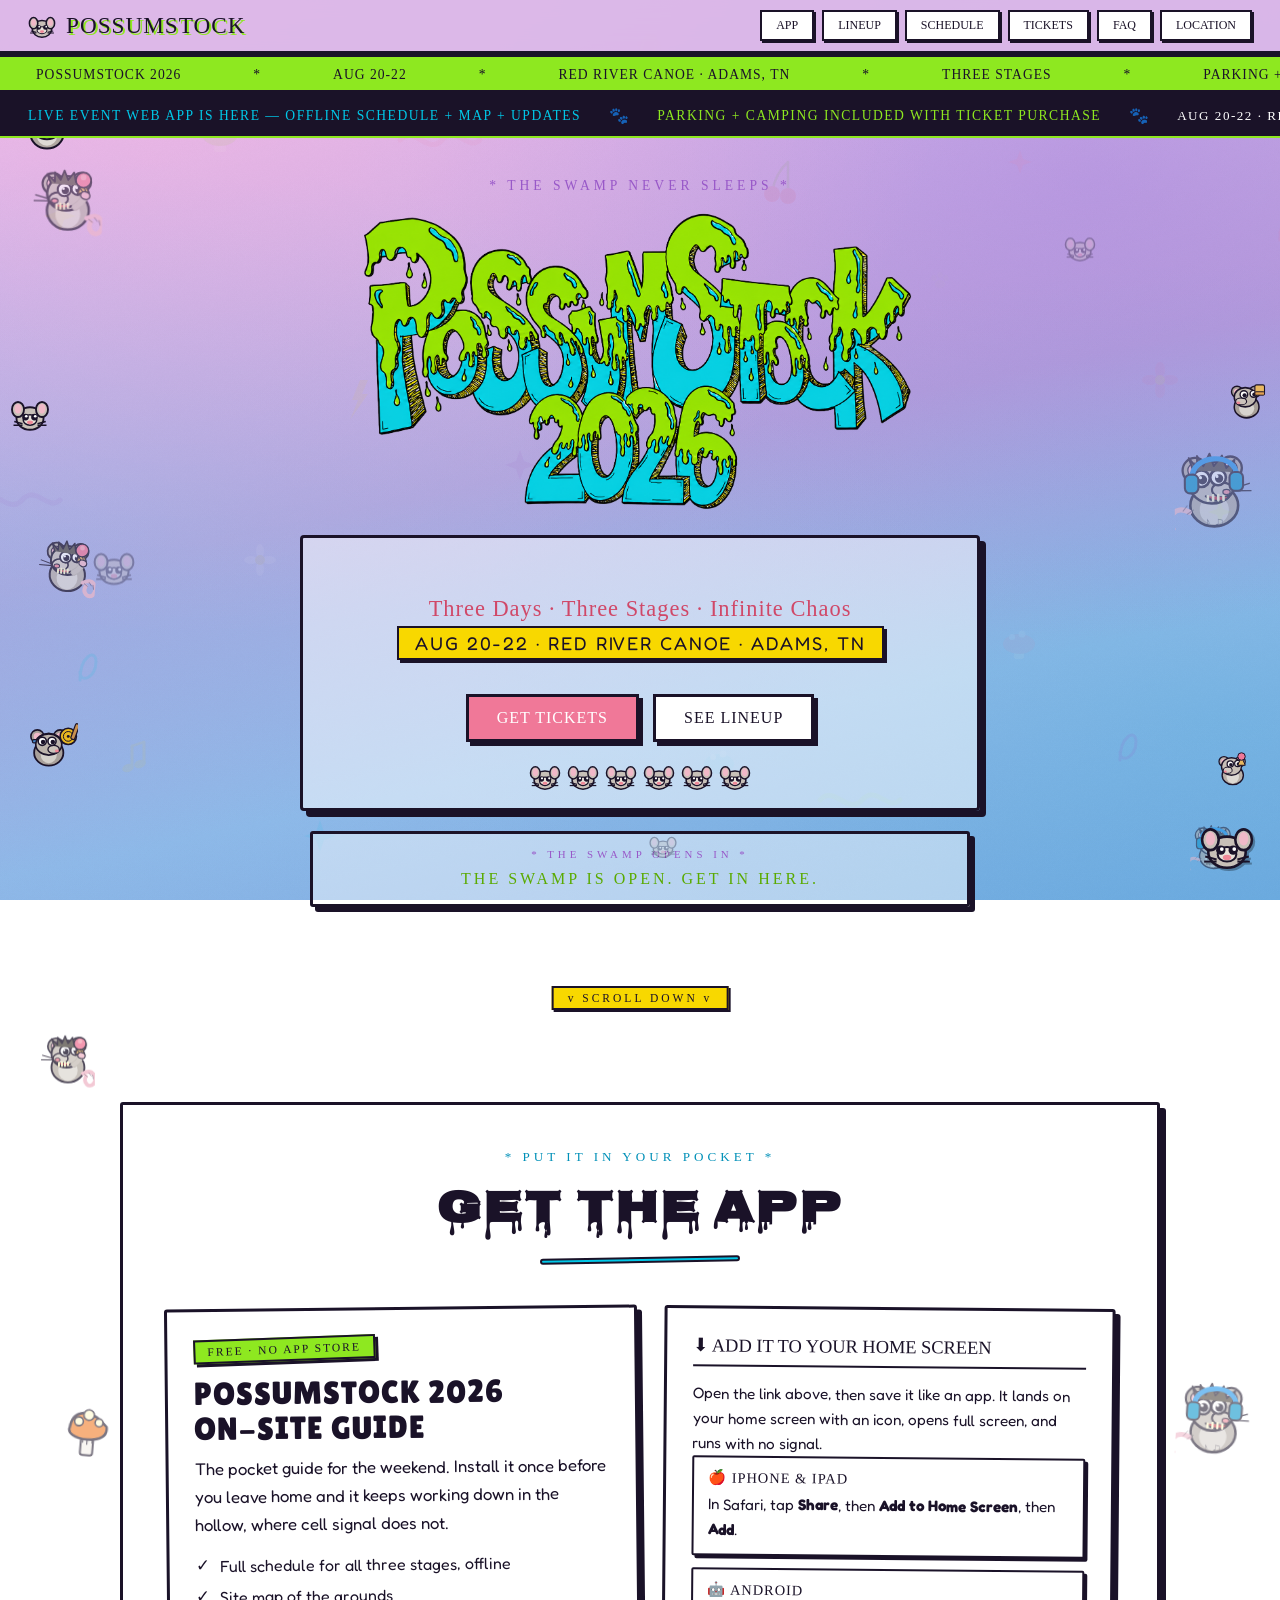
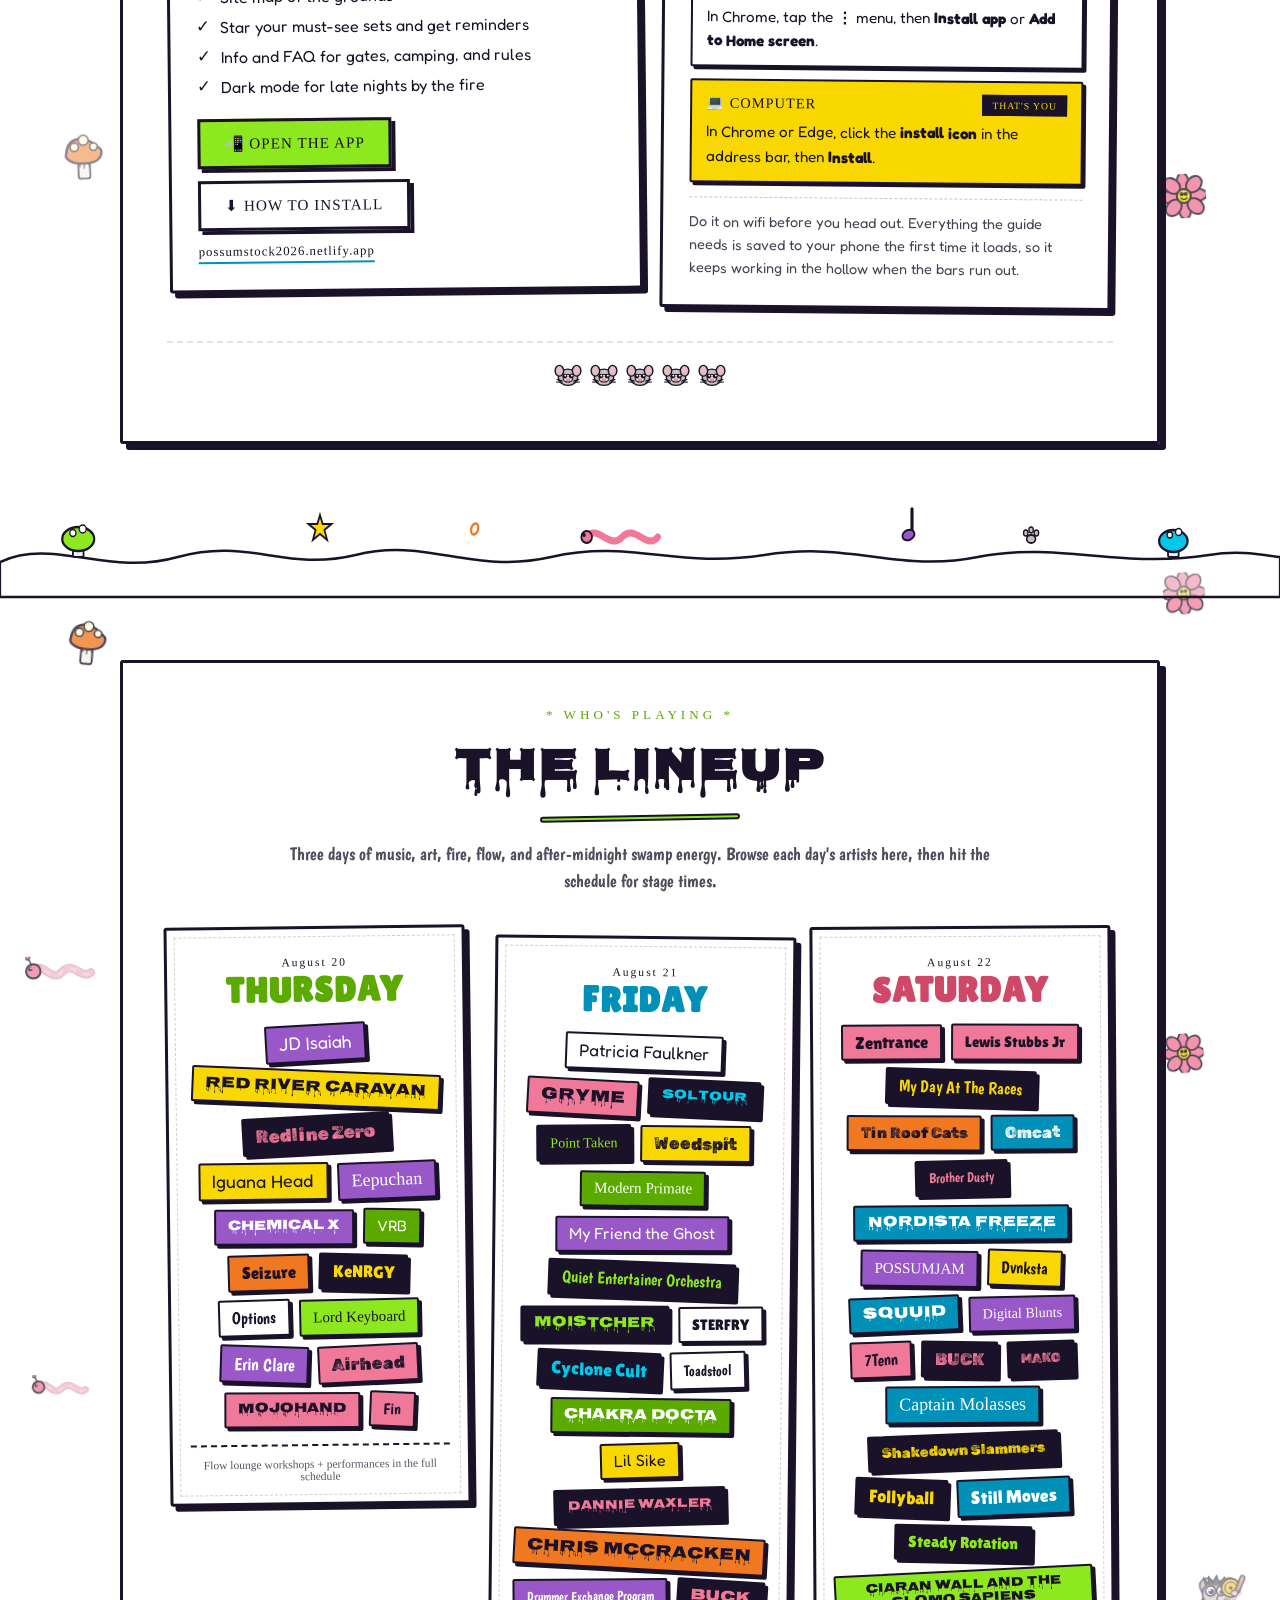
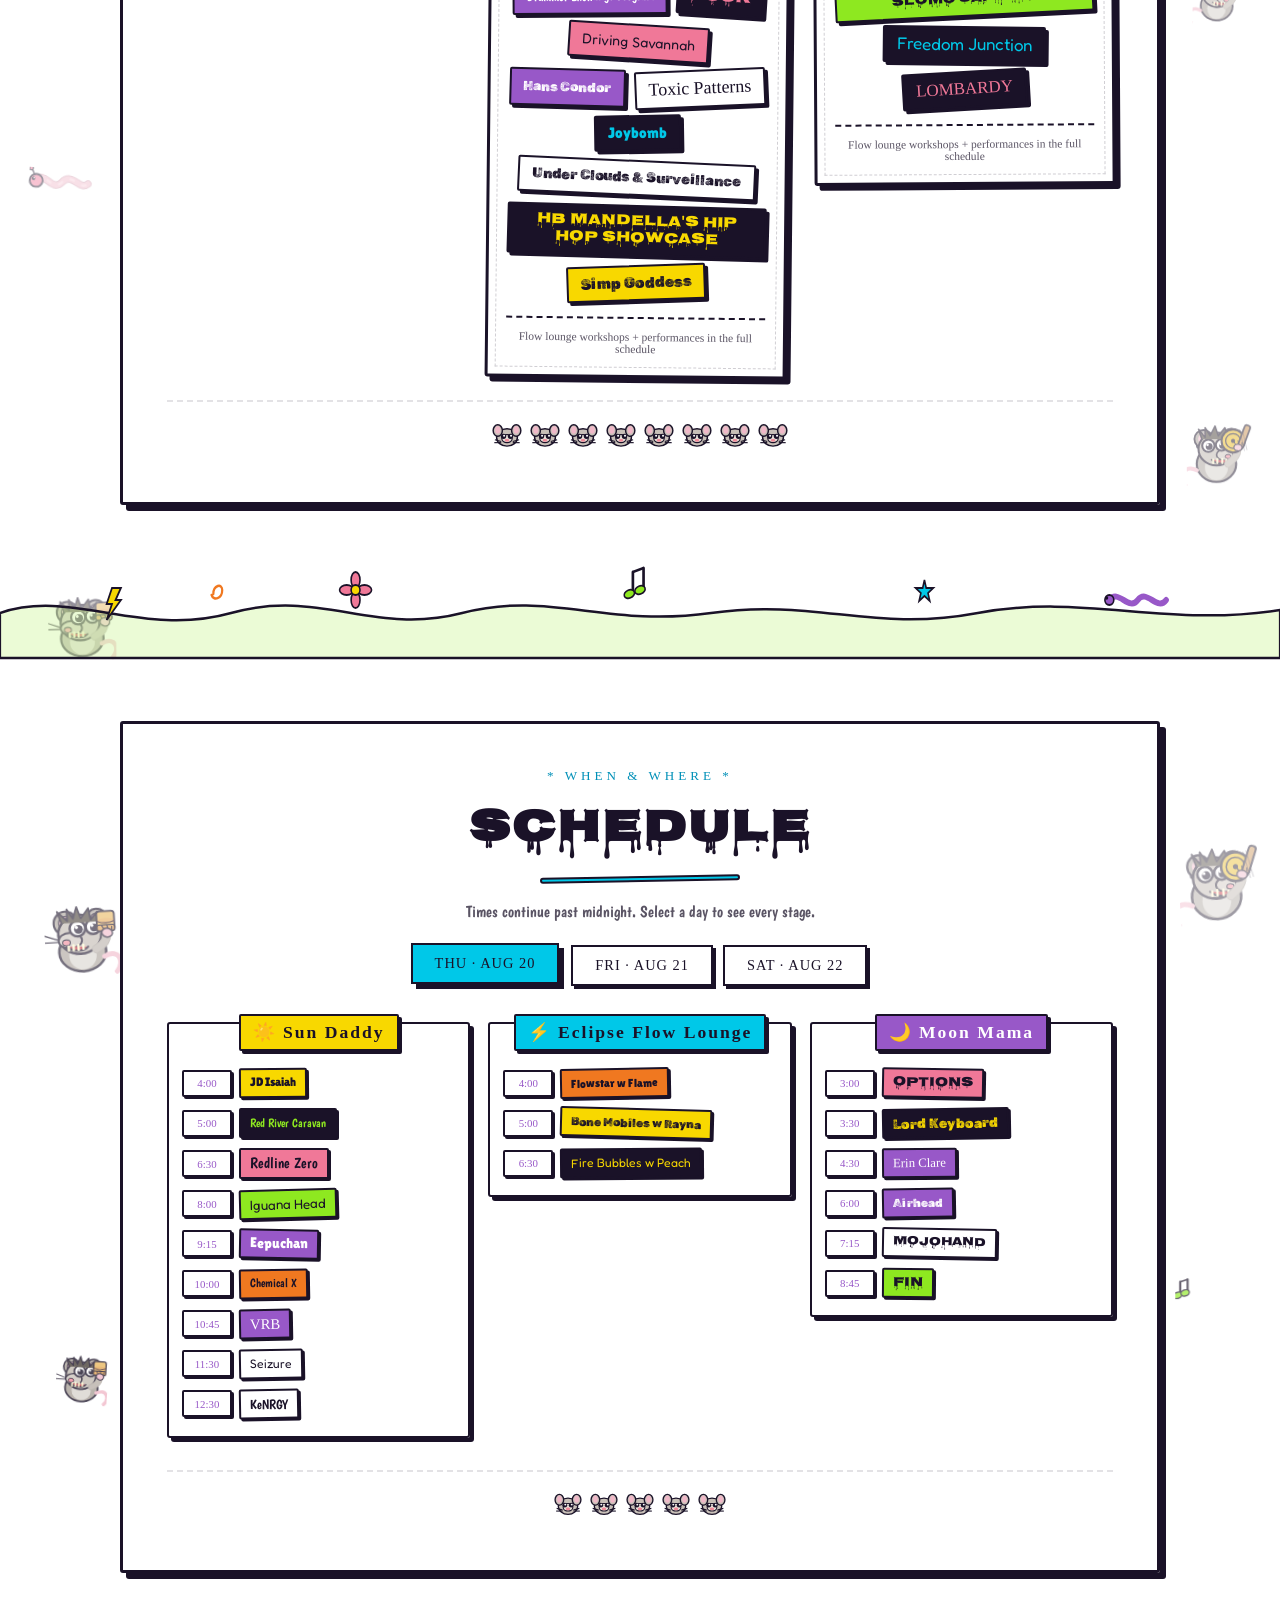
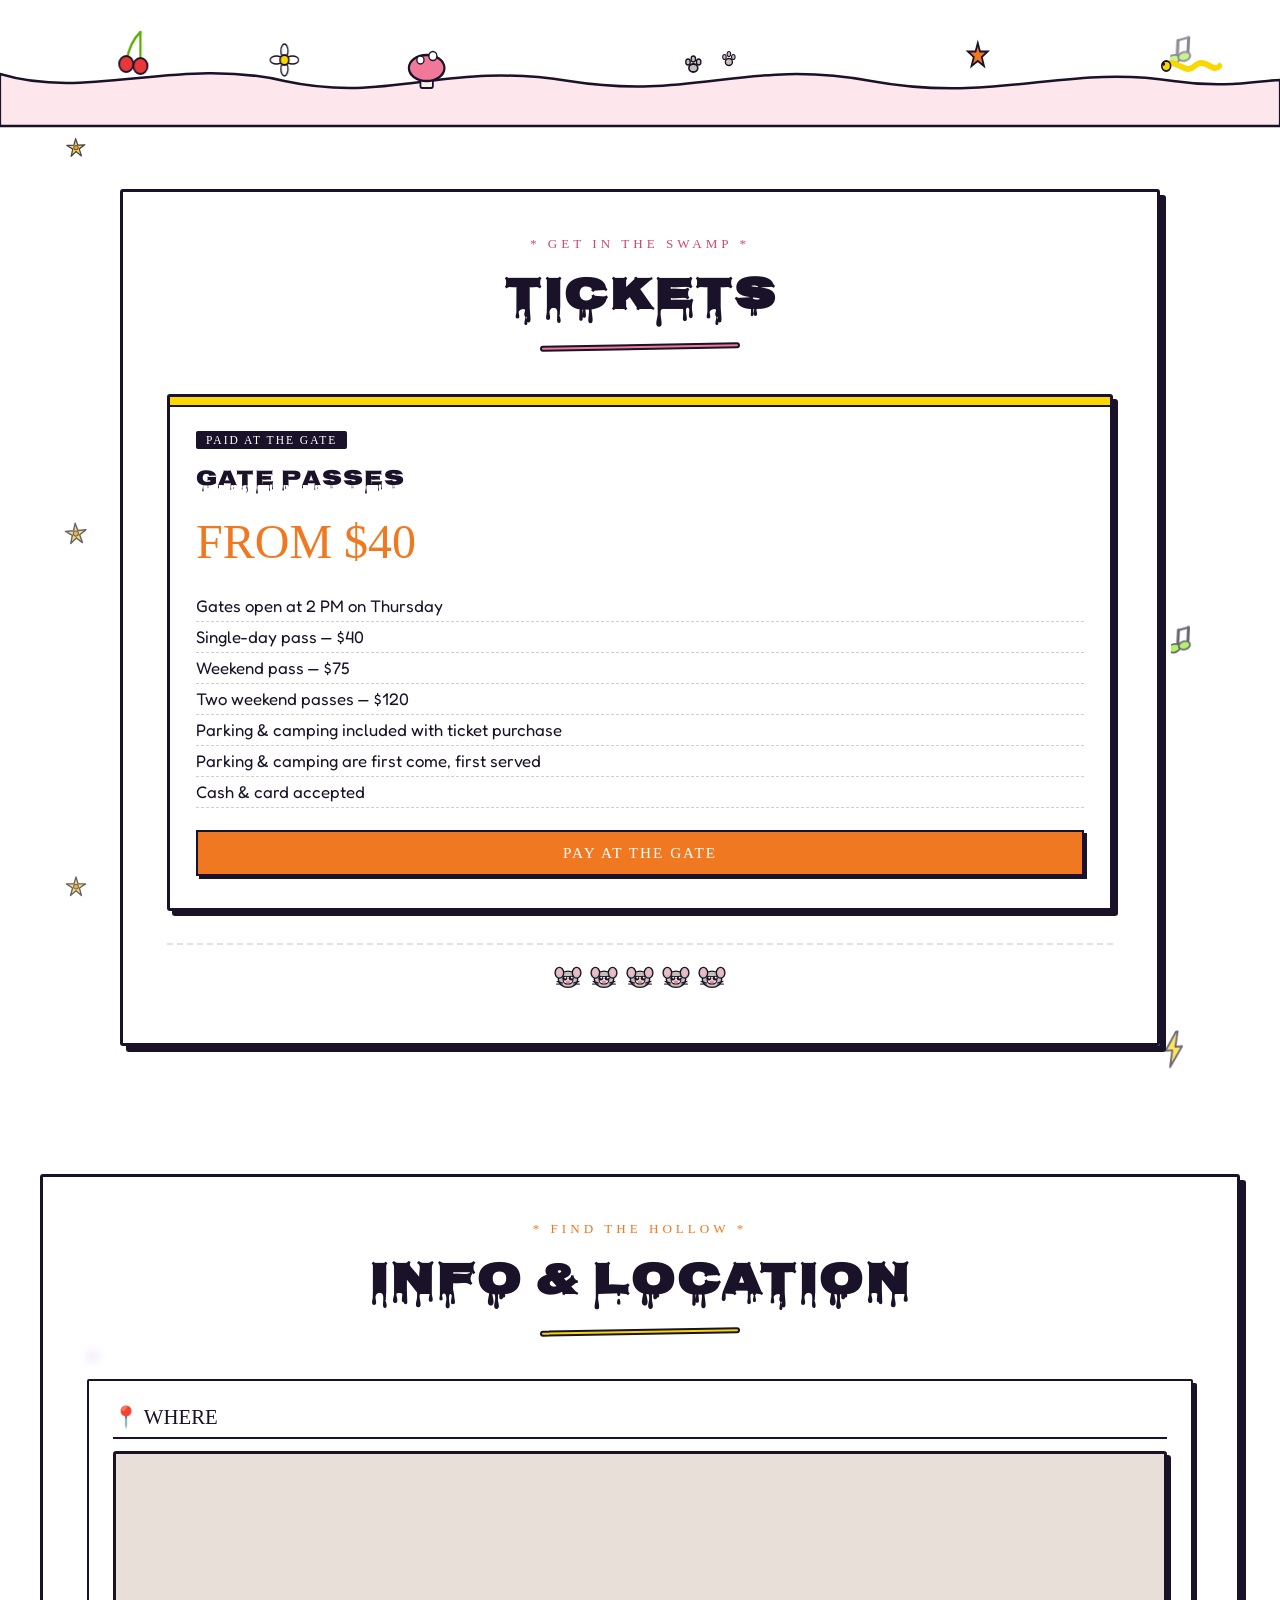
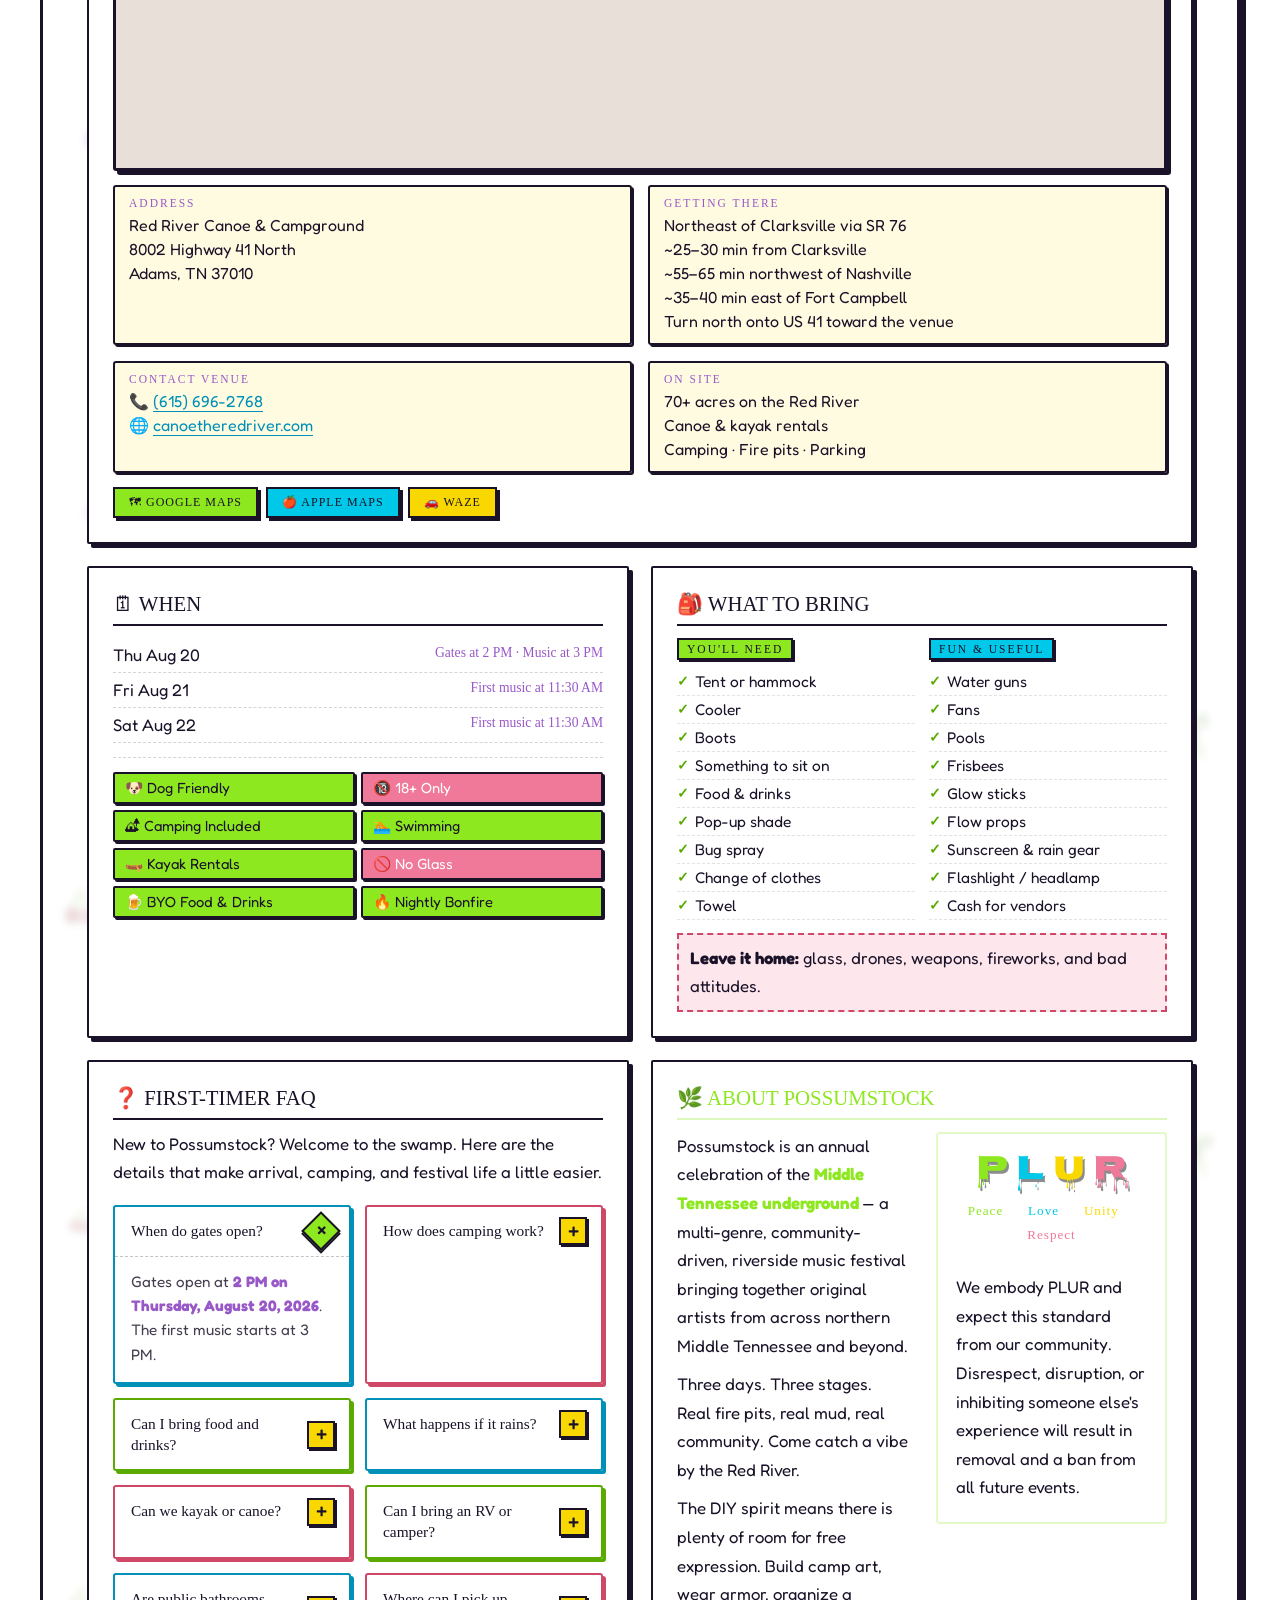
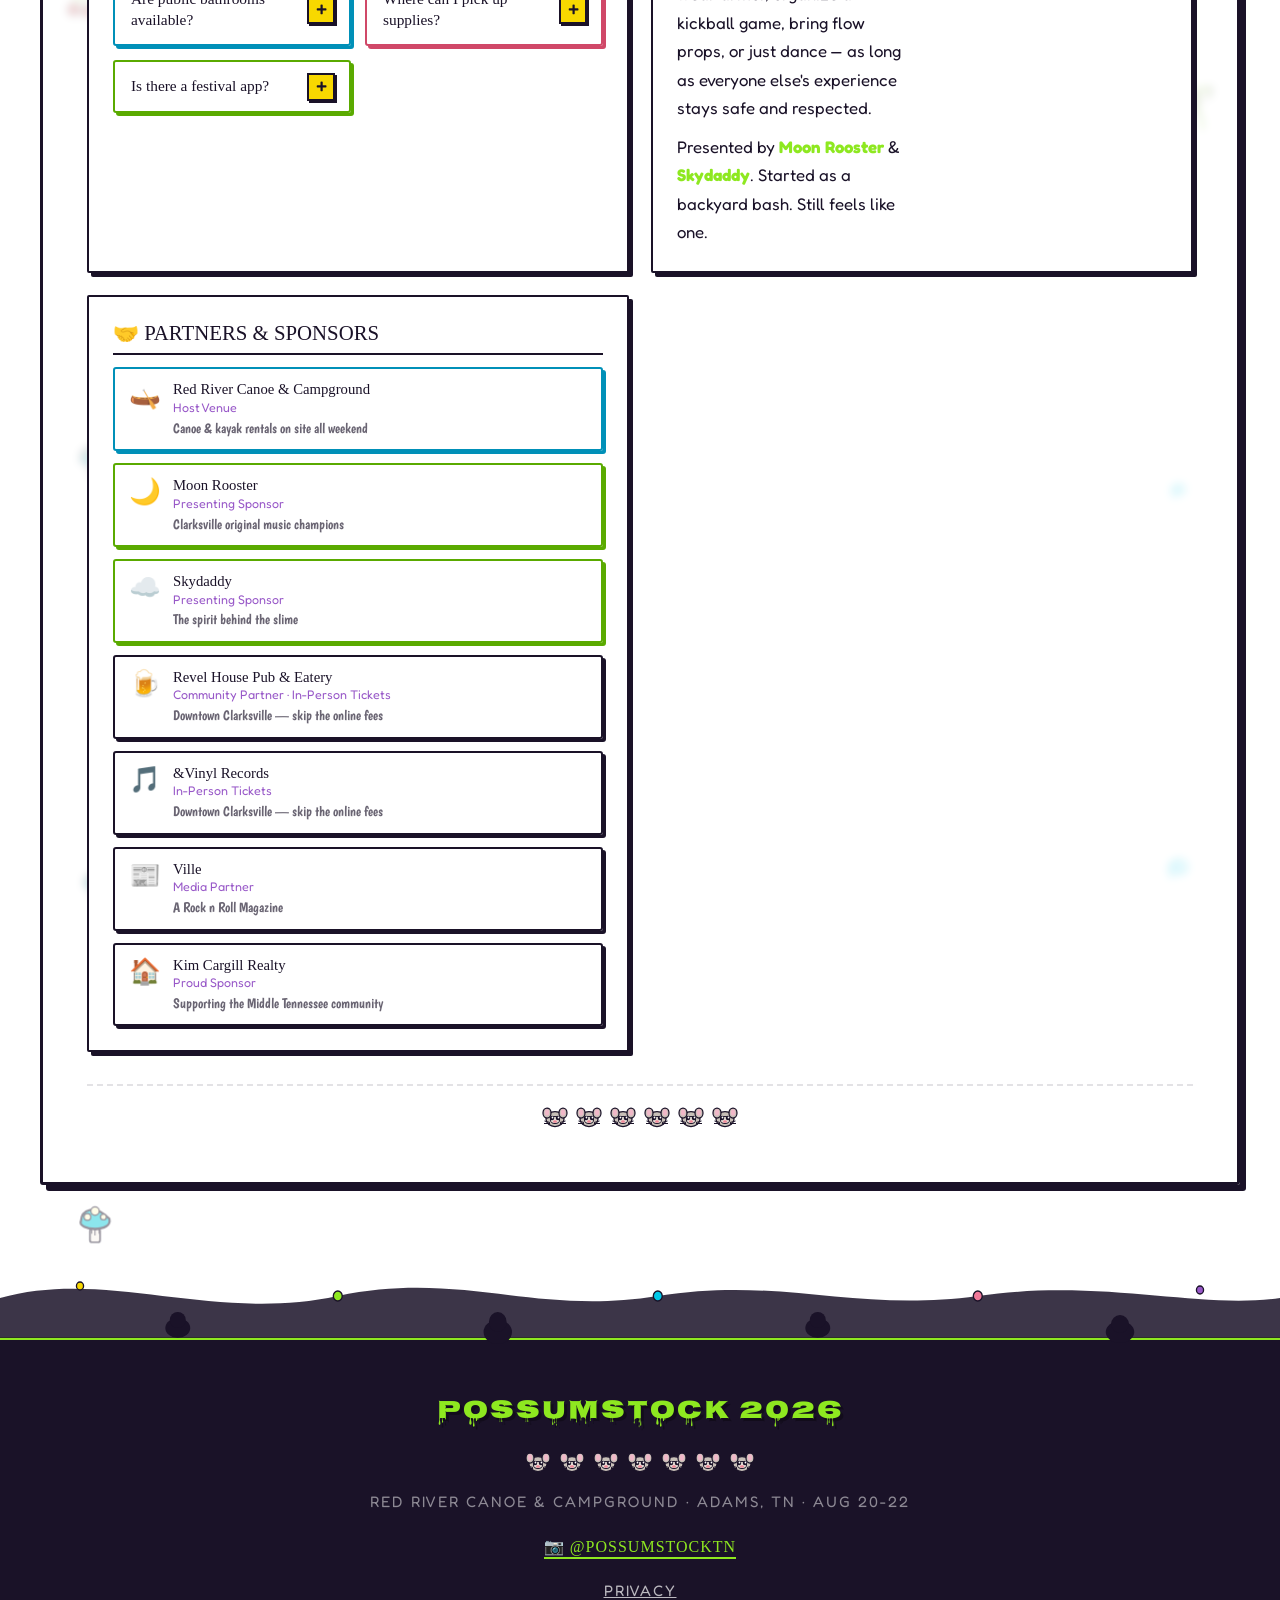
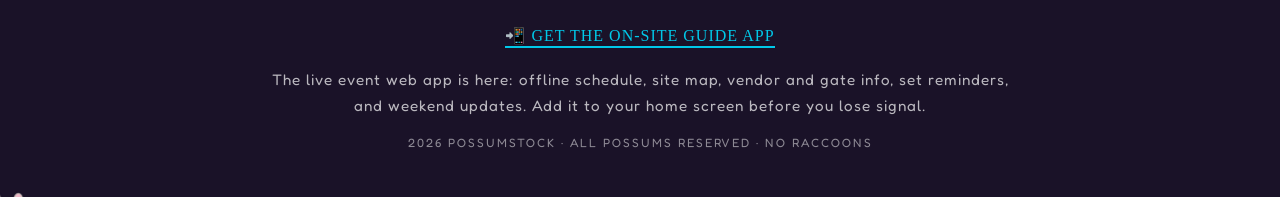
==== index.html @ 44da505f "Initial commit via Netlify [skip ci]" ====
<!DOCTYPE html>
<html lang="en">
<head>
<meta charset="UTF-8">
<meta name="viewport" content="width=device-width, initial-scale=1.0">
<title>POSSUMSTOCK 2026</title>
<style>
@import url('https://fonts.googleapis.com/css2?family=Nosifer&family=Lilita+One&family=Permanent+Marker&family=Boogaloo&family=Fredoka+One&family=Rubik+Dirt&display=swap');

:root {
  --bg-top:      #dbb8e8;
  --bg-mid:      #c4a8e0;
  --bg-bot:      #8ec8f0;
  --slime:       #8ee820;
  --slime-dark:  #5aaa00;
  --slime-mid:   #72c010;
  --cyan:        #00c8e8;
  --cyan-dark:   #0090b8;
  --pink:        #f07898;
  --pink-dark:   #d04868;
  --yellow:      #f8d800;
  --yellow-dark: #c8a800;
  --orange:      #f07820;
  --purple:      #9858c8;
  --ink:         #1a1228;
}

* { margin:0; padding:0; box-sizing:border-box; }
html { scroll-behavior:smooth; }

.btn-main, .btn-alt, .day-tab, .ticket-btn, nav ul li a {
  touch-action: manipulation;
  -webkit-tap-highlight-color: transparent;
}

/* ── 90s CUSTOM SCROLLBAR ── */
::-webkit-scrollbar { width: 16px; }
::-webkit-scrollbar-track {
  background: var(--bg-mid);
  border-left: 2px solid var(--ink);
}
::-webkit-scrollbar-thumb {
  background: var(--slime);
  border: 2.5px solid var(--ink);
  box-shadow: inset 2px 2px 0 rgba(255,255,255,0.45), inset -2px -2px 0 rgba(0,0,0,0.2);
}
::-webkit-scrollbar-thumb:hover { background: #a8f018; }
::-webkit-scrollbar-button:single-button {
  display: block;
  height: 16px;
  border: 2px solid var(--ink);
}
::-webkit-scrollbar-button:single-button:vertical:decrement {
  background: var(--cyan);
  clip-path: polygon(50% 25%, 15% 75%, 85% 75%);
}
::-webkit-scrollbar-button:single-button:vertical:increment {
  background: var(--pink);
  clip-path: polygon(50% 75%, 15% 25%, 85% 25%);
}
::-webkit-scrollbar-button:single-button:hover { background: var(--yellow); }
::-webkit-scrollbar-corner { background: var(--ink); }

/* Firefox */
html { scrollbar-color: var(--slime) var(--bg-mid); scrollbar-width: thin; }

body {
  background:
    radial-gradient(ellipse at 15% 0%, rgba(255,180,220,0.5) 0%, transparent 50%),
    radial-gradient(ellipse at 85% 20%, rgba(160,120,220,0.35) 0%, transparent 45%),
    radial-gradient(ellipse at 5% 60%, rgba(100,200,240,0.3) 0%, transparent 50%),
    radial-gradient(ellipse at 95% 80%, rgba(80,180,220,0.3) 0%, transparent 45%),
    linear-gradient(168deg, #e8c0f0 0%, #ceb0e8 25%, #b8a0dc 50%, #90b8e8 75%, #70a8e0 100%);
  background-attachment: fixed;
  min-height:100vh;
  color: var(--ink);
  font-family: 'Boogaloo', cursive;
  overflow-x: hidden;
  position: relative;
}
@media (pointer: fine) { body { cursor: none; } }

/* ── PAPER TEXTURE ── */
body::before {
  content:'';
  position:fixed; inset:0;
  background-image: url("data:image/svg+xml,%3Csvg xmlns='http://www.w3.org/2000/svg' width='400' height='400'%3E%3Cfilter id='n'%3E%3CfeTurbulence type='fractalNoise' baseFrequency='0.75' numOctaves='4' stitchTiles='stitch'/%3E%3CfeColorMatrix type='saturate' values='0'/%3E%3C/filter%3E%3Crect width='400' height='400' filter='url(%23n)' opacity='0.035'/%3E%3C/svg%3E");
  pointer-events:none; z-index:0; opacity:0.6;
}

/* ── DOODLE BG ── */
.doodle-bg {
  position:fixed; inset:0; z-index:0; pointer-events:none; overflow:hidden;
  opacity:0.13;
}
.doodle-bg svg { width:100%; height:100%; }

/* ── POSSUM CURSOR ── */
#possum-cursor {
  position: fixed;
  pointer-events: none;
  z-index: 99999;
  width: 36px; height: 36px;
  transform: translate(-30%, -30%);
  will-change: left, top;
}
.cursor-trail {
  position: fixed;
  pointer-events: none;
  z-index: 99998;
  width: 28px; height: 28px;
  transform: translate(-50%, -50%);
  opacity: 0;
  will-change: left, top, opacity;
}

/* ── WANDERING POSSUMS ── */
.wandering-possum {
  position: fixed;
  pointer-events: none;
  z-index: 200;
  will-change: transform;
}
.wandering-possum svg { display:block; }

/* ── POSSUM GANG (hero row) ── */
.possum-gang {
  display: flex;
  gap: 6px;
  flex-wrap: wrap;
  justify-content: center;
  margin: 18px 0 -8px;
  line-height: 1;
}
.possum-gang .pg-possum {
  display: inline-block;
  animation: possumBop 2s ease-in-out infinite;
  animation-delay: calc(var(--i) * 0.18s);
}
@keyframes possumBop {
  0%,100% { transform: translateY(0) rotate(-4deg); }
  50%      { transform: translateY(-7px) rotate(4deg); }
}

/* possum strip */
/* ── ANNOUNCEMENT BAR ── */
.ann-bar {
  position: relative; z-index: 10;
  overflow: hidden; white-space: nowrap;
  background: var(--ink);
  border-top: 2.5px solid var(--ink);
  border-bottom: 2.5px solid var(--slime);
  padding: 0;
  height: 46px;
  display: flex; align-items: center;
}
.ann-inner {
  display: inline-flex;
  align-items: center;
  gap: 0;
  animation: marqueeScroll 28s linear infinite;
  white-space: nowrap;
  width: max-content;
  flex-shrink: 0;
  will-change: transform;
}
.ann-item {
  font-family: 'Permanent Marker', cursive;
  font-size: 0.82rem;
  letter-spacing: 1.5px;
  color: #fff;
  padding: 0 28px;
  display: inline-flex;
  align-items: center;
  gap: 10px;
}
/* separator paw print between items — injected by JS */
.ann-sep {
  color: var(--slime);
  font-size: 1rem;
  flex-shrink: 0;
  opacity: 0.9;
}
/* hot item: slime green highlight */
.ann-item.ann-hot {
  color: var(--slime);
  font-size: 0.85rem;
}
/* highlight item: cyan */
.ann-item.ann-highlight {
  color: var(--cyan);
  font-size: 0.85rem;
}
@media (max-width: 480px) {
  .ann-bar { height: 38px; }
  .ann-item { font-size: 0.72rem; padding: 0 18px; letter-spacing: 1px; }
}

/* ── NAV SPACER — pushes content below fixed nav ── */
.nav-spacer { height: 55px; }
@media (max-width: 480px)  { .nav-spacer { height: 88px; } }
@media (min-width: 481px) and (max-width: 700px) { .nav-spacer { height: 66px; } }

/* ── NAV ── */
nav {
  position:fixed; top:0; width:100%; z-index:5000;
  display:flex; align-items:center; justify-content:space-between;
  padding:10px 28px;
  background: rgba(219,184,232,0.9);
  backdrop-filter: blur(10px);
  border-bottom: 3px solid var(--ink);
  box-shadow: 0 3px 0 var(--ink);
}
.nav-logo {
  font-family:'Permanent Marker', cursive;
  font-size:1.45rem; color:var(--ink);
  text-decoration:none; letter-spacing:1px;
  text-shadow: 2px 2px 0 var(--slime);
  display:flex; align-items:center; gap:10px;
}
nav ul { list-style:none; display:flex; gap:8px; }
nav ul li a {
  font-family:'Permanent Marker', cursive; font-size:0.75rem;
  color:var(--ink); text-decoration:none; padding:6px 14px;
  border:2.5px solid var(--ink); background:#fff;
  box-shadow:2px 2px 0 var(--ink); transition:all 0.12s; display:block;
}
nav ul li a:hover { background:var(--yellow); transform:translate(-2px,-2px); box-shadow:4px 4px 0 var(--ink); }

/* ── TICKER ── */
.ticker {
  position:relative; z-index:10; overflow:hidden; white-space:nowrap;
  background:var(--slime); border-top:2.5px solid var(--ink); border-bottom:2.5px solid var(--ink);
  padding:7px 0; margin-top:0;
}
.ticker-inner {
  display:inline-block; animation:marqueeScroll 22s linear infinite;
  font-family:'Permanent Marker', cursive; font-size:0.85rem; color:var(--ink); letter-spacing:1px;
  will-change: transform;
}
.ticker-inner span { margin:0 36px; }
@keyframes marqueeScroll { from{transform:translateX(0);} to{transform:translateX(-50%);} }

/* ── HERO ── */
#hero {
  min-height: 100vh;
  display: flex; flex-direction: column; align-items: center; justify-content: flex-start;
  position: relative; z-index: 1;
  padding: 40px 24px 80px;
  text-align: center; overflow: hidden;
}

/* ── TITLE CARD ── */
.title-card {
  background: rgba(255,255,255,0.5);
  border: 3.5px solid var(--ink); box-shadow: 6px 6px 0 var(--ink);
  padding: 30px 44px 22px;
  position: relative; width: 100%; max-width: 680px;
  margin: 0 auto; border-radius: 4px;
  overflow: visible;
}
.title-card::before { display: none; }

.hero-deco {
  position:fixed; pointer-events:none; line-height:1;
  z-index: 2;
  animation: wobbleDeco 3s ease-in-out infinite;
}
@keyframes wobbleDeco { 0%,100%{transform:rotate(-6deg) scale(1);} 50%{transform:rotate(6deg) scale(1.08);} }
.hd1{top:11%;left:1.5%;  animation-delay:0s;}
.hd2{top:9%; right:1.5%; animation-delay:0.6s;}
.hd3{top:44%;left:0.8%;  animation-delay:1.1s;}
.hd4{top:42%;right:0.8%; animation-delay:0.3s;}
.hd5{bottom:14%;left:2%;  animation-delay:0.8s;}
.hd6{bottom:12%;right:2%; animation-delay:1.4s;}

/* ── SIDE DECORATIONS — fixed, all pages ── */
/* Items anchor to card edges using calc(50vw ± half-card-width)       */
/* Card max-width: 1040px → half = 520px. Section padding adds 24px.  */
/* Left gutter right-edge:  calc(50vw - 520px - 24px) ≈ 50vw - 544px */
/* Right gutter left-edge:  calc(50vw + 520px + 24px) ≈ 50vw + 544px */
.side-deco { display: none; } /* strip wrappers removed */

.sd-item {
  position: absolute;
  pointer-events: none;
  z-index: 1;
  /* scale/opacity/rotation set by JS randomiser */
}
.sd-item.wobble { animation: sdWobble 4s   ease-in-out infinite alternate; }
.sd-item.bob    { animation: sdBob    3.5s ease-in-out infinite alternate; }
.sd-item.sway   { animation: sdSway   5s   ease-in-out infinite alternate; transform-origin: bottom center; }
.sd-item.spin   { animation: sdSpin   14s  linear      infinite; }
.sd-item.pulse  { animation: sdPulse  3s   ease-in-out infinite alternate; }
.sd-item.d1 { animation-delay: 0.4s; }
.sd-item.d2 { animation-delay: 0.9s; }
.sd-item.d3 { animation-delay: 1.4s; }
.sd-item.d4 { animation-delay: 1.9s; }
.sd-item.d5 { animation-delay: 2.5s; }
.sd-item.d6 { animation-delay: 3.1s; }
@keyframes sdWobble { 0%{transform:scale(var(--sd-scale,1)) rotate(calc(var(--sd-rot,0deg) - 6deg));} 100%{transform:scale(var(--sd-scale,1)) rotate(calc(var(--sd-rot,0deg) + 6deg));} }
@keyframes sdBob    { 0%{transform:scale(var(--sd-scale,1)) rotate(var(--sd-rot,0deg)) translateY(0);} 100%{transform:scale(var(--sd-scale,1)) rotate(var(--sd-rot,0deg)) translateY(-12px);} }
@keyframes sdSway   { 0%{transform:scale(var(--sd-scale,1)) rotate(calc(var(--sd-rot,0deg) - 9deg));} 100%{transform:scale(var(--sd-scale,1)) rotate(calc(var(--sd-rot,0deg) + 9deg));} }
@keyframes sdSpin   { to{transform:scale(var(--sd-scale,1)) rotate(360deg);} }
@keyframes sdPulse  { 0%{transform:scale(calc(var(--sd-scale,1) * 0.9)) rotate(var(--sd-rot,0deg));} 100%{transform:scale(calc(var(--sd-scale,1) * 1.1)) rotate(var(--sd-rot,0deg));} }

/* Hide below 1240px — not enough gutter space */
@media (max-width: 1240px) { .sd-item { display: none !important; } }

/* ── DRIP TITLE ── */
.hero-eyebrow {
  font-family:'Permanent Marker', cursive; font-size:0.85rem; letter-spacing:4px;
  color:var(--purple); margin-bottom:8px; display:block;
}
.hero-above-card {
  text-align: center; width: 100%; max-width: 680px;
  margin: 0 auto 10px; position: relative; z-index: 2;
}
.hero-title-wrap {
  display: block; width: 100%;
  animation: titleBop 5s ease-in-out infinite;
  position: relative; line-height: 1;
}
.hero-logo {
  display: block; width: 100%; max-width: 560px; height: auto;
  margin: 0 auto;
}
@keyframes titleBop {
  0%,100%{transform:rotate(-1.5deg) scale(1);}
  50%    {transform:rotate(1.5deg) scale(1.02);}
}

.hero-sub {
  font-family:'Permanent Marker', cursive; font-size:clamp(1rem,2.5vw,1.4rem);
  color:var(--pink-dark); margin:28px 0 4px; letter-spacing:1px;
}
.hero-dates {
  font-family:'Fredoka One', cursive; font-size:1.15rem; color:var(--ink);
  letter-spacing:2px; margin-bottom:26px; background:var(--yellow);
  display:inline-block; padding:4px 16px; border:2px solid var(--ink); box-shadow:3px 3px 0 var(--ink);
}
.hero-btns { display:flex; gap:14px; justify-content:center; flex-wrap:wrap; margin-top:8px; }

.btn-main {
  font-family:'Permanent Marker', cursive; font-size:1rem; letter-spacing:1px;
  background:var(--pink); color:#fff; border:3px solid var(--ink); padding:12px 28px;
  cursor:pointer; text-decoration:none; display:inline-block;
  box-shadow:4px 4px 0 var(--ink); transition:all 0.12s;
}
.btn-main:hover { transform:translate(-3px,-3px); box-shadow:7px 7px 0 var(--ink); background:var(--pink-dark); }
.btn-alt {
  font-family:'Permanent Marker', cursive; font-size:1rem; letter-spacing:1px;
  background:#fff; color:var(--ink); border:3px solid var(--ink); padding:12px 28px;
  cursor:pointer; text-decoration:none; display:inline-block;
  box-shadow:4px 4px 0 var(--ink); transition:all 0.12s;
}
.btn-alt:hover { transform:translate(-3px,-3px); box-shadow:7px 7px 0 var(--ink); background:var(--cyan); }

.scroll-cue {
  position:absolute; bottom:28px; left:50%; transform:translateX(-50%);
  font-family:'Permanent Marker', cursive; font-size:0.72rem; letter-spacing:3px;
  color:var(--ink); background:var(--yellow); border:2px solid var(--ink);
  box-shadow:2px 2px 0 var(--ink); padding:4px 14px;
  animation:bounceCue 1.5s ease-in-out infinite;
}
@keyframes bounceCue { 0%,100%{transform:translateX(-50%) translateY(0);} 50%{transform:translateX(-50%) translateY(8px);} }

/* ── COUNTDOWN ── */
#countdown-section {
  position: relative; z-index: 2;
  width: 100%;
  max-width: 700px;
  padding: 20px 20px 0;
  text-align: center;
}
.countdown-card {
  max-width: 700px; margin: 0 auto;
  background: rgba(255,255,255,0.45);
  border: 3px solid var(--ink);
  box-shadow: 5px 5px 0 var(--ink);
  padding: 14px 24px 16px;
  border-radius: 3px;
  position: relative;
}
.countdown-label {
  font-family: 'Permanent Marker', cursive;
  font-size: 0.68rem; letter-spacing: 4px;
  color: var(--purple);
  margin-bottom: 10px; display: block;
}
.countdown-units {
  display: flex; justify-content: center; gap: 8px; flex-wrap: wrap; align-items: center;
}
.countdown-unit {
  display: flex; flex-direction: column; align-items: center;
}
.countdown-num {
  font-family: 'Nosifer', cursive;
  font-size: clamp(1.2rem, 3.5vw, 1.8rem);
  color: #a8f018;
  -webkit-text-stroke: 1.5px #00c8e8;
  paint-order: stroke fill;
  line-height: 1;
  background: #fff;
  border: 2.5px solid var(--ink);
  box-shadow: 3px 3px 0 var(--ink);
  padding: 6px 10px;
  min-width: 52px;
  text-align: center;
  border-radius: 2px;
  transition: color 0.15s, -webkit-text-stroke 0.15s;
}
.countdown-num.tick {
  color: var(--yellow);
  -webkit-text-stroke: 1.5px var(--orange);
}
.countdown-unit-label {
  font-family: 'Permanent Marker', cursive;
  font-size: 0.58rem; letter-spacing: 2px;
  color: var(--ink);
  margin-top: 5px;
  -webkit-text-stroke: 0px;
  text-shadow:
    -1px -1px 0 #fff,
     1px -1px 0 #fff,
    -1px  1px 0 #fff,
     1px  1px 0 #fff,
     2px  2px 0 var(--ink);
}
.countdown-sep {
  font-family: 'Fredoka One', cursive;
  font-size: 1.4rem; color: var(--pink);
  align-self: center; margin-bottom: 18px;
  animation: sepBlink 1s step-end infinite;
}
@keyframes sepBlink { 0%,100%{opacity:1;} 50%{opacity:0.2;} }
.countdown-done {
  font-family: 'Permanent Marker', cursive;
  font-size: 1rem; color: var(--slime-dark);
  letter-spacing: 3px; display: none;
}
.wave-sep { display: none; } /* replaced by sec-divider */

/* ── SECTION DIVIDERS ── */
.sec-divider {
  position: relative; z-index: 3;
  overflow: visible; line-height: 0;
  margin: -1px 0;
  height: 90px;
}
.sec-divider svg { display:block; width:100%; height:100%; overflow:visible; }
/* possum strip replaced by dividers — keep class for JS but hide visually */
.possum-strip { display: none; }

/* ── SECTIONS ── */
section {
  padding: 64px 24px;
  position: relative; z-index: 2;
  scroll-margin-top: 60px;
}
.section-card {
  max-width: 1040px; margin: 0 auto;
  background: rgba(255,255,255,0.58);
  border: 3px solid var(--ink); box-shadow: 6px 6px 0 var(--ink);
  border-radius: 3px; padding: 44px 44px 50px; position: relative;
  backdrop-filter: blur(4px);
}
#about .section-card { max-width: 1200px; }
.section-header { text-align:center; margin-bottom:44px; }
.section-tag {
  font-family:'Permanent Marker', cursive; font-size:0.82rem; letter-spacing:4px;
  color:var(--purple); display:block; margin-bottom:8px;
}
#lineup   .section-tag { color:var(--slime-dark); }
#schedule .section-tag { color:var(--cyan-dark); }
#tickets  .section-tag { color:var(--pink-dark); }
#about    .section-tag { color:var(--orange); }
.section-title {
  font-family:'Nosifer', cursive; font-size:clamp(1.6rem,4vw,2.8rem);
  color:var(--ink); display:inline-block; position:relative; letter-spacing:2px;
}
.hand-underline {
  display:block; margin:6px auto 0; height:6px; max-width:200px;
  background:var(--slime); border:2px solid var(--ink); border-radius:3px; transform:rotate(-1deg);
}

/* ── LINEUP ── */
#lineup { background:transparent; }
.lineup-intro {
  max-width:720px; margin:-24px auto 32px; text-align:center;
  font-size:1.1rem; line-height:1.5; color:rgba(26,18,40,0.76);
}
.lineup-days { display:grid; grid-template-columns:repeat(3,minmax(0,1fr)); gap:22px; align-items:start; }
.lineup-day {
  position:relative; padding:22px 18px 20px; background:#fff;
  border:3px solid var(--ink); box-shadow:5px 5px 0 var(--ink); border-radius:3px;
}
.lineup-day:nth-child(1) { transform:rotate(-0.7deg); }
.lineup-day:nth-child(2) { transform:translateY(10px) rotate(0.6deg); }
.lineup-day:nth-child(3) { transform:rotate(-0.35deg); }
.lineup-day::before {
  content:''; position:absolute; inset:7px; border:1.5px dashed rgba(26,18,40,0.2); pointer-events:none;
}
.lineup-day-header { position:relative; z-index:1; margin-bottom:17px; text-align:center; }
.lineup-date {
  display:inline-block; margin-bottom:7px; font-family:'Permanent Marker',cursive;
  font-size:0.72rem; letter-spacing:2px; color:var(--ink);
}
.lineup-day-title {
  font-family:'Lilita One',cursive; font-size:clamp(1.55rem,3vw,2.2rem);
  line-height:0.9; letter-spacing:1px; text-transform:uppercase;
}
.lineup-day:nth-child(1) .lineup-day-title { color:var(--slime-dark); }
.lineup-day:nth-child(2) .lineup-day-title { color:var(--cyan-dark); }
.lineup-day:nth-child(3) .lineup-day-title { color:var(--pink-dark); }
.lineup-artists { position:relative; z-index:1; display:flex; flex-wrap:wrap; justify-content:center; gap:9px; }
.lineup-artist {
  display:inline-flex; align-items:center; max-width:100%; min-height:36px; padding:7px 12px;
  background:#fff; border:2.5px solid var(--ink); box-shadow:3px 3px 0 var(--ink);
  font-family:'Fredoka One',cursive; font-size:1rem; line-height:1.1; text-align:center;
  overflow-wrap:anywhere; border-radius:2px; cursor:default;
  transition:transform 0.15s,background 0.15s,box-shadow 0.15s;
}
.lineup-artist:hover { background:var(--yellow) !important; color:var(--ink) !important; transform:translate(-2px,-2px) rotate(-2deg) !important; box-shadow:5px 5px 0 var(--ink) !important; }
.lineup-note {
  position:relative; z-index:1; margin-top:16px; padding-top:12px; border-top:2px dashed var(--ink);
  font-family:'Permanent Marker',cursive; font-size:0.72rem; text-align:center; color:rgba(26,18,40,0.72);
}
.map-embed {
  width: 100%;
  height: 320px;
  border: 3px solid var(--ink);
  box-shadow: 4px 4px 0 var(--ink);
  border-radius: 3px;
  margin-top: 12px;
  display: block;
  background: #e8e0d8;
}
.where-card { grid-column: 1 / -1; } /* WHERE spans full width */
.where-details {
  display: grid;
  grid-template-columns: 1fr 1fr;
  gap: 16px;
  margin-top: 14px;
}
@media (max-width: 680px) { .where-details { grid-template-columns: 1fr; } }
.where-detail-block {
  background: rgba(248,216,0,0.12);
  border: 2px solid var(--ink);
  border-radius: 3px;
  padding: 10px 14px;
  box-shadow: 2px 2px 0 var(--ink);
}
.where-detail-label {
  font-family: 'Permanent Marker', cursive;
  font-size: 0.72rem; letter-spacing: 2px;
  color: var(--purple); display: block; margin-bottom: 4px;
}
.where-detail-value {
  font-family: 'Fredoka One', cursive;
  font-size: 1rem; color: var(--ink); line-height: 1.5;
}
.where-detail-value a {
  color: var(--cyan-dark); text-decoration: none;
  border-bottom: 1.5px solid var(--cyan-dark);
}
.where-detail-value a:hover { color: var(--purple); border-color: var(--purple); }
.where-btns {
  display: flex; flex-wrap: wrap; gap: 8px; margin-top: 14px;
}
.where-btn {
  font-family: 'Permanent Marker', cursive;
  font-size: 0.75rem; letter-spacing: 1px;
  color: var(--ink); text-decoration: none;
  padding: 6px 14px;
  border: 2.5px solid var(--ink);
  box-shadow: 3px 3px 0 var(--ink);
  transition: all 0.12s;
  display: inline-block;
}
.where-btn:hover { transform: translate(-2px,-2px); box-shadow: 5px 5px 0 var(--ink); }
.where-btn.primary { background: var(--slime); }
.where-btn.secondary { background: var(--cyan); }
.where-btn.tertiary { background: var(--yellow); }

/* ── APP SECTION (links out to the on-site guide PWA) ── */
#app .section-tag { color: var(--cyan-dark); }
.app-grid {
  display: grid; grid-template-columns: 1.05fr 1fr; gap: 22px; align-items: start;
}
@media (max-width: 820px) { .app-grid { grid-template-columns: 1fr; } }

.app-card {
  padding: 26px; background: #fff; border: 3px solid var(--ink);
  box-shadow: 5px 5px 0 var(--ink); border-radius: 3px;
}
.app-card--pitch   { transform: rotate(-0.6deg); }
.app-card--install { transform: rotate(0.5deg); }

.app-badge {
  display: inline-block; font-family: 'Permanent Marker', cursive;
  font-size: 0.72rem; letter-spacing: 2px; color: var(--ink);
  background: var(--slime); border: 2.5px solid var(--ink);
  box-shadow: 3px 3px 0 var(--ink); padding: 4px 12px;
  margin-bottom: 14px; transform: rotate(-1.5deg);
}
.app-name {
  font-family: 'Lilita One', cursive; font-size: clamp(1.35rem, 4.5vw, 2rem);
  line-height: 1.1; color: var(--ink); letter-spacing: 1px;
}
.app-desc {
  font-family: 'Fredoka One', cursive; font-size: 1.05rem;
  line-height: 1.65; color: var(--ink); margin-top: 10px;
}
.app-features { list-style: none; margin-top: 16px; display: grid; gap: 7px; }
.app-features li {
  font-family: 'Fredoka One', cursive; font-size: 1rem; line-height: 1.45;
  color: var(--ink); display: flex; gap: 10px; align-items: flex-start;
}
.app-features li::before {
  content: '✓'; flex: none; font-family: 'Permanent Marker', cursive;
  color: var(--ink); font-size: 1.05rem; line-height: 1.35;
}
.app-btns { display: flex; flex-wrap: wrap; gap: 12px; margin-top: 20px; }
.app-btn {
  font-family: 'Permanent Marker', cursive; font-size: 0.95rem; letter-spacing: 1px;
  color: var(--ink); text-decoration: none; background: var(--slime);
  border: 3px solid var(--ink); box-shadow: 4px 4px 0 var(--ink);
  padding: 13px 24px; min-height: 48px;
  display: inline-flex; align-items: center; gap: 8px;
  transition: all 0.12s;
}
.app-btn:hover { transform: translate(-3px,-3px); box-shadow: 7px 7px 0 var(--ink); }
.app-btn--ghost { background: #fff; }
.app-btn--ghost:hover { background: var(--cyan); }
.app-url {
  display: inline-block; margin-top: 14px; font-family: 'Permanent Marker', cursive;
  font-size: 0.8rem; letter-spacing: 1px; color: var(--ink);
  text-decoration: none; border-bottom: 2px solid var(--cyan-dark);
  word-break: break-all; padding-bottom: 2px;
}
.app-url:hover { border-color: var(--purple); }

.app-install-title {
  font-family: 'Permanent Marker', cursive; font-size: 1.15rem; color: var(--ink);
  border-bottom: 2.5px solid var(--ink); padding-bottom: 8px; margin-bottom: 14px;
  display: flex; align-items: center; gap: 8px;
}
.app-steps { display: grid; gap: 12px; }
.app-step {
  border: 2.5px solid var(--ink); background: #fff; border-radius: 2px;
  box-shadow: 3px 3px 0 var(--ink); padding: 12px 14px;
}
.app-step.is-you { background: var(--yellow); }
.app-step-head {
  display: flex; align-items: center; justify-content: space-between; gap: 8px;
  font-family: 'Permanent Marker', cursive; font-size: 0.9rem;
  letter-spacing: 1px; color: var(--ink);
}
.app-you-tag {
  font-family: 'Permanent Marker', cursive; font-size: 0.6rem; letter-spacing: 1px;
  background: var(--ink); color: var(--yellow); border: 2px solid var(--ink);
  padding: 3px 8px; white-space: nowrap; display: none;
}
.app-step.is-you .app-you-tag { display: inline-block; }
.app-step-body {
  font-family: 'Fredoka One', cursive; font-size: 0.95rem; line-height: 1.6;
  color: var(--ink); margin-top: 6px;
}
.app-note {
  font-family: 'Fredoka One', cursive; font-size: 0.9rem; line-height: 1.6;
  color: rgba(26,18,40,0.8); margin-top: 14px; padding-top: 12px;
  border-top: 1.5px dashed rgba(26,18,40,0.25);
}

@media (max-width: 480px) {
  .app-card { padding: 18px 16px; }
  .app-card--pitch, .app-card--install { transform: none; }
  .app-desc, .app-features li { font-size: 0.95rem; }
  .app-btns { gap: 10px; }
  .app-btn { font-size: 0.85rem; padding: 12px 18px; width: 100%; justify-content: center; }
  .app-install-title { font-size: 1rem; }
  .app-step-body { font-size: 0.9rem; }
}

/* ── ABOUT SECTION EXTRAS ── */
.about-grid { display:grid; grid-template-columns:1fr 1fr; gap:22px; }
@media(max-width:680px){ .about-grid{grid-template-columns:1fr;} }

/* Card colour variants */
.about-card--cyan   { border-color: var(--cyan-dark); box-shadow: 4px 4px 0 var(--cyan-dark); }
.about-card--slime  { border-color: var(--slime-dark); box-shadow: 4px 4px 0 var(--slime-dark); }
.about-card--dark   { background: var(--ink); border-color: var(--slime); box-shadow: 4px 4px 0 var(--slime); }
.about-card--partners { background: rgba(255,255,255,0.8); }

/* Quick facts grid (replaces info-badges) */
.about-rule { border: none; border-top: 1.5px dashed rgba(26,18,40,0.18); margin: 14px 0; }
.quick-facts {
  display: grid; grid-template-columns: 1fr 1fr; gap: 6px;
}
.qf-item {
  font-family: 'Fredoka One', cursive; font-size: 0.92rem;
  padding: 5px 10px; border-radius: 2px;
  border: 2px solid var(--ink); box-shadow: 2px 2px 0 var(--ink);
  display: flex; align-items: center; gap: 5px;
}
.qf-yes { background: var(--slime); color: var(--ink); }
.qf-no  { background: var(--pink);  color: #fff; }
/* First-timer FAQ */
.faq-card { scroll-margin-top: 120px; }
.app-card--install { scroll-margin-top: 120px; }
.faq-intro {
  max-width: 760px; margin: -2px 0 18px;
  font-family: 'Fredoka One', cursive; font-size: 1rem;
  line-height: 1.6; color: rgba(26,18,40,0.72);
}
.faq-grid {
  display: grid; grid-template-columns: 1fr 1fr; gap: 14px;
}
.faq-item {
  background: rgba(255,255,255,0.72);
  border: 2.5px solid var(--ink); border-radius: 3px;
  box-shadow: 3px 3px 0 var(--ink); overflow: hidden;
}
.faq-item:nth-child(3n + 1) { border-color: var(--cyan-dark); box-shadow: 3px 3px 0 var(--cyan-dark); }
.faq-item:nth-child(3n + 2) { border-color: var(--pink-dark); box-shadow: 3px 3px 0 var(--pink-dark); }
.faq-item:nth-child(3n) { border-color: var(--slime-dark); box-shadow: 3px 3px 0 var(--slime-dark); }
.faq-item summary {
  list-style: none; cursor: pointer; position: relative;
  padding: 14px 48px 14px 16px;
  font-family: 'Permanent Marker', cursive; font-size: 0.96rem;
  line-height: 1.35; color: var(--ink);
}
.faq-item summary::-webkit-details-marker { display: none; }
.faq-item summary::after {
  content: '+'; position: absolute; right: 14px; top: 50%;
  width: 24px; height: 24px; transform: translateY(-50%) rotate(0deg);
  display: grid; place-items: center;
  background: var(--yellow); border: 2px solid var(--ink);
  box-shadow: 2px 2px 0 var(--ink);
  font-family: 'Lilita One', cursive; font-size: 1.2rem; line-height: 1;
  transition: transform 0.15s ease, background 0.15s ease;
}
.faq-item[open] summary::after { transform: translateY(-50%) rotate(45deg); background: var(--slime); }
.faq-item summary:focus-visible { outline: 3px dashed var(--purple); outline-offset: -6px; }
.faq-answer {
  padding: 13px 16px 15px; border-top: 1.5px dashed rgba(26,18,40,0.25);
  font-family: 'Fredoka One', cursive; font-size: 0.95rem;
  line-height: 1.6; color: rgba(26,18,40,0.82);
}
.faq-answer strong { color: var(--purple); }
.faq-answer a {
  color: var(--ink); text-decoration: none;
  border-bottom: 1.5px solid var(--cyan-dark);
}
.faq-answer a:hover { border-color: var(--purple); }
@media (max-width: 680px) { .faq-grid { grid-template-columns: 1fr; } }

/* What to bring */
.bring-grid { display: grid; grid-template-columns: 1fr 1fr; gap: 14px; margin-top: 4px; }
@media (max-width: 480px) { .bring-grid { grid-template-columns: 1fr; } }
.bring-label {
  font-family: 'Permanent Marker', cursive; font-size: 0.72rem;
  letter-spacing: 2px; margin-bottom: 8px;
  padding: 3px 8px; display: inline-block;
  border: 2px solid var(--ink); box-shadow: 2px 2px 0 var(--ink);
}
.bring-col:first-child .bring-label { background: var(--slime); color: var(--ink); }
.bring-col:last-child .bring-label  { background: var(--cyan); color: var(--ink); }
.bring-list { list-style: none; }
.bring-list li {
  font-family: 'Fredoka One', cursive; font-size: 0.97rem;
  padding: 4px 0; border-bottom: 1px dashed rgba(26,18,40,0.12);
  display: flex; align-items: center; gap: 6px; color: var(--ink);
}
.bring-yes li::before { content: '✓'; color: var(--slime-dark); font-weight: 700; font-size: 0.85rem; }
.bring-no  li::before { content: '✕'; color: var(--pink-dark);  font-weight: 700; font-size: 0.85rem; }
.bring-note {
  margin-top: 13px; padding: 9px 11px;
  background: rgba(240,120,152,0.18); border: 2px dashed var(--pink-dark);
  font-family: 'Fredoka One', cursive; font-size: 0.88rem; line-height: 1.45;
}

/* About + PLUR dark card */
.about-card--dark .about-card-title {
  color: var(--slime);
  border-bottom-color: rgba(142,232,32,0.3);
}
.about-body-grid {
  display: grid; grid-template-columns: 1fr 1fr; gap: 28px; align-items: start;
}
@media (max-width: 760px) { .about-body-grid { grid-template-columns: 1fr; } }
.about-body-text p {
  font-family: 'Fredoka One', cursive; font-size: 1.02rem;
  line-height: 1.7; color: rgba(255,255,255,0.88);
}
.about-body-text strong { color: var(--slime); }
.plur-block {
  background: rgba(255,255,255,0.05);
  border: 2px solid rgba(142,232,32,0.25);
  border-radius: 4px;
  padding: 20px 18px;
}
.plur-letters {
  display: flex; justify-content: center; gap: 8px; margin-bottom: 10px;
}
.plur-letter {
  font-family: 'Nosifer', cursive;
  font-size: clamp(1.6rem, 3.5vw, 2.2rem);
  line-height: 1;
  text-shadow: 2px 3px 0 rgba(0,0,0,0.45);
}
.plur-words {
  font-family: 'Permanent Marker', cursive;
  font-size: 0.82rem; letter-spacing: 1px;
  margin-bottom: 14px;
  color: rgba(255,255,255,0.6);
  text-align: center;
  line-height: 1.8;
}
.plur-word { display: inline-block; margin: 0 2px; }
.plur-dot  { color: rgba(255,255,255,0.3); margin: 0 4px; }
.plur-desc {
  font-family: 'Fredoka One', cursive; font-size: 0.92rem;
  line-height: 1.65; color: rgba(255,255,255,0.6);
  border-top: 1px solid rgba(255,255,255,0.1);
  padding-top: 12px; margin-top: 0;
}

/* Partners grid */
.partners-grid-new {
  display: grid;
  grid-template-columns: repeat(auto-fill, minmax(240px, 1fr));
  gap: 12px; margin-top: 6px;
}
.partner-item {
  display: flex; align-items: flex-start; gap: 12px;
  background: rgba(255,255,255,0.7);
  border: 2px solid var(--ink); border-radius: 3px;
  padding: 12px 14px; box-shadow: 3px 3px 0 var(--ink);
  transition: transform 0.12s, box-shadow 0.12s;
}
.partner-item:hover { transform: translate(-2px,-2px); box-shadow: 5px 5px 0 var(--ink); }
.partner-venue  { border-color: var(--cyan-dark);  box-shadow: 3px 3px 0 var(--cyan-dark); }
.partner-present { border-color: var(--slime-dark); box-shadow: 3px 3px 0 var(--slime-dark); }
.partner-icon { font-size: 1.6rem; flex-shrink: 0; line-height: 1; margin-top: 2px; }
.partner-name-new {
  font-family: 'Permanent Marker', cursive; font-size: 0.92rem;
  color: var(--ink); line-height: 1.2; margin-bottom: 2px;
}
.partner-role-new {
  font-family: 'Fredoka One', cursive; font-size: 0.78rem;
  color: var(--purple); margin-bottom: 3px; line-height: 1.2;
}
.partner-desc-new {
  font-family: 'Boogaloo', cursive; font-size: 0.88rem;
  color: rgba(26,18,40,0.65); line-height: 1.3;
}
/* ── SCHEDULE ── */
#schedule { background:transparent; }
.day-tabs { display:flex; justify-content:center; gap:10px; margin-bottom:36px; flex-wrap:wrap; }
.day-tab {
  font-family:'Permanent Marker', cursive; font-size:0.9rem;
  padding:10px 22px; background:#fff; border:2.5px solid var(--ink);
  color:var(--ink); cursor:pointer; transition:all 0.15s; box-shadow:3px 3px 0 var(--ink); letter-spacing:1px;
}
.day-tab:hover, .day-tab.active { background:var(--cyan); transform:translate(-2px,-2px); box-shadow:5px 5px 0 var(--ink); }
.schedule-panel { display:none; }
.schedule-panel.active { display:block; }
.schedule-note { margin:-24px auto 24px; text-align:center; color:rgba(26,18,40,0.72); font-size:1rem; }
.schedule-stages { display:grid; grid-template-columns:repeat(3,minmax(0,1fr)); gap:18px; align-items:start; }
.stage-block {
  margin-bottom:0; padding:16px 13px 13px; background:rgba(255,255,255,0.54);
  border:2.5px solid var(--ink); box-shadow:4px 4px 0 var(--ink); border-radius:3px;
}
.stage-name {
  font-family:'Permanent Marker', cursive; font-size:1.1rem;
  padding:6px 12px; margin:-26px auto 15px; display:flex; width:max-content; max-width:calc(100% - 10px);
  align-items:center; justify-content:center; gap:8px; text-align:center;
  border:2.5px solid var(--ink); box-shadow:3px 3px 0 var(--ink); letter-spacing:2px; border-radius:2px;
}
.stage-name.sun { background:var(--yellow); color:var(--ink); }
.stage-name.eclipse { background:var(--cyan); color:var(--ink); }
.stage-name.moon { background:var(--purple); color:#fff; }
.schedule-row {
  display:grid; grid-template-columns:50px minmax(0,1fr); gap:7px; padding:2px 0 4px; margin-bottom:4px;
  align-items:center; cursor:default;
}
.schedule-row:last-child { margin-bottom:0; }
.sched-time {
  display:inline-flex; align-items:center; justify-content:center; min-height:27px; padding:3px 4px;
  background:#fff; border:2px solid var(--ink); box-shadow:2px 2px 0 var(--ink);
  font-family:'Permanent Marker',cursive; font-size:0.68rem; color:var(--purple); border-radius:2px;
}
.sched-artist {
  display:inline-flex; align-items:center; width:fit-content; max-width:100%; min-height:30px; padding:5px 9px;
  background:#fff; border:2px solid var(--ink); box-shadow:2px 2px 0 var(--ink); border-radius:2px;
  font-family:'Fredoka One',cursive; font-size:0.82rem; line-height:1.1; color:var(--ink);
  overflow-wrap:anywhere; transition:transform 0.15s,background 0.15s,box-shadow 0.15s;
}
.sched-artist:hover {
  background:var(--yellow) !important; color:var(--ink) !important;
  transform:translate(-1px,-1px) rotate(-1deg) !important; box-shadow:3px 3px 0 var(--ink) !important;
}
.stage-empty { padding:16px 8px; text-align:center; font-family:'Permanent Marker',cursive; color:rgba(26,18,40,0.58); }

/* ── TICKETS ── */
#tickets { background:transparent; }
.tickets-grid { display:grid; grid-template-columns:repeat(auto-fit,minmax(260px,1fr)); gap:24px; }
.ticket-card {
  padding:32px 26px; background:#fff; border:3px solid var(--ink);
  box-shadow:5px 5px 0 var(--ink); transition:all 0.2s; position:relative; border-radius:3px; overflow:hidden;
}
.ticket-card::before { content:''; position:absolute; top:0; left:0; right:0; height:8px; }
.ticket-card.general::before { background:var(--cyan);   border-bottom:2px solid var(--ink); }
.ticket-card.weekend::before { background:var(--slime);  border-bottom:2px solid var(--ink); }
.ticket-card.vip::before     { background:var(--yellow); border-bottom:2px solid var(--ink); }
.ticket-card:hover { transform:translate(-4px,-4px); box-shadow:9px 9px 0 var(--ink); }
.ticket-badge {
  font-family:'Permanent Marker', cursive; font-size:0.72rem; letter-spacing:2px;
  margin-bottom:12px; display:inline-block; background:var(--ink); color:#fff; padding:3px 10px; border-radius:2px;
}
.ticket-name { font-family:'Nosifer', cursive; font-size:1.4rem; margin-bottom:4px; color:var(--ink); letter-spacing:1px; }
.ticket-price { font-family:'Permanent Marker', cursive; font-size:3rem; margin:10px 0; display:inline-block; }
.ticket-card.general .ticket-price { color:var(--cyan-dark); }
.ticket-card.weekend .ticket-price { color:var(--slime-dark); }
.ticket-card.vip     .ticket-price { color:var(--orange); }
.ticket-perks { list-style:none; margin:12px 0 22px; font-family:'Fredoka One', cursive; font-size:1.05rem; color:var(--ink); }
.ticket-perks li { padding:5px 0; border-bottom:1.5px dashed rgba(26,18,40,0.2); display:flex; align-items:center; gap:6px; }
.ticket-btn {
  width:100%; font-family:'Permanent Marker', cursive; font-size:0.95rem; padding:12px;
  border:2.5px solid var(--ink); cursor:pointer; letter-spacing:2px;
  box-shadow:3px 3px 0 var(--ink); transition:all 0.12s; color:#fff;
}
.ticket-card.general .ticket-btn { background:var(--cyan-dark); }
.ticket-card.weekend .ticket-btn { background:var(--slime-dark); }
.ticket-card.vip     .ticket-btn { background:var(--orange); }
.ticket-btn:hover { transform:translate(-2px,-2px); box-shadow:5px 5px 0 var(--ink); filter:brightness(1.1); }

/* ── ABOUT ── */
#about { background:transparent; }
.about-card {
  padding:24px; background:#fff; border:2.5px solid var(--ink);
  box-shadow:4px 4px 0 var(--ink); transition:all 0.15s; border-radius:2px;
}
.about-card:hover { transform:translate(-2px,-2px); box-shadow:6px 6px 0 var(--ink); }
.about-card-title {
  font-family:'Permanent Marker', cursive; font-size:1.3rem; color:var(--ink);
  margin-bottom:12px; display:flex; align-items:center; gap:8px;
  border-bottom:2.5px solid var(--ink); padding-bottom:8px;
}
.about-card p, .about-card address {
  font-family:'Fredoka One', cursive; font-size:1.05rem; color:var(--ink); line-height:1.7; font-style:normal;
}
.info-list { list-style:none; font-family:'Fredoka One', cursive; font-size:1.05rem; color:var(--ink); }
.info-list li { padding:7px 0; border-bottom:1.5px dashed rgba(26,18,40,0.18); display:flex; justify-content:space-between; }
.info-list li span { font-family:'Permanent Marker', cursive; font-size:0.85rem; color:var(--purple); }
/* ── FIXED POSSUM BTN ── */
.possum-float {
  position:fixed; bottom:22px; right:22px; z-index:5000; cursor:pointer;
  animation:possumBop 2.5s ease-in-out infinite;
  filter:drop-shadow(2px 2px 0 rgba(0,0,0,0.3));
  user-select:none; padding:4px; border:0; background:transparent;
}
.possum-float:hover { filter:drop-shadow(4px 4px 0 rgba(0,0,0,0.3)); }

/* ── FOOTER ── */
footer {
  position:relative; z-index:2; text-align:center; padding:50px 20px 40px;
  background:var(--ink); border-top:3px solid var(--slime);
}
.footer-logo {
  font-family:'Nosifer', cursive; font-size:1.6rem;
  color:var(--slime); text-shadow:3px 3px 0 rgba(0,0,0,0.3);
  margin-bottom:10px; display:flex; align-items:center; justify-content:center; gap:12px; letter-spacing:2px;
}
.footer-sub { font-family:'Fredoka One', cursive; font-size:0.95rem; color:rgba(255,255,255,0.5); letter-spacing:2px; line-height:2.2; }
.footer-possum-row { display:flex; justify-content:center; gap:8px; margin:14px 0 8px; }

/* ── SKIP LINK ── */
.skip-link {
  position: absolute; top: -100px; left: 12px; z-index: 99999;
  background: var(--slime); color: var(--ink);
  font-family: 'Permanent Marker', cursive; font-size: 0.85rem; letter-spacing: 1px;
  padding: 8px 16px; border: 2.5px solid var(--ink); box-shadow: 3px 3px 0 var(--ink);
  text-decoration: none; transition: top 0.15s;
}
.skip-link:focus { top: 12px; outline: 3px solid var(--ink); outline-offset: 2px; }

/* ── FOCUS STYLES — keyboard nav ── */
:focus-visible {
  outline: 3px solid var(--ink);
  outline-offset: 3px;
  border-radius: 2px;
}
a:focus-visible, button:focus-visible { outline-color: var(--slime-dark); }

/* ── POSSUM GANG ROWS (section-level) ── */
.section-possum-row {
  display: flex; justify-content: center; gap: 8px;
  flex-wrap: wrap; margin-top: 32px;
  padding-top: 18px;
  border-top: 2px dashed rgba(26,18,40,0.12);
}
.section-possum-row .pg-possum { display: inline-block; }

/* ── MOBILE FIXES — new about cards ── */
@media (max-width: 480px) {
  .quick-facts { grid-template-columns: 1fr; gap: 5px; }
  .bring-grid  { grid-template-columns: 1fr; gap: 12px; }
  .where-details { grid-template-columns: 1fr; }
  .partners-grid-new { grid-template-columns: 1fr; }
  .about-body-grid { grid-template-columns: 1fr; }
  .where-btns { gap: 6px; }
  .where-btn { padding: 10px 14px; font-size: 0.82rem; min-height: 44px; display: flex; align-items: center; } /* 44px tap target */
  .lineup-artist { min-height: 44px; }
  .day-tab, .ticket-btn, nav ul li a, .btn-main, .btn-alt { min-height: 44px; display: inline-flex; align-items: center; justify-content: center; }
  .section-possum-row { gap: 4px; margin-top: 22px; }
  .plur-letter { font-size: clamp(1.4rem, 7vw, 1.8rem); }
}
@media (min-width: 481px) and (max-width: 700px) {
  .quick-facts { grid-template-columns: 1fr 1fr; }
  .partners-grid-new { grid-template-columns: 1fr; }
}

@media (max-width: 900px) {
  .lineup-days, .schedule-stages { grid-template-columns:1fr; }
  .lineup-day:nth-child(1), .lineup-day:nth-child(2), .lineup-day:nth-child(3) { transform:none; }
  .lineup-day, .stage-block { max-width:660px; width:100%; margin-left:auto; margin-right:auto; }
  .stage-block { margin-bottom:14px; }
}

/* ── REDUCED MOTION ── */
@media (prefers-reduced-motion: reduce) {
  *, *::before, *::after {
    animation-duration: 0.001ms !important;
    animation-iteration-count: 1 !important;
    transition-duration: 0.001ms !important;
  }
}

/* Disable heavy desktop-only effects on touch devices */
@media (hover: none) {
  body { cursor: auto; }
  #possum-cursor { display: none !important; }
  .cursor-trail  { display: none !important; }
  .wandering-possum { display: none !important; }
}

/* ── SMALL PHONES (≤480px) ── */
@media (max-width: 480px) {

  /* NAV: stack logo + links, collapse to scrollable row */
  nav {
    padding: 8px 12px;
    flex-wrap: wrap;
    gap: 6px;
  }
  .nav-logo { font-size: 1rem; gap: 6px; }
  .nav-logo svg { width: 22px; height: 22px; }
  nav ul {
    width: 100%;
    overflow-x: auto;
    -webkit-overflow-scrolling: touch;
    scrollbar-width: none;
    gap: 5px;
    padding-bottom: 2px;
    justify-content: flex-start;
  }
  nav ul::-webkit-scrollbar { display: none; }
  nav ul li a { font-size: 0.62rem; padding: 5px 9px; white-space: nowrap; }

  /* TICKER */
  .ticker-inner { font-size: 0.75rem; }
  .ticker-inner span { margin: 0 20px; }

  /* HERO */
  #hero { padding: 16px 12px 60px; min-height: auto; }
  .hero-above-card { margin-bottom: 6px; }
  .hero-eyebrow { font-size: 0.7rem; letter-spacing: 2px; }

  /* Hide scattered possum decos that overflow on small screens */
  .hero-deco { display: none; }

  /* TITLE LOGO — scale down */
  .hero-logo { max-width: 100%; }

  /* TITLE CARD */
  .title-card { padding: 16px 14px 20px; box-shadow: 3px 3px 0 var(--ink); }
  .hero-sub  { font-size: 0.9rem; margin: 16px 0 4px; }
  .hero-dates { font-size: 0.95rem; padding: 4px 10px; }
  .hero-btns { gap: 8px; }
  .btn-main, .btn-alt { font-size: 0.85rem; padding: 10px 18px; }

  /* POSSUM GANG — smaller */
  .possum-gang { gap: 3px; }

  /* COUNTDOWN */
  #countdown-section { padding: 14px 12px 0; }
  .countdown-card { padding: 12px 10px 14px; }
  .countdown-label { font-size: 0.6rem; letter-spacing: 2px; }
  .countdown-units { gap: 4px; }
  .countdown-num { font-size: 1.3rem; min-width: 42px; padding: 5px 7px; }
  .countdown-sep { font-size: 1.1rem; margin-bottom: 14px; }
  .countdown-unit-label { font-size: 0.5rem; letter-spacing: 1px; }

  /* SCROLL CUE */
  .scroll-cue { font-size: 0.62rem; padding: 3px 10px; }

  /* SECTIONS */
  section { padding: 32px 14px; }
  .section-card { padding: 18px 14px 22px; box-shadow: 4px 4px 0 var(--ink); }
  .section-tag { font-size: 0.7rem; letter-spacing: 2px; }
  .section-title { font-size: clamp(1.3rem, 7vw, 2rem); letter-spacing: 1px; }

  /* LINEUP */
  .lineup-intro { margin-top:-12px; font-size:1rem; }
  .lineup-day { padding:19px 12px 16px; }
  .lineup-artists { gap:8px; }
  .lineup-artist { font-size:clamp(0.85rem,4vw,1.05rem) !important; padding:7px 12px; }

  /* SCHEDULE */
  .day-tabs { gap: 6px; }
  .day-tab { font-size: 0.78rem; padding: 8px 14px; }
  .schedule-row { grid-template-columns:48px minmax(0,1fr); gap:6px; }
  .sched-time   { font-size:0.66rem; }
  .sched-artist { font-size:clamp(0.72rem,3.5vw,0.86rem) !important; padding:5px 8px; }
  .stage-name   { font-size: 0.88rem; padding: 4px 12px; }

  /* TICKETS — single column */
  .tickets-grid { grid-template-columns: 1fr; gap: 16px; }
  .ticket-card  { padding: 24px 18px; }
  .ticket-name  { font-size: 1.1rem; }
  .ticket-price { font-size: 2.4rem; }
  .ticket-perks { font-size: 0.95rem; }
  .ticket-btn   { font-size: 0.85rem; padding: 10px; }

  /* ABOUT */
  .about-grid { grid-template-columns: 1fr; gap: 14px; }
  .about-card { padding: 16px; }
  .about-card-title { font-size: 1.1rem; }
  .about-card p, .about-card address { font-size: 0.95rem; }
  .info-list li { flex-direction: column; gap: 0; }
  .info-list li span { font-size: 0.78rem; }

  /* FOOTER */
  footer { padding: 36px 14px 28px; }
  .footer-logo { font-size: 1.2rem; gap: 8px; }
  .footer-sub  { font-size: 0.8rem; line-height: 2; }

  /* FIXED FLOATER — won't block content */
  .possum-float { bottom: 14px; right: 14px; }
  .possum-float svg { width: 42px; height: 38px; }

  /* ann-bar handled in component CSS */
}

/* ── MEDIUM PHONES (481px–700px) ── */
@media (min-width: 481px) and (max-width: 700px) {
  nav { padding: 8px 16px; flex-wrap: wrap; gap: 5px; }
  nav ul {
    width: 100%; overflow-x: auto; scrollbar-width: none;
    -webkit-overflow-scrolling: touch; padding-bottom: 2px;
  }
  nav ul::-webkit-scrollbar { display: none; }
  nav ul li a { font-size: 0.68rem; padding: 5px 10px; }
  .nav-logo { font-size: 1.15rem; }

  #hero { padding: 20px 16px 64px; }
  .hero-deco { display: none; }

  .title-card { padding: 20px 20px 24px; }
  .hero-sub   { font-size: 1rem; }

  section       { padding: 40px 16px; }
  .section-card { padding: 22px 18px 26px; }

  .tickets-grid { grid-template-columns: 1fr; }
  .schedule-row { grid-template-columns: 78px 1fr 66px; }

  .countdown-num { font-size: 1.5rem; min-width: 46px; }
}

/* ── TABLET (701px–900px) ── */
@media (min-width: 701px) and (max-width: 900px) {
  nav ul li a { font-size: 0.7rem; padding: 6px 11px; }

  section        { padding: 52px 20px; }
  .section-card  { padding: 32px 28px; }

  .tickets-grid { grid-template-columns: repeat(2, 1fr); }
  .ticket-card.vip { grid-column: 1 / -1; max-width: 340px; margin: 0 auto; }

  .about-grid { grid-template-columns: 1fr 1fr; }
}
</style>
</head>
<body>

<!-- DOODLE BG -->
<div class="doodle-bg">
  <svg viewBox="0 0 1440 900" xmlns="http://www.w3.org/2000/svg" preserveAspectRatio="xMidYMid slice">
    <!-- Spirals -->
    <path d="M80,120 C80,96 96,88 96,102 C96,118 80,124 80,112" fill="none" stroke="#8ee820" stroke-width="3" stroke-linecap="round"/>
    <path d="M1360,240 C1360,216 1376,208 1376,222 C1376,238 1360,244 1360,232" fill="none" stroke="#f07898" stroke-width="3" stroke-linecap="round"/>
    <path d="M160,680 C160,656 176,648 176,662 C176,678 160,684 160,672" fill="none" stroke="#00c8e8" stroke-width="3" stroke-linecap="round"/>
    <path d="M1200,760 C1200,736 1216,728 1216,742 C1216,758 1200,764 1200,752" fill="none" stroke="#9858c8" stroke-width="3" stroke-linecap="round"/>
    <path d="M720,60 C720,36 736,28 736,42 C736,58 720,64 720,52" fill="none" stroke="#f8d800" stroke-width="3" stroke-linecap="round"/>
    <!-- Stars -->
    <path d="M140,200 l4,12 l12,4 l-12,4 l-4,12 l-4,-12 l-12,-4 l12,-4 Z" fill="#f8d800" opacity="0.7"/>
    <path d="M1300,500 l3,9 l9,3 l-9,3 l-3,9 l-3,-9 l-9,-3 l9,-3 Z" fill="#8ee820" opacity="0.7"/>
    <path d="M400,820 l4,12 l12,4 l-12,4 l-4,12 l-4,-12 l-12,-4 l12,-4 Z" fill="#00c8e8" opacity="0.7"/>
    <path d="M1100,150 l3,9 l9,3 l-9,3 l-3,9 l-3,-9 l-9,-3 l9,-3 Z" fill="#f07898" opacity="0.7"/>
    <path d="M600,450 l4,11 l11,4 l-11,4 l-4,11 l-4,-11 l-11,-4 l11,-4 Z" fill="#9858c8" opacity="0.6"/>
    <!-- Mushrooms -->
    <g opacity="0.6">
      <rect x="294" y="134" width="12" height="18" rx="2" fill="#f5f0e8"/>
      <ellipse cx="300" cy="134" rx="18" ry="12" fill="#8ee820"/>
      <circle cx="293" cy="127" r="3.5" fill="#fff" opacity="0.8"/>
      <circle cx="303" cy="123" r="4" fill="#fff" opacity="0.8"/>
    </g>
    <g opacity="0.55">
      <rect x="1094" y="644" width="10" height="15" rx="2" fill="#f5f0e8"/>
      <ellipse cx="1099" cy="644" rx="16" ry="10" fill="#f07898"/>
      <circle cx="1092" cy="637" r="3" fill="#fff" opacity="0.8"/>
      <circle cx="1102" cy="634" r="3.5" fill="#fff" opacity="0.8"/>
    </g>
    <g opacity="0.5">
      <rect x="794" y="764" width="10" height="14" rx="2" fill="#f5f0e8"/>
      <ellipse cx="799" cy="764" rx="15" ry="10" fill="#00c8e8"/>
      <circle cx="793" cy="757" r="3" fill="#fff" opacity="0.8"/>
      <circle cx="803" cy="754" r="3.5" fill="#fff" opacity="0.8"/>
    </g>
    <!-- Worm squiggles -->
    <path d="M480,140 C494,124 508,156 522,140 C536,124 548,152 560,140" fill="none" stroke="#f07898" stroke-width="5" stroke-linecap="round" opacity="0.55"/>
    <path d="M900,800 C914,784 928,816 942,800 C956,784 968,812 980,800" fill="none" stroke="#8ee820" stroke-width="5" stroke-linecap="round" opacity="0.5"/>
    <path d="M60,500 C74,484 88,516 102,500 C116,484 128,512 140,500" fill="none" stroke="#9858c8" stroke-width="5" stroke-linecap="round" opacity="0.5"/>
    <!-- Musical notes -->
    <g opacity="0.6" transform="translate(1380,140)">
      <path d="M6,-16 L6,8" stroke="#9858c8" stroke-width="3.5" stroke-linecap="round"/>
      <ellipse cx="2" cy="10" rx="7" ry="5" fill="#9858c8" transform="rotate(-20 2 10)"/>
    </g>
    <g opacity="0.55" transform="translate(220,760)">
      <path d="M-8,-14 L-8,6 M4,-18 L4,2" stroke="#f8d800" stroke-width="3" stroke-linecap="round"/>
      <path d="M-8,-14 L4,-18" stroke="#f8d800" stroke-width="2.5"/>
      <ellipse cx="-12" cy="8" rx="6" ry="4" fill="#f8d800" transform="rotate(-20 -12 8)"/>
      <ellipse cx="0" cy="4" rx="6" ry="4" fill="#f8d800" transform="rotate(-20 0 4)"/>
    </g>
    <!-- Flowers -->
    <g opacity="0.5" transform="translate(1240,380)">
      <ellipse cx="0" cy="-10" rx="5" ry="8" fill="#f07898"/>
      <ellipse cx="10" cy="0" rx="8" ry="5" fill="#f07898"/>
      <ellipse cx="0" cy="10" rx="5" ry="8" fill="#f07898"/>
      <ellipse cx="-10" cy="0" rx="8" ry="5" fill="#f07898"/>
      <circle cx="0" cy="0" r="5" fill="#f8d800"/>
    </g>
    <g opacity="0.45" transform="translate(340,560)">
      <ellipse cx="0" cy="-9" rx="4" ry="7" fill="#fff"/>
      <ellipse cx="9" cy="0" rx="7" ry="4" fill="#fff"/>
      <ellipse cx="0" cy="9" rx="4" ry="7" fill="#fff"/>
      <ellipse cx="-9" cy="0" rx="7" ry="4" fill="#fff"/>
      <circle cx="0" cy="0" r="5" fill="#f8d800"/>
    </g>
    <!-- Paw prints -->
    <g opacity="0.45" transform="translate(1020,280)">
      <ellipse cx="0" cy="4" rx="5" ry="4" fill="#c8c0b8"/>
      <ellipse cx="-6" cy="-2" rx="2.5" ry="3" fill="#c8c0b8"/>
      <ellipse cx="0" cy="-5" rx="2.5" ry="3" fill="#c8c0b8"/>
      <ellipse cx="6" cy="-2" rx="2.5" ry="3" fill="#c8c0b8"/>
    </g>
    <g opacity="0.4" transform="translate(680,700)">
      <ellipse cx="0" cy="4" rx="5" ry="4" fill="#c8c0b8"/>
      <ellipse cx="-6" cy="-2" rx="2.5" ry="3" fill="#c8c0b8"/>
      <ellipse cx="0" cy="-5" rx="2.5" ry="3" fill="#c8c0b8"/>
      <ellipse cx="6" cy="-2" rx="2.5" ry="3" fill="#c8c0b8"/>
    </g>
    <!-- Cherries -->
    <g opacity="0.5" transform="translate(860,180)">
      <path d="M-8,12 Q-4,-8 8,-18" fill="none" stroke="#5aaa00" stroke-width="2.5" stroke-linecap="round"/>
      <path d="M8,14 Q8,-6 8,-18" fill="none" stroke="#5aaa00" stroke-width="2.5" stroke-linecap="round"/>
      <circle cx="-8" cy="14" r="8" fill="#e83838"/>
      <circle cx="8" cy="16" r="8" fill="#e83838"/>
    </g>
    <!-- Lightning bolts -->
    <path d="M1160,60 L1152,80 L1158,80 L1150,100 L1168,74 L1162,74 L1168,60 Z" fill="#f8d800" opacity="0.6"/>
    <path d="M440,380 L432,400 L438,400 L430,420 L448,394 L442,394 L448,380 Z" fill="#f8d800" opacity="0.5"/>
  </svg>
</div>

<!-- ══════════════════════════════════════════════
     LEFT SIDE DECORATIONS — fixed, all pages
     Flyer elements: possums, mushrooms, worms,
     spirals, cherries, stars, flowers
     ══════════════════════════════════════════════ -->

  <!-- Possum with ice cream — ~flyer left-mid -->
  <div aria-hidden="true" class="sd-item bob d1" style="top:12%;right:calc(50vw + 536px);">
    <svg width="72" height="80" viewBox="0 0 72 80" fill="none">
      <!-- body -->
      <ellipse cx="36" cy="52" rx="22" ry="20" fill="#b8b0a8" stroke="#1a1228" stroke-width="2.5"/>
      <!-- belly -->
      <ellipse cx="36" cy="56" rx="13" ry="14" fill="#dedad4" stroke="none"/>
      <!-- tail -->
      <path d="M56 60 C70 52,76 66,70 74 C64 80,56 72,60 64" fill="none" stroke="#f0b8c8" stroke-width="5" stroke-linecap="round"/>
      <!-- tail scale lines -->
      <path d="M58 61 L62 64 M64 59 L67 63 M69 62 L70 67" stroke="#1a1228" stroke-width="1" stroke-linecap="round" opacity=".5"/>
      <!-- ears -->
      <circle cx="20" cy="24" r="11" fill="#b8b0a8" stroke="#1a1228" stroke-width="2.2"/>
      <circle cx="20" cy="24" r="6.5" fill="#f0b8c8" stroke="#1a1228" stroke-width="1.2"/>
      <circle cx="50" cy="22" r="10" fill="#b8b0a8" stroke="#1a1228" stroke-width="2.2"/>
      <circle cx="50" cy="22" r="6" fill="#f0b8c8" stroke="#1a1228" stroke-width="1.2"/>
      <!-- head -->
      <ellipse cx="34" cy="34" rx="20" ry="18" fill="#c8c0b8" stroke="#1a1228" stroke-width="2.5"/>
      <!-- snout -->
      <ellipse cx="26" cy="40" rx="10" ry="7" fill="#d4ccc4" stroke="#1a1228" stroke-width="2"/>
      <ellipse cx="22" cy="42" rx="3.5" ry="2.5" fill="#f08898" stroke="#1a1228" stroke-width="1.2"/>
      <!-- googly eyes -->
      <circle cx="32" cy="30" r="7" fill="#fff" stroke="#1a1228" stroke-width="2.2"/>
      <circle cx="46" cy="29" r="6.5" fill="#fff" stroke="#1a1228" stroke-width="2.2"/>
      <circle cx="33" cy="31" r="3.8" fill="#1a1228"/>
      <circle cx="47" cy="30" r="3.5" fill="#1a1228"/>
      <circle cx="31" cy="29" r="1.4" fill="#fff"/>
      <circle cx="45" cy="28" r="1.3" fill="#fff"/>
      <!-- open mouth -->
      <path d="M22 46 C26 51,36 51,40 47" fill="#c83040" stroke="#1a1228" stroke-width="2" stroke-linecap="round"/>
      <path d="M24 46 L24 50 M28 45 L28 50 M32 45 L32 50 M36 45 L36 49" stroke="#fffacd" stroke-width="2.5" stroke-linecap="round"/>
      <!-- whiskers -->
      <line x1="16" y1="40" x2="2"  y2="36" stroke="#1a1228" stroke-width="1.3" stroke-linecap="round"/>
      <line x1="16" y1="42" x2="0"  y2="42" stroke="#1a1228" stroke-width="1.3" stroke-linecap="round"/>
      <!-- spiky head fur -->
      <path d="M18 24 L14 14 L22 22 L22 12 L28 20 L32 10 L36 20 L42 12 L44 22 L50 16 L50 26" fill="#555048" stroke="#1a1228" stroke-width="1.8" stroke-linejoin="round"/>
      <!-- arm holding ice cream -->
      <path d="M44 48 C50 44,54 40,52 34" stroke="#b8b0a8" stroke-width="8" stroke-linecap="round" fill="none"/>
      <path d="M44 48 C50 44,54 40,52 34" stroke="#c8c0b8" stroke-width="6" stroke-linecap="round" fill="none"/>
      <!-- ice cream cone -->
      <path d="M46 34 L52 20 L58 34 Z" fill="#e8b860" stroke="#1a1228" stroke-width="1.8" stroke-linejoin="round"/>
      <path d="M47 34 L49 28 M52 34 L51 27 M57 34 L55 28" stroke="#c89040" stroke-width="1" opacity=".5"/>
      <circle cx="52" cy="20" r="8" fill="#f07898" stroke="#1a1228" stroke-width="1.8"/>
      <circle cx="52" cy="17" r="3" fill="#f8c0c8" opacity=".6"/>
      <!-- pink paw -->
      <ellipse cx="54" cy="36" rx="5" ry="4" fill="#f0b8c8" stroke="#1a1228" stroke-width="1.5" transform="rotate(20 54 36)"/>
      <path d="M51 32 L49 29 M54 31 L53 28 M58 33 L57 30" stroke="#1a1228" stroke-width="1.2" stroke-linecap="round"/>
    </svg>
  </div>

  <!-- Mushroom orange — flyer signature -->
  <div class="sd-item sway d2" style="top:30%;right:calc(50vw + 528px);">
    <svg width="54" height="64" viewBox="0 0 54 64" fill="none">
      <rect x="20" y="38" width="14" height="20" rx="3" fill="#f5f0e8" stroke="#1a1228" stroke-width="2.2"/>
      <path d="M18 36 Q27 44,38 36" fill="#ead8a0" stroke="#1a1228" stroke-width="2"/>
      <path d="M22 38 L22 44 M27 38 L27 46 M33 38 L33 44" stroke="#1a1228" stroke-width="1.3"/>
      <path d="M6 28 C8 8,27 2,48 24 C50 34,42 40,27 40 C12 40,4 34,6 28Z" fill="#f07820" stroke="#1a1228" stroke-width="2.8" stroke-linejoin="round"/>
      <circle cx="16" cy="20" r="5" fill="#fffacd" stroke="#1a1228" stroke-width="1.8"/>
      <circle cx="27" cy="12" r="6" fill="#fffacd" stroke="#1a1228" stroke-width="1.8"/>
      <circle cx="39" cy="20" r="4.5" fill="#fffacd" stroke="#1a1228" stroke-width="1.8"/>
    </svg>
  </div>

  <!-- Worm squiggle -->
  <div class="sd-item wobble d3" style="top:46%;right:calc(50vw + 544px);">
    <svg width="70" height="28" viewBox="0 0 70 28" fill="none">
      <path d="M8 14 C16 2,26 26,36 14 C46 2,56 22,64 14" fill="none" stroke="#f0b8c8" stroke-width="8" stroke-linecap="round"/>
      <path d="M8 14 C16 2,26 26,36 14 C46 2,56 22,64 14" fill="none" stroke="#1a1228" stroke-width="8" stroke-linecap="round" opacity=".14"/>
      <path d="M8 14 C16 2,26 26,36 14 C46 2,56 22,64 14" fill="none" stroke="#f0b8c8" stroke-width="6" stroke-linecap="round"/>
      <path d="M8 14 C16 2,26 26,36 14 C46 2,56 22,64 14" fill="none" stroke="rgba(255,255,255,.3)" stroke-width="2.5" stroke-linecap="round" stroke-dasharray="4 10"/>
      <circle cx="8" cy="14" r="7" fill="#f07898" stroke="#1a1228" stroke-width="2"/>
      <circle cx="5" cy="12" r="2" fill="#1a1228"/>
      <circle cx="5.6" cy="11.2" r=".8" fill="#fff"/>
      <path d="M6 8 Q4 3,2 1" stroke="#1a1228" stroke-width="1.5" stroke-linecap="round"/>
      <circle cx="2" cy="1" r="2" fill="#f07898" stroke="#1a1228" stroke-width="1.2"/>
    </svg>
  </div>

  <!-- Possum with burger — flyer left-lower -->
  <div class="sd-item bob d4" style="top:58%;right:calc(50vw + 520px);">
    <svg width="76" height="82" viewBox="0 0 76 82" fill="none">
      <!-- body -->
      <ellipse cx="38" cy="56" rx="24" ry="20" fill="#a8a098" stroke="#1a1228" stroke-width="2.5"/>
      <ellipse cx="38" cy="60" rx="14" ry="14" fill="#d8d4ce" stroke="none"/>
      <!-- tail -->
      <path d="M60 62 C76 54,80 70,72 78" fill="none" stroke="#f0b8c8" stroke-width="5" stroke-linecap="round"/>
      <!-- ears -->
      <circle cx="22" cy="26" r="12" fill="#a8a098" stroke="#1a1228" stroke-width="2.2"/>
      <circle cx="22" cy="26" r="7" fill="#f0b8c8" stroke="#1a1228" stroke-width="1.2"/>
      <circle cx="54" cy="24" r="11" fill="#a8a09a" stroke="#1a1228" stroke-width="2.2"/>
      <circle cx="54" cy="24" r="6.5" fill="#f0b8c8" stroke="#1a1228" stroke-width="1.2"/>
      <!-- head -->
      <ellipse cx="36" cy="38" rx="22" ry="20" fill="#c0b8b0" stroke="#1a1228" stroke-width="2.5"/>
      <!-- snout -->
      <ellipse cx="26" cy="44" rx="12" ry="8" fill="#ccc4bc" stroke="#1a1228" stroke-width="2"/>
      <ellipse cx="22" cy="46" rx="4" ry="3" fill="#f08898" stroke="#1a1228" stroke-width="1.2"/>
      <!-- eyes -->
      <circle cx="34" cy="32" r="8" fill="#fff" stroke="#1a1228" stroke-width="2.5"/>
      <circle cx="50" cy="31" r="7.5" fill="#fff" stroke="#1a1228" stroke-width="2.5"/>
      <circle cx="35" cy="33" r="4.5" fill="#1a1228"/>
      <circle cx="51" cy="32" r="4" fill="#1a1228"/>
      <circle cx="33" cy="31" r="1.6" fill="#fff"/>
      <circle cx="49" cy="30" r="1.5" fill="#fff"/>
      <!-- mouth open -->
      <path d="M22 50 C28 56,40 56,44 51" fill="#c02838" stroke="#1a1228" stroke-width="2" stroke-linecap="round"/>
      <path d="M24 50 L24 54 M29 49 L29 54 M34 49 L34 54 M39 49 L39 53" stroke="#fffacd" stroke-width="2.5" stroke-linecap="round"/>
      <!-- fur -->
      <path d="M18 26 L14 14 L24 24 L24 12 L30 22 L34 10 L38 22 L46 12 L48 24 L55 16 L54 26" fill="#484038" stroke="#1a1228" stroke-width="1.8" stroke-linejoin="round"/>
      <!-- whiskers -->
      <line x1="14" y1="43" x2="0" y2="38" stroke="#1a1228" stroke-width="1.3" stroke-linecap="round"/>
      <line x1="14" y1="45" x2="-1" y2="45" stroke="#1a1228" stroke-width="1.3" stroke-linecap="round"/>
      <!-- arm holding burger -->
      <path d="M52 54 C60 50,66 44,62 36" stroke="#a8a09a" stroke-width="9" stroke-linecap="round" fill="none"/>
      <path d="M52 54 C60 50,66 44,62 36" stroke="#b8b0a8" stroke-width="7" stroke-linecap="round" fill="none"/>
      <!-- burger -->
      <rect x="54" y="16" width="18" height="20" rx="3" fill="#e8b860" stroke="#1a1228" stroke-width="1.8"/>
      <path d="M54 26 Q63 30,72 26" fill="none" stroke="#1a1228" stroke-width="1.2"/>
      <ellipse cx="63" cy="26" rx="9" ry="3" fill="#c8381820" stroke="none"/>
      <rect x="54" y="30" width="18" height="6" rx="2" fill="#e0a050" stroke="#1a1228" stroke-width="1.5"/>
      <!-- paw -->
      <ellipse cx="64" cy="38" rx="5.5" ry="4.5" fill="#f0b8c8" stroke="#1a1228" stroke-width="1.5" transform="rotate(15 64 38)"/>
      <path d="M61 34 L59 31 M65 33 L64 30 M69 35 L69 32" stroke="#1a1228" stroke-width="1.2" stroke-linecap="round"/>
    </svg>
  </div>

  <!-- Star doodle -->
  <div class="sd-item spin" style="top:76%;right:calc(50vw + 548px);">
    <svg width="32" height="32" viewBox="0 0 32 32" fill="none">
      <path d="M16 2 L19 12 L30 12 L21 18 L24 29 L16 22 L8 29 L11 18 L2 12 L13 12Z" fill="#f8d800" stroke="#1a1228" stroke-width="2" stroke-linejoin="round"/>
      <circle cx="16" cy="16" r="3.5" fill="#f07820" stroke="#1a1228" stroke-width="1.5"/>
    </svg>
  </div>

  <!-- Spiral -->
  <div class="sd-item pulse d5" style="top:87%;right:calc(50vw + 530px);">
    <svg width="30" height="30" viewBox="0 0 30 30" fill="none">
      <path d="M15 15 C15 10,10 8,9 12 C8 16,12 19,16 18 C21 17,23 12,20 8 C17 4,10 4,7 8 C3 12,4 19,8 22" fill="none" stroke="#9858c8" stroke-width="2.5" stroke-linecap="round"/>
    </svg>
  </div>

  <!-- Cherries -->
  <div class="sd-item bob d6" style="top:38%;right:calc(50vw + 540px);">
    <svg width="36" height="40" viewBox="0 0 36 40" fill="none">
      <path d="M8 30 Q10 14,18 6" fill="none" stroke="#5aaa00" stroke-width="2.5" stroke-linecap="round"/>
      <path d="M24 32 Q22 16,18 6" fill="none" stroke="#5aaa00" stroke-width="2.5" stroke-linecap="round"/>
      <circle cx="8" cy="32" r="7" fill="#e03030" stroke="#1a1228" stroke-width="2"/>
      <ellipse cx="5.5" cy="30" rx="2.5" ry="2" fill="#f05050" opacity=".7"/>
      <circle cx="26" cy="34" r="7" fill="#e03030" stroke="#1a1228" stroke-width="2"/>
      <ellipse cx="23.5" cy="32" rx="2.5" ry="2" fill="#f05050" opacity=".7"/>
    </svg>
  </div>

  <!-- Mushroom teal small -->
  <div class="sd-item sway d1" style="top:68%;right:calc(50vw + 524px);">
    <svg width="42" height="50" viewBox="0 0 42 50" fill="none">
      <rect x="15" y="30" width="12" height="16" rx="2.5" fill="#f5f0e8" stroke="#1a1228" stroke-width="2"/>
      <path d="M13 28 Q21 34,30 28" fill="#daf0ee" stroke="#1a1228" stroke-width="1.8"/>
      <path d="M17 30 L17 36 M21 30 L21 38 M26 30 L26 36" stroke="#1a1228" stroke-width="1.2"/>
      <path d="M4 22 C5 6,21 1,38 18 C40 26,32 30,21 30 C10 30,3 26,4 22Z" fill="#00c8d8" stroke="#1a1228" stroke-width="2.5"/>
      <circle cx="12" cy="16" r="4" fill="#fffacd" stroke="#1a1228" stroke-width="1.5"/>
      <circle cx="21" cy="9" r="5" fill="#fffacd" stroke="#1a1228" stroke-width="1.5"/>
      <circle cx="31" cy="16" r="3.5" fill="#fffacd" stroke="#1a1228" stroke-width="1.5"/>
    </svg>
  </div>


<!-- ══════════════════════════════════════════════
     RIGHT SIDE DECORATIONS — fixed, all pages
     Flyer elements: headphones possum, banjo
     possum, flowers, music notes, vines, bolts
     ══════════════════════════════════════════════ -->

  <!-- Possum with headphones — flyer right-upper -->
  <div class="sd-item bob d1" style="top:10%;left:calc(50vw + 536px);">
    <svg width="74" height="82" viewBox="0 0 74 82" fill="none">
      <!-- body -->
      <ellipse cx="38" cy="58" rx="23" ry="20" fill="#b0a8a0" stroke="#1a1228" stroke-width="2.5"/>
      <ellipse cx="38" cy="62" rx="14" ry="14" fill="#d8d4ce"/>
      <!-- tail -->
      <path d="M14 64 C-2 56,-8 72,-2 80" fill="none" stroke="#f0b8c8" stroke-width="5" stroke-linecap="round"/>
      <path d="M18 62 L12 66 M12 58 L8 63" stroke="#1a1228" stroke-width="1" stroke-linecap="round" opacity=".4"/>
      <!-- ears -->
      <circle cx="20" cy="24" r="12" fill="#b0a8a0" stroke="#1a1228" stroke-width="2.2"/>
      <circle cx="20" cy="24" r="7" fill="#f0b8c8" stroke="#1a1228" stroke-width="1.2"/>
      <circle cx="54" cy="22" r="11" fill="#b0a8a0" stroke="#1a1228" stroke-width="2.2"/>
      <circle cx="54" cy="22" r="6.5" fill="#f0b8c8" stroke="#1a1228" stroke-width="1.2"/>
      <!-- head -->
      <ellipse cx="36" cy="36" rx="22" ry="20" fill="#c0b8b0" stroke="#1a1228" stroke-width="2.5"/>
      <!-- snout pointing left (facing right page edge) -->
      <ellipse cx="46" cy="43" rx="10" ry="7" fill="#ccc4bc" stroke="#1a1228" stroke-width="2"/>
      <ellipse cx="50" cy="45" rx="3.5" ry="2.5" fill="#f08898" stroke="#1a1228" stroke-width="1.2"/>
      <!-- eyes -->
      <circle cx="26" cy="32" r="8" fill="#fff" stroke="#1a1228" stroke-width="2.5"/>
      <circle cx="42" cy="31" r="7.5" fill="#fff" stroke="#1a1228" stroke-width="2.5"/>
      <circle cx="27" cy="33" r="4.5" fill="#1a1228"/>
      <circle cx="43" cy="32" r="4" fill="#1a1228"/>
      <circle cx="25" cy="31" r="1.6" fill="#fff"/>
      <circle cx="41" cy="30" r="1.5" fill="#fff"/>
      <!-- open mouth -->
      <path d="M30 49 C36 55,48 55,52 50" fill="#c02838" stroke="#1a1228" stroke-width="2" stroke-linecap="round"/>
      <path d="M32 49 L32 53 M37 48 L37 53 M42 48 L42 53 M47 49 L47 53" stroke="#fffacd" stroke-width="2.5" stroke-linecap="round"/>
      <!-- fur -->
      <path d="M18 24 L14 12 L22 22 L22 10 L28 20 L34 8 L38 20 L46 10 L50 22 L58 14 L56 26" fill="#484038" stroke="#1a1228" stroke-width="1.8" stroke-linejoin="round"/>
      <!-- whiskers -->
      <line x1="56" y1="42" x2="72" y2="37" stroke="#1a1228" stroke-width="1.3" stroke-linecap="round"/>
      <line x1="56" y1="44" x2="74" y2="44" stroke="#1a1228" stroke-width="1.3" stroke-linecap="round"/>
      <!-- headphones (cyan/blue) -->
      <path d="M17 32 C16 8,60 6,60 30" fill="none" stroke="#1890e8" stroke-width="5" stroke-linecap="round"/>
      <rect x="10" y="28" width="13" height="18" rx="5" fill="#0090c8" stroke="#1a1228" stroke-width="2"/>
      <rect x="53" y="26" width="13" height="18" rx="5" fill="#0090c8" stroke="#1a1228" stroke-width="2"/>
      <!-- music notes -->
      <text x="28" y="78" font-size="13" fill="#1a1228" opacity=".55" font-family="serif">♪ ♫</text>
    </svg>
  </div>

  <!-- Pink flower (like flyer right side) -->
  <div class="sd-item spin d2" style="top:28%;left:calc(50vw + 522px);">
    <svg width="44" height="44" viewBox="0 0 44 44" fill="none">
      <ellipse cx="22" cy="8" rx="6" ry="9" fill="#f07898" stroke="#1a1228" stroke-width="1.8"/>
      <ellipse cx="36" cy="22" rx="9" ry="6" fill="#f07898" stroke="#1a1228" stroke-width="1.8"/>
      <ellipse cx="22" cy="36" rx="6" ry="9" fill="#f07898" stroke="#1a1228" stroke-width="1.8"/>
      <ellipse cx="8" cy="22" rx="9" ry="6" fill="#f07898" stroke="#1a1228" stroke-width="1.8"/>
      <ellipse cx="33" cy="11" rx="7" ry="9" fill="#f07898" stroke="#1a1228" stroke-width="1.8" transform="rotate(45 33 11)"/>
      <ellipse cx="33" cy="33" rx="7" ry="9" fill="#f07898" stroke="#1a1228" stroke-width="1.8" transform="rotate(-45 33 33)"/>
      <ellipse cx="11" cy="33" rx="7" ry="9" fill="#f07898" stroke="#1a1228" stroke-width="1.8" transform="rotate(45 11 33)"/>
      <ellipse cx="11" cy="11" rx="7" ry="9" fill="#f07898" stroke="#1a1228" stroke-width="1.8" transform="rotate(-45 11 11)"/>
      <circle cx="22" cy="22" r="7" fill="#f8d800" stroke="#1a1228" stroke-width="2"/>
      <circle cx="20" cy="20" r="2" fill="#1a1228"/>
      <circle cx="24" cy="20" r="2" fill="#1a1228"/>
      <path d="M19 24 Q22 27 25 24" stroke="#1a1228" stroke-width="1.4" fill="none" stroke-linecap="round"/>
    </svg>
  </div>

  <!-- Possum with banjo — flyer right-mid -->
  <div class="sd-item wobble d3" style="top:42%;left:calc(50vw + 540px);">
    <svg width="78" height="88" viewBox="0 0 78 88" fill="none">
      <!-- body -->
      <ellipse cx="36" cy="58" rx="24" ry="22" fill="#a8a09a" stroke="#1a1228" stroke-width="2.5"/>
      <ellipse cx="36" cy="62" rx="14" ry="16" fill="#d4d0ca"/>
      <!-- tail -->
      <path d="M12 66 C-4 58,-10 76,-2 84" fill="none" stroke="#f0b8c8" stroke-width="5" stroke-linecap="round"/>
      <!-- hat brim (blue cap like flyer) -->
      <path d="M16 36 Q18 24,38 22 Q58 24,60 36" fill="#4488cc" stroke="#1a1228" stroke-width="2.2"/>
      <rect x="12" y="34" width="52" height="5" rx="2" fill="#4488cc" stroke="#1a1228" stroke-width="1.8"/>
      <!-- ears -->
      <circle cx="20" cy="28" r="11" fill="#a8a09a" stroke="#1a1228" stroke-width="2.2"/>
      <circle cx="20" cy="28" r="6.5" fill="#f0b8c8"/>
      <circle cx="54" cy="26" r="11" fill="#a8a09a" stroke="#1a1228" stroke-width="2.2"/>
      <circle cx="54" cy="26" r="6.5" fill="#f0b8c8"/>
      <!-- head -->
      <ellipse cx="36" cy="40" rx="22" ry="20" fill="#bcb4ac" stroke="#1a1228" stroke-width="2.5"/>
      <!-- snout -->
      <ellipse cx="46" cy="47" rx="10" ry="7" fill="#ccc4bc" stroke="#1a1228" stroke-width="2"/>
      <ellipse cx="50" cy="49" rx="3.5" ry="2.5" fill="#f08898" stroke="#1a1228" stroke-width="1.2"/>
      <!-- eyes -->
      <circle cx="26" cy="36" r="7.5" fill="#fff" stroke="#1a1228" stroke-width="2.5"/>
      <circle cx="42" cy="35" r="7" fill="#fff" stroke="#1a1228" stroke-width="2.5"/>
      <circle cx="27" cy="37" r="4.2" fill="#1a1228"/>
      <circle cx="43" cy="36" r="3.8" fill="#1a1228"/>
      <circle cx="25" cy="35" r="1.5" fill="#fff"/>
      <circle cx="41" cy="34" r="1.4" fill="#fff"/>
      <!-- mouth -->
      <path d="M30 53 C36 59,48 59,52 54" fill="#c02838" stroke="#1a1228" stroke-width="2" stroke-linecap="round"/>
      <path d="M32 53 L32 57 M37 52 L37 57 M43 52 L43 57 M48 53 L48 57" stroke="#fffacd" stroke-width="2.5" stroke-linecap="round"/>
      <!-- fur -->
      <path d="M18 28 L14 16 L22 26 L22 14 L28 24 L34 12 L38 24 L46 14 L50 26 L58 18 L56 28" fill="#484038" stroke="#1a1228" stroke-width="1.8" stroke-linejoin="round"/>
      <!-- arm holding banjo -->
      <path d="M50 58 C58 52,64 44,60 36" stroke="#a8a09a" stroke-width="9" stroke-linecap="round" fill="none"/>
      <path d="M50 58 C58 52,64 44,60 36" stroke="#bcb4ac" stroke-width="7" stroke-linecap="round" fill="none"/>
      <!-- banjo body -->
      <circle cx="56" cy="30" r="14" fill="#e8b820" stroke="#1a1228" stroke-width="2.5"/>
      <circle cx="56" cy="30" r="9" fill="none" stroke="#1a1228" stroke-width="1.5"/>
      <circle cx="56" cy="30" r="2.5" fill="#1a1228"/>
      <!-- banjo neck -->
      <rect x="66" y="10" width="7" height="28" rx="3" fill="#c89050" stroke="#1a1228" stroke-width="2" transform="rotate(20 69 24)"/>
      <!-- strings -->
      <path d="M64 16 L70 42 M67 15 L73 41" stroke="#1a1228" stroke-width="0.8" opacity=".5"/>
      <!-- paw -->
      <ellipse cx="62" cy="38" rx="5" ry="4" fill="#f0b8c8" stroke="#1a1228" stroke-width="1.5" transform="rotate(10 62 38)"/>
      <path d="M59 34 L57 31 M63 33 L62 30 M67 35 L67 32" stroke="#1a1228" stroke-width="1.2" stroke-linecap="round"/>
    </svg>
  </div>

  <!-- Music notes double -->
  <div class="sd-item bob d4" style="top:65%;left:calc(50vw + 528px);">
    <svg width="38" height="38" viewBox="0 0 38 38" fill="none">
      <path d="M8 6 L8 26 M20 2 L20 22" stroke="#1a1228" stroke-width="3.5" stroke-linecap="round"/>
      <path d="M8 6 L20 2" stroke="#1a1228" stroke-width="2.5"/>
      <ellipse cx="4" cy="28" rx="7" ry="5" fill="#8ee820" stroke="#1a1228" stroke-width="2" transform="rotate(-20 4 28)"/>
      <ellipse cx="16" cy="24" rx="7" ry="5" fill="#8ee820" stroke="#1a1228" stroke-width="2" transform="rotate(-20 16 24)"/>
    </svg>
  </div>

  <!-- Lightning bolt -->
  <div class="sd-item pulse d5" style="top:76%;left:calc(50vw + 520px);">
    <svg width="28" height="46" viewBox="0 0 28 46" fill="none">
      <path d="M18 2 L4 24 L12 24 L8 44 L24 20 L16 20 L20 2Z" fill="#f8d800" stroke="#1a1228" stroke-width="2.2" stroke-linejoin="round"/>
    </svg>
  </div>

  <!-- Vine/leaf -->
  <div class="sd-item sway d6" style="top:84%;left:calc(50vw + 544px);">
    <svg width="36" height="52" viewBox="0 0 36 52" fill="none">
      <path d="M18 50 C18 40,12 32,8 22 C4 12,12 4,20 8" fill="none" stroke="#5aaa00" stroke-width="2.5" stroke-linecap="round"/>
      <path d="M10 36 Q2 28,8 22" fill="#72c010" stroke="#1a1228" stroke-width="1.5" stroke-linecap="round"/>
      <path d="M14 24 Q6 16,12 10" fill="#72c010" stroke="#1a1228" stroke-width="1.5" stroke-linecap="round"/>
      <path d="M20 18 Q28 10,22 4" fill="#72c010" stroke="#1a1228" stroke-width="1.5" stroke-linecap="round"/>
    </svg>
  </div>

  <!-- Spiral cyan -->
  <div class="sd-item wobble d2" style="top:35%;left:calc(50vw + 526px);">
    <svg width="28" height="28" viewBox="0 0 28 28" fill="none">
      <path d="M14 14 C14 9,9 7,8 11 C7 15,11 18,15 17 C20 16,22 11,19 7 C16 3,9 3,6 7 C2 11,3 18,7 21" fill="none" stroke="#00c8e8" stroke-width="2.5" stroke-linecap="round"/>
    </svg>
  </div>


<a href="#main-content" class="skip-link">Skip to main content</a>

<!-- NAV -->
<nav aria-label="Main navigation">
  <a class="nav-logo" href="#" aria-label="Possumstock — back to top">
    <svg width="28" height="28" viewBox="0 0 40 36" fill="none" xmlns="http://www.w3.org/2000/svg" aria-hidden="true">
      <ellipse cx="20" cy="22" rx="14" ry="12" fill="#c8c0b8" stroke="#1a1228" stroke-width="2.2"/>
      <ellipse cx="8"  cy="14" rx="6" ry="8" fill="#c8c0b8" stroke="#1a1228" stroke-width="2.2"/>
      <ellipse cx="32" cy="14" rx="6" ry="8" fill="#c8c0b8" stroke="#1a1228" stroke-width="2.2"/>
      <ellipse cx="8"  cy="13" rx="3.5" ry="5" fill="#f0b8c8"/>
      <ellipse cx="32" cy="13" rx="3.5" ry="5" fill="#f0b8c8"/>
      <ellipse cx="20" cy="24" rx="7" ry="5" fill="#e8e0d8" stroke="#1a1228" stroke-width="1.5"/>
      <circle cx="15" cy="20" r="3.5" fill="#1a1228"/>
      <circle cx="25" cy="20" r="3.5" fill="#1a1228"/>
      <circle cx="16" cy="19" r="1.2" fill="#fff"/>
      <circle cx="26" cy="19" r="1.2" fill="#fff"/>
      <ellipse cx="20" cy="26" rx="3" ry="2" fill="#f08898"/>
      <line x1="12" y1="27" x2="4"  y2="25" stroke="#1a1228" stroke-width="1.5"/>
      <line x1="12" y1="28" x2="3"  y2="28" stroke="#1a1228" stroke-width="1.5"/>
      <line x1="28" y1="27" x2="36" y2="25" stroke="#1a1228" stroke-width="1.5"/>
      <line x1="28" y1="28" x2="37" y2="28" stroke="#1a1228" stroke-width="1.5"/>
    </svg>
    POSSUMSTOCK
  </a>
  <ul>
    <li><a href="#app">APP</a></li>
    <li><a href="#lineup">LINEUP</a></li>
    <li><a href="#schedule">SCHEDULE</a></li>
    <li><a href="#tickets">TICKETS</a></li>
    <li><a href="#faq">FAQ</a></li>
    <li><a href="#about">LOCATION</a></li>
  </ul>
</nav>

<!-- Spacer so ticker/ann-bar aren't hidden behind the fixed nav -->
<div class="nav-spacer" aria-hidden="true"></div>

<!-- TICKER -->
<div class="ticker" aria-hidden="true" role="presentation">
  <div class="ticker-inner">
    <span>POSSUMSTOCK 2026</span><span>*</span><span>AUG 20-22</span><span>*</span><span>RED RIVER CANOE · ADAMS, TN</span><span>*</span><span>THREE STAGES</span><span>*</span><span>PARKING + CAMPING INCLUDED WITH TICKET PURCHASE</span><span>*</span><span>FIRST COME, FIRST SERVED</span><span>*</span><span>THE SWAMP NEVER SLEEPS</span><span>*</span><span>TENNESSEE'S WILDEST WEEKEND</span><span>*</span>
    <span>POSSUMSTOCK 2026</span><span>*</span><span>AUG 20-22</span><span>*</span><span>RED RIVER CANOE · ADAMS, TN</span><span>*</span><span>THREE STAGES</span><span>*</span><span>PARKING + CAMPING INCLUDED WITH TICKET PURCHASE</span><span>*</span><span>FIRST COME, FIRST SERVED</span><span>*</span><span>THE SWAMP NEVER SLEEPS</span><span>*</span><span>TENNESSEE'S WILDEST WEEKEND</span><span>*</span>
  </div>
</div>

<!-- ============================================================
     ANNOUNCEMENT BAR — easy to update!
     Change the text inside each <span class="ann-item"> below.
     Add or remove <span> items as needed.
     The 🐾 separators are automatic — no need to touch those.
     ============================================================ -->
<div class="ann-bar" role="marquee" aria-label="Announcements">
  <div class="ann-inner" id="annInner">
    <span class="ann-item ann-highlight">LIVE EVENT WEB APP IS HERE — OFFLINE SCHEDULE + MAP + UPDATES</span>
    <span class="ann-item ann-hot">PARKING + CAMPING INCLUDED WITH TICKET PURCHASE</span>
    <span class="ann-item">AUG 20-22 · RED RIVER CANOE · ADAMS, TN</span>
    <span class="ann-item ann-highlight">FULL LINEUP ANNOUNCED</span>
    <span class="ann-item">PARKING + CAMPING · FIRST COME, FIRST SERVED</span>
    <span class="ann-item ann-hot">📷 FOLLOW @POSSUMSTOCKTN</span>
    <span class="ann-item">TENNESSEE'S WILDEST WEEKEND</span>
  </div>
</div>

<main id="main-content">

<!-- FIXED COOL POSSUMS — pinned to viewport, visible on every section -->
<div class="hero-deco hd1" aria-hidden="true"></div>
<div class="hero-deco hd2" aria-hidden="true"></div>
<div class="hero-deco hd3" aria-hidden="true"></div>
<div class="hero-deco hd4" aria-hidden="true"></div>
<div class="hero-deco hd5" aria-hidden="true"></div>
<div class="hero-deco hd6" aria-hidden="true"></div>

<!-- HERO -->
<section id="hero" aria-label="Festival welcome">
  <div class="hero-above-card">
    <span class="hero-eyebrow">* THE SWAMP NEVER SLEEPS *</span>

    <!-- POSSUMSTOCK 2026 — logo banner -->
    <span class="hero-title-wrap">
      <img src="assets/possumstock-2026-logo.png" alt="PossumStock 2026" class="hero-logo" />
    </span>
  </div>

  <div class="title-card">
    <p class="hero-sub">Three Days · Three Stages · Infinite Chaos</p>
    <div class="hero-dates">AUG 20-22 · RED RIVER CANOE · ADAMS, TN</div>
    <div class="hero-btns">
      <a href="#tickets" class="btn-main">GET TICKETS</a>
      <a href="#lineup" class="btn-alt">SEE LINEUP</a>
    </div>
    <!-- possum gang row -->
    <div class="possum-gang" aria-hidden="true" style="margin-top:20px;" id="heroGang"></div>
  </div>

  <!-- COUNTDOWN -->
  <div id="countdown-section">
    <div class="countdown-card">
      <span class="countdown-label">* THE SWAMP OPENS IN *</span>
      <div class="countdown-units">
        <div class="countdown-unit">
          <span class="countdown-num" id="cd-days">000</span>
          <span class="countdown-unit-label">DAYS</span>
        </div>
        <div class="countdown-sep">:</div>
        <div class="countdown-unit">
          <span class="countdown-num" id="cd-hours">00</span>
          <span class="countdown-unit-label">HOURS</span>
        </div>
        <div class="countdown-sep">:</div>
        <div class="countdown-unit">
          <span class="countdown-num" id="cd-mins">00</span>
          <span class="countdown-unit-label">MINUTES</span>
        </div>
        <div class="countdown-sep">:</div>
        <div class="countdown-unit">
          <span class="countdown-num" id="cd-secs">00</span>
          <span class="countdown-unit-label">SECONDS</span>
        </div>
      </div>
      <div class="countdown-done" id="cd-done">THE SWAMP IS OPEN. GET IN HERE.</div>
    </div>
  </div>

  <div class="scroll-cue">v SCROLL DOWN v</div>
</section>

<!-- APP — links out to the on-site guide PWA (possumstock2026.netlify.app) -->
<section id="app" aria-label="Festival web app">
  <div class="section-card">
    <div class="section-header">
      <span class="section-tag">* PUT IT IN YOUR POCKET *</span>
      <h2 class="section-title">GET THE APP</h2>
      <div class="hand-underline" style="background:var(--cyan);"></div>
    </div>

    <div class="app-grid">

      <!-- PITCH -->
      <div class="app-card app-card--pitch">
        <span class="app-badge">FREE · NO APP STORE</span>
        <div class="app-name">POSSUMSTOCK 2026<br>ON-SITE GUIDE</div>
        <p class="app-desc">
          The pocket guide for the weekend. Install it once before you leave home and it
          keeps working down in the hollow, where cell signal does not.
        </p>
        <ul class="app-features">
          <li>Full schedule for all three stages, offline</li>
          <li>Site map of the grounds</li>
          <li>Star your must-see sets and get reminders</li>
          <li>Info and FAQ for gates, camping, and rules</li>
          <li>Dark mode for late nights by the fire</li>
        </ul>
        <div class="app-btns">
          <a class="app-btn" data-app-link href="https://possumstock2026.netlify.app/" target="_blank" rel="noopener">
            📲 OPEN THE APP
          </a>
          <a class="app-btn app-btn--ghost" href="#app-install">
            ⬇ HOW TO INSTALL
          </a>
        </div>
        <a class="app-url" data-app-link href="https://possumstock2026.netlify.app/" target="_blank" rel="noopener">possumstock2026.netlify.app</a>
      </div>

      <!-- INSTALL INSTRUCTIONS -->
      <div class="app-card app-card--install" id="app-install">
        <div class="app-install-title">⬇ ADD IT TO YOUR HOME SCREEN</div>
        <p class="app-desc" style="margin-top:0;font-size:0.95rem;">
          Open the link above, then save it like an app. It lands on your home screen with an
          icon, opens full screen, and runs with no signal.
        </p>
        <div class="app-steps">
          <div class="app-step" id="appStepIos">
            <div class="app-step-head"><span>🍎 IPHONE &amp; IPAD</span><span class="app-you-tag">THAT'S YOU</span></div>
            <div class="app-step-body">In Safari, tap <strong>Share</strong>, then <strong>Add to Home Screen</strong>, then <strong>Add</strong>.</div>
          </div>
          <div class="app-step" id="appStepAndroid">
            <div class="app-step-head"><span>🤖 ANDROID</span><span class="app-you-tag">THAT'S YOU</span></div>
            <div class="app-step-body">In Chrome, tap the <strong>⋮</strong> menu, then <strong>Install app</strong> or <strong>Add to Home screen</strong>.</div>
          </div>
          <div class="app-step" id="appStepDesktop">
            <div class="app-step-head"><span>💻 COMPUTER</span><span class="app-you-tag">THAT'S YOU</span></div>
            <div class="app-step-body">In Chrome or Edge, click the <strong>install icon</strong> in the address bar, then <strong>Install</strong>.</div>
          </div>
        </div>
        <p class="app-note">
          Do it on wifi before you head out. Everything the guide needs is saved to your phone
          the first time it loads, so it keeps working in the hollow when the bars run out.
        </p>
      </div>

    </div>
    <div class="section-possum-row" aria-hidden="true" id="appGang"></div>
  </div>
</section>

<!-- DIVIDER: app → lineup -->
<div class="sec-divider" aria-hidden="true">
  <svg viewBox="0 0 1440 90" xmlns="http://www.w3.org/2000/svg" preserveAspectRatio="none">
    <!-- Jagged hand-drawn ink wave -->
    <path d="M0,55 C60,30 120,70 200,50 C280,30 320,65 400,48 C480,30 530,68 620,50 C710,32 760,62 860,48 C960,34 1010,66 1100,50 C1190,34 1260,62 1360,48 C1400,42 1430,50 1440,50 L1440,90 L0,90 Z"
      fill="rgba(255,255,255,0.3)" stroke="#1a1228" stroke-width="2.5" stroke-linejoin="round"/>
    <!-- Decorative doodles sitting on the wave -->
    <!-- Mushroom left -->
    <g transform="translate(88,14)">
      <rect x="-6" y="18" width="12" height="18" rx="2" fill="#f5f0e8" stroke="#1a1228" stroke-width="2"/>
      <ellipse cx="0" cy="18" rx="18" ry="12" fill="#8ee820" stroke="#1a1228" stroke-width="2.5"/>
      <circle cx="-6" cy="12" r="3.5" fill="#fff" stroke="#1a1228" stroke-width="1.5"/>
      <circle cx="5" cy="8" r="4" fill="#fff" stroke="#1a1228" stroke-width="1.5"/>
    </g>
    <!-- Star center-left -->
    <g transform="translate(360,22)">
      <path d="M0,-14 L3,-5 L13,-5 L5,1 L8,11 L0,5 L-8,11 L-5,1 L-13,-5 L-3,-5 Z" fill="#f8d800" stroke="#1a1228" stroke-width="2"/>
    </g>
    <!-- Worm squiggle center -->
    <g transform="translate(700,30)">
      <path d="M-40,0 C-28,-14 -14,14 0,0 C14,-14 28,14 40,0" fill="none" stroke="#f07898" stroke-width="7" stroke-linecap="round"/>
      <circle cx="-40" cy="0" r="6" fill="#f07898" stroke="#1a1228" stroke-width="2"/>
      <circle cx="-43" cy="-2" r="2" fill="#1a1228"/>
    </g>
    <!-- Music note right-center -->
    <g transform="translate(1020,18)">
      <path d="M6,-16 L6,8" stroke="#1a1228" stroke-width="3.5" stroke-linecap="round"/>
      <ellipse cx="2" cy="10" rx="7" ry="5" fill="#9858c8" stroke="#1a1228" stroke-width="2" transform="rotate(-20 2 10)"/>
    </g>
    <!-- Mushroom right — cyan cap -->
    <g transform="translate(1320,16)">
      <rect x="-6" y="18" width="12" height="16" rx="2" fill="#f5f0e8" stroke="#1a1228" stroke-width="2"/>
      <ellipse cx="0" cy="18" rx="16" ry="11" fill="#00c8e8" stroke="#1a1228" stroke-width="2.5"/>
      <circle cx="-4" cy="12" r="3" fill="#fff" stroke="#1a1228" stroke-width="1.5"/>
      <circle cx="6" cy="9" r="3.5" fill="#fff" stroke="#1a1228" stroke-width="1.5"/>
    </g>
    <!-- Spiral doodle -->
    <g transform="translate(530,24)">
      <path d="M0,0 C0,-8 8,-10 8,-4 C8,4 0,6 0,0" fill="none" stroke="#f07820" stroke-width="2.5" stroke-linecap="round"/>
    </g>
    <!-- Paw print -->
    <g transform="translate(1160,28)">
      <ellipse cx="0" cy="4" rx="5" ry="4" fill="#c8c0b8" stroke="#1a1228" stroke-width="1.8"/>
      <ellipse cx="-6" cy="-2" rx="2.5" ry="3" fill="#c8c0b8" stroke="#1a1228" stroke-width="1.5"/>
      <ellipse cx="0" cy="-5" rx="2.5" ry="3" fill="#c8c0b8" stroke="#1a1228" stroke-width="1.5"/>
      <ellipse cx="6" cy="-2" rx="2.5" ry="3" fill="#c8c0b8" stroke="#1a1228" stroke-width="1.5"/>
    </g>
  </svg>
</div>

<!-- LINEUP -->
<section id="lineup" aria-label="Artist lineup">
  <div class="section-card">
    <div class="section-header">
      <span class="section-tag">* WHO'S PLAYING *</span>
      <h2 class="section-title">THE LINEUP</h2>
      <div class="hand-underline"></div>
    </div>
    <p class="lineup-intro">Three days of music, art, fire, flow, and after-midnight swamp energy. Browse each day's artists here, then hit the schedule for stage times.</p>
    <div class="lineup-days" id="lineupDays" aria-label="Festival lineup by day"></div>

    <div class="section-possum-row" aria-hidden="true" id="lineupGang"></div>
  </div>
</section>

<!-- DIVIDER: lineup → schedule -->
<div class="sec-divider" aria-hidden="true">
  <svg viewBox="0 0 1440 90" xmlns="http://www.w3.org/2000/svg" preserveAspectRatio="none">
    <path d="M0,45 C80,20 160,70 260,45 C360,20 420,68 520,45 C620,22 680,60 800,45 C920,30 980,65 1100,45 C1220,25 1310,60 1440,42 L1440,90 L0,90 Z"
      fill="rgba(142,232,32,0.18)" stroke="#1a1228" stroke-width="2.5" stroke-linejoin="round"/>
    <!-- Lightning bolt -->
    <g transform="translate(120,20)">
      <path d="M6,0 L0,16 L6,16 L0,32 L16,12 L10,12 L16,0 Z" fill="#f8d800" stroke="#1a1228" stroke-width="2"/>
    </g>
    <!-- Flower pink -->
    <g transform="translate(400,22)">
      <ellipse cx="0" cy="-10" rx="5" ry="8" fill="#f07898" stroke="#1a1228" stroke-width="1.8"/>
      <ellipse cx="10" cy="0"  rx="8" ry="5" fill="#f07898" stroke="#1a1228" stroke-width="1.8"/>
      <ellipse cx="0" cy="10" rx="5" ry="8"  fill="#f07898" stroke="#1a1228" stroke-width="1.8"/>
      <ellipse cx="-10" cy="0" rx="8" ry="5" fill="#f07898" stroke="#1a1228" stroke-width="1.8"/>
      <circle cx="0" cy="0" r="5" fill="#f8d800" stroke="#1a1228" stroke-width="1.8"/>
    </g>
    <!-- Double music notes -->
    <g transform="translate(720,18)">
      <path d="M-8,-14 L-8,6 M4,-18 L4,2" stroke="#1a1228" stroke-width="3" stroke-linecap="round"/>
      <path d="M-8,-14 L4,-18" stroke="#1a1228" stroke-width="2.5"/>
      <ellipse cx="-12" cy="8" rx="6" ry="4" fill="#8ee820" stroke="#1a1228" stroke-width="1.8" transform="rotate(-20 -12 8)"/>
      <ellipse cx="0" cy="4" rx="6" ry="4" fill="#8ee820" stroke="#1a1228" stroke-width="1.8" transform="rotate(-20 0 4)"/>
    </g>
    <!-- Star burst -->
    <g transform="translate(1040,24)">
      <path d="M0,-12 L2,-4 L10,-4 L4,1 L6,9 L0,4 L-6,9 L-4,1 L-10,-4 L-2,-4 Z" fill="#00c8e8" stroke="#1a1228" stroke-width="1.8"/>
    </g>
    <!-- Worm right -->
    <g transform="translate(1280,32)">
      <path d="M-32,0 C-22,-12 -10,12 0,0 C10,-12 22,12 32,0" fill="none" stroke="#9858c8" stroke-width="6" stroke-linecap="round"/>
      <circle cx="-32" cy="0" r="5" fill="#9858c8" stroke="#1a1228" stroke-width="1.8"/>
      <circle cx="-35" cy="-2" r="1.8" fill="#1a1228"/>
    </g>
    <!-- Spiral -->
    <g transform="translate(240,26)">
      <path d="M0,0 C0,-9 10,-11 10,-4 C10,5 0,7 -2,1" fill="none" stroke="#f07820" stroke-width="2.5" stroke-linecap="round"/>
    </g>
  </svg>
</div>

<!-- SCHEDULE -->
<section id="schedule" aria-label="Show schedule">
  <div class="section-card">
    <div class="section-header">
      <span class="section-tag">* WHEN &amp; WHERE *</span>
      <h2 class="section-title">SCHEDULE</h2>
      <div class="hand-underline" style="background:var(--cyan);"></div>
    </div>
    <p class="schedule-note">Times continue past midnight. Select a day to see every stage.</p>
    <div class="day-tabs" role="tablist" aria-label="Schedule days">
      <button class="day-tab active" type="button" role="tab" aria-selected="true" aria-controls="day-thursday" data-schedule-day="thursday">THU · AUG 20</button>
      <button class="day-tab" type="button" role="tab" aria-selected="false" aria-controls="day-friday" data-schedule-day="friday">FRI · AUG 21</button>
      <button class="day-tab" type="button" role="tab" aria-selected="false" aria-controls="day-saturday" data-schedule-day="saturday">SAT · AUG 22</button>
    </div>
    <div id="schedulePanels"></div>
    <div class="section-possum-row" aria-hidden="true" id="schedGang"></div>
  </div>
</section>

<!-- DIVIDER: schedule → tickets -->
<div class="sec-divider" aria-hidden="true">
  <svg viewBox="0 0 1440 90" xmlns="http://www.w3.org/2000/svg" preserveAspectRatio="none">
    <path d="M0,38 C100,65 200,20 320,45 C440,68 500,25 640,45 C780,65 840,22 980,45 C1120,68 1200,28 1320,45 C1380,53 1420,44 1440,44 L1440,90 L0,90 Z"
      fill="rgba(240,120,152,0.18)" stroke="#1a1228" stroke-width="2.5" stroke-linejoin="round"/>
    <!-- Cherry -->
    <g transform="translate(150,14)">
      <path d="M-8,12 Q-4,-8 8,-18" fill="none" stroke="#5aaa00" stroke-width="2.5" stroke-linecap="round"/>
      <path d="M8,14 Q8,-6 8,-18" fill="none" stroke="#5aaa00" stroke-width="2.5" stroke-linecap="round"/>
      <circle cx="-8" cy="14" r="8" fill="#e83838" stroke="#1a1228" stroke-width="2"/>
      <circle cx="8" cy="16" r="8" fill="#e83838" stroke="#1a1228" stroke-width="2"/>
    </g>
    <!-- Mushroom pink cap -->
    <g transform="translate(480,12)">
      <rect x="-7" y="20" width="14" height="20" rx="2" fill="#f5f0e8" stroke="#1a1228" stroke-width="2"/>
      <ellipse cx="0" cy="20" rx="20" ry="13" fill="#f07898" stroke="#1a1228" stroke-width="2.5"/>
      <circle cx="-7" cy="12" r="4" fill="#fff" stroke="#1a1228" stroke-width="1.5"/>
      <circle cx="7" cy="8" r="4.5" fill="#fff" stroke="#1a1228" stroke-width="1.5"/>
    </g>
    <!-- Paw prints × 2 -->
    <g transform="translate(780,28)">
      <ellipse cx="0" cy="4" rx="5" ry="4" fill="#c8c0b8" stroke="#1a1228" stroke-width="1.8"/>
      <ellipse cx="-6" cy="-2" rx="2.5" ry="3" fill="#c8c0b8" stroke="#1a1228" stroke-width="1.5"/>
      <ellipse cx="0" cy="-5" rx="2.5" ry="3" fill="#c8c0b8" stroke="#1a1228" stroke-width="1.5"/>
      <ellipse cx="6" cy="-2" rx="2.5" ry="3" fill="#c8c0b8" stroke="#1a1228" stroke-width="1.5"/>
    </g>
    <g transform="translate(820,22)">
      <ellipse cx="0" cy="4" rx="4" ry="3.5" fill="#c8c0b8" stroke="#1a1228" stroke-width="1.5"/>
      <ellipse cx="-5" cy="-1" rx="2" ry="2.5" fill="#c8c0b8" stroke="#1a1228" stroke-width="1.2"/>
      <ellipse cx="0" cy="-4" rx="2" ry="2.5" fill="#c8c0b8" stroke="#1a1228" stroke-width="1.2"/>
      <ellipse cx="5" cy="-1" rx="2" ry="2.5" fill="#c8c0b8" stroke="#1a1228" stroke-width="1.2"/>
    </g>
    <!-- Star orange -->
    <g transform="translate(1100,20)">
      <path d="M0,-13 L2.5,-4.5 L11,-4.5 L4.5,1 L7,10 L0,5 L-7,10 L-4.5,1 L-11,-4.5 L-2.5,-4.5 Z" fill="#f07820" stroke="#1a1228" stroke-width="2"/>
    </g>
    <!-- Worm yellow -->
    <g transform="translate(1340,30)">
      <path d="M-28,0 C-18,-10 -8,10 4,0 C16,-10 24,8 32,0" fill="none" stroke="#f8d800" stroke-width="6" stroke-linecap="round"/>
      <circle cx="-28" cy="0" r="5" fill="#f8d800" stroke="#1a1228" stroke-width="1.8"/>
      <circle cx="-31" cy="-2" r="1.8" fill="#1a1228"/>
    </g>
    <!-- Daisy -->
    <g transform="translate(320,24)">
      <ellipse cx="0" cy="-9" rx="4" ry="7" fill="#fff" stroke="#1a1228" stroke-width="1.5"/>
      <ellipse cx="9" cy="0" rx="7" ry="4" fill="#fff" stroke="#1a1228" stroke-width="1.5"/>
      <ellipse cx="0" cy="9" rx="4" ry="7" fill="#fff" stroke="#1a1228" stroke-width="1.5"/>
      <ellipse cx="-9" cy="0" rx="7" ry="4" fill="#fff" stroke="#1a1228" stroke-width="1.5"/>
      <circle cx="0" cy="0" r="5" fill="#f8d800" stroke="#1a1228" stroke-width="1.8"/>
    </g>
  </svg>
</div>

<!-- TICKETS -->
<section id="tickets" aria-label="Ticket information">
  <div class="section-card">
    <div class="section-header">
      <span class="section-tag">* GET IN THE SWAMP *</span>
      <h2 class="section-title">TICKETS</h2>
      <div class="hand-underline" style="background:var(--pink);"></div>
    </div>
    <div class="tickets-grid" id="ticketsGrid">
      <!-- rendered by JS from CFG.tickets -->
    </div>
    <div class="section-possum-row" aria-hidden="true" id="ticketsGang"></div>
  </div>
</section>

<!-- ABOUT -->
<section id="about" aria-label="Location and info">
  <div class="section-card">
    <div class="section-header">
      <span class="section-tag">* FIND THE HOLLOW *</span>
      <h2 class="section-title">INFO &amp; LOCATION</h2>
      <div class="hand-underline" style="background:var(--yellow);"></div>
    </div>
    <div class="about-grid">

      <!-- WHERE + MAP — full width -->
      <div class="about-card where-card">
        <div class="about-card-title">📍 WHERE</div>

        <!-- Accurate Google Maps embed using real GPS coords -->
        <iframe
          class="map-embed"
          title="Red River Canoe and Campground — Adams TN"
          src="https://www.google.com/maps/embed?pb=!1m18!1m12!1m3!1d3149.5!2d-87.0896!3d36.5879!2m3!1f0!2f0!3f0!3m2!1i1024!2i768!4f13.1!3m3!1m2!1s0x886598b13d07573b%3A0x5abd05424e871b75!2sRed%20River%20Canoe!5e0!3m2!1sen!2sus!4v1700000000000!5m2!1sen!2sus"
          loading="lazy"
          referrerpolicy="no-referrer-when-downgrade"
          allowfullscreen>
        </iframe>

        <!-- Detail grid -->
        <div class="where-details">
          <div class="where-detail-block">
            <span class="where-detail-label">ADDRESS</span>
            <span class="where-detail-value">
              Red River Canoe &amp; Campground<br>
              8002 Highway 41 North<br>
              Adams, TN 37010
            </span>
          </div>
          <div class="where-detail-block">
            <span class="where-detail-label">GETTING THERE</span>
            <span class="where-detail-value">
              Northeast of Clarksville via SR 76<br>
              ~25–30 min from Clarksville<br>
              ~55–65 min northwest of Nashville<br>
              ~35–40 min east of Fort Campbell<br>
              Turn north onto US 41 toward the venue
            </span>
          </div>
          <div class="where-detail-block">
            <span class="where-detail-label">CONTACT VENUE</span>
            <span class="where-detail-value">
              📞 <a href="tel:6156962768">(615) 696-2768</a><br>
              🌐 <a href="https://canoetheredriver.com" target="_blank" rel="noopener">canoetheredriver.com</a>
            </span>
          </div>
          <div class="where-detail-block">
            <span class="where-detail-label">ON SITE</span>
            <span class="where-detail-value">
              70+ acres on the Red River<br>
              Canoe &amp; kayak rentals<br>
              Camping · Fire pits · Parking
            </span>
          </div>
        </div>

        <!-- Action buttons -->
        <div class="where-btns">
          <a class="where-btn primary" href="https://maps.google.com/?q=Red+River+Canoe+8002+Highway+41+North+Adams+TN+37010" target="_blank" rel="noopener">🗺 GOOGLE MAPS</a>
          <a class="where-btn secondary" href="https://maps.apple.com/?q=Red+River+Canoe&address=8002+Highway+41+North,Adams,TN+37010" target="_blank" rel="noopener">🍎 APPLE MAPS</a>
          <a class="where-btn tertiary" href="https://waze.com/ul?q=Red+River+Canoe+Adams+TN" target="_blank" rel="noopener">🚗 WAZE</a>
        </div>
      </div>

      <!-- WHEN -->
      <div class="about-card about-card--cyan">
        <div class="about-card-title">🗓 WHEN</div>
        <ul class="info-list">
          <li>Thu Aug 20 <span>Gates at 2 PM · Music at 3 PM</span></li>
          <li>Fri Aug 21 <span>First music at 11:30 AM</span></li>
          <li>Sat Aug 22 <span>First music at 11:30 AM</span></li>
        </ul>
        <div class="about-rule"></div>
        <div class="quick-facts">
          <div class="qf-item qf-yes">🐶 Dog Friendly</div>
          <div class="qf-item qf-no">🔞 18+ Only</div>
          <div class="qf-item qf-yes">🏕 Camping Included</div>
          <div class="qf-item qf-yes">🏊 Swimming</div>
          <div class="qf-item qf-yes">🛶 Kayak Rentals</div>
          <div class="qf-item qf-no">🚫 No Glass</div>
          <div class="qf-item qf-yes">🍺 BYO Food &amp; Drinks</div>
          <div class="qf-item qf-yes">🔥 Nightly Bonfire</div>
        </div>
      </div>

      <!-- WHAT TO BRING -->
      <div class="about-card about-card--slime">
        <div class="about-card-title">🎒 WHAT TO BRING</div>
        <div class="bring-grid">
          <div class="bring-col">
            <div class="bring-label">YOU'LL NEED</div>
            <ul class="bring-list bring-yes">
              <li>Tent or hammock</li>
              <li>Cooler</li>
              <li>Boots</li>
              <li>Something to sit on</li>
              <li>Food &amp; drinks</li>
              <li>Pop-up shade</li>
              <li>Bug spray</li>
              <li>Change of clothes</li>
              <li>Towel</li>
            </ul>
          </div>
          <div class="bring-col">
            <div class="bring-label">FUN &amp; USEFUL</div>
            <ul class="bring-list bring-yes">
              <li>Water guns</li>
              <li>Fans</li>
              <li>Pools</li>
              <li>Frisbees</li>
              <li>Glow sticks</li>
              <li>Flow props</li>
              <li>Sunscreen &amp; rain gear</li>
              <li>Flashlight / headlamp</li>
              <li>Cash for vendors</li>
            </ul>
          </div>
        </div>
        <p class="bring-note"><strong>Leave it home:</strong> glass, drones, weapons, fireworks, and bad attitudes.</p>
      </div>

      <!-- FIRST-TIMER FAQ — full width -->
      <div class="about-card wide faq-card" id="faq">
        <div class="about-card-title">❓ FIRST-TIMER FAQ</div>
        <p class="faq-intro">New to Possumstock? Welcome to the swamp. Here are the details that make arrival, camping, and festival life a little easier.</p>
        <div class="faq-grid">
          <details class="faq-item" open>
            <summary>When do gates open?</summary>
            <div class="faq-answer">Gates open at <strong>2 PM on Thursday, August 20, 2026</strong>. The first music starts at 3 PM.</div>
          </details>
          <details class="faq-item">
            <summary>How does camping work?</summary>
            <div class="faq-answer">Camping spots are <strong>first come, first served</strong>, so plan accordingly. Areas near the stages fill first; additional camping is available under the bridge on the farther side of the property.</div>
          </details>
          <details class="faq-item">
            <summary>Can I bring food and drinks?</summary>
            <div class="faq-answer">Yes. Outside food and beverages are welcome, but <strong>no glass</strong>. Five food vendors are also on site, and a Dollar General a short distance from the festival carries most basic necessities.</div>
          </details>
          <details class="faq-item">
            <summary>What happens if it rains?</summary>
            <div class="faq-answer">The show goes on. One stage may need to pause, but another should remain operable through some rain. Artist times can shift if weather requires it, so check festival updates.</div>
          </details>
          <details class="faq-item">
            <summary>Can we kayak or canoe?</summary>
            <div class="faq-answer">Absolutely. Red River Canoe &amp; Campground offers rentals and river services directly through the venue, including floats down the Red River back to Possumstock.</div>
          </details>
          <details class="faq-item">
            <summary>Can I bring an RV or camper?</summary>
            <div class="faq-answer">Yes. Additional power access is <strong>$50 per space</strong>. Powered spaces are limited and available first come, first served.</div>
          </details>
          <details class="faq-item">
            <summary>Are public bathrooms available?</summary>
            <div class="faq-answer">There is <strong>no public bathroom access</strong>. Porta-johns are available throughout the festival grounds.</div>
          </details>
          <details class="faq-item">
            <summary>Where can I pick up supplies?</summary>
            <div class="faq-answer">A Dollar General is a short distance from the festival and carries most basic necessities.</div>
          </details>
          <details class="faq-item">
            <summary>Is there a festival app?</summary>
            <div class="faq-answer">Yes. The <a href="https://possumstock2026.netlify.app/" target="_blank" rel="noopener" data-app-link>on-site guide</a> is a free web app with the schedule, site map, set reminders, and info. Add it to your home screen on wifi before you arrive and it works with no signal. <a href="#app">Install instructions are here.</a></div>
          </details>
        </div>
      </div>

      <!-- ABOUT + PLUR — full width -->
      <div class="about-card wide about-card--dark">
        <div class="about-card-title">🌿 ABOUT POSSUMSTOCK</div>
        <div class="about-body-grid">
          <div class="about-body-text">
            <p>Possumstock is an annual celebration of the <strong>Middle Tennessee underground</strong> — a multi-genre, community-driven, riverside music festival bringing together original artists from across northern Middle Tennessee and beyond.</p>
            <p style="margin-top:10px;">Three days. Three stages. Real fire pits, real mud, real community. Come catch a vibe by the Red River.</p>
            <p style="margin-top:10px;">The DIY spirit means there is plenty of room for free expression. Build camp art, wear armor, organize a kickball game, bring flow props, or just dance — as long as everyone else's experience stays safe and respected.</p>
            <p style="margin-top:10px;">Presented by <strong>Moon Rooster</strong> &amp; <strong>Skydaddy</strong>. Started as a backyard bash. Still feels like one.</p>
          </div>
          <div class="plur-block">
            <div class="plur-letters">
              <span class="plur-letter" style="color:var(--slime);">P</span>
              <span class="plur-letter" style="color:var(--cyan);">L</span>
              <span class="plur-letter" style="color:var(--yellow);">U</span>
              <span class="plur-letter" style="color:var(--pink);">R</span>
            </div>
            <div class="plur-words">
              <span class="plur-word" style="color:var(--slime);">Peace</span>
              <span class="plur-dot">·</span>
              <span class="plur-word" style="color:var(--cyan);">Love</span>
              <span class="plur-dot">·</span>
              <span class="plur-word" style="color:var(--yellow);">Unity</span>
              <span class="plur-dot">·</span>
              <span class="plur-word" style="color:var(--pink);">Respect</span>
            </div>
            <p class="plur-desc">We embody PLUR and expect this standard from our community. Disrespect, disruption, or inhibiting someone else's experience will result in removal and a ban from all future events.</p>
          </div>
        </div>
      </div>

      <!-- PARTNERS — full width -->
      <div class="about-card wide about-card--partners">
        <div class="about-card-title">🤝 PARTNERS &amp; SPONSORS</div>
        <div class="partners-grid-new">
          <div class="partner-item partner-venue">
            <div class="partner-icon">🛶</div>
            <div class="partner-info">
              <div class="partner-name-new">Red River Canoe &amp; Campground</div>
              <div class="partner-role-new">Host Venue</div>
              <div class="partner-desc-new">Canoe &amp; kayak rentals on site all weekend</div>
            </div>
          </div>
          <div class="partner-item partner-present">
            <div class="partner-icon">🌙</div>
            <div class="partner-info">
              <div class="partner-name-new">Moon Rooster</div>
              <div class="partner-role-new">Presenting Sponsor</div>
              <div class="partner-desc-new">Clarksville original music champions</div>
            </div>
          </div>
          <div class="partner-item partner-present">
            <div class="partner-icon">☁️</div>
            <div class="partner-info">
              <div class="partner-name-new">Skydaddy</div>
              <div class="partner-role-new">Presenting Sponsor</div>
              <div class="partner-desc-new">The spirit behind the slime</div>
            </div>
          </div>
          <div class="partner-item">
            <div class="partner-icon">🍺</div>
            <div class="partner-info">
              <div class="partner-name-new">Revel House Pub &amp; Eatery</div>
              <div class="partner-role-new">Community Partner · In-Person Tickets</div>
              <div class="partner-desc-new">Downtown Clarksville — skip the online fees</div>
            </div>
          </div>
          <div class="partner-item">
            <div class="partner-icon">🎵</div>
            <div class="partner-info">
              <div class="partner-name-new">&amp;Vinyl Records</div>
              <div class="partner-role-new">In-Person Tickets</div>
              <div class="partner-desc-new">Downtown Clarksville — skip the online fees</div>
            </div>
          </div>
          <div class="partner-item">
            <div class="partner-icon">📰</div>
            <div class="partner-info">
              <div class="partner-name-new">Ville</div>
              <div class="partner-role-new">Media Partner</div>
              <div class="partner-desc-new">A Rock n Roll Magazine</div>
            </div>
          </div>
          <div class="partner-item">
            <div class="partner-icon">🏠</div>
            <div class="partner-info">
              <div class="partner-name-new">Kim Cargill Realty</div>
              <div class="partner-role-new">Proud Sponsor</div>
              <div class="partner-desc-new">Supporting the Middle Tennessee community</div>
            </div>
          </div>
        </div>
      </div>

    </div>
    <div class="section-possum-row" aria-hidden="true" id="aboutGang"></div>
  </div>
</section>

<!-- DIVIDER: about → footer -->
<div class="sec-divider" aria-hidden="true">
  <svg viewBox="0 0 1440 90" xmlns="http://www.w3.org/2000/svg" preserveAspectRatio="none">
    <path d="M0,50 C120,20 240,75 380,48 C520,22 600,68 740,48 C880,28 960,65 1100,48 C1240,30 1350,62 1440,50 L1440,90 L0,90 Z"
      fill="rgba(26,18,40,0.85)" stroke="none"/>
    <!-- Slime drips into footer -->
    <ellipse cx="200" cy="80" rx="14" ry="10" fill="#1a1228"/>
    <ellipse cx="200" cy="72" rx="9"  ry="8"  fill="#1a1228"/>
    <ellipse cx="560" cy="84" rx="16" ry="12" fill="#1a1228"/>
    <ellipse cx="560" cy="74" rx="10" ry="10" fill="#1a1228"/>
    <ellipse cx="920" cy="80" rx="14" ry="10" fill="#1a1228"/>
    <ellipse cx="920" cy="72" rx="9"  ry="8"  fill="#1a1228"/>
    <ellipse cx="1260" cy="84" rx="16" ry="11" fill="#1a1228"/>
    <ellipse cx="1260" cy="76" rx="10" ry="9"  fill="#1a1228"/>
    <!-- Slime green accent dots on wave crest -->
    <circle cx="380"  cy="48" r="5" fill="#8ee820" stroke="#1a1228" stroke-width="1.5"/>
    <circle cx="740"  cy="48" r="5" fill="#00c8e8" stroke="#1a1228" stroke-width="1.5"/>
    <circle cx="1100" cy="48" r="5" fill="#f07898" stroke="#1a1228" stroke-width="1.5"/>
    <circle cx="90"   cy="38" r="4" fill="#f8d800" stroke="#1a1228" stroke-width="1.5"/>
    <circle cx="1350" cy="42" r="4" fill="#9858c8" stroke="#1a1228" stroke-width="1.5"/>
  </svg>
</div>

</main>

<!-- FOOTER -->
<footer role="contentinfo">
  <div class="footer-logo">
    POSSUMSTOCK 2026
  </div>
  <div class="footer-possum-row" aria-hidden="true" id="footerGang"></div>
  <p class="footer-sub">RED RIVER CANOE &amp; CAMPGROUND · ADAMS, TN · AUG 20-22</p>
  <p class="footer-sub" style="margin-top:10px;">
    <a href="https://www.instagram.com/possumstocktn/" target="_blank" rel="noopener"
       style="color:var(--slime);text-decoration:none;font-family:'Permanent Marker',cursive;font-size:1rem;letter-spacing:1px;border-bottom:2px solid var(--slime);padding-bottom:2px;">
      📷 @POSSUMSTOCKTN
    </a>
  </p>
  <p class="footer-sub" style="margin-top:10px;">
    <a href="/privacy" style="color:rgba(255,255,255,0.7);">PRIVACY</a>
  </p>
  <p class="footer-sub" style="margin-top:10px;">
    <a data-app-link href="https://possumstock2026.netlify.app/" target="_blank" rel="noopener"
       style="color:var(--cyan);text-decoration:none;font-family:'Permanent Marker',cursive;font-size:1rem;letter-spacing:1px;border-bottom:2px solid var(--cyan);padding-bottom:2px;">
      📲 GET THE ON-SITE GUIDE APP
    </a>
  </p>
  <p class="footer-sub" style="max-width:760px;margin:14px auto 0;line-height:1.7;letter-spacing:1px;color:rgba(255,255,255,0.7);">
    The live event web app is here: offline schedule, site map, vendor and gate info, set reminders, and weekend updates. Add it to your home screen before you lose signal.
  </p>
  <p class="footer-sub" style="font-size:0.75rem;margin-top:12px;">2026 POSSUMSTOCK · ALL POSSUMS RESERVED · NO RACCOONS</p>
</footer>

<!-- FIXED POSSUM FLOATER -->
<button class="possum-float" id="possumBtn" aria-label="Back to top" title="Back to top" type="button">
  <svg width="54" height="50" viewBox="0 0 52 48" fill="none" xmlns="http://www.w3.org/2000/svg">
    <ellipse cx="26" cy="30" rx="18" ry="15" fill="#c8c0b8" stroke="#1a1228" stroke-width="2.5"/>
    <ellipse cx="10" cy="18" rx="8" ry="10" fill="#c8c0b8" stroke="#1a1228" stroke-width="2.5"/>
    <ellipse cx="42" cy="18" rx="8" ry="10" fill="#c8c0b8" stroke="#1a1228" stroke-width="2.5"/>
    <ellipse cx="10" cy="17" rx="4.5" ry="6.5" fill="#f0b8c8"/>
    <ellipse cx="42" cy="17" rx="4.5" ry="6.5" fill="#f0b8c8"/>
    <ellipse cx="26" cy="32" rx="9" ry="7" fill="#e8e0d8" stroke="#1a1228" stroke-width="2"/>
    <circle cx="20" cy="28" r="4.5" fill="#1a1228"/>
    <circle cx="32" cy="28" r="4.5" fill="#1a1228"/>
    <circle cx="21" cy="27" r="1.8" fill="#fff"/>
    <circle cx="33" cy="27" r="1.8" fill="#fff"/>
    <ellipse cx="26" cy="35" rx="4" ry="2.5" fill="#f08898"/>
    <line x1="16" y1="37" x2="5"  y2="34" stroke="#1a1228" stroke-width="2"/>
    <line x1="16" y1="39" x2="4"  y2="39" stroke="#1a1228" stroke-width="2"/>
    <line x1="36" y1="37" x2="47" y2="34" stroke="#1a1228" stroke-width="2"/>
    <line x1="36" y1="39" x2="48" y2="39" stroke="#1a1228" stroke-width="2"/>
  </svg>
</button>
<div id="possum-cursor" aria-hidden="true">
  <svg width="36" height="34" viewBox="0 0 52 48" fill="none" xmlns="http://www.w3.org/2000/svg">
    <ellipse cx="26" cy="30" rx="18" ry="15" fill="#c8c0b8" stroke="#1a1228" stroke-width="2.5"/>
    <ellipse cx="10" cy="18" rx="8" ry="10" fill="#c8c0b8" stroke="#1a1228" stroke-width="2.5"/>
    <ellipse cx="42" cy="18" rx="8" ry="10" fill="#c8c0b8" stroke="#1a1228" stroke-width="2.5"/>
    <ellipse cx="10" cy="17" rx="4.5" ry="6.5" fill="#f0b8c8"/>
    <ellipse cx="42" cy="17" rx="4.5" ry="6.5" fill="#f0b8c8"/>
    <ellipse cx="26" cy="32" rx="9" ry="7" fill="#e8e0d8" stroke="#1a1228" stroke-width="2"/>
    <circle cx="20" cy="28" r="4.5" fill="#1a1228"/>
    <circle cx="32" cy="28" r="4.5" fill="#1a1228"/>
    <circle cx="21" cy="27" r="1.8" fill="#fff"/>
    <circle cx="33" cy="27" r="1.8" fill="#fff"/>
    <ellipse cx="26" cy="35" rx="4" ry="2.5" fill="#f08898"/>
    <line x1="16" y1="37" x2="5"  y2="34" stroke="#1a1228" stroke-width="2"/>
    <line x1="16" y1="39" x2="4"  y2="39" stroke="#1a1228" stroke-width="2"/>
    <line x1="36" y1="37" x2="47" y2="34" stroke="#1a1228" stroke-width="2"/>
    <line x1="36" y1="39" x2="48" y2="39" stroke="#1a1228" stroke-width="2"/>
  </svg>
</div>

<script>
/* ============================================================
   POSSUMSTOCK CONFIG — edit everything here, nowhere else
   ============================================================ */
const CFG = {
  name:        'POSSUMSTOCK 2026',
  tagline:     'Three Days · Three Stages · Infinite Chaos',
  dates:       'AUG 20-22, 2026',
  datesShort:  'AUG 20-22',
  gatesOpen:   '2026-08-20T14:00:00',   // countdown target (gates open Thu at 2 PM)
  venue:       'Red River Canoe and Campground',
  address:     '8002 Highway 41 North, Adams, TN 37010',
  mapsLink:    'https://maps.google.com/?q=Red+River+Canoe+8002+Highway+41+North+Adams+TN+37010',
  instagram:   'https://www.instagram.com/possumstocktn/',
  appUrl:      'https://possumstock2026.netlify.app/',   // on-site guide PWA (separate project)
  // Schedule days — update labels when schedule is set
  days: [
    { id: 'thu', label: 'THU AUG 20' },
    { id: 'fri', label: 'FRI AUG 21' },
    { id: 'sat', label: 'SAT AUG 22' },
  ],
  // Tickets — gate passes are paid in person at entry
  tickets: [
    {
      tier:       'vip',
      badge:      'PAID AT THE GATE',
      name:       'GATE PASSES',
      price:      'FROM $40',
      perks:      ['Gates open at 2 PM on Thursday', 'Single-day pass — $40', 'Weekend pass — $75', 'Two weekend passes — $120', 'Parking &amp; camping included with ticket purchase', 'Parking &amp; camping are first come, first served', 'Cash &amp; card accepted'],
      btnLabel:   'PAY AT THE GATE',
    },
  ],
};
/* ============================================================ */

// ── TICKET RENDERER ──
// Reads CFG.tickets and builds the gate pass card.
(function() {
  const grid = document.getElementById('ticketsGrid');
  if (!grid) return;
  CFG.tickets.forEach(t => {
    const perksHTML = t.perks.map(p => `<li>${p}</li>`).join('');
    grid.insertAdjacentHTML('beforeend', `
      <div class="ticket-card ${t.tier}">
        <span class="ticket-badge">${t.badge}</span>
        <div class="ticket-name">${t.name}</div>
        <div class="ticket-price">${t.price}</div>
        <ul class="ticket-perks">${perksHTML}</ul>
        <div class="ticket-btn" style="text-align:center;">${t.btnLabel}</div>
      </div>`);
  });
})();

// ── ON-SITE GUIDE APP ──
// The guide is a PWA living on its own origin, so no page here can install it —
// a browser only offers "Install"/"Add to Home Screen" once you are inside the
// app itself. This keeps every outbound link pointed at CFG.appUrl and flags the
// install steps that match the visitor's device. Links work without this script.
(function() {
  document.querySelectorAll('[data-app-link]').forEach(a => { a.href = CFG.appUrl; });

  const ua = navigator.userAgent || '';
  const isIOS = /iPad|iPhone|iPod/.test(ua) ||
                (navigator.platform === 'MacIntel' && navigator.maxTouchPoints > 1);
  let stepId = null;
  if (isIOS)                    stepId = 'appStepIos';
  else if (/Android/.test(ua))  stepId = 'appStepAndroid';
  else if (window.matchMedia('(hover: hover) and (pointer: fine)').matches) stepId = 'appStepDesktop';

  const step = stepId && document.getElementById(stepId);
  if (step) step.classList.add('is-you');
})();

// ── SVG POSSUM TEMPLATE ──
function possumSVG(w, h, flipX) {
  const scale = flipX ? `scale(-1,1) translate(-${w},0)` : '';
  return `<svg width="${w}" height="${h}" viewBox="0 0 52 48" fill="none" xmlns="http://www.w3.org/2000/svg" style="transform:${scale}">
    <ellipse cx="26" cy="30" rx="18" ry="15" fill="#c8c0b8" stroke="#1a1228" stroke-width="2.5"/>
    <ellipse cx="10" cy="18" rx="8" ry="10" fill="#c8c0b8" stroke="#1a1228" stroke-width="2.5"/>
    <ellipse cx="42" cy="18" rx="8" ry="10" fill="#c8c0b8" stroke="#1a1228" stroke-width="2.5"/>
    <ellipse cx="10" cy="17" rx="4.5" ry="6.5" fill="#f0b8c8"/>
    <ellipse cx="42" cy="17" rx="4.5" ry="6.5" fill="#f0b8c8"/>
    <ellipse cx="26" cy="32" rx="9" ry="7" fill="#e8e0d8" stroke="#1a1228" stroke-width="2"/>
    <circle cx="20" cy="28" r="4.5" fill="#1a1228"/>
    <circle cx="32" cy="28" r="4.5" fill="#1a1228"/>
    <circle cx="21" cy="27" r="1.8" fill="#fff"/>
    <circle cx="33" cy="27" r="1.8" fill="#fff"/>
    <ellipse cx="26" cy="35" rx="4" ry="2.5" fill="#f08898"/>
    <line x1="16" y1="37" x2="5"  y2="34" stroke="#1a1228" stroke-width="2"/>
    <line x1="16" y1="39" x2="4"  y2="39" stroke="#1a1228" stroke-width="2"/>
    <line x1="36" y1="37" x2="47" y2="34" stroke="#1a1228" stroke-width="2"/>
    <line x1="36" y1="39" x2="48" y2="39" stroke="#1a1228" stroke-width="2"/>
  </svg>`;
}

function pawSVG(w) {
  return `<svg width="${w}" height="${w}" viewBox="0 0 24 24" fill="none" xmlns="http://www.w3.org/2000/svg">
    <ellipse cx="12" cy="14" rx="6" ry="5" fill="#c8c0b8" stroke="#1a1228" stroke-width="1.8"/>
    <ellipse cx="6"  cy="9"  rx="2.5" ry="3" fill="#c8c0b8" stroke="#1a1228" stroke-width="1.5"/>
    <ellipse cx="12" cy="7"  rx="2.5" ry="3" fill="#c8c0b8" stroke="#1a1228" stroke-width="1.5"/>
    <ellipse cx="18" cy="9"  rx="2.5" ry="3" fill="#c8c0b8" stroke="#1a1228" stroke-width="1.5"/>
  </svg>`;
}

// ── ANNOUNCEMENT BAR — seamless loop with paw separators ──
(function() {
  const bar = document.getElementById('annInner');
  if (!bar) return;

  const items = Array.from(bar.querySelectorAll('.ann-item'));
  bar.innerHTML = '';

  function buildSet() {
    const wrap = document.createElement('span');
    wrap.style.cssText = 'display:inline-flex;align-items:center;white-space:nowrap;flex-shrink:0;';
    items.forEach(item => {
      wrap.appendChild(item.cloneNode(true));
      const sep = document.createElement('span');
      sep.className = 'ann-sep';
      sep.setAttribute('aria-hidden', 'true');
      sep.textContent = '🐾';
      wrap.appendChild(sep);
    });
    return wrap;
  }

  // Two identical sets — animation scrolls by exactly one set width (-50%)
  bar.appendChild(buildSet());
  bar.appendChild(buildSet());
})();

// ── POSSUM GANG ROWS ──
function buildGang(id, count, size) {
  const el = document.getElementById(id);
  if (!el) return;
  let html = '';
  for (let i = 0; i < count; i++) {
    html += `<span class="pg-possum" style="--i:${i};display:inline-block;">${possumSVG(size, Math.round(size*0.92), i%2===0)}</span>`;
  }
  el.innerHTML = html;
}
buildGang('heroGang',    6, 32);
buildGang('lineupGang',  8, 30);
buildGang('schedGang',   5, 28);
buildGang('ticketsGang', 5, 28);
buildGang('appGang',     5, 28);
buildGang('aboutGang',   6, 26);
buildGang('footerGang',  7, 26);

// ── POSSUM CURSOR (desktop only) ──
const cursor = document.getElementById('possum-cursor');
const isTouchDevice = window.matchMedia('(hover: none)').matches;
if (isTouchDevice) {
  cursor.style.display = 'none';
} else {
  document.addEventListener('mousemove', (e) => {
    cursor.style.left = e.clientX + 'px';
    cursor.style.top  = e.clientY + 'px';
  });
  document.addEventListener('mouseleave', () => { cursor.style.opacity = '0'; });
  document.addEventListener('mouseenter', () => { cursor.style.opacity = '1'; });
}

// ── CURSOR TRAIL (desktop only) ──
if (!isTouchDevice) {
const TRAIL_LEN = 9;
const trail = [];
for (let i = 0; i < TRAIL_LEN; i++) {
  const el = document.createElement('div');
  el.className = 'cursor-trail';
  const sz = Math.round(28 - i * 2);
  el.innerHTML = i % 2 === 0 ? possumSVG(sz, Math.round(sz*0.92), i%3===0) : pawSVG(sz - 4);
  document.body.appendChild(el);
  trail.push({ el, x: -200, y: -200 });
}
const history = Array(TRAIL_LEN * 2 + 2).fill({ x: -200, y: -200 });
document.addEventListener('mousemove', (e) => {
  history.unshift({ x: e.clientX, y: e.clientY });
  history.pop();
});
function animateTrail() {
  trail.forEach((t, i) => {
    const pos = history[Math.min(i * 2 + 2, history.length - 1)];
    t.el.style.left    = pos.x + 'px';
    t.el.style.top     = pos.y + 'px';
    t.el.style.opacity = String(0.8 - i * 0.08);
    t.el.style.transform = `translate(-50%,-50%) rotate(${(i%2===0?1:-1)*(i*7)}deg) scale(${1 - i*0.06})`;
  });
  requestAnimationFrame(animateTrail);
}
animateTrail();
} // end !isTouchDevice cursor trail

// ── WANDERING POSSUMS (desktop only — 4, slow & subtle) ──
const prefersReducedMotion = window.matchMedia('(prefers-reduced-motion: reduce)').matches;
if (!isTouchDevice && !prefersReducedMotion) {
const WANDERERS = [
  { size:42, speed:0.42, delay:0    },
  { size:32, speed:0.28, delay:2800 },
  { size:36, speed:0.35, delay:5500 },
  { size:28, speed:0.22, delay:4000 },
];
WANDERERS.forEach(({ size, speed, delay }) => {
  const el = document.createElement('div');
  el.className = 'wandering-possum';
  el.style.opacity = '0.32';
  el.setAttribute('aria-hidden', 'true');
  el.innerHTML = possumSVG(size, Math.round(size*0.92), false);
  document.body.appendChild(el);

  let x = Math.random() * window.innerWidth;
  let y = 80 + Math.random() * (window.innerHeight - 120);
  let angle = Math.random() * Math.PI * 2;
  let bob = 0;

  function move() {
    x += Math.cos(angle) * speed;
    y += Math.sin(angle) * speed;
    bob += 0.018;
    const bobY = Math.sin(bob) * 2;
    if (x < 50 || x > window.innerWidth  - 50) { angle = Math.PI - angle; }
    if (y < 90 || y > window.innerHeight - 50) { angle = -angle; }
    angle += (Math.random() - 0.5) * 0.012;
    const facingLeft = Math.cos(angle) < 0;
    el.innerHTML = possumSVG(size, Math.round(size*0.92), facingLeft);
    el.style.left = x + 'px';
    el.style.top  = (y + bobY) + 'px';
    el.style.transform = 'translate(-50%,-50%)';
    requestAnimationFrame(move);
  }
  setTimeout(move, delay);
});
} // end wandering possums

// ── SIDE DECO RANDOMISER — densify, distribute, then style each item on load ──
(function() {
  const REPEATS = 3; // each original item is duplicated to populate full page

  // Group originals by side via their inline horizontal anchor
  const originals = Array.from(document.querySelectorAll('.sd-item'));
  const leftItems  = originals.filter(el => el.style.right && !el.style.left);
  const rightItems = originals.filter(el => el.style.left  && !el.style.right);

  function distribute(group, sideOffset) {
    // Clone each item REPEATS-1 times
    const all = [];
    group.forEach(el => {
      all.push(el);
      for (let i = 1; i < REPEATS; i++) {
        const clone = el.cloneNode(true);
        el.parentNode.appendChild(clone);
        all.push(clone);
      }
    });
    // Even distribution down the document with mild jitter; left/right offset
    // by half a step so the two sides alternate aesthetically as you scroll.
    const step = 96 / all.length;
    all.forEach((el, i) => {
      const jitter = (Math.random() - 0.5) * (step * 0.35);
      const t = 2 + step * i + sideOffset + jitter;
      el.style.top = t.toFixed(2) + '%';
    });
  }

  distribute(leftItems,  0);
  distribute(rightItems, (96 / (rightItems.length * REPEATS)) / 2);

  // Apply per-item scale/opacity/rotation to all decorations (originals + clones)
  document.querySelectorAll('.sd-item').forEach(el => {
    const scale   = 0.60 + Math.random() * 0.45;   // 0.60 – 1.05
    const opacity = 0.42 + Math.random() * 0.40;   // 0.42 – 0.82
    const rotBase = (Math.random() - 0.5) * 10;    // -5° to +5° base rotation
    el.style.opacity = opacity.toFixed(2);
    el.style.setProperty('--sd-scale', scale.toFixed(3));
    el.style.setProperty('--sd-rot',   rotBase.toFixed(1) + 'deg');
    el.style.transform = `scale(${scale.toFixed(3)}) rotate(${rotBase.toFixed(1)}deg)`;
  });
})();

// ── FIXED COOL POSSUMS — randomise variants on every load ──
(function() {
  const slots = document.querySelectorAll('.hero-deco');
  if (!slots.length) return;

  // Pool of cool-possum variants: shades, headphones, banjo, ice cream, burger,
  // plus the original drippy-eyed possum. Each entry takes (w, h) and returns SVG.
  const variants = [
    // 1. Possum with sunglasses
    (w, h) => `<svg width="${w}" height="${h}" viewBox="0 0 52 48" fill="none" xmlns="http://www.w3.org/2000/svg">
      <ellipse cx="26" cy="30" rx="18" ry="15" fill="#c8c0b8" stroke="#1a1228" stroke-width="2.5"/>
      <ellipse cx="10" cy="18" rx="8" ry="10" fill="#c8c0b8" stroke="#1a1228" stroke-width="2.5"/>
      <ellipse cx="42" cy="18" rx="8" ry="10" fill="#c8c0b8" stroke="#1a1228" stroke-width="2.5"/>
      <ellipse cx="10" cy="17" rx="4.5" ry="6.5" fill="#f0b8c8"/>
      <ellipse cx="42" cy="17" rx="4.5" ry="6.5" fill="#f0b8c8"/>
      <ellipse cx="26" cy="32" rx="9" ry="7" fill="#e8e0d8" stroke="#1a1228" stroke-width="2"/>
      <rect x="13" y="24" width="26" height="2.5" fill="#1a1228"/>
      <rect x="13" y="25" width="13" height="7" rx="2" fill="#1a1228" stroke="#1a1228" stroke-width="1.5"/>
      <rect x="26" y="25" width="13" height="7" rx="2" fill="#1a1228" stroke="#1a1228" stroke-width="1.5"/>
      <ellipse cx="19" cy="28" rx="3" ry="2" fill="#00c8e8" opacity=".6"/>
      <ellipse cx="33" cy="28" rx="3" ry="2" fill="#00c8e8" opacity=".6"/>
      <ellipse cx="26" cy="36" rx="4" ry="2.5" fill="#f08898"/>
      <line x1="16" y1="37" x2="5" y2="34" stroke="#1a1228" stroke-width="2"/>
      <line x1="36" y1="37" x2="47" y2="34" stroke="#1a1228" stroke-width="2"/>
    </svg>`,
    // 2. Original drippy-eye possum
    (w, h) => `<svg width="${w}" height="${h}" viewBox="0 0 52 48" fill="none" xmlns="http://www.w3.org/2000/svg">
      <ellipse cx="26" cy="30" rx="18" ry="15" fill="#c8c0b8" stroke="#1a1228" stroke-width="2.5"/>
      <ellipse cx="10" cy="18" rx="8" ry="10" fill="#c8c0b8" stroke="#1a1228" stroke-width="2.5"/>
      <ellipse cx="42" cy="18" rx="8" ry="10" fill="#c8c0b8" stroke="#1a1228" stroke-width="2.5"/>
      <ellipse cx="10" cy="17" rx="4.5" ry="6.5" fill="#f0b8c8"/>
      <ellipse cx="42" cy="17" rx="4.5" ry="6.5" fill="#f0b8c8"/>
      <ellipse cx="26" cy="32" rx="9" ry="7" fill="#e8e0d8" stroke="#1a1228" stroke-width="2"/>
      <circle cx="20" cy="28" r="4.5" fill="#1a1228"/>
      <circle cx="32" cy="28" r="4.5" fill="#1a1228"/>
      <circle cx="21" cy="27" r="1.8" fill="#fff"/>
      <circle cx="33" cy="27" r="1.8" fill="#fff"/>
      <ellipse cx="26" cy="35" rx="4" ry="2.5" fill="#f08898"/>
      <line x1="16" y1="37" x2="5" y2="34" stroke="#1a1228" stroke-width="2"/>
      <line x1="16" y1="39" x2="4" y2="39" stroke="#1a1228" stroke-width="2"/>
      <line x1="36" y1="37" x2="47" y2="34" stroke="#1a1228" stroke-width="2"/>
      <line x1="36" y1="39" x2="48" y2="39" stroke="#1a1228" stroke-width="2"/>
    </svg>`,
    // 3. Possum with headphones
    (w, h) => `<svg width="${w}" height="${Math.round(h*1.05)}" viewBox="0 0 60 60" fill="none" xmlns="http://www.w3.org/2000/svg">
      <ellipse cx="30" cy="38" rx="18" ry="16" fill="#b0a8a0" stroke="#1a1228" stroke-width="2.2"/>
      <ellipse cx="30" cy="40" rx="11" ry="11" fill="#dedad4"/>
      <circle cx="16" cy="22" r="9" fill="#b0a8a0" stroke="#1a1228" stroke-width="2"/>
      <circle cx="16" cy="22" r="5" fill="#f0b8c8"/>
      <circle cx="44" cy="22" r="9" fill="#b0a8a0" stroke="#1a1228" stroke-width="2"/>
      <circle cx="44" cy="22" r="5" fill="#f0b8c8"/>
      <ellipse cx="30" cy="30" rx="16" ry="14" fill="#c8c0b8" stroke="#1a1228" stroke-width="2.2"/>
      <ellipse cx="30" cy="36" rx="7" ry="5" fill="#d4ccc4" stroke="#1a1228" stroke-width="1.6"/>
      <ellipse cx="30" cy="38" rx="2.5" ry="1.8" fill="#f08898"/>
      <circle cx="22" cy="26" r="5" fill="#fff" stroke="#1a1228" stroke-width="2"/>
      <circle cx="38" cy="26" r="5" fill="#fff" stroke="#1a1228" stroke-width="2"/>
      <circle cx="22" cy="27" r="2.8" fill="#1a1228"/>
      <circle cx="38" cy="27" r="2.8" fill="#1a1228"/>
      <path d="M14 24 C13 6, 47 6, 46 24" fill="none" stroke="#1890e8" stroke-width="4" stroke-linecap="round"/>
      <rect x="9" y="20" width="9" height="14" rx="4" fill="#0090c8" stroke="#1a1228" stroke-width="1.8"/>
      <rect x="42" y="20" width="9" height="14" rx="4" fill="#0090c8" stroke="#1a1228" stroke-width="1.8"/>
    </svg>`,
    // 4. Possum with banjo
    (w, h) => `<svg width="${w}" height="${Math.round(h*1.1)}" viewBox="0 0 64 64" fill="none" xmlns="http://www.w3.org/2000/svg">
      <ellipse cx="28" cy="42" rx="18" ry="16" fill="#a8a09a" stroke="#1a1228" stroke-width="2.2"/>
      <ellipse cx="28" cy="44" rx="10" ry="11" fill="#d4d0ca"/>
      <circle cx="14" cy="22" r="8" fill="#a8a09a" stroke="#1a1228" stroke-width="2"/>
      <circle cx="14" cy="22" r="4.5" fill="#f0b8c8"/>
      <circle cx="42" cy="22" r="8" fill="#a8a09a" stroke="#1a1228" stroke-width="2"/>
      <circle cx="42" cy="22" r="4.5" fill="#f0b8c8"/>
      <path d="M12 28 Q14 20, 28 18 Q42 20, 44 28" fill="#4488cc" stroke="#1a1228" stroke-width="1.8"/>
      <rect x="8" y="26" width="40" height="4" rx="1.5" fill="#4488cc" stroke="#1a1228" stroke-width="1.5"/>
      <ellipse cx="28" cy="32" rx="16" ry="13" fill="#bcb4ac" stroke="#1a1228" stroke-width="2"/>
      <ellipse cx="34" cy="38" rx="7" ry="5" fill="#ccc4bc" stroke="#1a1228" stroke-width="1.6"/>
      <ellipse cx="38" cy="40" rx="2.5" ry="1.8" fill="#f08898"/>
      <circle cx="20" cy="28" r="5" fill="#fff" stroke="#1a1228" stroke-width="2"/>
      <circle cx="32" cy="28" r="5" fill="#fff" stroke="#1a1228" stroke-width="2"/>
      <circle cx="21" cy="29" r="2.8" fill="#1a1228"/>
      <circle cx="33" cy="29" r="2.8" fill="#1a1228"/>
      <circle cx="52" cy="22" r="10" fill="#e8b820" stroke="#1a1228" stroke-width="2"/>
      <circle cx="52" cy="22" r="6" fill="none" stroke="#1a1228" stroke-width="1.2"/>
      <circle cx="52" cy="22" r="1.8" fill="#1a1228"/>
      <rect x="58" y="6" width="5" height="20" rx="2" fill="#c89050" stroke="#1a1228" stroke-width="1.5" transform="rotate(20 60 16)"/>
    </svg>`,
    // 5. Possum with ice cream
    (w, h) => `<svg width="${w}" height="${Math.round(h*1.1)}" viewBox="0 0 60 64" fill="none" xmlns="http://www.w3.org/2000/svg">
      <ellipse cx="28" cy="42" rx="17" ry="15" fill="#b8b0a8" stroke="#1a1228" stroke-width="2.2"/>
      <ellipse cx="28" cy="44" rx="10" ry="11" fill="#dedad4"/>
      <circle cx="14" cy="20" r="8" fill="#b8b0a8" stroke="#1a1228" stroke-width="2"/>
      <circle cx="14" cy="20" r="4.5" fill="#f0b8c8"/>
      <circle cx="40" cy="20" r="8" fill="#b8b0a8" stroke="#1a1228" stroke-width="2"/>
      <circle cx="40" cy="20" r="4.5" fill="#f0b8c8"/>
      <ellipse cx="26" cy="28" rx="16" ry="14" fill="#c8c0b8" stroke="#1a1228" stroke-width="2.2"/>
      <ellipse cx="20" cy="34" rx="7" ry="5" fill="#d4ccc4" stroke="#1a1228" stroke-width="1.6"/>
      <ellipse cx="16" cy="36" rx="2.5" ry="1.8" fill="#f08898"/>
      <circle cx="24" cy="24" r="5" fill="#fff" stroke="#1a1228" stroke-width="2"/>
      <circle cx="36" cy="23" r="5" fill="#fff" stroke="#1a1228" stroke-width="2"/>
      <circle cx="25" cy="25" r="2.8" fill="#1a1228"/>
      <circle cx="37" cy="24" r="2.8" fill="#1a1228"/>
      <path d="M36 26 L42 12 L48 26 Z" fill="#e8b860" stroke="#1a1228" stroke-width="1.6"/>
      <circle cx="42" cy="12" r="6" fill="#f07898" stroke="#1a1228" stroke-width="1.6"/>
    </svg>`,
    // 6. Possum with burger
    (w, h) => `<svg width="${w}" height="${Math.round(h*1.1)}" viewBox="0 0 60 64" fill="none" xmlns="http://www.w3.org/2000/svg">
      <ellipse cx="28" cy="42" rx="18" ry="16" fill="#a8a098" stroke="#1a1228" stroke-width="2.2"/>
      <ellipse cx="28" cy="44" rx="11" ry="11" fill="#d8d4ce"/>
      <circle cx="14" cy="20" r="8" fill="#a8a098" stroke="#1a1228" stroke-width="2"/>
      <circle cx="14" cy="20" r="4.5" fill="#f0b8c8"/>
      <circle cx="40" cy="20" r="8" fill="#a8a098" stroke="#1a1228" stroke-width="2"/>
      <circle cx="40" cy="20" r="4.5" fill="#f0b8c8"/>
      <ellipse cx="26" cy="28" rx="16" ry="14" fill="#c0b8b0" stroke="#1a1228" stroke-width="2.2"/>
      <ellipse cx="20" cy="34" rx="8" ry="5" fill="#ccc4bc" stroke="#1a1228" stroke-width="1.6"/>
      <ellipse cx="16" cy="36" rx="2.8" ry="2" fill="#f08898"/>
      <circle cx="24" cy="24" r="5.5" fill="#fff" stroke="#1a1228" stroke-width="2"/>
      <circle cx="38" cy="23" r="5" fill="#fff" stroke="#1a1228" stroke-width="2"/>
      <circle cx="25" cy="25" r="3" fill="#1a1228"/>
      <circle cx="39" cy="24" r="2.8" fill="#1a1228"/>
      <rect x="40" y="10" width="14" height="14" rx="2.5" fill="#e8b860" stroke="#1a1228" stroke-width="1.6"/>
      <rect x="40" y="20" width="14" height="5" rx="1.5" fill="#e0a050" stroke="#1a1228" stroke-width="1.4"/>
    </svg>`,
  ];

  // Per-slot base size (matches the prior hd1..hd6 sizing).
  const sizes = [
    { w: 56, h: 52 },
    { w: 48, h: 44 },
    { w: 40, h: 36 },
    { w: 44, h: 40 },
    { w: 52, h: 48 },
    { w: 40, h: 36 },
  ];

  // Shuffle the variant pool, then assign one per slot. If there are more
  // slots than variants the pool wraps with a fresh shuffle so neighbours
  // still differ.
  function shuffled(arr) {
    const out = arr.slice();
    for (let i = out.length - 1; i > 0; i--) {
      const j = Math.floor(Math.random() * (i + 1));
      [out[i], out[j]] = [out[j], out[i]];
    }
    return out;
  }

  let pool = shuffled(variants);
  slots.forEach((slot, i) => {
    if (pool.length === 0) pool = shuffled(variants);
    const variant = pool.shift();
    const sz = sizes[i] || sizes[i % sizes.length];
    slot.innerHTML = variant(sz.w, sz.h);
  });
})();

// ── 2026 LINEUP + SCHEDULE ──
const FESTIVAL_SCHEDULE = [
  {
    id: 'thursday', day: 'Thursday', date: 'August 20',
    stages: [
      { name: 'Sun Daddy', icon: '☀️', className: 'sun', sets: [
        ['4:00', 'JD Isaiah'], ['5:00', 'Red River Caravan'], ['6:30', 'Redline Zero'],
        ['8:00', 'Iguana Head'], ['9:15', 'Eepuchan'], ['10:00', 'Chemical X'],
        ['10:45', 'VRB'], ['11:30', 'Seizure'], ['12:30', 'KeNRGY']
      ]},
      { name: 'Eclipse Flow Lounge', icon: '⚡', className: 'eclipse', sets: [
        ['4:00', 'Flowstar w Flame'], ['5:00', 'Bone Mobiles w Rayna'], ['6:30', 'Fire Bubbles w Peach']
      ]},
      { name: 'Moon Mama', icon: '🌙', className: 'moon', sets: [
        ['3:00', 'Options'], ['3:30', 'Lord Keyboard'], ['4:30', 'Erin Clare'],
        ['6:00', 'Airhead'], ['7:15', 'MOJOHAND'], ['8:45', 'Fin']
      ]}
    ]
  },
  {
    id: 'friday', day: 'Friday', date: 'August 21',
    stages: [
      { name: 'Sun Daddy', icon: '☀️', className: 'sun', sets: [
        ['1:30', 'Patricia Faulkner'], ['2:30', 'Gryme'], ['3:30', 'Soltour'],
        ['4:45', 'Point Taken'], ['5:45', 'Weedspit'], ['6:45', 'Modern Primate'],
        ['8:15', 'My Friend the Ghost'], ['10:00', 'Quiet Entertainer Orchestra'],
        ['11:30', 'Moistcher'], ['12:30', 'STERFRY'], ['1:30', 'Cyclone Cult'],
        ['2:30', 'Toadstool'], ['3:30', 'Chakra Docta']
      ]},
      { name: 'Eclipse Flow Lounge', icon: '⚡', className: 'eclipse', sets: [
        ['10:30', 'Yoga w Darma'], ['1:30', 'DBL Vision w Worm'],
        ['2:30', 'Preserving in Resin w Junebug Jessica'], ['3:30', 'Light Whip w Katt'],
        ['4:45', 'Rope Dart w Rebel & Frankenstein'], ['5:45', 'Fire Safety w Peach'],
        ['6:15', 'Open Circle 6:15 - 8']
      ]},
      { name: 'Moon Mama', icon: '🌙', className: 'moon', sets: [
        ['11:30', 'Lil Sike'], ['12:00', 'Dannie Waxler'], ['1:00', 'Chris Mccracken'],
        ['2:00', 'Drummer Exchange Program'], ['3:00', 'BUCK'], ['4:00', 'Driving Savannah'],
        ['5:15', 'Hans Condor'], ['6:15', 'Toxic Patterns'], ['7:30', 'Joybomb'],
        ['9:00', 'Under Clouds & Surveillance'], ['11:00', "HB Mandella's Hip Hop Showcase"],
        ['12:30', 'Simp Goddess']
      ]}
    ]
  },
  {
    id: 'saturday', day: 'Saturday', date: 'August 22',
    stages: [
      { name: 'Sun Daddy', icon: '☀️', className: 'sun', sets: [
        ['12:30', 'Zentrance'], ['1:30', 'Lewis Stubbs Jr'], ['2:45', 'My Day At The Races'],
        ['3:45', 'Tin Roof Cats'], ['5:15', 'Omcat'], ['6:30', 'Brother Dusty'],
        ['8:00', 'Nordista Freeze'], ['9:30', 'POSSUMJAM'], ['11:00', 'Dvnksta'],
        ['12:00', 'SQUUID'], ['1:15', 'Digital Blunts'], ['2:15', '7Tenn'],
        ['3:15', 'BUCK'], ['4:15', 'MAKO']
      ]},
      { name: 'Eclipse Flow Lounge', icon: '⚡', className: 'eclipse', sets: [
        ['12:30', 'Flowstar w Flame'], ['1:30', 'Dragon Staff w PyroPossum'],
        ['2:45', 'Partner Acro w Ashley & Jeremy'], ['3:45', 'Body Isolations w Flame'],
        ['5:15', 'Fire Safety w Peach'], ['5:45', 'Open Circle 5:45 - 7:45']
      ]},
      { name: 'Moon Mama', icon: '🌙', className: 'moon', sets: [
        ['11:30', 'Captain Molasses'], ['1:00', 'Shakedown Slammers'], ['2:15', 'Follyball'],
        ['3:15', 'Still Moves'], ['4:30', 'Steady Rotation'],
        ['6:00', 'Ciaran Wall and the Slomo Sapiens'], ['7:15', 'Freedom Junction'],
        ['8:45', 'LOMBARDY']
      ]}
    ]
  }
];

function createTextElement(tagName, className, text) {
  const element = document.createElement(tagName);
  element.className = className;
  element.textContent = text;
  return element;
}

function renderFestivalSchedule() {
  const lineupDays = document.getElementById('lineupDays');
  const schedulePanels = document.getElementById('schedulePanels');

  FESTIVAL_SCHEDULE.forEach((day, dayIndex) => {
    const lineupDay = document.createElement('article');
    lineupDay.className = 'lineup-day';
    const lineupHeader = document.createElement('header');
    lineupHeader.className = 'lineup-day-header';
    lineupHeader.append(
      createTextElement('span', 'lineup-date', day.date),
      createTextElement('h3', 'lineup-day-title', day.day)
    );

    const artistList = document.createElement('div');
    artistList.className = 'lineup-artists';
    artistList.setAttribute('role', 'list');
    const musicArtists = [...new Set([...day.stages[0].sets, ...day.stages[2].sets].map(([, artist]) => artist))];
    musicArtists.forEach(artist => {
      const artistChip = createTextElement('span', 'lineup-artist', artist);
      artistChip.setAttribute('role', 'listitem');
      artistList.appendChild(artistChip);
    });
    lineupDay.append(lineupHeader, artistList, createTextElement('p', 'lineup-note', 'Flow lounge workshops + performances in the full schedule'));
    lineupDays.appendChild(lineupDay);

    const panel = document.createElement('div');
    panel.id = `day-${day.id}`;
    panel.className = `schedule-panel${dayIndex === 0 ? ' active' : ''}`;
    panel.setAttribute('role', 'tabpanel');
    panel.hidden = dayIndex !== 0;
    const stages = document.createElement('div');
    stages.className = 'schedule-stages';

    day.stages.forEach(stage => {
      const stageBlock = document.createElement('section');
      stageBlock.className = 'stage-block';
      stageBlock.appendChild(createTextElement('h3', `stage-name ${stage.className}`, `${stage.icon} ${stage.name}`));
      stage.sets.forEach(([time, artist]) => {
        const row = document.createElement('div');
        row.className = 'schedule-row';
        row.append(createTextElement('time', 'sched-time', time), createTextElement('span', 'sched-artist', artist));
        stageBlock.appendChild(row);
      });
      stages.appendChild(stageBlock);
    });
    panel.appendChild(stages);
    schedulePanels.appendChild(panel);
  });
}

renderFestivalSchedule();

// Share the original hand-pasted band-block treatment across lineup and schedule.
(function styleFestivalBlocks() {
  const fonts = [
    "'Nosifer', cursive", "'Permanent Marker', cursive", "'Fredoka One', cursive",
    "'Lilita One', cursive", "'Rubik Dirt', cursive", "'Boogaloo', cursive"
  ];
  const colors = [
    ['#ffffff', '#1a1228'], ['#8ee820', '#1a1228'], ['#f8d800', '#1a1228'],
    ['#f07898', '#1a1228'], ['#9858c8', '#ffffff'], ['#f07820', '#1a1228'],
    ['#1a1228', '#8ee820'], ['#1a1228', '#00c8e8'], ['#1a1228', '#f8d800'],
    ['#1a1228', '#f07898'], ['#5aaa00', '#ffffff'], ['#0090b8', '#ffffff']
  ];
  const pick = values => values[Math.floor(Math.random() * values.length)];

  function applyBlockStyles(selector, sizes, rotations) {
    document.querySelectorAll(selector).forEach(block => {
      const [background, color] = pick(colors);
      const rotation = pick(rotations);
      block.style.background = background;
      block.style.color = color;
      block.style.fontFamily = pick(fonts);
      block.style.fontSize = pick(sizes);
      block.style.transform = `rotate(${rotation})`;
      block.dataset.rotation = rotation;
      block.addEventListener('mouseleave', () => {
        block.style.transform = `rotate(${block.dataset.rotation})`;
      });
    });
  }

  applyBlockStyles(
    '.lineup-artist',
    ['0.82rem', '0.88rem', '0.94rem', '1rem', '1.06rem', '1.12rem'],
    ['-3deg', '-2.5deg', '-2deg', '-1.5deg', '-1deg', '-0.5deg', '0deg', '0.5deg', '1deg', '1.5deg', '2deg', '2.5deg', '3deg']
  );
  applyBlockStyles(
    '.sched-artist',
    ['0.72rem', '0.76rem', '0.8rem', '0.84rem', '0.88rem', '0.92rem'],
    ['-1.5deg', '-1deg', '-0.5deg', '0deg', '0.5deg', '1deg', '1.5deg']
  );
})();

// ── BACK TO TOP ──
const possumBtn = document.getElementById('possumBtn');
possumBtn.addEventListener('click', () => {
  const reduceMotion = window.matchMedia('(prefers-reduced-motion: reduce)').matches;
  window.scrollTo({ top: 0, behavior: reduceMotion ? 'auto' : 'smooth' });
});

// ── DAY TABS ──
function showDay(day, btn) {
  document.querySelectorAll('.schedule-panel').forEach(panel => {
    panel.classList.remove('active');
    panel.hidden = true;
  });
  document.querySelectorAll('.day-tab').forEach(tab => {
    tab.classList.remove('active');
    tab.setAttribute('aria-selected', 'false');
  });
  const panel = document.getElementById('day-' + day);
  panel.hidden = false;
  panel.classList.add('active');
  btn.classList.add('active');
  btn.setAttribute('aria-selected', 'true');
}

document.querySelectorAll('[data-schedule-day]').forEach(button => {
  button.addEventListener('click', () => showDay(button.dataset.scheduleDay, button));
});

// ── COUNTDOWN TIMER ──
(function() {
  const target = new Date(CFG.gatesOpen); // set in CFG above
  const days  = document.getElementById('cd-days');
  const hours = document.getElementById('cd-hours');
  const mins  = document.getElementById('cd-mins');
  const secs  = document.getElementById('cd-secs');
  const done  = document.getElementById('cd-done');

  function pad(n, w) { return String(n).padStart(w, '0'); }

  function flash(el) {
    el.classList.add('tick');
    setTimeout(() => el.classList.remove('tick'), 200);
  }

  function tick() {
    const now  = new Date();
    const diff = target - now;
    if (diff <= 0) {
      document.querySelector('.countdown-units').style.display = 'none';
      done.style.display = 'block';
      return;
    }
    const d = Math.floor(diff / 86400000);
    const h = Math.floor((diff % 86400000) / 3600000);
    const m = Math.floor((diff % 3600000)  / 60000);
    const s = Math.floor((diff % 60000)    / 1000);

    days.textContent  = pad(d, 3);
    hours.textContent = pad(h, 2);
    mins.textContent  = pad(m, 2);
    secs.textContent  = pad(s, 2);
    flash(secs);
  }

  tick();
  setInterval(tick, 1000);
})();

const obs = new IntersectionObserver((entries) => {
  entries.forEach(e => {
    if (e.isIntersecting) {
      e.target.style.opacity = '1';
      e.target.style.transform = 'translateY(0)';
    }
  });
}, { threshold: 0.08 });
document.querySelectorAll('.ticket-card, .about-card, .tier-box, .stage-block').forEach((el, i) => {
  el.style.opacity = '0';
  el.style.transform = 'translateY(24px)';
  el.style.transition = `opacity 0.45s ease ${(i % 6) * 0.08}s, transform 0.45s ease ${(i % 6) * 0.08}s`;
  obs.observe(el);
});
</script>
</body>
</html>
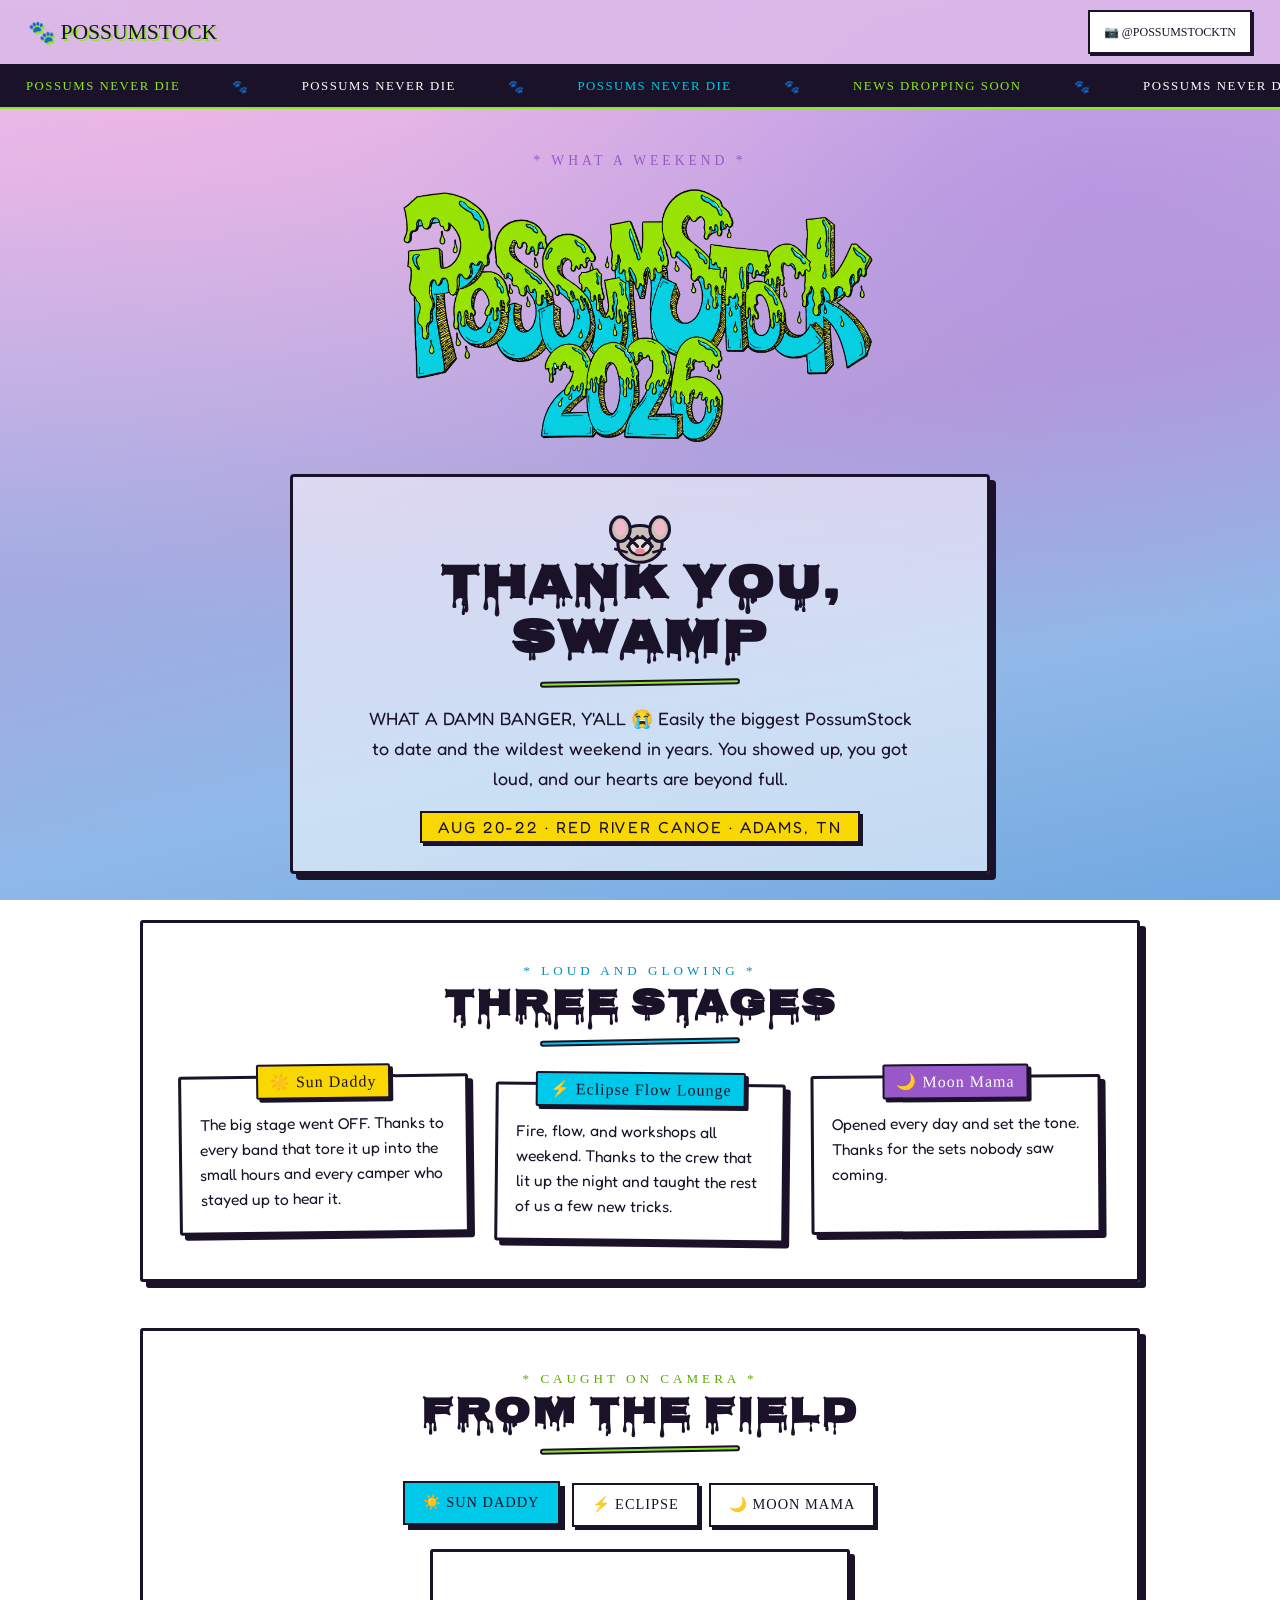
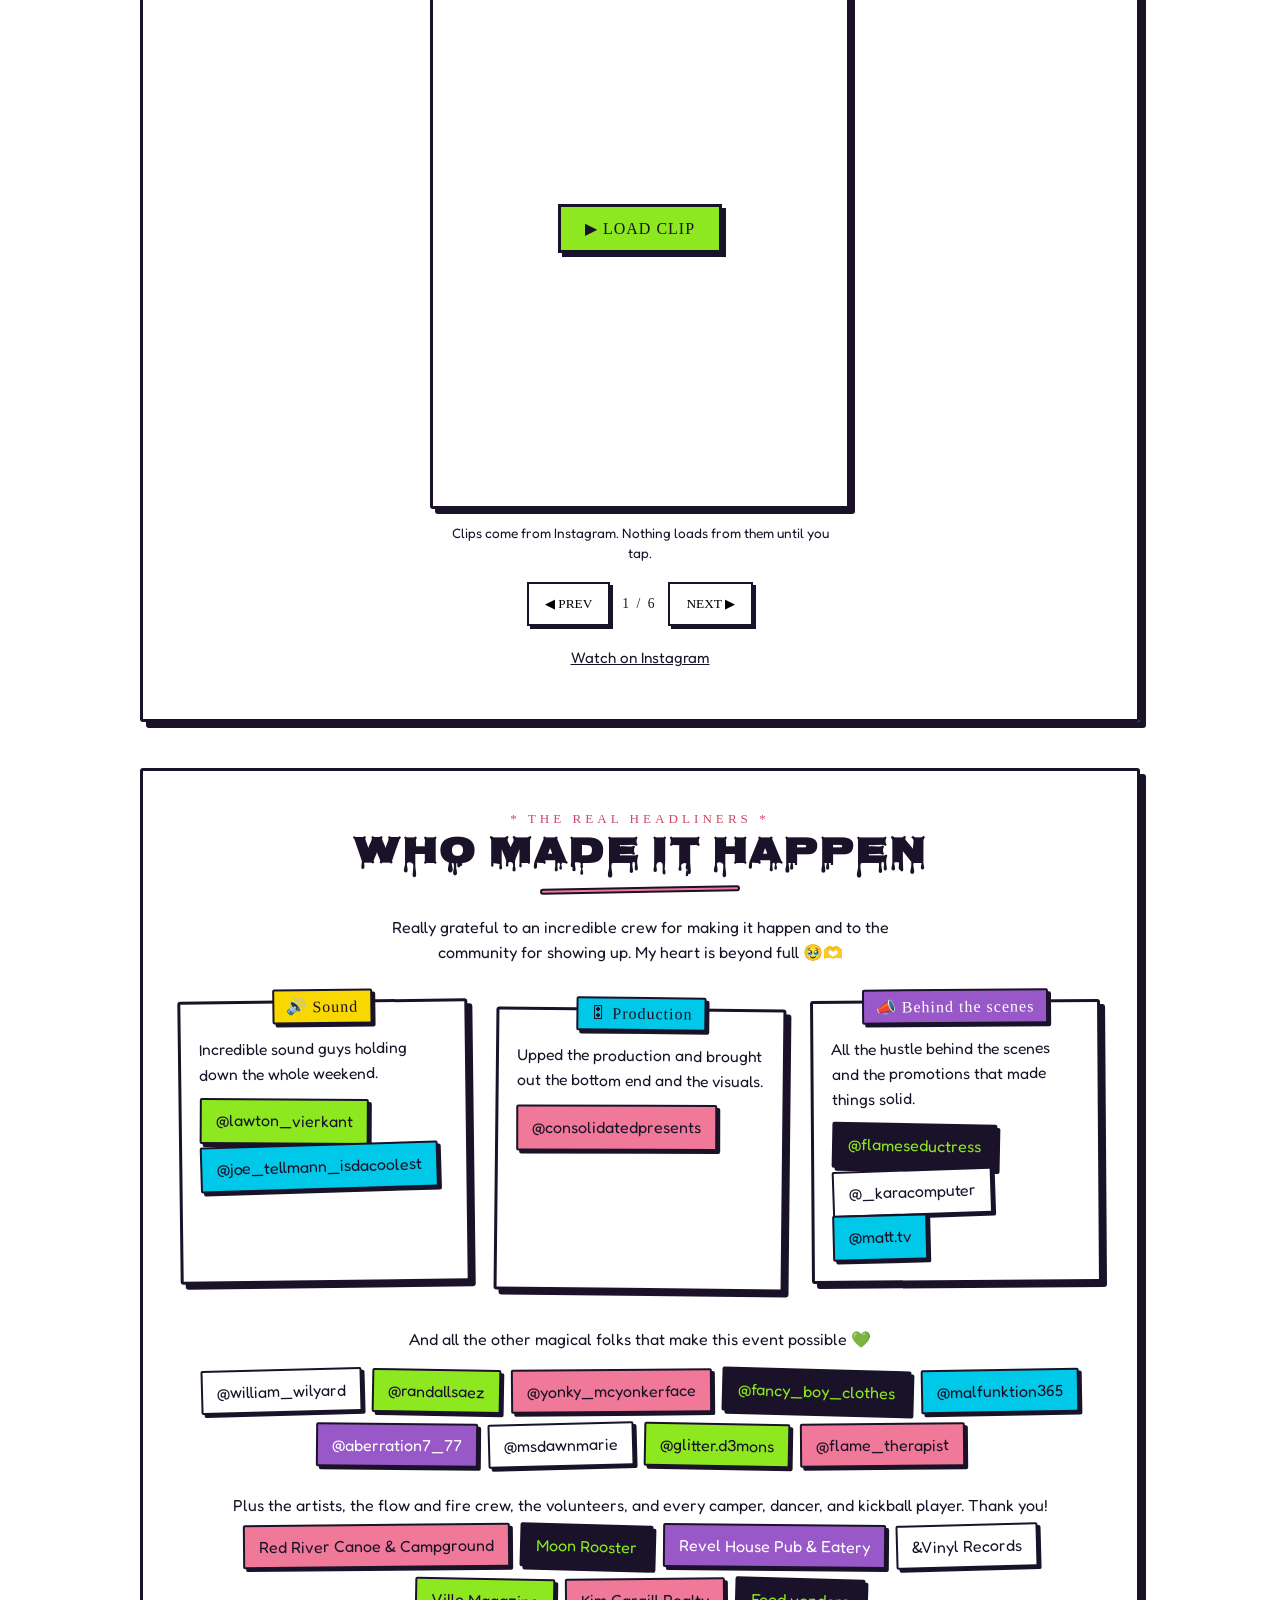
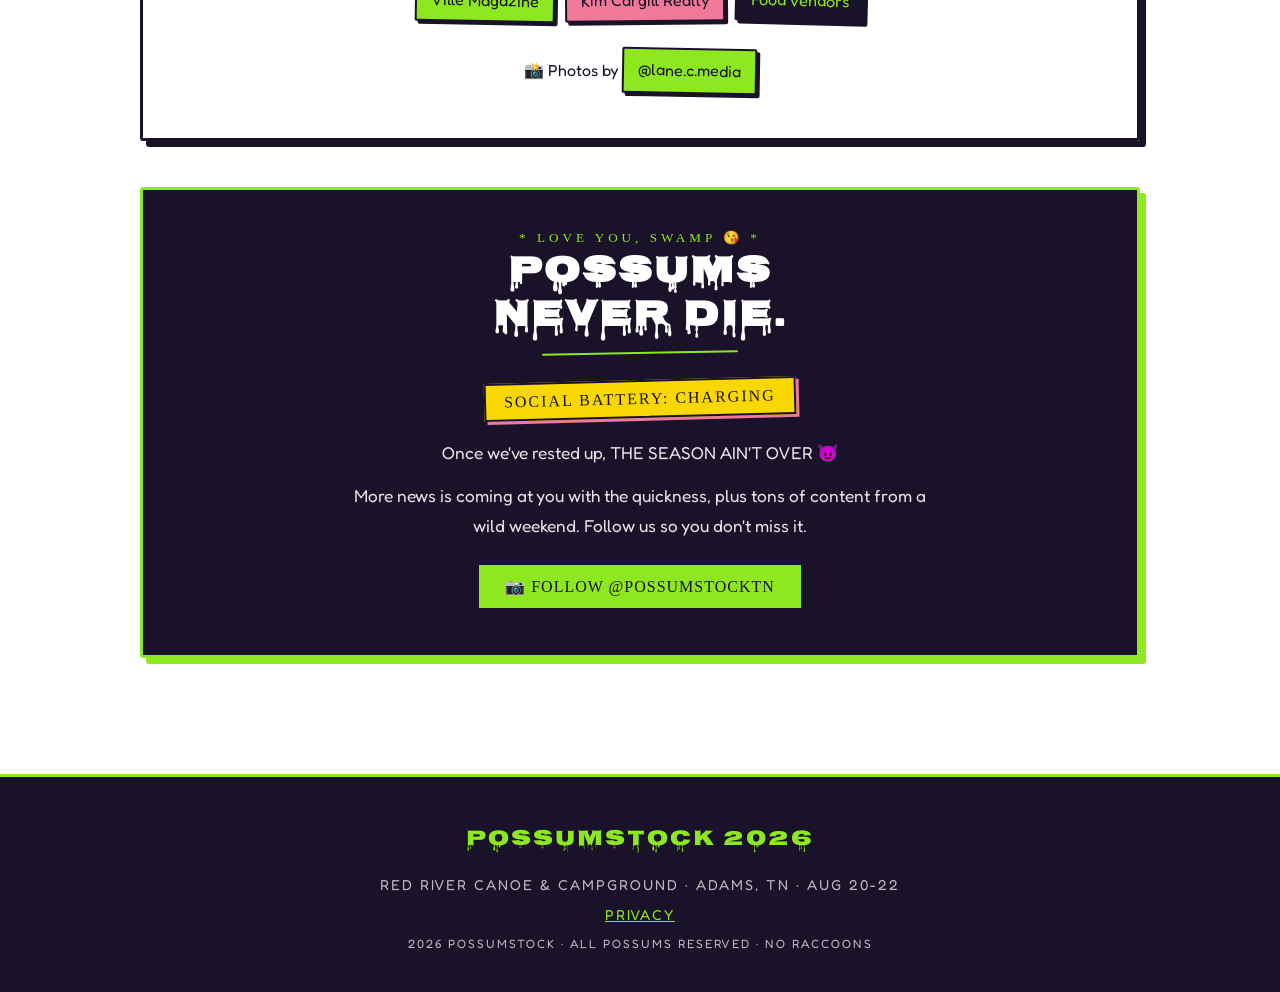
==== commit 15393967: "Replace site with post-festival thank-you page - index.html: thank-you page with stage credits and t" ====
--- a/index.html
+++ b/index.html
@@ -3,3050 +3,351 @@
 <head>
 <meta charset="UTF-8">
 <meta name="viewport" content="width=device-width, initial-scale=1.0">
-<title>POSSUMSTOCK 2026</title>
+<meta name="description" content="Thank you from PossumStock 2026. Possums never die. The season is not over.">
+<meta property="og:type" content="website">
+<meta property="og:title" content="POSSUMSTOCK 2026 · THANK YOU, SWAMP">
+<meta property="og:description" content="Possums never die. The season ain't over. News dropping soon.">
+<meta property="og:image" content="https://possumstock.netlify.app/assets/possumstock-2026-logo.png">
+<meta property="og:url" content="https://possumstock.netlify.app/">
+<meta name="twitter:card" content="summary_large_image">
+<link rel="canonical" href="https://possumstock.netlify.app/">
+<title>THANK YOU · POSSUMSTOCK 2026</title>
 <style>
-@import url('https://fonts.googleapis.com/css2?family=Nosifer&family=Lilita+One&family=Permanent+Marker&family=Boogaloo&family=Fredoka+One&family=Rubik+Dirt&display=swap');
+@import url('https://fonts.googleapis.com/css2?family=Nosifer&family=Lilita+One&family=Permanent+Marker&family=Boogaloo&family=Fredoka+One&display=swap');
 
 :root {
-  --bg-top:      #dbb8e8;
-  --bg-mid:      #c4a8e0;
-  --bg-bot:      #8ec8f0;
-  --slime:       #8ee820;
-  --slime-dark:  #5aaa00;
-  --slime-mid:   #72c010;
-  --cyan:        #00c8e8;
-  --cyan-dark:   #0090b8;
-  --pink:        #f07898;
-  --pink-dark:   #d04868;
-  --yellow:      #f8d800;
-  --yellow-dark: #c8a800;
-  --orange:      #f07820;
-  --purple:      #9858c8;
-  --ink:         #1a1228;
-}
-
+  --bg-top:#dbb8e8; --bg-mid:#c4a8e0; --bg-bot:#8ec8f0;
+  --slime:#8ee820; --slime-dark:#5aaa00;
+  --cyan:#00c8e8; --cyan-dark:#0090b8;
+  --pink:#f07898; --pink-dark:#d04868;
+  --yellow:#f8d800; --orange:#f07820; --purple:#9858c8; --ink:#1a1228;
+}
 * { margin:0; padding:0; box-sizing:border-box; }
 html { scroll-behavior:smooth; }
-
-.btn-main, .btn-alt, .day-tab, .ticket-btn, nav ul li a {
-  touch-action: manipulation;
-  -webkit-tap-highlight-color: transparent;
-}
-
-/* ── 90s CUSTOM SCROLLBAR ── */
-::-webkit-scrollbar { width: 16px; }
-::-webkit-scrollbar-track {
-  background: var(--bg-mid);
-  border-left: 2px solid var(--ink);
-}
-::-webkit-scrollbar-thumb {
-  background: var(--slime);
-  border: 2.5px solid var(--ink);
-  box-shadow: inset 2px 2px 0 rgba(255,255,255,0.45), inset -2px -2px 0 rgba(0,0,0,0.2);
-}
-::-webkit-scrollbar-thumb:hover { background: #a8f018; }
-::-webkit-scrollbar-button:single-button {
-  display: block;
-  height: 16px;
-  border: 2px solid var(--ink);
-}
-::-webkit-scrollbar-button:single-button:vertical:decrement {
-  background: var(--cyan);
-  clip-path: polygon(50% 25%, 15% 75%, 85% 75%);
-}
-::-webkit-scrollbar-button:single-button:vertical:increment {
-  background: var(--pink);
-  clip-path: polygon(50% 75%, 15% 25%, 85% 25%);
-}
-::-webkit-scrollbar-button:single-button:hover { background: var(--yellow); }
-::-webkit-scrollbar-corner { background: var(--ink); }
-
-/* Firefox */
-html { scrollbar-color: var(--slime) var(--bg-mid); scrollbar-width: thin; }
-
 body {
+  min-height:100vh; color:var(--ink); font-family:'Boogaloo',cursive; overflow-x:hidden;
   background:
-    radial-gradient(ellipse at 15% 0%, rgba(255,180,220,0.5) 0%, transparent 50%),
-    radial-gradient(ellipse at 85% 20%, rgba(160,120,220,0.35) 0%, transparent 45%),
-    radial-gradient(ellipse at 5% 60%, rgba(100,200,240,0.3) 0%, transparent 50%),
-    radial-gradient(ellipse at 95% 80%, rgba(80,180,220,0.3) 0%, transparent 45%),
-    linear-gradient(168deg, #e8c0f0 0%, #ceb0e8 25%, #b8a0dc 50%, #90b8e8 75%, #70a8e0 100%);
-  background-attachment: fixed;
-  min-height:100vh;
-  color: var(--ink);
-  font-family: 'Boogaloo', cursive;
-  overflow-x: hidden;
-  position: relative;
-}
-@media (pointer: fine) { body { cursor: none; } }
-
-/* ── PAPER TEXTURE ── */
-body::before {
-  content:'';
-  position:fixed; inset:0;
-  background-image: url("data:image/svg+xml,%3Csvg xmlns='http://www.w3.org/2000/svg' width='400' height='400'%3E%3Cfilter id='n'%3E%3CfeTurbulence type='fractalNoise' baseFrequency='0.75' numOctaves='4' stitchTiles='stitch'/%3E%3CfeColorMatrix type='saturate' values='0'/%3E%3C/filter%3E%3Crect width='400' height='400' filter='url(%23n)' opacity='0.035'/%3E%3C/svg%3E");
-  pointer-events:none; z-index:0; opacity:0.6;
-}
-
-/* ── DOODLE BG ── */
-.doodle-bg {
-  position:fixed; inset:0; z-index:0; pointer-events:none; overflow:hidden;
-  opacity:0.13;
-}
-.doodle-bg svg { width:100%; height:100%; }
-
-/* ── POSSUM CURSOR ── */
-#possum-cursor {
-  position: fixed;
-  pointer-events: none;
-  z-index: 99999;
-  width: 36px; height: 36px;
-  transform: translate(-30%, -30%);
-  will-change: left, top;
-}
-.cursor-trail {
-  position: fixed;
-  pointer-events: none;
-  z-index: 99998;
-  width: 28px; height: 28px;
-  transform: translate(-50%, -50%);
-  opacity: 0;
-  will-change: left, top, opacity;
-}
-
-/* ── WANDERING POSSUMS ── */
-.wandering-possum {
-  position: fixed;
-  pointer-events: none;
-  z-index: 200;
-  will-change: transform;
-}
-.wandering-possum svg { display:block; }
-
-/* ── POSSUM GANG (hero row) ── */
-.possum-gang {
-  display: flex;
-  gap: 6px;
-  flex-wrap: wrap;
-  justify-content: center;
-  margin: 18px 0 -8px;
-  line-height: 1;
-}
-.possum-gang .pg-possum {
-  display: inline-block;
-  animation: possumBop 2s ease-in-out infinite;
-  animation-delay: calc(var(--i) * 0.18s);
-}
-@keyframes possumBop {
-  0%,100% { transform: translateY(0) rotate(-4deg); }
-  50%      { transform: translateY(-7px) rotate(4deg); }
-}
-
-/* possum strip */
-/* ── ANNOUNCEMENT BAR ── */
-.ann-bar {
-  position: relative; z-index: 10;
-  overflow: hidden; white-space: nowrap;
-  background: var(--ink);
-  border-top: 2.5px solid var(--ink);
-  border-bottom: 2.5px solid var(--slime);
-  padding: 0;
-  height: 46px;
-  display: flex; align-items: center;
-}
-.ann-inner {
-  display: inline-flex;
-  align-items: center;
-  gap: 0;
-  animation: marqueeScroll 28s linear infinite;
-  white-space: nowrap;
-  width: max-content;
-  flex-shrink: 0;
-  will-change: transform;
-}
-.ann-item {
-  font-family: 'Permanent Marker', cursive;
-  font-size: 0.82rem;
-  letter-spacing: 1.5px;
-  color: #fff;
-  padding: 0 28px;
-  display: inline-flex;
-  align-items: center;
-  gap: 10px;
-}
-/* separator paw print between items — injected by JS */
-.ann-sep {
-  color: var(--slime);
-  font-size: 1rem;
-  flex-shrink: 0;
-  opacity: 0.9;
-}
-/* hot item: slime green highlight */
-.ann-item.ann-hot {
-  color: var(--slime);
-  font-size: 0.85rem;
-}
-/* highlight item: cyan */
-.ann-item.ann-highlight {
-  color: var(--cyan);
-  font-size: 0.85rem;
-}
-@media (max-width: 480px) {
-  .ann-bar { height: 38px; }
-  .ann-item { font-size: 0.72rem; padding: 0 18px; letter-spacing: 1px; }
-}
-
-/* ── NAV SPACER — pushes content below fixed nav ── */
-.nav-spacer { height: 55px; }
-@media (max-width: 480px)  { .nav-spacer { height: 88px; } }
-@media (min-width: 481px) and (max-width: 700px) { .nav-spacer { height: 66px; } }
-
-/* ── NAV ── */
-nav {
-  position:fixed; top:0; width:100%; z-index:5000;
-  display:flex; align-items:center; justify-content:space-between;
-  padding:10px 28px;
-  background: rgba(219,184,232,0.9);
-  backdrop-filter: blur(10px);
-  border-bottom: 3px solid var(--ink);
-  box-shadow: 0 3px 0 var(--ink);
-}
-.nav-logo {
-  font-family:'Permanent Marker', cursive;
-  font-size:1.45rem; color:var(--ink);
-  text-decoration:none; letter-spacing:1px;
-  text-shadow: 2px 2px 0 var(--slime);
-  display:flex; align-items:center; gap:10px;
-}
-nav ul { list-style:none; display:flex; gap:8px; }
-nav ul li a {
-  font-family:'Permanent Marker', cursive; font-size:0.75rem;
-  color:var(--ink); text-decoration:none; padding:6px 14px;
-  border:2.5px solid var(--ink); background:#fff;
-  box-shadow:2px 2px 0 var(--ink); transition:all 0.12s; display:block;
-}
-nav ul li a:hover { background:var(--yellow); transform:translate(-2px,-2px); box-shadow:4px 4px 0 var(--ink); }
-
-/* ── TICKER ── */
-.ticker {
-  position:relative; z-index:10; overflow:hidden; white-space:nowrap;
-  background:var(--slime); border-top:2.5px solid var(--ink); border-bottom:2.5px solid var(--ink);
-  padding:7px 0; margin-top:0;
-}
-.ticker-inner {
-  display:inline-block; animation:marqueeScroll 22s linear infinite;
-  font-family:'Permanent Marker', cursive; font-size:0.85rem; color:var(--ink); letter-spacing:1px;
-  will-change: transform;
-}
-.ticker-inner span { margin:0 36px; }
-@keyframes marqueeScroll { from{transform:translateX(0);} to{transform:translateX(-50%);} }
-
-/* ── HERO ── */
-#hero {
-  min-height: 100vh;
-  display: flex; flex-direction: column; align-items: center; justify-content: flex-start;
-  position: relative; z-index: 1;
-  padding: 40px 24px 80px;
-  text-align: center; overflow: hidden;
-}
-
-/* ── TITLE CARD ── */
-.title-card {
-  background: rgba(255,255,255,0.5);
-  border: 3.5px solid var(--ink); box-shadow: 6px 6px 0 var(--ink);
-  padding: 30px 44px 22px;
-  position: relative; width: 100%; max-width: 680px;
-  margin: 0 auto; border-radius: 4px;
-  overflow: visible;
-}
-.title-card::before { display: none; }
-
-.hero-deco {
-  position:fixed; pointer-events:none; line-height:1;
-  z-index: 2;
-  animation: wobbleDeco 3s ease-in-out infinite;
-}
-@keyframes wobbleDeco { 0%,100%{transform:rotate(-6deg) scale(1);} 50%{transform:rotate(6deg) scale(1.08);} }
-.hd1{top:11%;left:1.5%;  animation-delay:0s;}
-.hd2{top:9%; right:1.5%; animation-delay:0.6s;}
-.hd3{top:44%;left:0.8%;  animation-delay:1.1s;}
-.hd4{top:42%;right:0.8%; animation-delay:0.3s;}
-.hd5{bottom:14%;left:2%;  animation-delay:0.8s;}
-.hd6{bottom:12%;right:2%; animation-delay:1.4s;}
-
-/* ── SIDE DECORATIONS — fixed, all pages ── */
-/* Items anchor to card edges using calc(50vw ± half-card-width)       */
-/* Card max-width: 1040px → half = 520px. Section padding adds 24px.  */
-/* Left gutter right-edge:  calc(50vw - 520px - 24px) ≈ 50vw - 544px */
-/* Right gutter left-edge:  calc(50vw + 520px + 24px) ≈ 50vw + 544px */
-.side-deco { display: none; } /* strip wrappers removed */
-
-.sd-item {
-  position: absolute;
-  pointer-events: none;
-  z-index: 1;
-  /* scale/opacity/rotation set by JS randomiser */
-}
-.sd-item.wobble { animation: sdWobble 4s   ease-in-out infinite alternate; }
-.sd-item.bob    { animation: sdBob    3.5s ease-in-out infinite alternate; }
-.sd-item.sway   { animation: sdSway   5s   ease-in-out infinite alternate; transform-origin: bottom center; }
-.sd-item.spin   { animation: sdSpin   14s  linear      infinite; }
-.sd-item.pulse  { animation: sdPulse  3s   ease-in-out infinite alternate; }
-.sd-item.d1 { animation-delay: 0.4s; }
-.sd-item.d2 { animation-delay: 0.9s; }
-.sd-item.d3 { animation-delay: 1.4s; }
-.sd-item.d4 { animation-delay: 1.9s; }
-.sd-item.d5 { animation-delay: 2.5s; }
-.sd-item.d6 { animation-delay: 3.1s; }
-@keyframes sdWobble { 0%{transform:scale(var(--sd-scale,1)) rotate(calc(var(--sd-rot,0deg) - 6deg));} 100%{transform:scale(var(--sd-scale,1)) rotate(calc(var(--sd-rot,0deg) + 6deg));} }
-@keyframes sdBob    { 0%{transform:scale(var(--sd-scale,1)) rotate(var(--sd-rot,0deg)) translateY(0);} 100%{transform:scale(var(--sd-scale,1)) rotate(var(--sd-rot,0deg)) translateY(-12px);} }
-@keyframes sdSway   { 0%{transform:scale(var(--sd-scale,1)) rotate(calc(var(--sd-rot,0deg) - 9deg));} 100%{transform:scale(var(--sd-scale,1)) rotate(calc(var(--sd-rot,0deg) + 9deg));} }
-@keyframes sdSpin   { to{transform:scale(var(--sd-scale,1)) rotate(360deg);} }
-@keyframes sdPulse  { 0%{transform:scale(calc(var(--sd-scale,1) * 0.9)) rotate(var(--sd-rot,0deg));} 100%{transform:scale(calc(var(--sd-scale,1) * 1.1)) rotate(var(--sd-rot,0deg));} }
-
-/* Hide below 1240px — not enough gutter space */
-@media (max-width: 1240px) { .sd-item { display: none !important; } }
-
-/* ── DRIP TITLE ── */
-.hero-eyebrow {
-  font-family:'Permanent Marker', cursive; font-size:0.85rem; letter-spacing:4px;
-  color:var(--purple); margin-bottom:8px; display:block;
-}
-.hero-above-card {
-  text-align: center; width: 100%; max-width: 680px;
-  margin: 0 auto 10px; position: relative; z-index: 2;
-}
-.hero-title-wrap {
-  display: block; width: 100%;
-  animation: titleBop 5s ease-in-out infinite;
-  position: relative; line-height: 1;
-}
-.hero-logo {
-  display: block; width: 100%; max-width: 560px; height: auto;
-  margin: 0 auto;
-}
-@keyframes titleBop {
-  0%,100%{transform:rotate(-1.5deg) scale(1);}
-  50%    {transform:rotate(1.5deg) scale(1.02);}
-}
-
-.hero-sub {
-  font-family:'Permanent Marker', cursive; font-size:clamp(1rem,2.5vw,1.4rem);
-  color:var(--pink-dark); margin:28px 0 4px; letter-spacing:1px;
-}
-.hero-dates {
-  font-family:'Fredoka One', cursive; font-size:1.15rem; color:var(--ink);
-  letter-spacing:2px; margin-bottom:26px; background:var(--yellow);
-  display:inline-block; padding:4px 16px; border:2px solid var(--ink); box-shadow:3px 3px 0 var(--ink);
-}
-.hero-btns { display:flex; gap:14px; justify-content:center; flex-wrap:wrap; margin-top:8px; }
-
-.btn-main {
-  font-family:'Permanent Marker', cursive; font-size:1rem; letter-spacing:1px;
-  background:var(--pink); color:#fff; border:3px solid var(--ink); padding:12px 28px;
-  cursor:pointer; text-decoration:none; display:inline-block;
-  box-shadow:4px 4px 0 var(--ink); transition:all 0.12s;
-}
-.btn-main:hover { transform:translate(-3px,-3px); box-shadow:7px 7px 0 var(--ink); background:var(--pink-dark); }
-.btn-alt {
-  font-family:'Permanent Marker', cursive; font-size:1rem; letter-spacing:1px;
-  background:#fff; color:var(--ink); border:3px solid var(--ink); padding:12px 28px;
-  cursor:pointer; text-decoration:none; display:inline-block;
-  box-shadow:4px 4px 0 var(--ink); transition:all 0.12s;
-}
-.btn-alt:hover { transform:translate(-3px,-3px); box-shadow:7px 7px 0 var(--ink); background:var(--cyan); }
-
-.scroll-cue {
-  position:absolute; bottom:28px; left:50%; transform:translateX(-50%);
-  font-family:'Permanent Marker', cursive; font-size:0.72rem; letter-spacing:3px;
-  color:var(--ink); background:var(--yellow); border:2px solid var(--ink);
-  box-shadow:2px 2px 0 var(--ink); padding:4px 14px;
-  animation:bounceCue 1.5s ease-in-out infinite;
-}
-@keyframes bounceCue { 0%,100%{transform:translateX(-50%) translateY(0);} 50%{transform:translateX(-50%) translateY(8px);} }
-
-/* ── COUNTDOWN ── */
-#countdown-section {
-  position: relative; z-index: 2;
-  width: 100%;
-  max-width: 700px;
-  padding: 20px 20px 0;
-  text-align: center;
-}
-.countdown-card {
-  max-width: 700px; margin: 0 auto;
-  background: rgba(255,255,255,0.45);
-  border: 3px solid var(--ink);
-  box-shadow: 5px 5px 0 var(--ink);
-  padding: 14px 24px 16px;
-  border-radius: 3px;
-  position: relative;
-}
-.countdown-label {
-  font-family: 'Permanent Marker', cursive;
-  font-size: 0.68rem; letter-spacing: 4px;
-  color: var(--purple);
-  margin-bottom: 10px; display: block;
-}
-.countdown-units {
-  display: flex; justify-content: center; gap: 8px; flex-wrap: wrap; align-items: center;
-}
-.countdown-unit {
-  display: flex; flex-direction: column; align-items: center;
-}
-.countdown-num {
-  font-family: 'Nosifer', cursive;
-  font-size: clamp(1.2rem, 3.5vw, 1.8rem);
-  color: #a8f018;
-  -webkit-text-stroke: 1.5px #00c8e8;
-  paint-order: stroke fill;
-  line-height: 1;
-  background: #fff;
-  border: 2.5px solid var(--ink);
-  box-shadow: 3px 3px 0 var(--ink);
-  padding: 6px 10px;
-  min-width: 52px;
-  text-align: center;
-  border-radius: 2px;
-  transition: color 0.15s, -webkit-text-stroke 0.15s;
-}
-.countdown-num.tick {
-  color: var(--yellow);
-  -webkit-text-stroke: 1.5px var(--orange);
-}
-.countdown-unit-label {
-  font-family: 'Permanent Marker', cursive;
-  font-size: 0.58rem; letter-spacing: 2px;
-  color: var(--ink);
-  margin-top: 5px;
-  -webkit-text-stroke: 0px;
-  text-shadow:
-    -1px -1px 0 #fff,
-     1px -1px 0 #fff,
-    -1px  1px 0 #fff,
-     1px  1px 0 #fff,
-     2px  2px 0 var(--ink);
-}
-.countdown-sep {
-  font-family: 'Fredoka One', cursive;
-  font-size: 1.4rem; color: var(--pink);
-  align-self: center; margin-bottom: 18px;
-  animation: sepBlink 1s step-end infinite;
-}
-@keyframes sepBlink { 0%,100%{opacity:1;} 50%{opacity:0.2;} }
-.countdown-done {
-  font-family: 'Permanent Marker', cursive;
-  font-size: 1rem; color: var(--slime-dark);
-  letter-spacing: 3px; display: none;
-}
-.wave-sep { display: none; } /* replaced by sec-divider */
-
-/* ── SECTION DIVIDERS ── */
-.sec-divider {
-  position: relative; z-index: 3;
-  overflow: visible; line-height: 0;
-  margin: -1px 0;
-  height: 90px;
-}
-.sec-divider svg { display:block; width:100%; height:100%; overflow:visible; }
-/* possum strip replaced by dividers — keep class for JS but hide visually */
-.possum-strip { display: none; }
-
-/* ── SECTIONS ── */
-section {
-  padding: 64px 24px;
-  position: relative; z-index: 2;
-  scroll-margin-top: 60px;
-}
-.section-card {
-  max-width: 1040px; margin: 0 auto;
-  background: rgba(255,255,255,0.58);
-  border: 3px solid var(--ink); box-shadow: 6px 6px 0 var(--ink);
-  border-radius: 3px; padding: 44px 44px 50px; position: relative;
-  backdrop-filter: blur(4px);
-}
-#about .section-card { max-width: 1200px; }
-.section-header { text-align:center; margin-bottom:44px; }
-.section-tag {
-  font-family:'Permanent Marker', cursive; font-size:0.82rem; letter-spacing:4px;
-  color:var(--purple); display:block; margin-bottom:8px;
-}
-#lineup   .section-tag { color:var(--slime-dark); }
-#schedule .section-tag { color:var(--cyan-dark); }
-#tickets  .section-tag { color:var(--pink-dark); }
-#about    .section-tag { color:var(--orange); }
-.section-title {
-  font-family:'Nosifer', cursive; font-size:clamp(1.6rem,4vw,2.8rem);
-  color:var(--ink); display:inline-block; position:relative; letter-spacing:2px;
-}
-.hand-underline {
-  display:block; margin:6px auto 0; height:6px; max-width:200px;
-  background:var(--slime); border:2px solid var(--ink); border-radius:3px; transform:rotate(-1deg);
-}
-
-/* ── LINEUP ── */
-#lineup { background:transparent; }
-.lineup-intro {
-  max-width:720px; margin:-24px auto 32px; text-align:center;
-  font-size:1.1rem; line-height:1.5; color:rgba(26,18,40,0.76);
-}
-.lineup-days { display:grid; grid-template-columns:repeat(3,minmax(0,1fr)); gap:22px; align-items:start; }
-.lineup-day {
-  position:relative; padding:22px 18px 20px; background:#fff;
-  border:3px solid var(--ink); box-shadow:5px 5px 0 var(--ink); border-radius:3px;
-}
-.lineup-day:nth-child(1) { transform:rotate(-0.7deg); }
-.lineup-day:nth-child(2) { transform:translateY(10px) rotate(0.6deg); }
-.lineup-day:nth-child(3) { transform:rotate(-0.35deg); }
-.lineup-day::before {
-  content:''; position:absolute; inset:7px; border:1.5px dashed rgba(26,18,40,0.2); pointer-events:none;
-}
-.lineup-day-header { position:relative; z-index:1; margin-bottom:17px; text-align:center; }
-.lineup-date {
-  display:inline-block; margin-bottom:7px; font-family:'Permanent Marker',cursive;
-  font-size:0.72rem; letter-spacing:2px; color:var(--ink);
-}
-.lineup-day-title {
-  font-family:'Lilita One',cursive; font-size:clamp(1.55rem,3vw,2.2rem);
-  line-height:0.9; letter-spacing:1px; text-transform:uppercase;
-}
-.lineup-day:nth-child(1) .lineup-day-title { color:var(--slime-dark); }
-.lineup-day:nth-child(2) .lineup-day-title { color:var(--cyan-dark); }
-.lineup-day:nth-child(3) .lineup-day-title { color:var(--pink-dark); }
-.lineup-artists { position:relative; z-index:1; display:flex; flex-wrap:wrap; justify-content:center; gap:9px; }
-.lineup-artist {
-  display:inline-flex; align-items:center; max-width:100%; min-height:36px; padding:7px 12px;
-  background:#fff; border:2.5px solid var(--ink); box-shadow:3px 3px 0 var(--ink);
-  font-family:'Fredoka One',cursive; font-size:1rem; line-height:1.1; text-align:center;
-  overflow-wrap:anywhere; border-radius:2px; cursor:default;
-  transition:transform 0.15s,background 0.15s,box-shadow 0.15s;
-}
-.lineup-artist:hover { background:var(--yellow) !important; color:var(--ink) !important; transform:translate(-2px,-2px) rotate(-2deg) !important; box-shadow:5px 5px 0 var(--ink) !important; }
-.lineup-note {
-  position:relative; z-index:1; margin-top:16px; padding-top:12px; border-top:2px dashed var(--ink);
-  font-family:'Permanent Marker',cursive; font-size:0.72rem; text-align:center; color:rgba(26,18,40,0.72);
-}
-.map-embed {
-  width: 100%;
-  height: 320px;
-  border: 3px solid var(--ink);
-  box-shadow: 4px 4px 0 var(--ink);
-  border-radius: 3px;
-  margin-top: 12px;
-  display: block;
-  background: #e8e0d8;
-}
-.where-card { grid-column: 1 / -1; } /* WHERE spans full width */
-.where-details {
-  display: grid;
-  grid-template-columns: 1fr 1fr;
-  gap: 16px;
-  margin-top: 14px;
-}
-@media (max-width: 680px) { .where-details { grid-template-columns: 1fr; } }
-.where-detail-block {
-  background: rgba(248,216,0,0.12);
-  border: 2px solid var(--ink);
-  border-radius: 3px;
-  padding: 10px 14px;
-  box-shadow: 2px 2px 0 var(--ink);
-}
-.where-detail-label {
-  font-family: 'Permanent Marker', cursive;
-  font-size: 0.72rem; letter-spacing: 2px;
-  color: var(--purple); display: block; margin-bottom: 4px;
-}
-.where-detail-value {
-  font-family: 'Fredoka One', cursive;
-  font-size: 1rem; color: var(--ink); line-height: 1.5;
-}
-.where-detail-value a {
-  color: var(--cyan-dark); text-decoration: none;
-  border-bottom: 1.5px solid var(--cyan-dark);
-}
-.where-detail-value a:hover { color: var(--purple); border-color: var(--purple); }
-.where-btns {
-  display: flex; flex-wrap: wrap; gap: 8px; margin-top: 14px;
-}
-.where-btn {
-  font-family: 'Permanent Marker', cursive;
-  font-size: 0.75rem; letter-spacing: 1px;
-  color: var(--ink); text-decoration: none;
-  padding: 6px 14px;
-  border: 2.5px solid var(--ink);
-  box-shadow: 3px 3px 0 var(--ink);
-  transition: all 0.12s;
-  display: inline-block;
-}
-.where-btn:hover { transform: translate(-2px,-2px); box-shadow: 5px 5px 0 var(--ink); }
-.where-btn.primary { background: var(--slime); }
-.where-btn.secondary { background: var(--cyan); }
-.where-btn.tertiary { background: var(--yellow); }
-
-/* ── APP SECTION (links out to the on-site guide PWA) ── */
-#app .section-tag { color: var(--cyan-dark); }
-.app-grid {
-  display: grid; grid-template-columns: 1.05fr 1fr; gap: 22px; align-items: start;
-}
-@media (max-width: 820px) { .app-grid { grid-template-columns: 1fr; } }
-
-.app-card {
-  padding: 26px; background: #fff; border: 3px solid var(--ink);
-  box-shadow: 5px 5px 0 var(--ink); border-radius: 3px;
-}
-.app-card--pitch   { transform: rotate(-0.6deg); }
-.app-card--install { transform: rotate(0.5deg); }
-
-.app-badge {
-  display: inline-block; font-family: 'Permanent Marker', cursive;
-  font-size: 0.72rem; letter-spacing: 2px; color: var(--ink);
-  background: var(--slime); border: 2.5px solid var(--ink);
-  box-shadow: 3px 3px 0 var(--ink); padding: 4px 12px;
-  margin-bottom: 14px; transform: rotate(-1.5deg);
-}
-.app-name {
-  font-family: 'Lilita One', cursive; font-size: clamp(1.35rem, 4.5vw, 2rem);
-  line-height: 1.1; color: var(--ink); letter-spacing: 1px;
-}
-.app-desc {
-  font-family: 'Fredoka One', cursive; font-size: 1.05rem;
-  line-height: 1.65; color: var(--ink); margin-top: 10px;
-}
-.app-features { list-style: none; margin-top: 16px; display: grid; gap: 7px; }
-.app-features li {
-  font-family: 'Fredoka One', cursive; font-size: 1rem; line-height: 1.45;
-  color: var(--ink); display: flex; gap: 10px; align-items: flex-start;
-}
-.app-features li::before {
-  content: '✓'; flex: none; font-family: 'Permanent Marker', cursive;
-  color: var(--ink); font-size: 1.05rem; line-height: 1.35;
-}
-.app-btns { display: flex; flex-wrap: wrap; gap: 12px; margin-top: 20px; }
-.app-btn {
-  font-family: 'Permanent Marker', cursive; font-size: 0.95rem; letter-spacing: 1px;
-  color: var(--ink); text-decoration: none; background: var(--slime);
-  border: 3px solid var(--ink); box-shadow: 4px 4px 0 var(--ink);
-  padding: 13px 24px; min-height: 48px;
-  display: inline-flex; align-items: center; gap: 8px;
-  transition: all 0.12s;
-}
-.app-btn:hover { transform: translate(-3px,-3px); box-shadow: 7px 7px 0 var(--ink); }
-.app-btn--ghost { background: #fff; }
-.app-btn--ghost:hover { background: var(--cyan); }
-.app-url {
-  display: inline-block; margin-top: 14px; font-family: 'Permanent Marker', cursive;
-  font-size: 0.8rem; letter-spacing: 1px; color: var(--ink);
-  text-decoration: none; border-bottom: 2px solid var(--cyan-dark);
-  word-break: break-all; padding-bottom: 2px;
-}
-.app-url:hover { border-color: var(--purple); }
-
-.app-install-title {
-  font-family: 'Permanent Marker', cursive; font-size: 1.15rem; color: var(--ink);
-  border-bottom: 2.5px solid var(--ink); padding-bottom: 8px; margin-bottom: 14px;
-  display: flex; align-items: center; gap: 8px;
-}
-.app-steps { display: grid; gap: 12px; }
-.app-step {
-  border: 2.5px solid var(--ink); background: #fff; border-radius: 2px;
-  box-shadow: 3px 3px 0 var(--ink); padding: 12px 14px;
-}
-.app-step.is-you { background: var(--yellow); }
-.app-step-head {
-  display: flex; align-items: center; justify-content: space-between; gap: 8px;
-  font-family: 'Permanent Marker', cursive; font-size: 0.9rem;
-  letter-spacing: 1px; color: var(--ink);
-}
-.app-you-tag {
-  font-family: 'Permanent Marker', cursive; font-size: 0.6rem; letter-spacing: 1px;
-  background: var(--ink); color: var(--yellow); border: 2px solid var(--ink);
-  padding: 3px 8px; white-space: nowrap; display: none;
-}
-.app-step.is-you .app-you-tag { display: inline-block; }
-.app-step-body {
-  font-family: 'Fredoka One', cursive; font-size: 0.95rem; line-height: 1.6;
-  color: var(--ink); margin-top: 6px;
-}
-.app-note {
-  font-family: 'Fredoka One', cursive; font-size: 0.9rem; line-height: 1.6;
-  color: rgba(26,18,40,0.8); margin-top: 14px; padding-top: 12px;
-  border-top: 1.5px dashed rgba(26,18,40,0.25);
-}
-
-@media (max-width: 480px) {
-  .app-card { padding: 18px 16px; }
-  .app-card--pitch, .app-card--install { transform: none; }
-  .app-desc, .app-features li { font-size: 0.95rem; }
-  .app-btns { gap: 10px; }
-  .app-btn { font-size: 0.85rem; padding: 12px 18px; width: 100%; justify-content: center; }
-  .app-install-title { font-size: 1rem; }
-  .app-step-body { font-size: 0.9rem; }
-}
-
-/* ── ABOUT SECTION EXTRAS ── */
-.about-grid { display:grid; grid-template-columns:1fr 1fr; gap:22px; }
-@media(max-width:680px){ .about-grid{grid-template-columns:1fr;} }
-
-/* Card colour variants */
-.about-card--cyan   { border-color: var(--cyan-dark); box-shadow: 4px 4px 0 var(--cyan-dark); }
-.about-card--slime  { border-color: var(--slime-dark); box-shadow: 4px 4px 0 var(--slime-dark); }
-.about-card--dark   { background: var(--ink); border-color: var(--slime); box-shadow: 4px 4px 0 var(--slime); }
-.about-card--partners { background: rgba(255,255,255,0.8); }
-
-/* Quick facts grid (replaces info-badges) */
-.about-rule { border: none; border-top: 1.5px dashed rgba(26,18,40,0.18); margin: 14px 0; }
-.quick-facts {
-  display: grid; grid-template-columns: 1fr 1fr; gap: 6px;
-}
-.qf-item {
-  font-family: 'Fredoka One', cursive; font-size: 0.92rem;
-  padding: 5px 10px; border-radius: 2px;
-  border: 2px solid var(--ink); box-shadow: 2px 2px 0 var(--ink);
-  display: flex; align-items: center; gap: 5px;
-}
-.qf-yes { background: var(--slime); color: var(--ink); }
-.qf-no  { background: var(--pink);  color: #fff; }
-/* First-timer FAQ */
-.faq-card { scroll-margin-top: 120px; }
-.app-card--install { scroll-margin-top: 120px; }
-.faq-intro {
-  max-width: 760px; margin: -2px 0 18px;
-  font-family: 'Fredoka One', cursive; font-size: 1rem;
-  line-height: 1.6; color: rgba(26,18,40,0.72);
-}
-.faq-grid {
-  display: grid; grid-template-columns: 1fr 1fr; gap: 14px;
-}
-.faq-item {
-  background: rgba(255,255,255,0.72);
-  border: 2.5px solid var(--ink); border-radius: 3px;
-  box-shadow: 3px 3px 0 var(--ink); overflow: hidden;
-}
-.faq-item:nth-child(3n + 1) { border-color: var(--cyan-dark); box-shadow: 3px 3px 0 var(--cyan-dark); }
-.faq-item:nth-child(3n + 2) { border-color: var(--pink-dark); box-shadow: 3px 3px 0 var(--pink-dark); }
-.faq-item:nth-child(3n) { border-color: var(--slime-dark); box-shadow: 3px 3px 0 var(--slime-dark); }
-.faq-item summary {
-  list-style: none; cursor: pointer; position: relative;
-  padding: 14px 48px 14px 16px;
-  font-family: 'Permanent Marker', cursive; font-size: 0.96rem;
-  line-height: 1.35; color: var(--ink);
-}
-.faq-item summary::-webkit-details-marker { display: none; }
-.faq-item summary::after {
-  content: '+'; position: absolute; right: 14px; top: 50%;
-  width: 24px; height: 24px; transform: translateY(-50%) rotate(0deg);
-  display: grid; place-items: center;
-  background: var(--yellow); border: 2px solid var(--ink);
-  box-shadow: 2px 2px 0 var(--ink);
-  font-family: 'Lilita One', cursive; font-size: 1.2rem; line-height: 1;
-  transition: transform 0.15s ease, background 0.15s ease;
-}
-.faq-item[open] summary::after { transform: translateY(-50%) rotate(45deg); background: var(--slime); }
-.faq-item summary:focus-visible { outline: 3px dashed var(--purple); outline-offset: -6px; }
-.faq-answer {
-  padding: 13px 16px 15px; border-top: 1.5px dashed rgba(26,18,40,0.25);
-  font-family: 'Fredoka One', cursive; font-size: 0.95rem;
-  line-height: 1.6; color: rgba(26,18,40,0.82);
-}
-.faq-answer strong { color: var(--purple); }
-.faq-answer a {
-  color: var(--ink); text-decoration: none;
-  border-bottom: 1.5px solid var(--cyan-dark);
-}
-.faq-answer a:hover { border-color: var(--purple); }
-@media (max-width: 680px) { .faq-grid { grid-template-columns: 1fr; } }
-
-/* What to bring */
-.bring-grid { display: grid; grid-template-columns: 1fr 1fr; gap: 14px; margin-top: 4px; }
-@media (max-width: 480px) { .bring-grid { grid-template-columns: 1fr; } }
-.bring-label {
-  font-family: 'Permanent Marker', cursive; font-size: 0.72rem;
-  letter-spacing: 2px; margin-bottom: 8px;
-  padding: 3px 8px; display: inline-block;
-  border: 2px solid var(--ink); box-shadow: 2px 2px 0 var(--ink);
-}
-.bring-col:first-child .bring-label { background: var(--slime); color: var(--ink); }
-.bring-col:last-child .bring-label  { background: var(--cyan); color: var(--ink); }
-.bring-list { list-style: none; }
-.bring-list li {
-  font-family: 'Fredoka One', cursive; font-size: 0.97rem;
-  padding: 4px 0; border-bottom: 1px dashed rgba(26,18,40,0.12);
-  display: flex; align-items: center; gap: 6px; color: var(--ink);
-}
-.bring-yes li::before { content: '✓'; color: var(--slime-dark); font-weight: 700; font-size: 0.85rem; }
-.bring-no  li::before { content: '✕'; color: var(--pink-dark);  font-weight: 700; font-size: 0.85rem; }
-.bring-note {
-  margin-top: 13px; padding: 9px 11px;
-  background: rgba(240,120,152,0.18); border: 2px dashed var(--pink-dark);
-  font-family: 'Fredoka One', cursive; font-size: 0.88rem; line-height: 1.45;
-}
-
-/* About + PLUR dark card */
-.about-card--dark .about-card-title {
-  color: var(--slime);
-  border-bottom-color: rgba(142,232,32,0.3);
-}
-.about-body-grid {
-  display: grid; grid-template-columns: 1fr 1fr; gap: 28px; align-items: start;
-}
-@media (max-width: 760px) { .about-body-grid { grid-template-columns: 1fr; } }
-.about-body-text p {
-  font-family: 'Fredoka One', cursive; font-size: 1.02rem;
-  line-height: 1.7; color: rgba(255,255,255,0.88);
-}
-.about-body-text strong { color: var(--slime); }
-.plur-block {
-  background: rgba(255,255,255,0.05);
-  border: 2px solid rgba(142,232,32,0.25);
-  border-radius: 4px;
-  padding: 20px 18px;
-}
-.plur-letters {
-  display: flex; justify-content: center; gap: 8px; margin-bottom: 10px;
-}
-.plur-letter {
-  font-family: 'Nosifer', cursive;
-  font-size: clamp(1.6rem, 3.5vw, 2.2rem);
-  line-height: 1;
-  text-shadow: 2px 3px 0 rgba(0,0,0,0.45);
-}
-.plur-words {
-  font-family: 'Permanent Marker', cursive;
-  font-size: 0.82rem; letter-spacing: 1px;
-  margin-bottom: 14px;
-  color: rgba(255,255,255,0.6);
-  text-align: center;
-  line-height: 1.8;
-}
-.plur-word { display: inline-block; margin: 0 2px; }
-.plur-dot  { color: rgba(255,255,255,0.3); margin: 0 4px; }
-.plur-desc {
-  font-family: 'Fredoka One', cursive; font-size: 0.92rem;
-  line-height: 1.65; color: rgba(255,255,255,0.6);
-  border-top: 1px solid rgba(255,255,255,0.1);
-  padding-top: 12px; margin-top: 0;
-}
-
-/* Partners grid */
-.partners-grid-new {
-  display: grid;
-  grid-template-columns: repeat(auto-fill, minmax(240px, 1fr));
-  gap: 12px; margin-top: 6px;
-}
-.partner-item {
-  display: flex; align-items: flex-start; gap: 12px;
-  background: rgba(255,255,255,0.7);
-  border: 2px solid var(--ink); border-radius: 3px;
-  padding: 12px 14px; box-shadow: 3px 3px 0 var(--ink);
-  transition: transform 0.12s, box-shadow 0.12s;
-}
-.partner-item:hover { transform: translate(-2px,-2px); box-shadow: 5px 5px 0 var(--ink); }
-.partner-venue  { border-color: var(--cyan-dark);  box-shadow: 3px 3px 0 var(--cyan-dark); }
-.partner-present { border-color: var(--slime-dark); box-shadow: 3px 3px 0 var(--slime-dark); }
-.partner-icon { font-size: 1.6rem; flex-shrink: 0; line-height: 1; margin-top: 2px; }
-.partner-name-new {
-  font-family: 'Permanent Marker', cursive; font-size: 0.92rem;
-  color: var(--ink); line-height: 1.2; margin-bottom: 2px;
-}
-.partner-role-new {
-  font-family: 'Fredoka One', cursive; font-size: 0.78rem;
-  color: var(--purple); margin-bottom: 3px; line-height: 1.2;
-}
-.partner-desc-new {
-  font-family: 'Boogaloo', cursive; font-size: 0.88rem;
-  color: rgba(26,18,40,0.65); line-height: 1.3;
-}
-/* ── SCHEDULE ── */
-#schedule { background:transparent; }
-.day-tabs { display:flex; justify-content:center; gap:10px; margin-bottom:36px; flex-wrap:wrap; }
-.day-tab {
-  font-family:'Permanent Marker', cursive; font-size:0.9rem;
-  padding:10px 22px; background:#fff; border:2.5px solid var(--ink);
-  color:var(--ink); cursor:pointer; transition:all 0.15s; box-shadow:3px 3px 0 var(--ink); letter-spacing:1px;
-}
-.day-tab:hover, .day-tab.active { background:var(--cyan); transform:translate(-2px,-2px); box-shadow:5px 5px 0 var(--ink); }
-.schedule-panel { display:none; }
-.schedule-panel.active { display:block; }
-.schedule-note { margin:-24px auto 24px; text-align:center; color:rgba(26,18,40,0.72); font-size:1rem; }
-.schedule-stages { display:grid; grid-template-columns:repeat(3,minmax(0,1fr)); gap:18px; align-items:start; }
-.stage-block {
-  margin-bottom:0; padding:16px 13px 13px; background:rgba(255,255,255,0.54);
-  border:2.5px solid var(--ink); box-shadow:4px 4px 0 var(--ink); border-radius:3px;
-}
-.stage-name {
-  font-family:'Permanent Marker', cursive; font-size:1.1rem;
-  padding:6px 12px; margin:-26px auto 15px; display:flex; width:max-content; max-width:calc(100% - 10px);
-  align-items:center; justify-content:center; gap:8px; text-align:center;
-  border:2.5px solid var(--ink); box-shadow:3px 3px 0 var(--ink); letter-spacing:2px; border-radius:2px;
-}
-.stage-name.sun { background:var(--yellow); color:var(--ink); }
-.stage-name.eclipse { background:var(--cyan); color:var(--ink); }
-.stage-name.moon { background:var(--purple); color:#fff; }
-.schedule-row {
-  display:grid; grid-template-columns:50px minmax(0,1fr); gap:7px; padding:2px 0 4px; margin-bottom:4px;
-  align-items:center; cursor:default;
-}
-.schedule-row:last-child { margin-bottom:0; }
-.sched-time {
-  display:inline-flex; align-items:center; justify-content:center; min-height:27px; padding:3px 4px;
-  background:#fff; border:2px solid var(--ink); box-shadow:2px 2px 0 var(--ink);
-  font-family:'Permanent Marker',cursive; font-size:0.68rem; color:var(--purple); border-radius:2px;
-}
-.sched-artist {
-  display:inline-flex; align-items:center; width:fit-content; max-width:100%; min-height:30px; padding:5px 9px;
-  background:#fff; border:2px solid var(--ink); box-shadow:2px 2px 0 var(--ink); border-radius:2px;
-  font-family:'Fredoka One',cursive; font-size:0.82rem; line-height:1.1; color:var(--ink);
-  overflow-wrap:anywhere; transition:transform 0.15s,background 0.15s,box-shadow 0.15s;
-}
-.sched-artist:hover {
-  background:var(--yellow) !important; color:var(--ink) !important;
-  transform:translate(-1px,-1px) rotate(-1deg) !important; box-shadow:3px 3px 0 var(--ink) !important;
-}
-.stage-empty { padding:16px 8px; text-align:center; font-family:'Permanent Marker',cursive; color:rgba(26,18,40,0.58); }
-
-/* ── TICKETS ── */
-#tickets { background:transparent; }
-.tickets-grid { display:grid; grid-template-columns:repeat(auto-fit,minmax(260px,1fr)); gap:24px; }
-.ticket-card {
-  padding:32px 26px; background:#fff; border:3px solid var(--ink);
-  box-shadow:5px 5px 0 var(--ink); transition:all 0.2s; position:relative; border-radius:3px; overflow:hidden;
-}
-.ticket-card::before { content:''; position:absolute; top:0; left:0; right:0; height:8px; }
-.ticket-card.general::before { background:var(--cyan);   border-bottom:2px solid var(--ink); }
-.ticket-card.weekend::before { background:var(--slime);  border-bottom:2px solid var(--ink); }
-.ticket-card.vip::before     { background:var(--yellow); border-bottom:2px solid var(--ink); }
-.ticket-card:hover { transform:translate(-4px,-4px); box-shadow:9px 9px 0 var(--ink); }
-.ticket-badge {
-  font-family:'Permanent Marker', cursive; font-size:0.72rem; letter-spacing:2px;
-  margin-bottom:12px; display:inline-block; background:var(--ink); color:#fff; padding:3px 10px; border-radius:2px;
-}
-.ticket-name { font-family:'Nosifer', cursive; font-size:1.4rem; margin-bottom:4px; color:var(--ink); letter-spacing:1px; }
-.ticket-price { font-family:'Permanent Marker', cursive; font-size:3rem; margin:10px 0; display:inline-block; }
-.ticket-card.general .ticket-price { color:var(--cyan-dark); }
-.ticket-card.weekend .ticket-price { color:var(--slime-dark); }
-.ticket-card.vip     .ticket-price { color:var(--orange); }
-.ticket-perks { list-style:none; margin:12px 0 22px; font-family:'Fredoka One', cursive; font-size:1.05rem; color:var(--ink); }
-.ticket-perks li { padding:5px 0; border-bottom:1.5px dashed rgba(26,18,40,0.2); display:flex; align-items:center; gap:6px; }
-.ticket-btn {
-  width:100%; font-family:'Permanent Marker', cursive; font-size:0.95rem; padding:12px;
-  border:2.5px solid var(--ink); cursor:pointer; letter-spacing:2px;
-  box-shadow:3px 3px 0 var(--ink); transition:all 0.12s; color:#fff;
-}
-.ticket-card.general .ticket-btn { background:var(--cyan-dark); }
-.ticket-card.weekend .ticket-btn { background:var(--slime-dark); }
-.ticket-card.vip     .ticket-btn { background:var(--orange); }
-.ticket-btn:hover { transform:translate(-2px,-2px); box-shadow:5px 5px 0 var(--ink); filter:brightness(1.1); }
-
-/* ── ABOUT ── */
-#about { background:transparent; }
-.about-card {
-  padding:24px; background:#fff; border:2.5px solid var(--ink);
-  box-shadow:4px 4px 0 var(--ink); transition:all 0.15s; border-radius:2px;
-}
-.about-card:hover { transform:translate(-2px,-2px); box-shadow:6px 6px 0 var(--ink); }
-.about-card-title {
-  font-family:'Permanent Marker', cursive; font-size:1.3rem; color:var(--ink);
-  margin-bottom:12px; display:flex; align-items:center; gap:8px;
-  border-bottom:2.5px solid var(--ink); padding-bottom:8px;
-}
-.about-card p, .about-card address {
-  font-family:'Fredoka One', cursive; font-size:1.05rem; color:var(--ink); line-height:1.7; font-style:normal;
-}
-.info-list { list-style:none; font-family:'Fredoka One', cursive; font-size:1.05rem; color:var(--ink); }
-.info-list li { padding:7px 0; border-bottom:1.5px dashed rgba(26,18,40,0.18); display:flex; justify-content:space-between; }
-.info-list li span { font-family:'Permanent Marker', cursive; font-size:0.85rem; color:var(--purple); }
-/* ── FIXED POSSUM BTN ── */
-.possum-float {
-  position:fixed; bottom:22px; right:22px; z-index:5000; cursor:pointer;
-  animation:possumBop 2.5s ease-in-out infinite;
-  filter:drop-shadow(2px 2px 0 rgba(0,0,0,0.3));
-  user-select:none; padding:4px; border:0; background:transparent;
-}
-.possum-float:hover { filter:drop-shadow(4px 4px 0 rgba(0,0,0,0.3)); }
-
-/* ── FOOTER ── */
-footer {
-  position:relative; z-index:2; text-align:center; padding:50px 20px 40px;
-  background:var(--ink); border-top:3px solid var(--slime);
-}
-.footer-logo {
-  font-family:'Nosifer', cursive; font-size:1.6rem;
-  color:var(--slime); text-shadow:3px 3px 0 rgba(0,0,0,0.3);
-  margin-bottom:10px; display:flex; align-items:center; justify-content:center; gap:12px; letter-spacing:2px;
-}
-.footer-sub { font-family:'Fredoka One', cursive; font-size:0.95rem; color:rgba(255,255,255,0.5); letter-spacing:2px; line-height:2.2; }
-.footer-possum-row { display:flex; justify-content:center; gap:8px; margin:14px 0 8px; }
-
-/* ── SKIP LINK ── */
-.skip-link {
-  position: absolute; top: -100px; left: 12px; z-index: 99999;
-  background: var(--slime); color: var(--ink);
-  font-family: 'Permanent Marker', cursive; font-size: 0.85rem; letter-spacing: 1px;
-  padding: 8px 16px; border: 2.5px solid var(--ink); box-shadow: 3px 3px 0 var(--ink);
-  text-decoration: none; transition: top 0.15s;
-}
-.skip-link:focus { top: 12px; outline: 3px solid var(--ink); outline-offset: 2px; }
-
-/* ── FOCUS STYLES — keyboard nav ── */
-:focus-visible {
-  outline: 3px solid var(--ink);
-  outline-offset: 3px;
-  border-radius: 2px;
-}
-a:focus-visible, button:focus-visible { outline-color: var(--slime-dark); }
-
-/* ── POSSUM GANG ROWS (section-level) ── */
-.section-possum-row {
-  display: flex; justify-content: center; gap: 8px;
-  flex-wrap: wrap; margin-top: 32px;
-  padding-top: 18px;
-  border-top: 2px dashed rgba(26,18,40,0.12);
-}
-.section-possum-row .pg-possum { display: inline-block; }
-
-/* ── MOBILE FIXES — new about cards ── */
-@media (max-width: 480px) {
-  .quick-facts { grid-template-columns: 1fr; gap: 5px; }
-  .bring-grid  { grid-template-columns: 1fr; gap: 12px; }
-  .where-details { grid-template-columns: 1fr; }
-  .partners-grid-new { grid-template-columns: 1fr; }
-  .about-body-grid { grid-template-columns: 1fr; }
-  .where-btns { gap: 6px; }
-  .where-btn { padding: 10px 14px; font-size: 0.82rem; min-height: 44px; display: flex; align-items: center; } /* 44px tap target */
-  .lineup-artist { min-height: 44px; }
-  .day-tab, .ticket-btn, nav ul li a, .btn-main, .btn-alt { min-height: 44px; display: inline-flex; align-items: center; justify-content: center; }
-  .section-possum-row { gap: 4px; margin-top: 22px; }
-  .plur-letter { font-size: clamp(1.4rem, 7vw, 1.8rem); }
-}
-@media (min-width: 481px) and (max-width: 700px) {
-  .quick-facts { grid-template-columns: 1fr 1fr; }
-  .partners-grid-new { grid-template-columns: 1fr; }
-}
-
-@media (max-width: 900px) {
-  .lineup-days, .schedule-stages { grid-template-columns:1fr; }
-  .lineup-day:nth-child(1), .lineup-day:nth-child(2), .lineup-day:nth-child(3) { transform:none; }
-  .lineup-day, .stage-block { max-width:660px; width:100%; margin-left:auto; margin-right:auto; }
-  .stage-block { margin-bottom:14px; }
-}
-
-/* ── REDUCED MOTION ── */
+    radial-gradient(ellipse at 15% 0%, rgba(255,180,220,0.5), transparent 50%),
+    radial-gradient(ellipse at 85% 20%, rgba(160,120,220,0.35), transparent 45%),
+    radial-gradient(ellipse at 5% 60%, rgba(100,200,240,0.3), transparent 50%),
+    linear-gradient(168deg,#e8c0f0 0%,#ceb0e8 25%,#b8a0dc 50%,#90b8e8 75%,#70a8e0 100%);
+  background-attachment:fixed;
+}
+a { color:var(--ink); }
+:focus-visible { outline:3px solid var(--ink); outline-offset:3px; }
+.skip-link { position:absolute; top:-100px; left:12px; z-index:99; background:var(--slime); padding:8px 16px; border:2.5px solid var(--ink); font-family:'Permanent Marker',cursive; text-decoration:none; }
+.skip-link:focus { top:12px; }
+
+/* nav */
+nav { display:flex; align-items:center; justify-content:space-between; gap:10px; padding:10px 28px; background:rgba(219,184,232,0.9); border-bottom:3px solid var(--ink); box-shadow:0 3px 0 var(--ink); }
+.nav-logo { font-family:'Permanent Marker',cursive; font-size:1.35rem; text-decoration:none; text-shadow:2px 2px 0 var(--slime); }
+.nav-btn { font-family:'Permanent Marker',cursive; font-size:0.75rem; text-decoration:none; padding:6px 14px; min-height:44px; display:inline-flex; align-items:center; background:#fff; border:2.5px solid var(--ink); box-shadow:2px 2px 0 var(--ink); transition:all .12s; }
+.nav-btn:hover { background:var(--yellow); transform:translate(-2px,-2px); box-shadow:4px 4px 0 var(--ink); }
+
+/* marquee */
+.ann-bar { overflow:hidden; white-space:nowrap; background:var(--ink); border-bottom:2.5px solid var(--slime); height:42px; display:flex; align-items:center; }
+.ann-inner { display:inline-flex; width:max-content; animation:scroll 30s linear infinite; }
+.ann-inner span { font-family:'Permanent Marker',cursive; font-size:0.8rem; letter-spacing:1.5px; color:#fff; padding:0 26px; }
+.ann-inner span:nth-child(3n+1) { color:var(--slime); }
+.ann-inner span:nth-child(3n+2) { color:var(--cyan); }
+@keyframes scroll { to { transform:translateX(-50%); } }
+
+main { max-width:1040px; margin:0 auto; padding:44px 20px 70px; position:relative; z-index:1; }
+
+/* hero */
+.hero { text-align:center; margin-bottom:46px; }
+.eyebrow { font-family:'Permanent Marker',cursive; font-size:0.85rem; letter-spacing:4px; color:var(--purple); display:block; margin-bottom:10px; }
+.hero-logo { display:block; width:100%; max-width:480px; height:auto; margin:0 auto 18px; }
+.title-card { max-width:700px; margin:0 auto; background:rgba(255,255,255,0.55); border:3.5px solid var(--ink); box-shadow:6px 6px 0 var(--ink); border-radius:4px; padding:30px 34px 28px; position:relative; }
+h1 { font-family:'Nosifer',cursive; font-size:clamp(1.7rem,6vw,3rem); letter-spacing:2px; line-height:1.15; }
+.hand-underline { height:6px; max-width:200px; margin:10px auto 18px; background:var(--slime); border:2px solid var(--ink); border-radius:3px; transform:rotate(-1deg); }
+.lede { font-family:'Fredoka One',cursive; font-size:1.12rem; line-height:1.65; max-width:560px; margin:0 auto; }
+.dates { display:inline-block; margin-top:18px; font-family:'Fredoka One',cursive; letter-spacing:2px; background:var(--yellow); padding:4px 16px; border:2px solid var(--ink); box-shadow:3px 3px 0 var(--ink); }
+.possum-dead { display:block; margin:0 auto -6px; animation:flop 4s ease-in-out infinite; }
+@keyframes flop { 0%,100% { transform:rotate(172deg); } 50% { transform:rotate(188deg); } }
+
+/* sections */
+.card { background:rgba(255,255,255,0.58); border:3px solid var(--ink); box-shadow:6px 6px 0 var(--ink); border-radius:3px; padding:40px 36px 44px; margin-bottom:46px; backdrop-filter:blur(4px); }
+.sec-head { text-align:center; margin-bottom:30px; }
+.tag { font-family:'Permanent Marker',cursive; font-size:0.82rem; letter-spacing:4px; display:block; margin-bottom:6px; }
+h2 { font-family:'Nosifer',cursive; font-size:clamp(1.4rem,4vw,2.3rem); letter-spacing:2px; line-height:1.2; }
+
+/* stage thanks */
+.stages { display:grid; grid-template-columns:repeat(3,minmax(0,1fr)); gap:26px; }
+.stage { background:#fff; border:3px solid var(--ink); box-shadow:5px 5px 0 var(--ink); border-radius:3px; padding:26px 18px 20px; position:relative; }
+.stage:nth-child(1) { transform:rotate(-0.7deg); }
+.stage:nth-child(2) { transform:translateY(8px) rotate(0.6deg); }
+.stage:nth-child(3) { transform:rotate(-0.4deg); }
+.stage-name { font-family:'Permanent Marker',cursive; font-size:1rem; letter-spacing:1px; display:block; width:max-content; max-width:calc(100% - 8px); margin:-40px auto 12px; padding:6px 12px; border:2.5px solid var(--ink); box-shadow:3px 3px 0 var(--ink); border-radius:2px; text-align:center; }
+.sun { background:var(--yellow); } .eclipse { background:var(--cyan); } .moon { background:var(--purple); color:#fff; }
+.stage p { font-family:'Fredoka One',cursive; font-size:0.98rem; line-height:1.6; }
+
+/* thanks chips */
+.chips { display:flex; flex-wrap:wrap; justify-content:center; gap:10px; }
+.chip { font-family:'Fredoka One',cursive; font-size:1rem; padding:8px 14px; min-height:44px; display:inline-flex; align-items:center; border:2.5px solid var(--ink); box-shadow:3px 3px 0 var(--ink); border-radius:2px; transition:transform .15s, background .15s; cursor:default; }
+.chip:hover { background:var(--yellow) !important; color:var(--ink) !important; transform:translate(-2px,-2px) rotate(-2deg); }
+.c1 { background:#fff; transform:rotate(-1.5deg); } .c2 { background:var(--slime); transform:rotate(1deg); }
+.c3 { background:var(--pink); transform:rotate(-0.5deg); } .c4 { background:var(--ink); color:var(--slime); transform:rotate(1.5deg); }
+.c5 { background:var(--cyan); transform:rotate(-1deg); } .c6 { background:var(--purple); color:#fff; transform:rotate(0.5deg); }
+a.chip { text-decoration:none; cursor:pointer; }
+.chip-note { text-align:center; font-family:'Fredoka One',cursive; font-size:1rem; line-height:1.6; margin-top:26px; }
+
+/* return */
+.return { background:var(--ink); border-color:var(--slime); box-shadow:6px 6px 0 var(--slime); text-align:center; }
+.return .tag { color:var(--slime); } .return h2 { color:#fff; }
+.return p { font-family:'Fredoka One',cursive; font-size:1.08rem; line-height:1.7; color:rgba(255,255,255,0.88); max-width:600px; margin:0 auto 14px; }
+.status { display:inline-block; margin:6px 0 20px; padding:8px 18px; background:var(--yellow); color:var(--ink); border:2.5px solid var(--ink); box-shadow:3px 3px 0 var(--pink); font-family:'Permanent Marker',cursive; letter-spacing:2px; transform:rotate(-1.5deg); }
+.btns { display:flex; flex-wrap:wrap; gap:14px; justify-content:center; margin-top:22px; }
+.btn { font-family:'Permanent Marker',cursive; font-size:1rem; letter-spacing:1px; text-decoration:none; color:var(--ink); background:var(--slime); border:3px solid var(--ink); box-shadow:4px 4px 0 var(--ink); padding:12px 26px; min-height:48px; display:inline-flex; align-items:center; transition:all .12s; }
+.btn:hover { transform:translate(-3px,-3px); box-shadow:7px 7px 0 var(--ink); }
+.btn.alt { background:#fff; } .btn.alt:hover { background:var(--cyan); }
+
+footer { text-align:center; padding:44px 20px 36px; background:var(--ink); border-top:3px solid var(--slime); }
+.footer-logo { font-family:'Nosifer',cursive; font-size:1.4rem; color:var(--slime); letter-spacing:2px; margin-bottom:10px; }
+.footer-sub { font-family:'Fredoka One',cursive; font-size:0.9rem; color:rgba(255,255,255,0.7); letter-spacing:2px; line-height:2.1; }
+.footer-sub a { color:var(--slime); }
+
+/* clips */
+.clip-tabs { display:flex; flex-wrap:wrap; justify-content:center; gap:10px; margin-bottom:22px; }
+.clip-tab { font-family:'Permanent Marker',cursive; font-size:0.9rem; letter-spacing:1px; padding:10px 18px; min-height:44px; background:#fff; color:var(--ink); border:2.5px solid var(--ink); box-shadow:3px 3px 0 var(--ink); cursor:pointer; transition:all .12s; }
+.clip-tab:hover, .clip-tab[aria-selected="true"] { background:var(--cyan); transform:translate(-2px,-2px); box-shadow:5px 5px 0 var(--ink); }
+.clip-stage { max-width:420px; margin:0 auto; text-align:center; }
+.clip-frame { width:100%; min-height:560px; background:#fff; border:3px solid var(--ink); box-shadow:5px 5px 0 var(--ink); border-radius:3px; display:flex; align-items:center; justify-content:center; overflow:hidden; }
+.clip-frame iframe { width:100%; height:600px; border:0; display:block; }
+.clip-load { font-family:'Permanent Marker',cursive; font-size:1rem; letter-spacing:1px; color:var(--ink); background:var(--slime); border:3px solid var(--ink); box-shadow:4px 4px 0 var(--ink); padding:12px 24px; min-height:48px; cursor:pointer; transition:all .12s; }
+.clip-load:hover { transform:translate(-3px,-3px); box-shadow:7px 7px 0 var(--ink); }
+.clip-hint { font-family:'Fredoka One',cursive; font-size:0.85rem; line-height:1.5; margin:14px 14px 0; }
+.clip-ctl { display:flex; align-items:center; justify-content:center; gap:12px; flex-wrap:wrap; margin-top:18px; }
+.clip-ctl button { font-family:'Permanent Marker',cursive; padding:8px 16px; min-height:44px; background:#fff; border:2.5px solid var(--ink); box-shadow:3px 3px 0 var(--ink); cursor:pointer; }
+.clip-ctl button:hover { background:var(--yellow); }
+.clip-count { font-family:'Permanent Marker',cursive; font-size:0.85rem; letter-spacing:2px; }
+.clip-credit { font-family:'Permanent Marker',cursive; font-size:0.9rem; letter-spacing:1px; margin-top:16px; }
+.clip-credit a { color:var(--ink); }
+.clip-link { display:inline-block; margin-top:14px; font-family:'Fredoka One',cursive; font-size:0.95rem; padding:8px 4px; }
+
+@media (max-width:900px) {
+  .stages { grid-template-columns:1fr; gap:42px; }
+  .stage:nth-child(n) { transform:none; max-width:560px; width:100%; margin:0 auto; }
+}
+@media (max-width:480px) {
+  nav { padding:8px 12px; } .nav-logo { font-size:1rem; }
+  main { padding:26px 12px 50px; }
+  .title-card { padding:22px 16px 22px; box-shadow:3px 3px 0 var(--ink); }
+  .card { padding:26px 16px 30px; box-shadow:4px 4px 0 var(--ink); }
+  .btn { width:100%; justify-content:center; }
+}
 @media (prefers-reduced-motion: reduce) {
-  *, *::before, *::after {
-    animation-duration: 0.001ms !important;
-    animation-iteration-count: 1 !important;
-    transition-duration: 0.001ms !important;
-  }
-}
-
-/* Disable heavy desktop-only effects on touch devices */
-@media (hover: none) {
-  body { cursor: auto; }
-  #possum-cursor { display: none !important; }
-  .cursor-trail  { display: none !important; }
-  .wandering-possum { display: none !important; }
-}
-
-/* ── SMALL PHONES (≤480px) ── */
-@media (max-width: 480px) {
-
-  /* NAV: stack logo + links, collapse to scrollable row */
-  nav {
-    padding: 8px 12px;
-    flex-wrap: wrap;
-    gap: 6px;
-  }
-  .nav-logo { font-size: 1rem; gap: 6px; }
-  .nav-logo svg { width: 22px; height: 22px; }
-  nav ul {
-    width: 100%;
-    overflow-x: auto;
-    -webkit-overflow-scrolling: touch;
-    scrollbar-width: none;
-    gap: 5px;
-    padding-bottom: 2px;
-    justify-content: flex-start;
-  }
-  nav ul::-webkit-scrollbar { display: none; }
-  nav ul li a { font-size: 0.62rem; padding: 5px 9px; white-space: nowrap; }
-
-  /* TICKER */
-  .ticker-inner { font-size: 0.75rem; }
-  .ticker-inner span { margin: 0 20px; }
-
-  /* HERO */
-  #hero { padding: 16px 12px 60px; min-height: auto; }
-  .hero-above-card { margin-bottom: 6px; }
-  .hero-eyebrow { font-size: 0.7rem; letter-spacing: 2px; }
-
-  /* Hide scattered possum decos that overflow on small screens */
-  .hero-deco { display: none; }
-
-  /* TITLE LOGO — scale down */
-  .hero-logo { max-width: 100%; }
-
-  /* TITLE CARD */
-  .title-card { padding: 16px 14px 20px; box-shadow: 3px 3px 0 var(--ink); }
-  .hero-sub  { font-size: 0.9rem; margin: 16px 0 4px; }
-  .hero-dates { font-size: 0.95rem; padding: 4px 10px; }
-  .hero-btns { gap: 8px; }
-  .btn-main, .btn-alt { font-size: 0.85rem; padding: 10px 18px; }
-
-  /* POSSUM GANG — smaller */
-  .possum-gang { gap: 3px; }
-
-  /* COUNTDOWN */
-  #countdown-section { padding: 14px 12px 0; }
-  .countdown-card { padding: 12px 10px 14px; }
-  .countdown-label { font-size: 0.6rem; letter-spacing: 2px; }
-  .countdown-units { gap: 4px; }
-  .countdown-num { font-size: 1.3rem; min-width: 42px; padding: 5px 7px; }
-  .countdown-sep { font-size: 1.1rem; margin-bottom: 14px; }
-  .countdown-unit-label { font-size: 0.5rem; letter-spacing: 1px; }
-
-  /* SCROLL CUE */
-  .scroll-cue { font-size: 0.62rem; padding: 3px 10px; }
-
-  /* SECTIONS */
-  section { padding: 32px 14px; }
-  .section-card { padding: 18px 14px 22px; box-shadow: 4px 4px 0 var(--ink); }
-  .section-tag { font-size: 0.7rem; letter-spacing: 2px; }
-  .section-title { font-size: clamp(1.3rem, 7vw, 2rem); letter-spacing: 1px; }
-
-  /* LINEUP */
-  .lineup-intro { margin-top:-12px; font-size:1rem; }
-  .lineup-day { padding:19px 12px 16px; }
-  .lineup-artists { gap:8px; }
-  .lineup-artist { font-size:clamp(0.85rem,4vw,1.05rem) !important; padding:7px 12px; }
-
-  /* SCHEDULE */
-  .day-tabs { gap: 6px; }
-  .day-tab { font-size: 0.78rem; padding: 8px 14px; }
-  .schedule-row { grid-template-columns:48px minmax(0,1fr); gap:6px; }
-  .sched-time   { font-size:0.66rem; }
-  .sched-artist { font-size:clamp(0.72rem,3.5vw,0.86rem) !important; padding:5px 8px; }
-  .stage-name   { font-size: 0.88rem; padding: 4px 12px; }
-
-  /* TICKETS — single column */
-  .tickets-grid { grid-template-columns: 1fr; gap: 16px; }
-  .ticket-card  { padding: 24px 18px; }
-  .ticket-name  { font-size: 1.1rem; }
-  .ticket-price { font-size: 2.4rem; }
-  .ticket-perks { font-size: 0.95rem; }
-  .ticket-btn   { font-size: 0.85rem; padding: 10px; }
-
-  /* ABOUT */
-  .about-grid { grid-template-columns: 1fr; gap: 14px; }
-  .about-card { padding: 16px; }
-  .about-card-title { font-size: 1.1rem; }
-  .about-card p, .about-card address { font-size: 0.95rem; }
-  .info-list li { flex-direction: column; gap: 0; }
-  .info-list li span { font-size: 0.78rem; }
-
-  /* FOOTER */
-  footer { padding: 36px 14px 28px; }
-  .footer-logo { font-size: 1.2rem; gap: 8px; }
-  .footer-sub  { font-size: 0.8rem; line-height: 2; }
-
-  /* FIXED FLOATER — won't block content */
-  .possum-float { bottom: 14px; right: 14px; }
-  .possum-float svg { width: 42px; height: 38px; }
-
-  /* ann-bar handled in component CSS */
-}
-
-/* ── MEDIUM PHONES (481px–700px) ── */
-@media (min-width: 481px) and (max-width: 700px) {
-  nav { padding: 8px 16px; flex-wrap: wrap; gap: 5px; }
-  nav ul {
-    width: 100%; overflow-x: auto; scrollbar-width: none;
-    -webkit-overflow-scrolling: touch; padding-bottom: 2px;
-  }
-  nav ul::-webkit-scrollbar { display: none; }
-  nav ul li a { font-size: 0.68rem; padding: 5px 10px; }
-  .nav-logo { font-size: 1.15rem; }
-
-  #hero { padding: 20px 16px 64px; }
-  .hero-deco { display: none; }
-
-  .title-card { padding: 20px 20px 24px; }
-  .hero-sub   { font-size: 1rem; }
-
-  section       { padding: 40px 16px; }
-  .section-card { padding: 22px 18px 26px; }
-
-  .tickets-grid { grid-template-columns: 1fr; }
-  .schedule-row { grid-template-columns: 78px 1fr 66px; }
-
-  .countdown-num { font-size: 1.5rem; min-width: 46px; }
-}
-
-/* ── TABLET (701px–900px) ── */
-@media (min-width: 701px) and (max-width: 900px) {
-  nav ul li a { font-size: 0.7rem; padding: 6px 11px; }
-
-  section        { padding: 52px 20px; }
-  .section-card  { padding: 32px 28px; }
-
-  .tickets-grid { grid-template-columns: repeat(2, 1fr); }
-  .ticket-card.vip { grid-column: 1 / -1; max-width: 340px; margin: 0 auto; }
-
-  .about-grid { grid-template-columns: 1fr 1fr; }
+  *, *::before, *::after { animation:none !important; transition-duration:0.001ms !important; }
+  .possum-dead { transform:rotate(180deg); }
 }
 </style>
 </head>
 <body>
-
-<!-- DOODLE BG -->
-<div class="doodle-bg">
-  <svg viewBox="0 0 1440 900" xmlns="http://www.w3.org/2000/svg" preserveAspectRatio="xMidYMid slice">
-    <!-- Spirals -->
-    <path d="M80,120 C80,96 96,88 96,102 C96,118 80,124 80,112" fill="none" stroke="#8ee820" stroke-width="3" stroke-linecap="round"/>
-    <path d="M1360,240 C1360,216 1376,208 1376,222 C1376,238 1360,244 1360,232" fill="none" stroke="#f07898" stroke-width="3" stroke-linecap="round"/>
-    <path d="M160,680 C160,656 176,648 176,662 C176,678 160,684 160,672" fill="none" stroke="#00c8e8" stroke-width="3" stroke-linecap="round"/>
-    <path d="M1200,760 C1200,736 1216,728 1216,742 C1216,758 1200,764 1200,752" fill="none" stroke="#9858c8" stroke-width="3" stroke-linecap="round"/>
-    <path d="M720,60 C720,36 736,28 736,42 C736,58 720,64 720,52" fill="none" stroke="#f8d800" stroke-width="3" stroke-linecap="round"/>
-    <!-- Stars -->
-    <path d="M140,200 l4,12 l12,4 l-12,4 l-4,12 l-4,-12 l-12,-4 l12,-4 Z" fill="#f8d800" opacity="0.7"/>
-    <path d="M1300,500 l3,9 l9,3 l-9,3 l-3,9 l-3,-9 l-9,-3 l9,-3 Z" fill="#8ee820" opacity="0.7"/>
-    <path d="M400,820 l4,12 l12,4 l-12,4 l-4,12 l-4,-12 l-12,-4 l12,-4 Z" fill="#00c8e8" opacity="0.7"/>
-    <path d="M1100,150 l3,9 l9,3 l-9,3 l-3,9 l-3,-9 l-9,-3 l9,-3 Z" fill="#f07898" opacity="0.7"/>
-    <path d="M600,450 l4,11 l11,4 l-11,4 l-4,11 l-4,-11 l-11,-4 l11,-4 Z" fill="#9858c8" opacity="0.6"/>
-    <!-- Mushrooms -->
-    <g opacity="0.6">
-      <rect x="294" y="134" width="12" height="18" rx="2" fill="#f5f0e8"/>
-      <ellipse cx="300" cy="134" rx="18" ry="12" fill="#8ee820"/>
-      <circle cx="293" cy="127" r="3.5" fill="#fff" opacity="0.8"/>
-      <circle cx="303" cy="123" r="4" fill="#fff" opacity="0.8"/>
-    </g>
-    <g opacity="0.55">
-      <rect x="1094" y="644" width="10" height="15" rx="2" fill="#f5f0e8"/>
-      <ellipse cx="1099" cy="644" rx="16" ry="10" fill="#f07898"/>
-      <circle cx="1092" cy="637" r="3" fill="#fff" opacity="0.8"/>
-      <circle cx="1102" cy="634" r="3.5" fill="#fff" opacity="0.8"/>
-    </g>
-    <g opacity="0.5">
-      <rect x="794" y="764" width="10" height="14" rx="2" fill="#f5f0e8"/>
-      <ellipse cx="799" cy="764" rx="15" ry="10" fill="#00c8e8"/>
-      <circle cx="793" cy="757" r="3" fill="#fff" opacity="0.8"/>
-      <circle cx="803" cy="754" r="3.5" fill="#fff" opacity="0.8"/>
-    </g>
-    <!-- Worm squiggles -->
-    <path d="M480,140 C494,124 508,156 522,140 C536,124 548,152 560,140" fill="none" stroke="#f07898" stroke-width="5" stroke-linecap="round" opacity="0.55"/>
-    <path d="M900,800 C914,784 928,816 942,800 C956,784 968,812 980,800" fill="none" stroke="#8ee820" stroke-width="5" stroke-linecap="round" opacity="0.5"/>
-    <path d="M60,500 C74,484 88,516 102,500 C116,484 128,512 140,500" fill="none" stroke="#9858c8" stroke-width="5" stroke-linecap="round" opacity="0.5"/>
-    <!-- Musical notes -->
-    <g opacity="0.6" transform="translate(1380,140)">
-      <path d="M6,-16 L6,8" stroke="#9858c8" stroke-width="3.5" stroke-linecap="round"/>
-      <ellipse cx="2" cy="10" rx="7" ry="5" fill="#9858c8" transform="rotate(-20 2 10)"/>
-    </g>
-    <g opacity="0.55" transform="translate(220,760)">
-      <path d="M-8,-14 L-8,6 M4,-18 L4,2" stroke="#f8d800" stroke-width="3" stroke-linecap="round"/>
-      <path d="M-8,-14 L4,-18" stroke="#f8d800" stroke-width="2.5"/>
-      <ellipse cx="-12" cy="8" rx="6" ry="4" fill="#f8d800" transform="rotate(-20 -12 8)"/>
-      <ellipse cx="0" cy="4" rx="6" ry="4" fill="#f8d800" transform="rotate(-20 0 4)"/>
-    </g>
-    <!-- Flowers -->
-    <g opacity="0.5" transform="translate(1240,380)">
-      <ellipse cx="0" cy="-10" rx="5" ry="8" fill="#f07898"/>
-      <ellipse cx="10" cy="0" rx="8" ry="5" fill="#f07898"/>
-      <ellipse cx="0" cy="10" rx="5" ry="8" fill="#f07898"/>
-      <ellipse cx="-10" cy="0" rx="8" ry="5" fill="#f07898"/>
-      <circle cx="0" cy="0" r="5" fill="#f8d800"/>
-    </g>
-    <g opacity="0.45" transform="translate(340,560)">
-      <ellipse cx="0" cy="-9" rx="4" ry="7" fill="#fff"/>
-      <ellipse cx="9" cy="0" rx="7" ry="4" fill="#fff"/>
-      <ellipse cx="0" cy="9" rx="4" ry="7" fill="#fff"/>
-      <ellipse cx="-9" cy="0" rx="7" ry="4" fill="#fff"/>
-      <circle cx="0" cy="0" r="5" fill="#f8d800"/>
-    </g>
-    <!-- Paw prints -->
-    <g opacity="0.45" transform="translate(1020,280)">
-      <ellipse cx="0" cy="4" rx="5" ry="4" fill="#c8c0b8"/>
-      <ellipse cx="-6" cy="-2" rx="2.5" ry="3" fill="#c8c0b8"/>
-      <ellipse cx="0" cy="-5" rx="2.5" ry="3" fill="#c8c0b8"/>
-      <ellipse cx="6" cy="-2" rx="2.5" ry="3" fill="#c8c0b8"/>
-    </g>
-    <g opacity="0.4" transform="translate(680,700)">
-      <ellipse cx="0" cy="4" rx="5" ry="4" fill="#c8c0b8"/>
-      <ellipse cx="-6" cy="-2" rx="2.5" ry="3" fill="#c8c0b8"/>
-      <ellipse cx="0" cy="-5" rx="2.5" ry="3" fill="#c8c0b8"/>
-      <ellipse cx="6" cy="-2" rx="2.5" ry="3" fill="#c8c0b8"/>
-    </g>
-    <!-- Cherries -->
-    <g opacity="0.5" transform="translate(860,180)">
-      <path d="M-8,12 Q-4,-8 8,-18" fill="none" stroke="#5aaa00" stroke-width="2.5" stroke-linecap="round"/>
-      <path d="M8,14 Q8,-6 8,-18" fill="none" stroke="#5aaa00" stroke-width="2.5" stroke-linecap="round"/>
-      <circle cx="-8" cy="14" r="8" fill="#e83838"/>
-      <circle cx="8" cy="16" r="8" fill="#e83838"/>
-    </g>
-    <!-- Lightning bolts -->
-    <path d="M1160,60 L1152,80 L1158,80 L1150,100 L1168,74 L1162,74 L1168,60 Z" fill="#f8d800" opacity="0.6"/>
-    <path d="M440,380 L432,400 L438,400 L430,420 L448,394 L442,394 L448,380 Z" fill="#f8d800" opacity="0.5"/>
-  </svg>
-</div>
-
-<!-- ══════════════════════════════════════════════
-     LEFT SIDE DECORATIONS — fixed, all pages
-     Flyer elements: possums, mushrooms, worms,
-     spirals, cherries, stars, flowers
-     ══════════════════════════════════════════════ -->
-
-  <!-- Possum with ice cream — ~flyer left-mid -->
-  <div aria-hidden="true" class="sd-item bob d1" style="top:12%;right:calc(50vw + 536px);">
-    <svg width="72" height="80" viewBox="0 0 72 80" fill="none">
-      <!-- body -->
-      <ellipse cx="36" cy="52" rx="22" ry="20" fill="#b8b0a8" stroke="#1a1228" stroke-width="2.5"/>
-      <!-- belly -->
-      <ellipse cx="36" cy="56" rx="13" ry="14" fill="#dedad4" stroke="none"/>
-      <!-- tail -->
-      <path d="M56 60 C70 52,76 66,70 74 C64 80,56 72,60 64" fill="none" stroke="#f0b8c8" stroke-width="5" stroke-linecap="round"/>
-      <!-- tail scale lines -->
-      <path d="M58 61 L62 64 M64 59 L67 63 M69 62 L70 67" stroke="#1a1228" stroke-width="1" stroke-linecap="round" opacity=".5"/>
-      <!-- ears -->
-      <circle cx="20" cy="24" r="11" fill="#b8b0a8" stroke="#1a1228" stroke-width="2.2"/>
-      <circle cx="20" cy="24" r="6.5" fill="#f0b8c8" stroke="#1a1228" stroke-width="1.2"/>
-      <circle cx="50" cy="22" r="10" fill="#b8b0a8" stroke="#1a1228" stroke-width="2.2"/>
-      <circle cx="50" cy="22" r="6" fill="#f0b8c8" stroke="#1a1228" stroke-width="1.2"/>
-      <!-- head -->
-      <ellipse cx="34" cy="34" rx="20" ry="18" fill="#c8c0b8" stroke="#1a1228" stroke-width="2.5"/>
-      <!-- snout -->
-      <ellipse cx="26" cy="40" rx="10" ry="7" fill="#d4ccc4" stroke="#1a1228" stroke-width="2"/>
-      <ellipse cx="22" cy="42" rx="3.5" ry="2.5" fill="#f08898" stroke="#1a1228" stroke-width="1.2"/>
-      <!-- googly eyes -->
-      <circle cx="32" cy="30" r="7" fill="#fff" stroke="#1a1228" stroke-width="2.2"/>
-      <circle cx="46" cy="29" r="6.5" fill="#fff" stroke="#1a1228" stroke-width="2.2"/>
-      <circle cx="33" cy="31" r="3.8" fill="#1a1228"/>
-      <circle cx="47" cy="30" r="3.5" fill="#1a1228"/>
-      <circle cx="31" cy="29" r="1.4" fill="#fff"/>
-      <circle cx="45" cy="28" r="1.3" fill="#fff"/>
-      <!-- open mouth -->
-      <path d="M22 46 C26 51,36 51,40 47" fill="#c83040" stroke="#1a1228" stroke-width="2" stroke-linecap="round"/>
-      <path d="M24 46 L24 50 M28 45 L28 50 M32 45 L32 50 M36 45 L36 49" stroke="#fffacd" stroke-width="2.5" stroke-linecap="round"/>
-      <!-- whiskers -->
-      <line x1="16" y1="40" x2="2"  y2="36" stroke="#1a1228" stroke-width="1.3" stroke-linecap="round"/>
-      <line x1="16" y1="42" x2="0"  y2="42" stroke="#1a1228" stroke-width="1.3" stroke-linecap="round"/>
-      <!-- spiky head fur -->
-      <path d="M18 24 L14 14 L22 22 L22 12 L28 20 L32 10 L36 20 L42 12 L44 22 L50 16 L50 26" fill="#555048" stroke="#1a1228" stroke-width="1.8" stroke-linejoin="round"/>
-      <!-- arm holding ice cream -->
-      <path d="M44 48 C50 44,54 40,52 34" stroke="#b8b0a8" stroke-width="8" stroke-linecap="round" fill="none"/>
-      <path d="M44 48 C50 44,54 40,52 34" stroke="#c8c0b8" stroke-width="6" stroke-linecap="round" fill="none"/>
-      <!-- ice cream cone -->
-      <path d="M46 34 L52 20 L58 34 Z" fill="#e8b860" stroke="#1a1228" stroke-width="1.8" stroke-linejoin="round"/>
-      <path d="M47 34 L49 28 M52 34 L51 27 M57 34 L55 28" stroke="#c89040" stroke-width="1" opacity=".5"/>
-      <circle cx="52" cy="20" r="8" fill="#f07898" stroke="#1a1228" stroke-width="1.8"/>
-      <circle cx="52" cy="17" r="3" fill="#f8c0c8" opacity=".6"/>
-      <!-- pink paw -->
-      <ellipse cx="54" cy="36" rx="5" ry="4" fill="#f0b8c8" stroke="#1a1228" stroke-width="1.5" transform="rotate(20 54 36)"/>
-      <path d="M51 32 L49 29 M54 31 L53 28 M58 33 L57 30" stroke="#1a1228" stroke-width="1.2" stroke-linecap="round"/>
-    </svg>
-  </div>
-
-  <!-- Mushroom orange — flyer signature -->
-  <div class="sd-item sway d2" style="top:30%;right:calc(50vw + 528px);">
-    <svg width="54" height="64" viewBox="0 0 54 64" fill="none">
-      <rect x="20" y="38" width="14" height="20" rx="3" fill="#f5f0e8" stroke="#1a1228" stroke-width="2.2"/>
-      <path d="M18 36 Q27 44,38 36" fill="#ead8a0" stroke="#1a1228" stroke-width="2"/>
-      <path d="M22 38 L22 44 M27 38 L27 46 M33 38 L33 44" stroke="#1a1228" stroke-width="1.3"/>
-      <path d="M6 28 C8 8,27 2,48 24 C50 34,42 40,27 40 C12 40,4 34,6 28Z" fill="#f07820" stroke="#1a1228" stroke-width="2.8" stroke-linejoin="round"/>
-      <circle cx="16" cy="20" r="5" fill="#fffacd" stroke="#1a1228" stroke-width="1.8"/>
-      <circle cx="27" cy="12" r="6" fill="#fffacd" stroke="#1a1228" stroke-width="1.8"/>
-      <circle cx="39" cy="20" r="4.5" fill="#fffacd" stroke="#1a1228" stroke-width="1.8"/>
-    </svg>
-  </div>
-
-  <!-- Worm squiggle -->
-  <div class="sd-item wobble d3" style="top:46%;right:calc(50vw + 544px);">
-    <svg width="70" height="28" viewBox="0 0 70 28" fill="none">
-      <path d="M8 14 C16 2,26 26,36 14 C46 2,56 22,64 14" fill="none" stroke="#f0b8c8" stroke-width="8" stroke-linecap="round"/>
-      <path d="M8 14 C16 2,26 26,36 14 C46 2,56 22,64 14" fill="none" stroke="#1a1228" stroke-width="8" stroke-linecap="round" opacity=".14"/>
-      <path d="M8 14 C16 2,26 26,36 14 C46 2,56 22,64 14" fill="none" stroke="#f0b8c8" stroke-width="6" stroke-linecap="round"/>
-      <path d="M8 14 C16 2,26 26,36 14 C46 2,56 22,64 14" fill="none" stroke="rgba(255,255,255,.3)" stroke-width="2.5" stroke-linecap="round" stroke-dasharray="4 10"/>
-      <circle cx="8" cy="14" r="7" fill="#f07898" stroke="#1a1228" stroke-width="2"/>
-      <circle cx="5" cy="12" r="2" fill="#1a1228"/>
-      <circle cx="5.6" cy="11.2" r=".8" fill="#fff"/>
-      <path d="M6 8 Q4 3,2 1" stroke="#1a1228" stroke-width="1.5" stroke-linecap="round"/>
-      <circle cx="2" cy="1" r="2" fill="#f07898" stroke="#1a1228" stroke-width="1.2"/>
-    </svg>
-  </div>
-
-  <!-- Possum with burger — flyer left-lower -->
-  <div class="sd-item bob d4" style="top:58%;right:calc(50vw + 520px);">
-    <svg width="76" height="82" viewBox="0 0 76 82" fill="none">
-      <!-- body -->
-      <ellipse cx="38" cy="56" rx="24" ry="20" fill="#a8a098" stroke="#1a1228" stroke-width="2.5"/>
-      <ellipse cx="38" cy="60" rx="14" ry="14" fill="#d8d4ce" stroke="none"/>
-      <!-- tail -->
-      <path d="M60 62 C76 54,80 70,72 78" fill="none" stroke="#f0b8c8" stroke-width="5" stroke-linecap="round"/>
-      <!-- ears -->
-      <circle cx="22" cy="26" r="12" fill="#a8a098" stroke="#1a1228" stroke-width="2.2"/>
-      <circle cx="22" cy="26" r="7" fill="#f0b8c8" stroke="#1a1228" stroke-width="1.2"/>
-      <circle cx="54" cy="24" r="11" fill="#a8a09a" stroke="#1a1228" stroke-width="2.2"/>
-      <circle cx="54" cy="24" r="6.5" fill="#f0b8c8" stroke="#1a1228" stroke-width="1.2"/>
-      <!-- head -->
-      <ellipse cx="36" cy="38" rx="22" ry="20" fill="#c0b8b0" stroke="#1a1228" stroke-width="2.5"/>
-      <!-- snout -->
-      <ellipse cx="26" cy="44" rx="12" ry="8" fill="#ccc4bc" stroke="#1a1228" stroke-width="2"/>
-      <ellipse cx="22" cy="46" rx="4" ry="3" fill="#f08898" stroke="#1a1228" stroke-width="1.2"/>
-      <!-- eyes -->
-      <circle cx="34" cy="32" r="8" fill="#fff" stroke="#1a1228" stroke-width="2.5"/>
-      <circle cx="50" cy="31" r="7.5" fill="#fff" stroke="#1a1228" stroke-width="2.5"/>
-      <circle cx="35" cy="33" r="4.5" fill="#1a1228"/>
-      <circle cx="51" cy="32" r="4" fill="#1a1228"/>
-      <circle cx="33" cy="31" r="1.6" fill="#fff"/>
-      <circle cx="49" cy="30" r="1.5" fill="#fff"/>
-      <!-- mouth open -->
-      <path d="M22 50 C28 56,40 56,44 51" fill="#c02838" stroke="#1a1228" stroke-width="2" stroke-linecap="round"/>
-      <path d="M24 50 L24 54 M29 49 L29 54 M34 49 L34 54 M39 49 L39 53" stroke="#fffacd" stroke-width="2.5" stroke-linecap="round"/>
-      <!-- fur -->
-      <path d="M18 26 L14 14 L24 24 L24 12 L30 22 L34 10 L38 22 L46 12 L48 24 L55 16 L54 26" fill="#484038" stroke="#1a1228" stroke-width="1.8" stroke-linejoin="round"/>
-      <!-- whiskers -->
-      <line x1="14" y1="43" x2="0" y2="38" stroke="#1a1228" stroke-width="1.3" stroke-linecap="round"/>
-      <line x1="14" y1="45" x2="-1" y2="45" stroke="#1a1228" stroke-width="1.3" stroke-linecap="round"/>
-      <!-- arm holding burger -->
-      <path d="M52 54 C60 50,66 44,62 36" stroke="#a8a09a" stroke-width="9" stroke-linecap="round" fill="none"/>
-      <path d="M52 54 C60 50,66 44,62 36" stroke="#b8b0a8" stroke-width="7" stroke-linecap="round" fill="none"/>
-      <!-- burger -->
-      <rect x="54" y="16" width="18" height="20" rx="3" fill="#e8b860" stroke="#1a1228" stroke-width="1.8"/>
-      <path d="M54 26 Q63 30,72 26" fill="none" stroke="#1a1228" stroke-width="1.2"/>
-      <ellipse cx="63" cy="26" rx="9" ry="3" fill="#c8381820" stroke="none"/>
-      <rect x="54" y="30" width="18" height="6" rx="2" fill="#e0a050" stroke="#1a1228" stroke-width="1.5"/>
-      <!-- paw -->
-      <ellipse cx="64" cy="38" rx="5.5" ry="4.5" fill="#f0b8c8" stroke="#1a1228" stroke-width="1.5" transform="rotate(15 64 38)"/>
-      <path d="M61 34 L59 31 M65 33 L64 30 M69 35 L69 32" stroke="#1a1228" stroke-width="1.2" stroke-linecap="round"/>
-    </svg>
-  </div>
-
-  <!-- Star doodle -->
-  <div class="sd-item spin" style="top:76%;right:calc(50vw + 548px);">
-    <svg width="32" height="32" viewBox="0 0 32 32" fill="none">
-      <path d="M16 2 L19 12 L30 12 L21 18 L24 29 L16 22 L8 29 L11 18 L2 12 L13 12Z" fill="#f8d800" stroke="#1a1228" stroke-width="2" stroke-linejoin="round"/>
-      <circle cx="16" cy="16" r="3.5" fill="#f07820" stroke="#1a1228" stroke-width="1.5"/>
-    </svg>
-  </div>
-
-  <!-- Spiral -->
-  <div class="sd-item pulse d5" style="top:87%;right:calc(50vw + 530px);">
-    <svg width="30" height="30" viewBox="0 0 30 30" fill="none">
-      <path d="M15 15 C15 10,10 8,9 12 C8 16,12 19,16 18 C21 17,23 12,20 8 C17 4,10 4,7 8 C3 12,4 19,8 22" fill="none" stroke="#9858c8" stroke-width="2.5" stroke-linecap="round"/>
-    </svg>
-  </div>
-
-  <!-- Cherries -->
-  <div class="sd-item bob d6" style="top:38%;right:calc(50vw + 540px);">
-    <svg width="36" height="40" viewBox="0 0 36 40" fill="none">
-      <path d="M8 30 Q10 14,18 6" fill="none" stroke="#5aaa00" stroke-width="2.5" stroke-linecap="round"/>
-      <path d="M24 32 Q22 16,18 6" fill="none" stroke="#5aaa00" stroke-width="2.5" stroke-linecap="round"/>
-      <circle cx="8" cy="32" r="7" fill="#e03030" stroke="#1a1228" stroke-width="2"/>
-      <ellipse cx="5.5" cy="30" rx="2.5" ry="2" fill="#f05050" opacity=".7"/>
-      <circle cx="26" cy="34" r="7" fill="#e03030" stroke="#1a1228" stroke-width="2"/>
-      <ellipse cx="23.5" cy="32" rx="2.5" ry="2" fill="#f05050" opacity=".7"/>
-    </svg>
-  </div>
-
-  <!-- Mushroom teal small -->
-  <div class="sd-item sway d1" style="top:68%;right:calc(50vw + 524px);">
-    <svg width="42" height="50" viewBox="0 0 42 50" fill="none">
-      <rect x="15" y="30" width="12" height="16" rx="2.5" fill="#f5f0e8" stroke="#1a1228" stroke-width="2"/>
-      <path d="M13 28 Q21 34,30 28" fill="#daf0ee" stroke="#1a1228" stroke-width="1.8"/>
-      <path d="M17 30 L17 36 M21 30 L21 38 M26 30 L26 36" stroke="#1a1228" stroke-width="1.2"/>
-      <path d="M4 22 C5 6,21 1,38 18 C40 26,32 30,21 30 C10 30,3 26,4 22Z" fill="#00c8d8" stroke="#1a1228" stroke-width="2.5"/>
-      <circle cx="12" cy="16" r="4" fill="#fffacd" stroke="#1a1228" stroke-width="1.5"/>
-      <circle cx="21" cy="9" r="5" fill="#fffacd" stroke="#1a1228" stroke-width="1.5"/>
-      <circle cx="31" cy="16" r="3.5" fill="#fffacd" stroke="#1a1228" stroke-width="1.5"/>
-    </svg>
-  </div>
-
-
-<!-- ══════════════════════════════════════════════
-     RIGHT SIDE DECORATIONS — fixed, all pages
-     Flyer elements: headphones possum, banjo
-     possum, flowers, music notes, vines, bolts
-     ══════════════════════════════════════════════ -->
-
-  <!-- Possum with headphones — flyer right-upper -->
-  <div class="sd-item bob d1" style="top:10%;left:calc(50vw + 536px);">
-    <svg width="74" height="82" viewBox="0 0 74 82" fill="none">
-      <!-- body -->
-      <ellipse cx="38" cy="58" rx="23" ry="20" fill="#b0a8a0" stroke="#1a1228" stroke-width="2.5"/>
-      <ellipse cx="38" cy="62" rx="14" ry="14" fill="#d8d4ce"/>
-      <!-- tail -->
-      <path d="M14 64 C-2 56,-8 72,-2 80" fill="none" stroke="#f0b8c8" stroke-width="5" stroke-linecap="round"/>
-      <path d="M18 62 L12 66 M12 58 L8 63" stroke="#1a1228" stroke-width="1" stroke-linecap="round" opacity=".4"/>
-      <!-- ears -->
-      <circle cx="20" cy="24" r="12" fill="#b0a8a0" stroke="#1a1228" stroke-width="2.2"/>
-      <circle cx="20" cy="24" r="7" fill="#f0b8c8" stroke="#1a1228" stroke-width="1.2"/>
-      <circle cx="54" cy="22" r="11" fill="#b0a8a0" stroke="#1a1228" stroke-width="2.2"/>
-      <circle cx="54" cy="22" r="6.5" fill="#f0b8c8" stroke="#1a1228" stroke-width="1.2"/>
-      <!-- head -->
-      <ellipse cx="36" cy="36" rx="22" ry="20" fill="#c0b8b0" stroke="#1a1228" stroke-width="2.5"/>
-      <!-- snout pointing left (facing right page edge) -->
-      <ellipse cx="46" cy="43" rx="10" ry="7" fill="#ccc4bc" stroke="#1a1228" stroke-width="2"/>
-      <ellipse cx="50" cy="45" rx="3.5" ry="2.5" fill="#f08898" stroke="#1a1228" stroke-width="1.2"/>
-      <!-- eyes -->
-      <circle cx="26" cy="32" r="8" fill="#fff" stroke="#1a1228" stroke-width="2.5"/>
-      <circle cx="42" cy="31" r="7.5" fill="#fff" stroke="#1a1228" stroke-width="2.5"/>
-      <circle cx="27" cy="33" r="4.5" fill="#1a1228"/>
-      <circle cx="43" cy="32" r="4" fill="#1a1228"/>
-      <circle cx="25" cy="31" r="1.6" fill="#fff"/>
-      <circle cx="41" cy="30" r="1.5" fill="#fff"/>
-      <!-- open mouth -->
-      <path d="M30 49 C36 55,48 55,52 50" fill="#c02838" stroke="#1a1228" stroke-width="2" stroke-linecap="round"/>
-      <path d="M32 49 L32 53 M37 48 L37 53 M42 48 L42 53 M47 49 L47 53" stroke="#fffacd" stroke-width="2.5" stroke-linecap="round"/>
-      <!-- fur -->
-      <path d="M18 24 L14 12 L22 22 L22 10 L28 20 L34 8 L38 20 L46 10 L50 22 L58 14 L56 26" fill="#484038" stroke="#1a1228" stroke-width="1.8" stroke-linejoin="round"/>
-      <!-- whiskers -->
-      <line x1="56" y1="42" x2="72" y2="37" stroke="#1a1228" stroke-width="1.3" stroke-linecap="round"/>
-      <line x1="56" y1="44" x2="74" y2="44" stroke="#1a1228" stroke-width="1.3" stroke-linecap="round"/>
-      <!-- headphones (cyan/blue) -->
-      <path d="M17 32 C16 8,60 6,60 30" fill="none" stroke="#1890e8" stroke-width="5" stroke-linecap="round"/>
-      <rect x="10" y="28" width="13" height="18" rx="5" fill="#0090c8" stroke="#1a1228" stroke-width="2"/>
-      <rect x="53" y="26" width="13" height="18" rx="5" fill="#0090c8" stroke="#1a1228" stroke-width="2"/>
-      <!-- music notes -->
-      <text x="28" y="78" font-size="13" fill="#1a1228" opacity=".55" font-family="serif">♪ ♫</text>
-    </svg>
-  </div>
-
-  <!-- Pink flower (like flyer right side) -->
-  <div class="sd-item spin d2" style="top:28%;left:calc(50vw + 522px);">
-    <svg width="44" height="44" viewBox="0 0 44 44" fill="none">
-      <ellipse cx="22" cy="8" rx="6" ry="9" fill="#f07898" stroke="#1a1228" stroke-width="1.8"/>
-      <ellipse cx="36" cy="22" rx="9" ry="6" fill="#f07898" stroke="#1a1228" stroke-width="1.8"/>
-      <ellipse cx="22" cy="36" rx="6" ry="9" fill="#f07898" stroke="#1a1228" stroke-width="1.8"/>
-      <ellipse cx="8" cy="22" rx="9" ry="6" fill="#f07898" stroke="#1a1228" stroke-width="1.8"/>
-      <ellipse cx="33" cy="11" rx="7" ry="9" fill="#f07898" stroke="#1a1228" stroke-width="1.8" transform="rotate(45 33 11)"/>
-      <ellipse cx="33" cy="33" rx="7" ry="9" fill="#f07898" stroke="#1a1228" stroke-width="1.8" transform="rotate(-45 33 33)"/>
-      <ellipse cx="11" cy="33" rx="7" ry="9" fill="#f07898" stroke="#1a1228" stroke-width="1.8" transform="rotate(45 11 33)"/>
-      <ellipse cx="11" cy="11" rx="7" ry="9" fill="#f07898" stroke="#1a1228" stroke-width="1.8" transform="rotate(-45 11 11)"/>
-      <circle cx="22" cy="22" r="7" fill="#f8d800" stroke="#1a1228" stroke-width="2"/>
-      <circle cx="20" cy="20" r="2" fill="#1a1228"/>
-      <circle cx="24" cy="20" r="2" fill="#1a1228"/>
-      <path d="M19 24 Q22 27 25 24" stroke="#1a1228" stroke-width="1.4" fill="none" stroke-linecap="round"/>
-    </svg>
-  </div>
-
-  <!-- Possum with banjo — flyer right-mid -->
-  <div class="sd-item wobble d3" style="top:42%;left:calc(50vw + 540px);">
-    <svg width="78" height="88" viewBox="0 0 78 88" fill="none">
-      <!-- body -->
-      <ellipse cx="36" cy="58" rx="24" ry="22" fill="#a8a09a" stroke="#1a1228" stroke-width="2.5"/>
-      <ellipse cx="36" cy="62" rx="14" ry="16" fill="#d4d0ca"/>
-      <!-- tail -->
-      <path d="M12 66 C-4 58,-10 76,-2 84" fill="none" stroke="#f0b8c8" stroke-width="5" stroke-linecap="round"/>
-      <!-- hat brim (blue cap like flyer) -->
-      <path d="M16 36 Q18 24,38 22 Q58 24,60 36" fill="#4488cc" stroke="#1a1228" stroke-width="2.2"/>
-      <rect x="12" y="34" width="52" height="5" rx="2" fill="#4488cc" stroke="#1a1228" stroke-width="1.8"/>
-      <!-- ears -->
-      <circle cx="20" cy="28" r="11" fill="#a8a09a" stroke="#1a1228" stroke-width="2.2"/>
-      <circle cx="20" cy="28" r="6.5" fill="#f0b8c8"/>
-      <circle cx="54" cy="26" r="11" fill="#a8a09a" stroke="#1a1228" stroke-width="2.2"/>
-      <circle cx="54" cy="26" r="6.5" fill="#f0b8c8"/>
-      <!-- head -->
-      <ellipse cx="36" cy="40" rx="22" ry="20" fill="#bcb4ac" stroke="#1a1228" stroke-width="2.5"/>
-      <!-- snout -->
-      <ellipse cx="46" cy="47" rx="10" ry="7" fill="#ccc4bc" stroke="#1a1228" stroke-width="2"/>
-      <ellipse cx="50" cy="49" rx="3.5" ry="2.5" fill="#f08898" stroke="#1a1228" stroke-width="1.2"/>
-      <!-- eyes -->
-      <circle cx="26" cy="36" r="7.5" fill="#fff" stroke="#1a1228" stroke-width="2.5"/>
-      <circle cx="42" cy="35" r="7" fill="#fff" stroke="#1a1228" stroke-width="2.5"/>
-      <circle cx="27" cy="37" r="4.2" fill="#1a1228"/>
-      <circle cx="43" cy="36" r="3.8" fill="#1a1228"/>
-      <circle cx="25" cy="35" r="1.5" fill="#fff"/>
-      <circle cx="41" cy="34" r="1.4" fill="#fff"/>
-      <!-- mouth -->
-      <path d="M30 53 C36 59,48 59,52 54" fill="#c02838" stroke="#1a1228" stroke-width="2" stroke-linecap="round"/>
-      <path d="M32 53 L32 57 M37 52 L37 57 M43 52 L43 57 M48 53 L48 57" stroke="#fffacd" stroke-width="2.5" stroke-linecap="round"/>
-      <!-- fur -->
-      <path d="M18 28 L14 16 L22 26 L22 14 L28 24 L34 12 L38 24 L46 14 L50 26 L58 18 L56 28" fill="#484038" stroke="#1a1228" stroke-width="1.8" stroke-linejoin="round"/>
-      <!-- arm holding banjo -->
-      <path d="M50 58 C58 52,64 44,60 36" stroke="#a8a09a" stroke-width="9" stroke-linecap="round" fill="none"/>
-      <path d="M50 58 C58 52,64 44,60 36" stroke="#bcb4ac" stroke-width="7" stroke-linecap="round" fill="none"/>
-      <!-- banjo body -->
-      <circle cx="56" cy="30" r="14" fill="#e8b820" stroke="#1a1228" stroke-width="2.5"/>
-      <circle cx="56" cy="30" r="9" fill="none" stroke="#1a1228" stroke-width="1.5"/>
-      <circle cx="56" cy="30" r="2.5" fill="#1a1228"/>
-      <!-- banjo neck -->
-      <rect x="66" y="10" width="7" height="28" rx="3" fill="#c89050" stroke="#1a1228" stroke-width="2" transform="rotate(20 69 24)"/>
-      <!-- strings -->
-      <path d="M64 16 L70 42 M67 15 L73 41" stroke="#1a1228" stroke-width="0.8" opacity=".5"/>
-      <!-- paw -->
-      <ellipse cx="62" cy="38" rx="5" ry="4" fill="#f0b8c8" stroke="#1a1228" stroke-width="1.5" transform="rotate(10 62 38)"/>
-      <path d="M59 34 L57 31 M63 33 L62 30 M67 35 L67 32" stroke="#1a1228" stroke-width="1.2" stroke-linecap="round"/>
-    </svg>
-  </div>
-
-  <!-- Music notes double -->
-  <div class="sd-item bob d4" style="top:65%;left:calc(50vw + 528px);">
-    <svg width="38" height="38" viewBox="0 0 38 38" fill="none">
-      <path d="M8 6 L8 26 M20 2 L20 22" stroke="#1a1228" stroke-width="3.5" stroke-linecap="round"/>
-      <path d="M8 6 L20 2" stroke="#1a1228" stroke-width="2.5"/>
-      <ellipse cx="4" cy="28" rx="7" ry="5" fill="#8ee820" stroke="#1a1228" stroke-width="2" transform="rotate(-20 4 28)"/>
-      <ellipse cx="16" cy="24" rx="7" ry="5" fill="#8ee820" stroke="#1a1228" stroke-width="2" transform="rotate(-20 16 24)"/>
-    </svg>
-  </div>
-
-  <!-- Lightning bolt -->
-  <div class="sd-item pulse d5" style="top:76%;left:calc(50vw + 520px);">
-    <svg width="28" height="46" viewBox="0 0 28 46" fill="none">
-      <path d="M18 2 L4 24 L12 24 L8 44 L24 20 L16 20 L20 2Z" fill="#f8d800" stroke="#1a1228" stroke-width="2.2" stroke-linejoin="round"/>
-    </svg>
-  </div>
-
-  <!-- Vine/leaf -->
-  <div class="sd-item sway d6" style="top:84%;left:calc(50vw + 544px);">
-    <svg width="36" height="52" viewBox="0 0 36 52" fill="none">
-      <path d="M18 50 C18 40,12 32,8 22 C4 12,12 4,20 8" fill="none" stroke="#5aaa00" stroke-width="2.5" stroke-linecap="round"/>
-      <path d="M10 36 Q2 28,8 22" fill="#72c010" stroke="#1a1228" stroke-width="1.5" stroke-linecap="round"/>
-      <path d="M14 24 Q6 16,12 10" fill="#72c010" stroke="#1a1228" stroke-width="1.5" stroke-linecap="round"/>
-      <path d="M20 18 Q28 10,22 4" fill="#72c010" stroke="#1a1228" stroke-width="1.5" stroke-linecap="round"/>
-    </svg>
-  </div>
-
-  <!-- Spiral cyan -->
-  <div class="sd-item wobble d2" style="top:35%;left:calc(50vw + 526px);">
-    <svg width="28" height="28" viewBox="0 0 28 28" fill="none">
-      <path d="M14 14 C14 9,9 7,8 11 C7 15,11 18,15 17 C20 16,22 11,19 7 C16 3,9 3,6 7 C2 11,3 18,7 21" fill="none" stroke="#00c8e8" stroke-width="2.5" stroke-linecap="round"/>
-    </svg>
-  </div>
-
-
-<a href="#main-content" class="skip-link">Skip to main content</a>
-
-<!-- NAV -->
+<a class="skip-link" href="#main">Skip to main content</a>
+
 <nav aria-label="Main navigation">
-  <a class="nav-logo" href="#" aria-label="Possumstock — back to top">
-    <svg width="28" height="28" viewBox="0 0 40 36" fill="none" xmlns="http://www.w3.org/2000/svg" aria-hidden="true">
-      <ellipse cx="20" cy="22" rx="14" ry="12" fill="#c8c0b8" stroke="#1a1228" stroke-width="2.2"/>
-      <ellipse cx="8"  cy="14" rx="6" ry="8" fill="#c8c0b8" stroke="#1a1228" stroke-width="2.2"/>
-      <ellipse cx="32" cy="14" rx="6" ry="8" fill="#c8c0b8" stroke="#1a1228" stroke-width="2.2"/>
-      <ellipse cx="8"  cy="13" rx="3.5" ry="5" fill="#f0b8c8"/>
-      <ellipse cx="32" cy="13" rx="3.5" ry="5" fill="#f0b8c8"/>
-      <ellipse cx="20" cy="24" rx="7" ry="5" fill="#e8e0d8" stroke="#1a1228" stroke-width="1.5"/>
-      <circle cx="15" cy="20" r="3.5" fill="#1a1228"/>
-      <circle cx="25" cy="20" r="3.5" fill="#1a1228"/>
-      <circle cx="16" cy="19" r="1.2" fill="#fff"/>
-      <circle cx="26" cy="19" r="1.2" fill="#fff"/>
-      <ellipse cx="20" cy="26" rx="3" ry="2" fill="#f08898"/>
-      <line x1="12" y1="27" x2="4"  y2="25" stroke="#1a1228" stroke-width="1.5"/>
-      <line x1="12" y1="28" x2="3"  y2="28" stroke="#1a1228" stroke-width="1.5"/>
-      <line x1="28" y1="27" x2="36" y2="25" stroke="#1a1228" stroke-width="1.5"/>
-      <line x1="28" y1="28" x2="37" y2="28" stroke="#1a1228" stroke-width="1.5"/>
-    </svg>
-    POSSUMSTOCK
-  </a>
-  <ul>
-    <li><a href="#app">APP</a></li>
-    <li><a href="#lineup">LINEUP</a></li>
-    <li><a href="#schedule">SCHEDULE</a></li>
-    <li><a href="#tickets">TICKETS</a></li>
-    <li><a href="#faq">FAQ</a></li>
-    <li><a href="#about">LOCATION</a></li>
-  </ul>
+  <a class="nav-logo" href="/">🐾 POSSUMSTOCK</a>
+  <a class="nav-btn" href="https://www.instagram.com/possumstocktn/" target="_blank" rel="noopener">📷 @POSSUMSTOCKTN</a>
 </nav>
 
-<!-- Spacer so ticker/ann-bar aren't hidden behind the fixed nav -->
-<div class="nav-spacer" aria-hidden="true"></div>
-
-<!-- TICKER -->
-<div class="ticker" aria-hidden="true" role="presentation">
-  <div class="ticker-inner">
-    <span>POSSUMSTOCK 2026</span><span>*</span><span>AUG 20-22</span><span>*</span><span>RED RIVER CANOE · ADAMS, TN</span><span>*</span><span>THREE STAGES</span><span>*</span><span>PARKING + CAMPING INCLUDED WITH TICKET PURCHASE</span><span>*</span><span>FIRST COME, FIRST SERVED</span><span>*</span><span>THE SWAMP NEVER SLEEPS</span><span>*</span><span>TENNESSEE'S WILDEST WEEKEND</span><span>*</span>
-    <span>POSSUMSTOCK 2026</span><span>*</span><span>AUG 20-22</span><span>*</span><span>RED RIVER CANOE · ADAMS, TN</span><span>*</span><span>THREE STAGES</span><span>*</span><span>PARKING + CAMPING INCLUDED WITH TICKET PURCHASE</span><span>*</span><span>FIRST COME, FIRST SERVED</span><span>*</span><span>THE SWAMP NEVER SLEEPS</span><span>*</span><span>TENNESSEE'S WILDEST WEEKEND</span><span>*</span>
+<div class="ann-bar" aria-hidden="true">
+  <div class="ann-inner">
+    <span>POSSUMS NEVER DIE</span><span>🐾</span><span>POSSUMS NEVER DIE</span><span>🐾</span><span>POSSUMS NEVER DIE</span><span>🐾</span><span>NEWS DROPPING SOON</span><span>🐾</span>
+    <span>POSSUMS NEVER DIE</span><span>🐾</span><span>POSSUMS NEVER DIE</span><span>🐾</span><span>POSSUMS NEVER DIE</span><span>🐾</span><span>NEWS DROPPING SOON</span><span>🐾</span>
   </div>
 </div>
 
-<!-- ============================================================
-     ANNOUNCEMENT BAR — easy to update!
-     Change the text inside each <span class="ann-item"> below.
-     Add or remove <span> items as needed.
-     The 🐾 separators are automatic — no need to touch those.
-     ============================================================ -->
-<div class="ann-bar" role="marquee" aria-label="Announcements">
-  <div class="ann-inner" id="annInner">
-    <span class="ann-item ann-highlight">LIVE EVENT WEB APP IS HERE — OFFLINE SCHEDULE + MAP + UPDATES</span>
-    <span class="ann-item ann-hot">PARKING + CAMPING INCLUDED WITH TICKET PURCHASE</span>
-    <span class="ann-item">AUG 20-22 · RED RIVER CANOE · ADAMS, TN</span>
-    <span class="ann-item ann-highlight">FULL LINEUP ANNOUNCED</span>
-    <span class="ann-item">PARKING + CAMPING · FIRST COME, FIRST SERVED</span>
-    <span class="ann-item ann-hot">📷 FOLLOW @POSSUMSTOCKTN</span>
-    <span class="ann-item">TENNESSEE'S WILDEST WEEKEND</span>
-  </div>
-</div>
-
-<main id="main-content">
-
-<!-- FIXED COOL POSSUMS — pinned to viewport, visible on every section -->
-<div class="hero-deco hd1" aria-hidden="true"></div>
-<div class="hero-deco hd2" aria-hidden="true"></div>
-<div class="hero-deco hd3" aria-hidden="true"></div>
-<div class="hero-deco hd4" aria-hidden="true"></div>
-<div class="hero-deco hd5" aria-hidden="true"></div>
-<div class="hero-deco hd6" aria-hidden="true"></div>
-
-<!-- HERO -->
-<section id="hero" aria-label="Festival welcome">
-  <div class="hero-above-card">
-    <span class="hero-eyebrow">* THE SWAMP NEVER SLEEPS *</span>
-
-    <!-- POSSUMSTOCK 2026 — logo banner -->
-    <span class="hero-title-wrap">
-      <img src="assets/possumstock-2026-logo.png" alt="PossumStock 2026" class="hero-logo" />
-    </span>
-  </div>
-
-  <div class="title-card">
-    <p class="hero-sub">Three Days · Three Stages · Infinite Chaos</p>
-    <div class="hero-dates">AUG 20-22 · RED RIVER CANOE · ADAMS, TN</div>
-    <div class="hero-btns">
-      <a href="#tickets" class="btn-main">GET TICKETS</a>
-      <a href="#lineup" class="btn-alt">SEE LINEUP</a>
-    </div>
-    <!-- possum gang row -->
-    <div class="possum-gang" aria-hidden="true" style="margin-top:20px;" id="heroGang"></div>
-  </div>
-
-  <!-- COUNTDOWN -->
-  <div id="countdown-section">
-    <div class="countdown-card">
-      <span class="countdown-label">* THE SWAMP OPENS IN *</span>
-      <div class="countdown-units">
-        <div class="countdown-unit">
-          <span class="countdown-num" id="cd-days">000</span>
-          <span class="countdown-unit-label">DAYS</span>
-        </div>
-        <div class="countdown-sep">:</div>
-        <div class="countdown-unit">
-          <span class="countdown-num" id="cd-hours">00</span>
-          <span class="countdown-unit-label">HOURS</span>
-        </div>
-        <div class="countdown-sep">:</div>
-        <div class="countdown-unit">
-          <span class="countdown-num" id="cd-mins">00</span>
-          <span class="countdown-unit-label">MINUTES</span>
-        </div>
-        <div class="countdown-sep">:</div>
-        <div class="countdown-unit">
-          <span class="countdown-num" id="cd-secs">00</span>
-          <span class="countdown-unit-label">SECONDS</span>
-        </div>
+<main id="main">
+
+  <section class="hero" aria-labelledby="t">
+    <span class="eyebrow">* WHAT A WEEKEND *</span>
+    <img class="hero-logo" src="assets/possumstock-2026-logo.png" alt="PossumStock 2026">
+    <div class="title-card">
+      <svg class="possum-dead" width="64" height="59" viewBox="0 0 52 48" fill="none" aria-hidden="true">
+        <ellipse cx="26" cy="30" rx="18" ry="15" fill="#c8c0b8" stroke="#1a1228" stroke-width="2.5"/>
+        <ellipse cx="10" cy="18" rx="8" ry="10" fill="#c8c0b8" stroke="#1a1228" stroke-width="2.5"/>
+        <ellipse cx="42" cy="18" rx="8" ry="10" fill="#c8c0b8" stroke="#1a1228" stroke-width="2.5"/>
+        <ellipse cx="10" cy="17" rx="4.5" ry="6.5" fill="#f0b8c8"/>
+        <ellipse cx="42" cy="17" rx="4.5" ry="6.5" fill="#f0b8c8"/>
+        <ellipse cx="26" cy="32" rx="9" ry="7" fill="#e8e0d8" stroke="#1a1228" stroke-width="2"/>
+        <path d="M16 24 L24 32 M24 24 L16 32 M28 24 L36 32 M36 24 L28 32" stroke="#1a1228" stroke-width="2.5" stroke-linecap="round"/>
+        <ellipse cx="26" cy="36" rx="4" ry="2.5" fill="#f08898"/>
+        <line x1="16" y1="37" x2="5" y2="34" stroke="#1a1228" stroke-width="2"/>
+        <line x1="36" y1="37" x2="47" y2="34" stroke="#1a1228" stroke-width="2"/>
+      </svg>
+      <h1 id="t">THANK YOU, SWAMP</h1>
+      <div class="hand-underline"></div>
+      <p class="lede">WHAT A DAMN BANGER, Y'ALL 😭 Easily the biggest PossumStock to date and the wildest weekend in years. You showed up, you got loud, and our hearts are beyond full.</p>
+      <span class="dates">AUG 20-22 · RED RIVER CANOE · ADAMS, TN</span>
+    </div>
+  </section>
+
+  <section class="card" aria-labelledby="stages-h">
+    <div class="sec-head">
+      <span class="tag" style="color:var(--cyan-dark);">* LOUD AND GLOWING *</span>
+      <h2 id="stages-h">THREE STAGES</h2>
+      <div class="hand-underline" style="background:var(--cyan);"></div>
+    </div>
+    <div class="stages">
+      <article class="stage">
+        <span class="stage-name sun">☀️ Sun Daddy</span>
+        <p>The big stage went OFF. Thanks to every band that tore it up into the small hours and every camper who stayed up to hear it.</p>
+      </article>
+      <article class="stage">
+        <span class="stage-name eclipse">⚡ Eclipse Flow Lounge</span>
+        <p>Fire, flow, and workshops all weekend. Thanks to the crew that lit up the night and taught the rest of us a few new tricks.</p>
+      </article>
+      <article class="stage">
+        <span class="stage-name moon">🌙 Moon Mama</span>
+        <p>Opened every day and set the tone. Thanks for the sets nobody saw coming.</p>
+      </article>
+    </div>
+  </section>
+
+  <section class="card" aria-labelledby="clips-h">
+    <div class="sec-head">
+      <span class="tag" style="color:var(--slime-dark);">* CAUGHT ON CAMERA *</span>
+      <h2 id="clips-h">FROM THE FIELD</h2>
+      <div class="hand-underline"></div>
+    </div>
+    <div class="clip-tabs" role="tablist" aria-label="Clips by stage">
+      <button class="clip-tab" type="button" role="tab" aria-selected="true" data-stage="sun">☀️ SUN DADDY</button>
+      <button class="clip-tab" type="button" role="tab" aria-selected="false" data-stage="eclipse">⚡ ECLIPSE</button>
+      <button class="clip-tab" type="button" role="tab" aria-selected="false" data-stage="moon">🌙 MOON MAMA</button>
+    </div>
+    <div class="clip-stage" role="tabpanel">
+      <div class="clip-frame" id="clipFrame">
+        <button class="clip-load" id="clipLoad" type="button">▶ LOAD CLIP</button>
       </div>
-      <div class="countdown-done" id="cd-done">THE SWAMP IS OPEN. GET IN HERE.</div>
-    </div>
-  </div>
-
-  <div class="scroll-cue">v SCROLL DOWN v</div>
-</section>
-
-<!-- APP — links out to the on-site guide PWA (possumstock2026.netlify.app) -->
-<section id="app" aria-label="Festival web app">
-  <div class="section-card">
-    <div class="section-header">
-      <span class="section-tag">* PUT IT IN YOUR POCKET *</span>
-      <h2 class="section-title">GET THE APP</h2>
-      <div class="hand-underline" style="background:var(--cyan);"></div>
-    </div>
-
-    <div class="app-grid">
-
-      <!-- PITCH -->
-      <div class="app-card app-card--pitch">
-        <span class="app-badge">FREE · NO APP STORE</span>
-        <div class="app-name">POSSUMSTOCK 2026<br>ON-SITE GUIDE</div>
-        <p class="app-desc">
-          The pocket guide for the weekend. Install it once before you leave home and it
-          keeps working down in the hollow, where cell signal does not.
-        </p>
-        <ul class="app-features">
-          <li>Full schedule for all three stages, offline</li>
-          <li>Site map of the grounds</li>
-          <li>Star your must-see sets and get reminders</li>
-          <li>Info and FAQ for gates, camping, and rules</li>
-          <li>Dark mode for late nights by the fire</li>
-        </ul>
-        <div class="app-btns">
-          <a class="app-btn" data-app-link href="https://possumstock2026.netlify.app/" target="_blank" rel="noopener">
-            📲 OPEN THE APP
-          </a>
-          <a class="app-btn app-btn--ghost" href="#app-install">
-            ⬇ HOW TO INSTALL
-          </a>
-        </div>
-        <a class="app-url" data-app-link href="https://possumstock2026.netlify.app/" target="_blank" rel="noopener">possumstock2026.netlify.app</a>
+      <p class="clip-hint" id="clipHint">Clips come from Instagram. Nothing loads from them until you tap.</p>
+      <div class="clip-ctl">
+        <button type="button" id="clipPrev" aria-label="Previous clip">◀ PREV</button>
+        <span class="clip-count" id="clipCount" aria-live="polite"></span>
+        <button type="button" id="clipNext" aria-label="Next clip">NEXT ▶</button>
       </div>
-
-      <!-- INSTALL INSTRUCTIONS -->
-      <div class="app-card app-card--install" id="app-install">
-        <div class="app-install-title">⬇ ADD IT TO YOUR HOME SCREEN</div>
-        <p class="app-desc" style="margin-top:0;font-size:0.95rem;">
-          Open the link above, then save it like an app. It lands on your home screen with an
-          icon, opens full screen, and runs with no signal.
-        </p>
-        <div class="app-steps">
-          <div class="app-step" id="appStepIos">
-            <div class="app-step-head"><span>🍎 IPHONE &amp; IPAD</span><span class="app-you-tag">THAT'S YOU</span></div>
-            <div class="app-step-body">In Safari, tap <strong>Share</strong>, then <strong>Add to Home Screen</strong>, then <strong>Add</strong>.</div>
-          </div>
-          <div class="app-step" id="appStepAndroid">
-            <div class="app-step-head"><span>🤖 ANDROID</span><span class="app-you-tag">THAT'S YOU</span></div>
-            <div class="app-step-body">In Chrome, tap the <strong>⋮</strong> menu, then <strong>Install app</strong> or <strong>Add to Home screen</strong>.</div>
-          </div>
-          <div class="app-step" id="appStepDesktop">
-            <div class="app-step-head"><span>💻 COMPUTER</span><span class="app-you-tag">THAT'S YOU</span></div>
-            <div class="app-step-body">In Chrome or Edge, click the <strong>install icon</strong> in the address bar, then <strong>Install</strong>.</div>
-          </div>
-        </div>
-        <p class="app-note">
-          Do it on wifi before you head out. Everything the guide needs is saved to your phone
-          the first time it loads, so it keeps working in the hollow when the bars run out.
-        </p>
-      </div>
-
-    </div>
-    <div class="section-possum-row" aria-hidden="true" id="appGang"></div>
-  </div>
-</section>
-
-<!-- DIVIDER: app → lineup -->
-<div class="sec-divider" aria-hidden="true">
-  <svg viewBox="0 0 1440 90" xmlns="http://www.w3.org/2000/svg" preserveAspectRatio="none">
-    <!-- Jagged hand-drawn ink wave -->
-    <path d="M0,55 C60,30 120,70 200,50 C280,30 320,65 400,48 C480,30 530,68 620,50 C710,32 760,62 860,48 C960,34 1010,66 1100,50 C1190,34 1260,62 1360,48 C1400,42 1430,50 1440,50 L1440,90 L0,90 Z"
-      fill="rgba(255,255,255,0.3)" stroke="#1a1228" stroke-width="2.5" stroke-linejoin="round"/>
-    <!-- Decorative doodles sitting on the wave -->
-    <!-- Mushroom left -->
-    <g transform="translate(88,14)">
-      <rect x="-6" y="18" width="12" height="18" rx="2" fill="#f5f0e8" stroke="#1a1228" stroke-width="2"/>
-      <ellipse cx="0" cy="18" rx="18" ry="12" fill="#8ee820" stroke="#1a1228" stroke-width="2.5"/>
-      <circle cx="-6" cy="12" r="3.5" fill="#fff" stroke="#1a1228" stroke-width="1.5"/>
-      <circle cx="5" cy="8" r="4" fill="#fff" stroke="#1a1228" stroke-width="1.5"/>
-    </g>
-    <!-- Star center-left -->
-    <g transform="translate(360,22)">
-      <path d="M0,-14 L3,-5 L13,-5 L5,1 L8,11 L0,5 L-8,11 L-5,1 L-13,-5 L-3,-5 Z" fill="#f8d800" stroke="#1a1228" stroke-width="2"/>
-    </g>
-    <!-- Worm squiggle center -->
-    <g transform="translate(700,30)">
-      <path d="M-40,0 C-28,-14 -14,14 0,0 C14,-14 28,14 40,0" fill="none" stroke="#f07898" stroke-width="7" stroke-linecap="round"/>
-      <circle cx="-40" cy="0" r="6" fill="#f07898" stroke="#1a1228" stroke-width="2"/>
-      <circle cx="-43" cy="-2" r="2" fill="#1a1228"/>
-    </g>
-    <!-- Music note right-center -->
-    <g transform="translate(1020,18)">
-      <path d="M6,-16 L6,8" stroke="#1a1228" stroke-width="3.5" stroke-linecap="round"/>
-      <ellipse cx="2" cy="10" rx="7" ry="5" fill="#9858c8" stroke="#1a1228" stroke-width="2" transform="rotate(-20 2 10)"/>
-    </g>
-    <!-- Mushroom right — cyan cap -->
-    <g transform="translate(1320,16)">
-      <rect x="-6" y="18" width="12" height="16" rx="2" fill="#f5f0e8" stroke="#1a1228" stroke-width="2"/>
-      <ellipse cx="0" cy="18" rx="16" ry="11" fill="#00c8e8" stroke="#1a1228" stroke-width="2.5"/>
-      <circle cx="-4" cy="12" r="3" fill="#fff" stroke="#1a1228" stroke-width="1.5"/>
-      <circle cx="6" cy="9" r="3.5" fill="#fff" stroke="#1a1228" stroke-width="1.5"/>
-    </g>
-    <!-- Spiral doodle -->
-    <g transform="translate(530,24)">
-      <path d="M0,0 C0,-8 8,-10 8,-4 C8,4 0,6 0,0" fill="none" stroke="#f07820" stroke-width="2.5" stroke-linecap="round"/>
-    </g>
-    <!-- Paw print -->
-    <g transform="translate(1160,28)">
-      <ellipse cx="0" cy="4" rx="5" ry="4" fill="#c8c0b8" stroke="#1a1228" stroke-width="1.8"/>
-      <ellipse cx="-6" cy="-2" rx="2.5" ry="3" fill="#c8c0b8" stroke="#1a1228" stroke-width="1.5"/>
-      <ellipse cx="0" cy="-5" rx="2.5" ry="3" fill="#c8c0b8" stroke="#1a1228" stroke-width="1.5"/>
-      <ellipse cx="6" cy="-2" rx="2.5" ry="3" fill="#c8c0b8" stroke="#1a1228" stroke-width="1.5"/>
-    </g>
-  </svg>
-</div>
-
-<!-- LINEUP -->
-<section id="lineup" aria-label="Artist lineup">
-  <div class="section-card">
-    <div class="section-header">
-      <span class="section-tag">* WHO'S PLAYING *</span>
-      <h2 class="section-title">THE LINEUP</h2>
+      <p class="clip-credit" id="clipCredit" hidden></p>
+      <a class="clip-link" id="clipLink" href="https://www.instagram.com/possumstocktn/" target="_blank" rel="noopener">Watch on Instagram</a>
+    </div>
+  </section>
+
+  <section class="card" aria-labelledby="who-h">
+    <div class="sec-head">
+      <span class="tag" style="color:var(--pink-dark);">* THE REAL HEADLINERS *</span>
+      <h2 id="who-h">WHO MADE IT HAPPEN</h2>
+      <div class="hand-underline" style="background:var(--pink);"></div>
+    </div>
+    <p class="chip-note" style="margin:-8px auto 34px;max-width:560px;">Really grateful to an incredible crew for making it happen and to the community for showing up. My heart is beyond full 🥹🫶</p>
+    <div class="stages">
+      <article class="stage">
+        <span class="stage-name sun">🔊 Sound</span>
+        <p>Incredible sound guys holding down the whole weekend.</p>
+        <p style="margin-top:12px;"><a class="chip c2" href="https://www.instagram.com/lawton_vierkant/" target="_blank" rel="noopener">@lawton_vierkant</a> <a class="chip c5" href="https://www.instagram.com/joe_tellmann_isdacoolest/" target="_blank" rel="noopener">@joe_tellmann_isdacoolest</a></p>
+      </article>
+      <article class="stage">
+        <span class="stage-name eclipse">🎛 Production</span>
+        <p>Upped the production and brought out the bottom end and the visuals.</p>
+        <p style="margin-top:12px;"><a class="chip c3" href="https://www.instagram.com/consolidatedpresents/" target="_blank" rel="noopener">@consolidatedpresents</a></p>
+      </article>
+      <article class="stage">
+        <span class="stage-name moon">📣 Behind the scenes</span>
+        <p>All the hustle behind the scenes and the promotions that made things solid.</p>
+        <p style="margin-top:12px;"><a class="chip c4" href="https://www.instagram.com/flameseductress/" target="_blank" rel="noopener">@flameseductress</a> <a class="chip c1" href="https://www.instagram.com/_karacomputer/" target="_blank" rel="noopener">@_karacomputer</a> <a class="chip c5" href="https://www.instagram.com/matt.tv/" target="_blank" rel="noopener">@matt.tv</a></p>
+      </article>
+    </div>
+    <p class="chip-note" style="margin-top:44px;">And all the other magical folks that make this event possible 💚</p>
+    <div class="chips" style="margin-top:16px;">
+      <a class="chip c1" href="https://www.instagram.com/william_wilyard/" target="_blank" rel="noopener">@william_wilyard</a>
+      <a class="chip c2" href="https://www.instagram.com/randallsaez/" target="_blank" rel="noopener">@randallsaez</a>
+      <a class="chip c3" href="https://www.instagram.com/yonky_mcyonkerface/" target="_blank" rel="noopener">@yonky_mcyonkerface</a>
+      <a class="chip c4" href="https://www.instagram.com/fancy_boy_clothes/" target="_blank" rel="noopener">@fancy_boy_clothes</a>
+      <a class="chip c5" href="https://www.instagram.com/malfunktion365/" target="_blank" rel="noopener">@malfunktion365</a>
+      <a class="chip c6" href="https://www.instagram.com/aberration7_77/" target="_blank" rel="noopener">@aberration7_77</a>
+      <a class="chip c1" href="https://www.instagram.com/msdawnmarie/" target="_blank" rel="noopener">@msdawnmarie</a>
+      <a class="chip c2" href="https://www.instagram.com/glitter.d3mons/" target="_blank" rel="noopener">@glitter.d3mons</a>
+      <a class="chip c3" href="https://www.instagram.com/flame_therapist/" target="_blank" rel="noopener">@flame_therapist</a>
+    </div>
+    <p class="chip-note">Plus the artists, the flow and fire crew, the volunteers, and every camper, dancer, and kickball player. Thank you!</p>
+    <div class="chips" style="margin-top:6px;">
+      <span class="chip c3">Red River Canoe &amp; Campground</span>
+      <span class="chip c4">Moon Rooster</span>
+      <span class="chip c6">Revel House Pub &amp; Eatery</span>
+      <span class="chip c1">&amp;Vinyl Records</span>
+      <span class="chip c2">Ville Magazine</span>
+      <span class="chip c3">Kim Cargill Realty</span>
+      <span class="chip c4">Food vendors</span>
+    </div>
+    <p class="chip-note">📸 Photos by <a class="chip c2" href="https://www.instagram.com/lane.c.media/" target="_blank" rel="noopener">@lane.c.media</a></p>
+  </section>
+
+  <section class="card return" aria-labelledby="back-h">
+    <div class="sec-head" style="margin-bottom:14px;">
+      <span class="tag">* LOVE YOU, SWAMP 😘 *</span>
+      <h2 id="back-h">POSSUMS<br>NEVER DIE.</h2>
       <div class="hand-underline"></div>
     </div>
-    <p class="lineup-intro">Three days of music, art, fire, flow, and after-midnight swamp energy. Browse each day's artists here, then hit the schedule for stage times.</p>
-    <div class="lineup-days" id="lineupDays" aria-label="Festival lineup by day"></div>
-
-    <div class="section-possum-row" aria-hidden="true" id="lineupGang"></div>
-  </div>
-</section>
-
-<!-- DIVIDER: lineup → schedule -->
-<div class="sec-divider" aria-hidden="true">
-  <svg viewBox="0 0 1440 90" xmlns="http://www.w3.org/2000/svg" preserveAspectRatio="none">
-    <path d="M0,45 C80,20 160,70 260,45 C360,20 420,68 520,45 C620,22 680,60 800,45 C920,30 980,65 1100,45 C1220,25 1310,60 1440,42 L1440,90 L0,90 Z"
-      fill="rgba(142,232,32,0.18)" stroke="#1a1228" stroke-width="2.5" stroke-linejoin="round"/>
-    <!-- Lightning bolt -->
-    <g transform="translate(120,20)">
-      <path d="M6,0 L0,16 L6,16 L0,32 L16,12 L10,12 L16,0 Z" fill="#f8d800" stroke="#1a1228" stroke-width="2"/>
-    </g>
-    <!-- Flower pink -->
-    <g transform="translate(400,22)">
-      <ellipse cx="0" cy="-10" rx="5" ry="8" fill="#f07898" stroke="#1a1228" stroke-width="1.8"/>
-      <ellipse cx="10" cy="0"  rx="8" ry="5" fill="#f07898" stroke="#1a1228" stroke-width="1.8"/>
-      <ellipse cx="0" cy="10" rx="5" ry="8"  fill="#f07898" stroke="#1a1228" stroke-width="1.8"/>
-      <ellipse cx="-10" cy="0" rx="8" ry="5" fill="#f07898" stroke="#1a1228" stroke-width="1.8"/>
-      <circle cx="0" cy="0" r="5" fill="#f8d800" stroke="#1a1228" stroke-width="1.8"/>
-    </g>
-    <!-- Double music notes -->
-    <g transform="translate(720,18)">
-      <path d="M-8,-14 L-8,6 M4,-18 L4,2" stroke="#1a1228" stroke-width="3" stroke-linecap="round"/>
-      <path d="M-8,-14 L4,-18" stroke="#1a1228" stroke-width="2.5"/>
-      <ellipse cx="-12" cy="8" rx="6" ry="4" fill="#8ee820" stroke="#1a1228" stroke-width="1.8" transform="rotate(-20 -12 8)"/>
-      <ellipse cx="0" cy="4" rx="6" ry="4" fill="#8ee820" stroke="#1a1228" stroke-width="1.8" transform="rotate(-20 0 4)"/>
-    </g>
-    <!-- Star burst -->
-    <g transform="translate(1040,24)">
-      <path d="M0,-12 L2,-4 L10,-4 L4,1 L6,9 L0,4 L-6,9 L-4,1 L-10,-4 L-2,-4 Z" fill="#00c8e8" stroke="#1a1228" stroke-width="1.8"/>
-    </g>
-    <!-- Worm right -->
-    <g transform="translate(1280,32)">
-      <path d="M-32,0 C-22,-12 -10,12 0,0 C10,-12 22,12 32,0" fill="none" stroke="#9858c8" stroke-width="6" stroke-linecap="round"/>
-      <circle cx="-32" cy="0" r="5" fill="#9858c8" stroke="#1a1228" stroke-width="1.8"/>
-      <circle cx="-35" cy="-2" r="1.8" fill="#1a1228"/>
-    </g>
-    <!-- Spiral -->
-    <g transform="translate(240,26)">
-      <path d="M0,0 C0,-9 10,-11 10,-4 C10,5 0,7 -2,1" fill="none" stroke="#f07820" stroke-width="2.5" stroke-linecap="round"/>
-    </g>
-  </svg>
-</div>
-
-<!-- SCHEDULE -->
-<section id="schedule" aria-label="Show schedule">
-  <div class="section-card">
-    <div class="section-header">
-      <span class="section-tag">* WHEN &amp; WHERE *</span>
-      <h2 class="section-title">SCHEDULE</h2>
-      <div class="hand-underline" style="background:var(--cyan);"></div>
-    </div>
-    <p class="schedule-note">Times continue past midnight. Select a day to see every stage.</p>
-    <div class="day-tabs" role="tablist" aria-label="Schedule days">
-      <button class="day-tab active" type="button" role="tab" aria-selected="true" aria-controls="day-thursday" data-schedule-day="thursday">THU · AUG 20</button>
-      <button class="day-tab" type="button" role="tab" aria-selected="false" aria-controls="day-friday" data-schedule-day="friday">FRI · AUG 21</button>
-      <button class="day-tab" type="button" role="tab" aria-selected="false" aria-controls="day-saturday" data-schedule-day="saturday">SAT · AUG 22</button>
-    </div>
-    <div id="schedulePanels"></div>
-    <div class="section-possum-row" aria-hidden="true" id="schedGang"></div>
-  </div>
-</section>
-
-<!-- DIVIDER: schedule → tickets -->
-<div class="sec-divider" aria-hidden="true">
-  <svg viewBox="0 0 1440 90" xmlns="http://www.w3.org/2000/svg" preserveAspectRatio="none">
-    <path d="M0,38 C100,65 200,20 320,45 C440,68 500,25 640,45 C780,65 840,22 980,45 C1120,68 1200,28 1320,45 C1380,53 1420,44 1440,44 L1440,90 L0,90 Z"
-      fill="rgba(240,120,152,0.18)" stroke="#1a1228" stroke-width="2.5" stroke-linejoin="round"/>
-    <!-- Cherry -->
-    <g transform="translate(150,14)">
-      <path d="M-8,12 Q-4,-8 8,-18" fill="none" stroke="#5aaa00" stroke-width="2.5" stroke-linecap="round"/>
-      <path d="M8,14 Q8,-6 8,-18" fill="none" stroke="#5aaa00" stroke-width="2.5" stroke-linecap="round"/>
-      <circle cx="-8" cy="14" r="8" fill="#e83838" stroke="#1a1228" stroke-width="2"/>
-      <circle cx="8" cy="16" r="8" fill="#e83838" stroke="#1a1228" stroke-width="2"/>
-    </g>
-    <!-- Mushroom pink cap -->
-    <g transform="translate(480,12)">
-      <rect x="-7" y="20" width="14" height="20" rx="2" fill="#f5f0e8" stroke="#1a1228" stroke-width="2"/>
-      <ellipse cx="0" cy="20" rx="20" ry="13" fill="#f07898" stroke="#1a1228" stroke-width="2.5"/>
-      <circle cx="-7" cy="12" r="4" fill="#fff" stroke="#1a1228" stroke-width="1.5"/>
-      <circle cx="7" cy="8" r="4.5" fill="#fff" stroke="#1a1228" stroke-width="1.5"/>
-    </g>
-    <!-- Paw prints × 2 -->
-    <g transform="translate(780,28)">
-      <ellipse cx="0" cy="4" rx="5" ry="4" fill="#c8c0b8" stroke="#1a1228" stroke-width="1.8"/>
-      <ellipse cx="-6" cy="-2" rx="2.5" ry="3" fill="#c8c0b8" stroke="#1a1228" stroke-width="1.5"/>
-      <ellipse cx="0" cy="-5" rx="2.5" ry="3" fill="#c8c0b8" stroke="#1a1228" stroke-width="1.5"/>
-      <ellipse cx="6" cy="-2" rx="2.5" ry="3" fill="#c8c0b8" stroke="#1a1228" stroke-width="1.5"/>
-    </g>
-    <g transform="translate(820,22)">
-      <ellipse cx="0" cy="4" rx="4" ry="3.5" fill="#c8c0b8" stroke="#1a1228" stroke-width="1.5"/>
-      <ellipse cx="-5" cy="-1" rx="2" ry="2.5" fill="#c8c0b8" stroke="#1a1228" stroke-width="1.2"/>
-      <ellipse cx="0" cy="-4" rx="2" ry="2.5" fill="#c8c0b8" stroke="#1a1228" stroke-width="1.2"/>
-      <ellipse cx="5" cy="-1" rx="2" ry="2.5" fill="#c8c0b8" stroke="#1a1228" stroke-width="1.2"/>
-    </g>
-    <!-- Star orange -->
-    <g transform="translate(1100,20)">
-      <path d="M0,-13 L2.5,-4.5 L11,-4.5 L4.5,1 L7,10 L0,5 L-7,10 L-4.5,1 L-11,-4.5 L-2.5,-4.5 Z" fill="#f07820" stroke="#1a1228" stroke-width="2"/>
-    </g>
-    <!-- Worm yellow -->
-    <g transform="translate(1340,30)">
-      <path d="M-28,0 C-18,-10 -8,10 4,0 C16,-10 24,8 32,0" fill="none" stroke="#f8d800" stroke-width="6" stroke-linecap="round"/>
-      <circle cx="-28" cy="0" r="5" fill="#f8d800" stroke="#1a1228" stroke-width="1.8"/>
-      <circle cx="-31" cy="-2" r="1.8" fill="#1a1228"/>
-    </g>
-    <!-- Daisy -->
-    <g transform="translate(320,24)">
-      <ellipse cx="0" cy="-9" rx="4" ry="7" fill="#fff" stroke="#1a1228" stroke-width="1.5"/>
-      <ellipse cx="9" cy="0" rx="7" ry="4" fill="#fff" stroke="#1a1228" stroke-width="1.5"/>
-      <ellipse cx="0" cy="9" rx="4" ry="7" fill="#fff" stroke="#1a1228" stroke-width="1.5"/>
-      <ellipse cx="-9" cy="0" rx="7" ry="4" fill="#fff" stroke="#1a1228" stroke-width="1.5"/>
-      <circle cx="0" cy="0" r="5" fill="#f8d800" stroke="#1a1228" stroke-width="1.8"/>
-    </g>
-  </svg>
-</div>
-
-<!-- TICKETS -->
-<section id="tickets" aria-label="Ticket information">
-  <div class="section-card">
-    <div class="section-header">
-      <span class="section-tag">* GET IN THE SWAMP *</span>
-      <h2 class="section-title">TICKETS</h2>
-      <div class="hand-underline" style="background:var(--pink);"></div>
-    </div>
-    <div class="tickets-grid" id="ticketsGrid">
-      <!-- rendered by JS from CFG.tickets -->
-    </div>
-    <div class="section-possum-row" aria-hidden="true" id="ticketsGang"></div>
-  </div>
-</section>
-
-<!-- ABOUT -->
-<section id="about" aria-label="Location and info">
-  <div class="section-card">
-    <div class="section-header">
-      <span class="section-tag">* FIND THE HOLLOW *</span>
-      <h2 class="section-title">INFO &amp; LOCATION</h2>
-      <div class="hand-underline" style="background:var(--yellow);"></div>
-    </div>
-    <div class="about-grid">
-
-      <!-- WHERE + MAP — full width -->
-      <div class="about-card where-card">
-        <div class="about-card-title">📍 WHERE</div>
-
-        <!-- Accurate Google Maps embed using real GPS coords -->
-        <iframe
-          class="map-embed"
-          title="Red River Canoe and Campground — Adams TN"
-          src="https://www.google.com/maps/embed?pb=!1m18!1m12!1m3!1d3149.5!2d-87.0896!3d36.5879!2m3!1f0!2f0!3f0!3m2!1i1024!2i768!4f13.1!3m3!1m2!1s0x886598b13d07573b%3A0x5abd05424e871b75!2sRed%20River%20Canoe!5e0!3m2!1sen!2sus!4v1700000000000!5m2!1sen!2sus"
-          loading="lazy"
-          referrerpolicy="no-referrer-when-downgrade"
-          allowfullscreen>
-        </iframe>
-
-        <!-- Detail grid -->
-        <div class="where-details">
-          <div class="where-detail-block">
-            <span class="where-detail-label">ADDRESS</span>
-            <span class="where-detail-value">
-              Red River Canoe &amp; Campground<br>
-              8002 Highway 41 North<br>
-              Adams, TN 37010
-            </span>
-          </div>
-          <div class="where-detail-block">
-            <span class="where-detail-label">GETTING THERE</span>
-            <span class="where-detail-value">
-              Northeast of Clarksville via SR 76<br>
-              ~25–30 min from Clarksville<br>
-              ~55–65 min northwest of Nashville<br>
-              ~35–40 min east of Fort Campbell<br>
-              Turn north onto US 41 toward the venue
-            </span>
-          </div>
-          <div class="where-detail-block">
-            <span class="where-detail-label">CONTACT VENUE</span>
-            <span class="where-detail-value">
-              📞 <a href="tel:6156962768">(615) 696-2768</a><br>
-              🌐 <a href="https://canoetheredriver.com" target="_blank" rel="noopener">canoetheredriver.com</a>
-            </span>
-          </div>
-          <div class="where-detail-block">
-            <span class="where-detail-label">ON SITE</span>
-            <span class="where-detail-value">
-              70+ acres on the Red River<br>
-              Canoe &amp; kayak rentals<br>
-              Camping · Fire pits · Parking
-            </span>
-          </div>
-        </div>
-
-        <!-- Action buttons -->
-        <div class="where-btns">
-          <a class="where-btn primary" href="https://maps.google.com/?q=Red+River+Canoe+8002+Highway+41+North+Adams+TN+37010" target="_blank" rel="noopener">🗺 GOOGLE MAPS</a>
-          <a class="where-btn secondary" href="https://maps.apple.com/?q=Red+River+Canoe&address=8002+Highway+41+North,Adams,TN+37010" target="_blank" rel="noopener">🍎 APPLE MAPS</a>
-          <a class="where-btn tertiary" href="https://waze.com/ul?q=Red+River+Canoe+Adams+TN" target="_blank" rel="noopener">🚗 WAZE</a>
-        </div>
-      </div>
-
-      <!-- WHEN -->
-      <div class="about-card about-card--cyan">
-        <div class="about-card-title">🗓 WHEN</div>
-        <ul class="info-list">
-          <li>Thu Aug 20 <span>Gates at 2 PM · Music at 3 PM</span></li>
-          <li>Fri Aug 21 <span>First music at 11:30 AM</span></li>
-          <li>Sat Aug 22 <span>First music at 11:30 AM</span></li>
-        </ul>
-        <div class="about-rule"></div>
-        <div class="quick-facts">
-          <div class="qf-item qf-yes">🐶 Dog Friendly</div>
-          <div class="qf-item qf-no">🔞 18+ Only</div>
-          <div class="qf-item qf-yes">🏕 Camping Included</div>
-          <div class="qf-item qf-yes">🏊 Swimming</div>
-          <div class="qf-item qf-yes">🛶 Kayak Rentals</div>
-          <div class="qf-item qf-no">🚫 No Glass</div>
-          <div class="qf-item qf-yes">🍺 BYO Food &amp; Drinks</div>
-          <div class="qf-item qf-yes">🔥 Nightly Bonfire</div>
-        </div>
-      </div>
-
-      <!-- WHAT TO BRING -->
-      <div class="about-card about-card--slime">
-        <div class="about-card-title">🎒 WHAT TO BRING</div>
-        <div class="bring-grid">
-          <div class="bring-col">
-            <div class="bring-label">YOU'LL NEED</div>
-            <ul class="bring-list bring-yes">
-              <li>Tent or hammock</li>
-              <li>Cooler</li>
-              <li>Boots</li>
-              <li>Something to sit on</li>
-              <li>Food &amp; drinks</li>
-              <li>Pop-up shade</li>
-              <li>Bug spray</li>
-              <li>Change of clothes</li>
-              <li>Towel</li>
-            </ul>
-          </div>
-          <div class="bring-col">
-            <div class="bring-label">FUN &amp; USEFUL</div>
-            <ul class="bring-list bring-yes">
-              <li>Water guns</li>
-              <li>Fans</li>
-              <li>Pools</li>
-              <li>Frisbees</li>
-              <li>Glow sticks</li>
-              <li>Flow props</li>
-              <li>Sunscreen &amp; rain gear</li>
-              <li>Flashlight / headlamp</li>
-              <li>Cash for vendors</li>
-            </ul>
-          </div>
-        </div>
-        <p class="bring-note"><strong>Leave it home:</strong> glass, drones, weapons, fireworks, and bad attitudes.</p>
-      </div>
-
-      <!-- FIRST-TIMER FAQ — full width -->
-      <div class="about-card wide faq-card" id="faq">
-        <div class="about-card-title">❓ FIRST-TIMER FAQ</div>
-        <p class="faq-intro">New to Possumstock? Welcome to the swamp. Here are the details that make arrival, camping, and festival life a little easier.</p>
-        <div class="faq-grid">
-          <details class="faq-item" open>
-            <summary>When do gates open?</summary>
-            <div class="faq-answer">Gates open at <strong>2 PM on Thursday, August 20, 2026</strong>. The first music starts at 3 PM.</div>
-          </details>
-          <details class="faq-item">
-            <summary>How does camping work?</summary>
-            <div class="faq-answer">Camping spots are <strong>first come, first served</strong>, so plan accordingly. Areas near the stages fill first; additional camping is available under the bridge on the farther side of the property.</div>
-          </details>
-          <details class="faq-item">
-            <summary>Can I bring food and drinks?</summary>
-            <div class="faq-answer">Yes. Outside food and beverages are welcome, but <strong>no glass</strong>. Five food vendors are also on site, and a Dollar General a short distance from the festival carries most basic necessities.</div>
-          </details>
-          <details class="faq-item">
-            <summary>What happens if it rains?</summary>
-            <div class="faq-answer">The show goes on. One stage may need to pause, but another should remain operable through some rain. Artist times can shift if weather requires it, so check festival updates.</div>
-          </details>
-          <details class="faq-item">
-            <summary>Can we kayak or canoe?</summary>
-            <div class="faq-answer">Absolutely. Red River Canoe &amp; Campground offers rentals and river services directly through the venue, including floats down the Red River back to Possumstock.</div>
-          </details>
-          <details class="faq-item">
-            <summary>Can I bring an RV or camper?</summary>
-            <div class="faq-answer">Yes. Additional power access is <strong>$50 per space</strong>. Powered spaces are limited and available first come, first served.</div>
-          </details>
-          <details class="faq-item">
-            <summary>Are public bathrooms available?</summary>
-            <div class="faq-answer">There is <strong>no public bathroom access</strong>. Porta-johns are available throughout the festival grounds.</div>
-          </details>
-          <details class="faq-item">
-            <summary>Where can I pick up supplies?</summary>
-            <div class="faq-answer">A Dollar General is a short distance from the festival and carries most basic necessities.</div>
-          </details>
-          <details class="faq-item">
-            <summary>Is there a festival app?</summary>
-            <div class="faq-answer">Yes. The <a href="https://possumstock2026.netlify.app/" target="_blank" rel="noopener" data-app-link>on-site guide</a> is a free web app with the schedule, site map, set reminders, and info. Add it to your home screen on wifi before you arrive and it works with no signal. <a href="#app">Install instructions are here.</a></div>
-          </details>
-        </div>
-      </div>
-
-      <!-- ABOUT + PLUR — full width -->
-      <div class="about-card wide about-card--dark">
-        <div class="about-card-title">🌿 ABOUT POSSUMSTOCK</div>
-        <div class="about-body-grid">
-          <div class="about-body-text">
-            <p>Possumstock is an annual celebration of the <strong>Middle Tennessee underground</strong> — a multi-genre, community-driven, riverside music festival bringing together original artists from across northern Middle Tennessee and beyond.</p>
-            <p style="margin-top:10px;">Three days. Three stages. Real fire pits, real mud, real community. Come catch a vibe by the Red River.</p>
-            <p style="margin-top:10px;">The DIY spirit means there is plenty of room for free expression. Build camp art, wear armor, organize a kickball game, bring flow props, or just dance — as long as everyone else's experience stays safe and respected.</p>
-            <p style="margin-top:10px;">Presented by <strong>Moon Rooster</strong> &amp; <strong>Skydaddy</strong>. Started as a backyard bash. Still feels like one.</p>
-          </div>
-          <div class="plur-block">
-            <div class="plur-letters">
-              <span class="plur-letter" style="color:var(--slime);">P</span>
-              <span class="plur-letter" style="color:var(--cyan);">L</span>
-              <span class="plur-letter" style="color:var(--yellow);">U</span>
-              <span class="plur-letter" style="color:var(--pink);">R</span>
-            </div>
-            <div class="plur-words">
-              <span class="plur-word" style="color:var(--slime);">Peace</span>
-              <span class="plur-dot">·</span>
-              <span class="plur-word" style="color:var(--cyan);">Love</span>
-              <span class="plur-dot">·</span>
-              <span class="plur-word" style="color:var(--yellow);">Unity</span>
-              <span class="plur-dot">·</span>
-              <span class="plur-word" style="color:var(--pink);">Respect</span>
-            </div>
-            <p class="plur-desc">We embody PLUR and expect this standard from our community. Disrespect, disruption, or inhibiting someone else's experience will result in removal and a ban from all future events.</p>
-          </div>
-        </div>
-      </div>
-
-      <!-- PARTNERS — full width -->
-      <div class="about-card wide about-card--partners">
-        <div class="about-card-title">🤝 PARTNERS &amp; SPONSORS</div>
-        <div class="partners-grid-new">
-          <div class="partner-item partner-venue">
-            <div class="partner-icon">🛶</div>
-            <div class="partner-info">
-              <div class="partner-name-new">Red River Canoe &amp; Campground</div>
-              <div class="partner-role-new">Host Venue</div>
-              <div class="partner-desc-new">Canoe &amp; kayak rentals on site all weekend</div>
-            </div>
-          </div>
-          <div class="partner-item partner-present">
-            <div class="partner-icon">🌙</div>
-            <div class="partner-info">
-              <div class="partner-name-new">Moon Rooster</div>
-              <div class="partner-role-new">Presenting Sponsor</div>
-              <div class="partner-desc-new">Clarksville original music champions</div>
-            </div>
-          </div>
-          <div class="partner-item partner-present">
-            <div class="partner-icon">☁️</div>
-            <div class="partner-info">
-              <div class="partner-name-new">Skydaddy</div>
-              <div class="partner-role-new">Presenting Sponsor</div>
-              <div class="partner-desc-new">The spirit behind the slime</div>
-            </div>
-          </div>
-          <div class="partner-item">
-            <div class="partner-icon">🍺</div>
-            <div class="partner-info">
-              <div class="partner-name-new">Revel House Pub &amp; Eatery</div>
-              <div class="partner-role-new">Community Partner · In-Person Tickets</div>
-              <div class="partner-desc-new">Downtown Clarksville — skip the online fees</div>
-            </div>
-          </div>
-          <div class="partner-item">
-            <div class="partner-icon">🎵</div>
-            <div class="partner-info">
-              <div class="partner-name-new">&amp;Vinyl Records</div>
-              <div class="partner-role-new">In-Person Tickets</div>
-              <div class="partner-desc-new">Downtown Clarksville — skip the online fees</div>
-            </div>
-          </div>
-          <div class="partner-item">
-            <div class="partner-icon">📰</div>
-            <div class="partner-info">
-              <div class="partner-name-new">Ville</div>
-              <div class="partner-role-new">Media Partner</div>
-              <div class="partner-desc-new">A Rock n Roll Magazine</div>
-            </div>
-          </div>
-          <div class="partner-item">
-            <div class="partner-icon">🏠</div>
-            <div class="partner-info">
-              <div class="partner-name-new">Kim Cargill Realty</div>
-              <div class="partner-role-new">Proud Sponsor</div>
-              <div class="partner-desc-new">Supporting the Middle Tennessee community</div>
-            </div>
-          </div>
-        </div>
-      </div>
-
-    </div>
-    <div class="section-possum-row" aria-hidden="true" id="aboutGang"></div>
-  </div>
-</section>
-
-<!-- DIVIDER: about → footer -->
-<div class="sec-divider" aria-hidden="true">
-  <svg viewBox="0 0 1440 90" xmlns="http://www.w3.org/2000/svg" preserveAspectRatio="none">
-    <path d="M0,50 C120,20 240,75 380,48 C520,22 600,68 740,48 C880,28 960,65 1100,48 C1240,30 1350,62 1440,50 L1440,90 L0,90 Z"
-      fill="rgba(26,18,40,0.85)" stroke="none"/>
-    <!-- Slime drips into footer -->
-    <ellipse cx="200" cy="80" rx="14" ry="10" fill="#1a1228"/>
-    <ellipse cx="200" cy="72" rx="9"  ry="8"  fill="#1a1228"/>
-    <ellipse cx="560" cy="84" rx="16" ry="12" fill="#1a1228"/>
-    <ellipse cx="560" cy="74" rx="10" ry="10" fill="#1a1228"/>
-    <ellipse cx="920" cy="80" rx="14" ry="10" fill="#1a1228"/>
-    <ellipse cx="920" cy="72" rx="9"  ry="8"  fill="#1a1228"/>
-    <ellipse cx="1260" cy="84" rx="16" ry="11" fill="#1a1228"/>
-    <ellipse cx="1260" cy="76" rx="10" ry="9"  fill="#1a1228"/>
-    <!-- Slime green accent dots on wave crest -->
-    <circle cx="380"  cy="48" r="5" fill="#8ee820" stroke="#1a1228" stroke-width="1.5"/>
-    <circle cx="740"  cy="48" r="5" fill="#00c8e8" stroke="#1a1228" stroke-width="1.5"/>
-    <circle cx="1100" cy="48" r="5" fill="#f07898" stroke="#1a1228" stroke-width="1.5"/>
-    <circle cx="90"   cy="38" r="4" fill="#f8d800" stroke="#1a1228" stroke-width="1.5"/>
-    <circle cx="1350" cy="42" r="4" fill="#9858c8" stroke="#1a1228" stroke-width="1.5"/>
-  </svg>
-</div>
+    <span class="status">SOCIAL BATTERY: CHARGING</span>
+    <p>Once we've rested up, THE SEASON AIN'T OVER 😈</p>
+    <p>More news is coming at you with the quickness, plus tons of content from a wild weekend. Follow us so you don't miss it.</p>
+    <div class="btns">
+      <a class="btn" href="https://www.instagram.com/possumstocktn/" target="_blank" rel="noopener">📷 FOLLOW @POSSUMSTOCKTN</a>
+    </div>
+  </section>
 
 </main>
 
-<!-- FOOTER -->
-<footer role="contentinfo">
-  <div class="footer-logo">
-    POSSUMSTOCK 2026
-  </div>
-  <div class="footer-possum-row" aria-hidden="true" id="footerGang"></div>
+<footer>
+  <div class="footer-logo">POSSUMSTOCK 2026</div>
   <p class="footer-sub">RED RIVER CANOE &amp; CAMPGROUND · ADAMS, TN · AUG 20-22</p>
-  <p class="footer-sub" style="margin-top:10px;">
-    <a href="https://www.instagram.com/possumstocktn/" target="_blank" rel="noopener"
-       style="color:var(--slime);text-decoration:none;font-family:'Permanent Marker',cursive;font-size:1rem;letter-spacing:1px;border-bottom:2px solid var(--slime);padding-bottom:2px;">
-      📷 @POSSUMSTOCKTN
-    </a>
-  </p>
-  <p class="footer-sub" style="margin-top:10px;">
-    <a href="/privacy" style="color:rgba(255,255,255,0.7);">PRIVACY</a>
-  </p>
-  <p class="footer-sub" style="margin-top:10px;">
-    <a data-app-link href="https://possumstock2026.netlify.app/" target="_blank" rel="noopener"
-       style="color:var(--cyan);text-decoration:none;font-family:'Permanent Marker',cursive;font-size:1rem;letter-spacing:1px;border-bottom:2px solid var(--cyan);padding-bottom:2px;">
-      📲 GET THE ON-SITE GUIDE APP
-    </a>
-  </p>
-  <p class="footer-sub" style="max-width:760px;margin:14px auto 0;line-height:1.7;letter-spacing:1px;color:rgba(255,255,255,0.7);">
-    The live event web app is here: offline schedule, site map, vendor and gate info, set reminders, and weekend updates. Add it to your home screen before you lose signal.
-  </p>
-  <p class="footer-sub" style="font-size:0.75rem;margin-top:12px;">2026 POSSUMSTOCK · ALL POSSUMS RESERVED · NO RACCOONS</p>
+  <p class="footer-sub"><a href="/privacy">PRIVACY</a></p>
+  <p class="footer-sub" style="font-size:0.75rem;">2026 POSSUMSTOCK · ALL POSSUMS RESERVED · NO RACCOONS</p>
 </footer>
 
-<!-- FIXED POSSUM FLOATER -->
-<button class="possum-float" id="possumBtn" aria-label="Back to top" title="Back to top" type="button">
-  <svg width="54" height="50" viewBox="0 0 52 48" fill="none" xmlns="http://www.w3.org/2000/svg">
-    <ellipse cx="26" cy="30" rx="18" ry="15" fill="#c8c0b8" stroke="#1a1228" stroke-width="2.5"/>
-    <ellipse cx="10" cy="18" rx="8" ry="10" fill="#c8c0b8" stroke="#1a1228" stroke-width="2.5"/>
-    <ellipse cx="42" cy="18" rx="8" ry="10" fill="#c8c0b8" stroke="#1a1228" stroke-width="2.5"/>
-    <ellipse cx="10" cy="17" rx="4.5" ry="6.5" fill="#f0b8c8"/>
-    <ellipse cx="42" cy="17" rx="4.5" ry="6.5" fill="#f0b8c8"/>
-    <ellipse cx="26" cy="32" rx="9" ry="7" fill="#e8e0d8" stroke="#1a1228" stroke-width="2"/>
-    <circle cx="20" cy="28" r="4.5" fill="#1a1228"/>
-    <circle cx="32" cy="28" r="4.5" fill="#1a1228"/>
-    <circle cx="21" cy="27" r="1.8" fill="#fff"/>
-    <circle cx="33" cy="27" r="1.8" fill="#fff"/>
-    <ellipse cx="26" cy="35" rx="4" ry="2.5" fill="#f08898"/>
-    <line x1="16" y1="37" x2="5"  y2="34" stroke="#1a1228" stroke-width="2"/>
-    <line x1="16" y1="39" x2="4"  y2="39" stroke="#1a1228" stroke-width="2"/>
-    <line x1="36" y1="37" x2="47" y2="34" stroke="#1a1228" stroke-width="2"/>
-    <line x1="36" y1="39" x2="48" y2="39" stroke="#1a1228" stroke-width="2"/>
-  </svg>
-</button>
-<div id="possum-cursor" aria-hidden="true">
-  <svg width="36" height="34" viewBox="0 0 52 48" fill="none" xmlns="http://www.w3.org/2000/svg">
-    <ellipse cx="26" cy="30" rx="18" ry="15" fill="#c8c0b8" stroke="#1a1228" stroke-width="2.5"/>
-    <ellipse cx="10" cy="18" rx="8" ry="10" fill="#c8c0b8" stroke="#1a1228" stroke-width="2.5"/>
-    <ellipse cx="42" cy="18" rx="8" ry="10" fill="#c8c0b8" stroke="#1a1228" stroke-width="2.5"/>
-    <ellipse cx="10" cy="17" rx="4.5" ry="6.5" fill="#f0b8c8"/>
-    <ellipse cx="42" cy="17" rx="4.5" ry="6.5" fill="#f0b8c8"/>
-    <ellipse cx="26" cy="32" rx="9" ry="7" fill="#e8e0d8" stroke="#1a1228" stroke-width="2"/>
-    <circle cx="20" cy="28" r="4.5" fill="#1a1228"/>
-    <circle cx="32" cy="28" r="4.5" fill="#1a1228"/>
-    <circle cx="21" cy="27" r="1.8" fill="#fff"/>
-    <circle cx="33" cy="27" r="1.8" fill="#fff"/>
-    <ellipse cx="26" cy="35" rx="4" ry="2.5" fill="#f08898"/>
-    <line x1="16" y1="37" x2="5"  y2="34" stroke="#1a1228" stroke-width="2"/>
-    <line x1="16" y1="39" x2="4"  y2="39" stroke="#1a1228" stroke-width="2"/>
-    <line x1="36" y1="37" x2="47" y2="34" stroke="#1a1228" stroke-width="2"/>
-    <line x1="36" y1="39" x2="48" y2="39" stroke="#1a1228" stroke-width="2"/>
-  </svg>
-</div>
-
 <script>
-/* ============================================================
-   POSSUMSTOCK CONFIG — edit everything here, nowhere else
-   ============================================================ */
-const CFG = {
-  name:        'POSSUMSTOCK 2026',
-  tagline:     'Three Days · Three Stages · Infinite Chaos',
-  dates:       'AUG 20-22, 2026',
-  datesShort:  'AUG 20-22',
-  gatesOpen:   '2026-08-20T14:00:00',   // countdown target (gates open Thu at 2 PM)
-  venue:       'Red River Canoe and Campground',
-  address:     '8002 Highway 41 North, Adams, TN 37010',
-  mapsLink:    'https://maps.google.com/?q=Red+River+Canoe+8002+Highway+41+North+Adams+TN+37010',
-  instagram:   'https://www.instagram.com/possumstocktn/',
-  appUrl:      'https://possumstock2026.netlify.app/',   // on-site guide PWA (separate project)
-  // Schedule days — update labels when schedule is set
-  days: [
-    { id: 'thu', label: 'THU AUG 20' },
-    { id: 'fri', label: 'FRI AUG 21' },
-    { id: 'sat', label: 'SAT AUG 22' },
-  ],
-  // Tickets — gate passes are paid in person at entry
-  tickets: [
-    {
-      tier:       'vip',
-      badge:      'PAID AT THE GATE',
-      name:       'GATE PASSES',
-      price:      'FROM $40',
-      perks:      ['Gates open at 2 PM on Thursday', 'Single-day pass — $40', 'Weekend pass — $75', 'Two weekend passes — $120', 'Parking &amp; camping included with ticket purchase', 'Parking &amp; camping are first come, first served', 'Cash &amp; card accepted'],
-      btnLabel:   'PAY AT THE GATE',
-    },
-  ],
+// Instagram clips — edit here. [type, shortcode, creditHandle] per stage. Add the posting account's handle (no @) as the third item so it is credited under the clip. Nothing from Instagram loads until a visitor taps LOAD CLIP.
+const CLIPS = {
+  sun: [['reel','Dc5GDkrR7Nb'],['reel','Dc-CVHGhno9'],['p','Dc1zrAtFi0n'],['p','DdGGsF6Dq6m'],['p','DclbhzbG6Nz'],['p','DeNoQABjnTu']],
+  eclipse: [['reel','Dc169hivdq3'],['p','DduxD3rkc2f']],
+  moon: [['reel','Dce9SZTBKET'],['reel','DcczYUcBQO9']]
 };
-/* ============================================================ */
-
-// ── TICKET RENDERER ──
-// Reads CFG.tickets and builds the gate pass card.
-(function() {
-  const grid = document.getElementById('ticketsGrid');
-  if (!grid) return;
-  CFG.tickets.forEach(t => {
-    const perksHTML = t.perks.map(p => `<li>${p}</li>`).join('');
-    grid.insertAdjacentHTML('beforeend', `
-      <div class="ticket-card ${t.tier}">
-        <span class="ticket-badge">${t.badge}</span>
-        <div class="ticket-name">${t.name}</div>
-        <div class="ticket-price">${t.price}</div>
-        <ul class="ticket-perks">${perksHTML}</ul>
-        <div class="ticket-btn" style="text-align:center;">${t.btnLabel}</div>
-      </div>`);
-  });
+(function () {
+  let stage = 'sun', i = 0;
+  const $ = id => document.getElementById(id);
+  const frame = $('clipFrame'), count = $('clipCount'), link = $('clipLink');
+  const url = c => `https://www.instagram.com/${c[0]}/${c[1]}/`;
+
+  function reset() {
+    const list = CLIPS[stage];
+    frame.innerHTML = '<button class="clip-load" id="clipLoad" type="button">▶ LOAD CLIP</button>';
+    $('clipLoad').addEventListener('click', load);
+    count.textContent = `${i + 1} / ${list.length}`;
+    link.href = url(list[i]);
+    const h = list[i][2], cr = $('clipCredit');
+    if (h) { cr.innerHTML = `📸 <a href="https://www.instagram.com/${h}/" target="_blank" rel="noopener">@${h}</a>`; cr.hidden = false; }
+    else { cr.textContent = ''; cr.hidden = true; }
+    $('clipPrev').hidden = $('clipNext').hidden = list.length < 2;
+  }
+  function load() {
+    const f = document.createElement('iframe');
+    f.src = url(CLIPS[stage][i]) + 'embed/';
+    f.title = 'Instagram clip from PossumStock 2026';
+    f.loading = 'lazy';
+    f.allowFullscreen = true;
+    frame.replaceChildren(f);
+  }
+  function step(d) {
+    const n = CLIPS[stage].length;
+    i = (i + d + n) % n;
+    reset();
+  }
+  document.querySelectorAll('.clip-tab').forEach(t => t.addEventListener('click', () => {
+    document.querySelectorAll('.clip-tab').forEach(x => x.setAttribute('aria-selected', 'false'));
+    t.setAttribute('aria-selected', 'true');
+    stage = t.dataset.stage; i = 0; reset();
+  }));
+  $('clipPrev').addEventListener('click', () => step(-1));
+  $('clipNext').addEventListener('click', () => step(1));
+  reset();
 })();
-
-// ── ON-SITE GUIDE APP ──
-// The guide is a PWA living on its own origin, so no page here can install it —
-// a browser only offers "Install"/"Add to Home Screen" once you are inside the
-// app itself. This keeps every outbound link pointed at CFG.appUrl and flags the
-// install steps that match the visitor's device. Links work without this script.
-(function() {
-  document.querySelectorAll('[data-app-link]').forEach(a => { a.href = CFG.appUrl; });
-
-  const ua = navigator.userAgent || '';
-  const isIOS = /iPad|iPhone|iPod/.test(ua) ||
-                (navigator.platform === 'MacIntel' && navigator.maxTouchPoints > 1);
-  let stepId = null;
-  if (isIOS)                    stepId = 'appStepIos';
-  else if (/Android/.test(ua))  stepId = 'appStepAndroid';
-  else if (window.matchMedia('(hover: hover) and (pointer: fine)').matches) stepId = 'appStepDesktop';
-
-  const step = stepId && document.getElementById(stepId);
-  if (step) step.classList.add('is-you');
-})();
-
-// ── SVG POSSUM TEMPLATE ──
-function possumSVG(w, h, flipX) {
-  const scale = flipX ? `scale(-1,1) translate(-${w},0)` : '';
-  return `<svg width="${w}" height="${h}" viewBox="0 0 52 48" fill="none" xmlns="http://www.w3.org/2000/svg" style="transform:${scale}">
-    <ellipse cx="26" cy="30" rx="18" ry="15" fill="#c8c0b8" stroke="#1a1228" stroke-width="2.5"/>
-    <ellipse cx="10" cy="18" rx="8" ry="10" fill="#c8c0b8" stroke="#1a1228" stroke-width="2.5"/>
-    <ellipse cx="42" cy="18" rx="8" ry="10" fill="#c8c0b8" stroke="#1a1228" stroke-width="2.5"/>
-    <ellipse cx="10" cy="17" rx="4.5" ry="6.5" fill="#f0b8c8"/>
-    <ellipse cx="42" cy="17" rx="4.5" ry="6.5" fill="#f0b8c8"/>
-    <ellipse cx="26" cy="32" rx="9" ry="7" fill="#e8e0d8" stroke="#1a1228" stroke-width="2"/>
-    <circle cx="20" cy="28" r="4.5" fill="#1a1228"/>
-    <circle cx="32" cy="28" r="4.5" fill="#1a1228"/>
-    <circle cx="21" cy="27" r="1.8" fill="#fff"/>
-    <circle cx="33" cy="27" r="1.8" fill="#fff"/>
-    <ellipse cx="26" cy="35" rx="4" ry="2.5" fill="#f08898"/>
-    <line x1="16" y1="37" x2="5"  y2="34" stroke="#1a1228" stroke-width="2"/>
-    <line x1="16" y1="39" x2="4"  y2="39" stroke="#1a1228" stroke-width="2"/>
-    <line x1="36" y1="37" x2="47" y2="34" stroke="#1a1228" stroke-width="2"/>
-    <line x1="36" y1="39" x2="48" y2="39" stroke="#1a1228" stroke-width="2"/>
-  </svg>`;
-}
-
-function pawSVG(w) {
-  return `<svg width="${w}" height="${w}" viewBox="0 0 24 24" fill="none" xmlns="http://www.w3.org/2000/svg">
-    <ellipse cx="12" cy="14" rx="6" ry="5" fill="#c8c0b8" stroke="#1a1228" stroke-width="1.8"/>
-    <ellipse cx="6"  cy="9"  rx="2.5" ry="3" fill="#c8c0b8" stroke="#1a1228" stroke-width="1.5"/>
-    <ellipse cx="12" cy="7"  rx="2.5" ry="3" fill="#c8c0b8" stroke="#1a1228" stroke-width="1.5"/>
-    <ellipse cx="18" cy="9"  rx="2.5" ry="3" fill="#c8c0b8" stroke="#1a1228" stroke-width="1.5"/>
-  </svg>`;
-}
-
-// ── ANNOUNCEMENT BAR — seamless loop with paw separators ──
-(function() {
-  const bar = document.getElementById('annInner');
-  if (!bar) return;
-
-  const items = Array.from(bar.querySelectorAll('.ann-item'));
-  bar.innerHTML = '';
-
-  function buildSet() {
-    const wrap = document.createElement('span');
-    wrap.style.cssText = 'display:inline-flex;align-items:center;white-space:nowrap;flex-shrink:0;';
-    items.forEach(item => {
-      wrap.appendChild(item.cloneNode(true));
-      const sep = document.createElement('span');
-      sep.className = 'ann-sep';
-      sep.setAttribute('aria-hidden', 'true');
-      sep.textContent = '🐾';
-      wrap.appendChild(sep);
-    });
-    return wrap;
-  }
-
-  // Two identical sets — animation scrolls by exactly one set width (-50%)
-  bar.appendChild(buildSet());
-  bar.appendChild(buildSet());
-})();
-
-// ── POSSUM GANG ROWS ──
-function buildGang(id, count, size) {
-  const el = document.getElementById(id);
-  if (!el) return;
-  let html = '';
-  for (let i = 0; i < count; i++) {
-    html += `<span class="pg-possum" style="--i:${i};display:inline-block;">${possumSVG(size, Math.round(size*0.92), i%2===0)}</span>`;
-  }
-  el.innerHTML = html;
-}
-buildGang('heroGang',    6, 32);
-buildGang('lineupGang',  8, 30);
-buildGang('schedGang',   5, 28);
-buildGang('ticketsGang', 5, 28);
-buildGang('appGang',     5, 28);
-buildGang('aboutGang',   6, 26);
-buildGang('footerGang',  7, 26);
-
-// ── POSSUM CURSOR (desktop only) ──
-const cursor = document.getElementById('possum-cursor');
-const isTouchDevice = window.matchMedia('(hover: none)').matches;
-if (isTouchDevice) {
-  cursor.style.display = 'none';
-} else {
-  document.addEventListener('mousemove', (e) => {
-    cursor.style.left = e.clientX + 'px';
-    cursor.style.top  = e.clientY + 'px';
-  });
-  document.addEventListener('mouseleave', () => { cursor.style.opacity = '0'; });
-  document.addEventListener('mouseenter', () => { cursor.style.opacity = '1'; });
-}
-
-// ── CURSOR TRAIL (desktop only) ──
-if (!isTouchDevice) {
-const TRAIL_LEN = 9;
-const trail = [];
-for (let i = 0; i < TRAIL_LEN; i++) {
-  const el = document.createElement('div');
-  el.className = 'cursor-trail';
-  const sz = Math.round(28 - i * 2);
-  el.innerHTML = i % 2 === 0 ? possumSVG(sz, Math.round(sz*0.92), i%3===0) : pawSVG(sz - 4);
-  document.body.appendChild(el);
-  trail.push({ el, x: -200, y: -200 });
-}
-const history = Array(TRAIL_LEN * 2 + 2).fill({ x: -200, y: -200 });
-document.addEventListener('mousemove', (e) => {
-  history.unshift({ x: e.clientX, y: e.clientY });
-  history.pop();
-});
-function animateTrail() {
-  trail.forEach((t, i) => {
-    const pos = history[Math.min(i * 2 + 2, history.length - 1)];
-    t.el.style.left    = pos.x + 'px';
-    t.el.style.top     = pos.y + 'px';
-    t.el.style.opacity = String(0.8 - i * 0.08);
-    t.el.style.transform = `translate(-50%,-50%) rotate(${(i%2===0?1:-1)*(i*7)}deg) scale(${1 - i*0.06})`;
-  });
-  requestAnimationFrame(animateTrail);
-}
-animateTrail();
-} // end !isTouchDevice cursor trail
-
-// ── WANDERING POSSUMS (desktop only — 4, slow & subtle) ──
-const prefersReducedMotion = window.matchMedia('(prefers-reduced-motion: reduce)').matches;
-if (!isTouchDevice && !prefersReducedMotion) {
-const WANDERERS = [
-  { size:42, speed:0.42, delay:0    },
-  { size:32, speed:0.28, delay:2800 },
-  { size:36, speed:0.35, delay:5500 },
-  { size:28, speed:0.22, delay:4000 },
-];
-WANDERERS.forEach(({ size, speed, delay }) => {
-  const el = document.createElement('div');
-  el.className = 'wandering-possum';
-  el.style.opacity = '0.32';
-  el.setAttribute('aria-hidden', 'true');
-  el.innerHTML = possumSVG(size, Math.round(size*0.92), false);
-  document.body.appendChild(el);
-
-  let x = Math.random() * window.innerWidth;
-  let y = 80 + Math.random() * (window.innerHeight - 120);
-  let angle = Math.random() * Math.PI * 2;
-  let bob = 0;
-
-  function move() {
-    x += Math.cos(angle) * speed;
-    y += Math.sin(angle) * speed;
-    bob += 0.018;
-    const bobY = Math.sin(bob) * 2;
-    if (x < 50 || x > window.innerWidth  - 50) { angle = Math.PI - angle; }
-    if (y < 90 || y > window.innerHeight - 50) { angle = -angle; }
-    angle += (Math.random() - 0.5) * 0.012;
-    const facingLeft = Math.cos(angle) < 0;
-    el.innerHTML = possumSVG(size, Math.round(size*0.92), facingLeft);
-    el.style.left = x + 'px';
-    el.style.top  = (y + bobY) + 'px';
-    el.style.transform = 'translate(-50%,-50%)';
-    requestAnimationFrame(move);
-  }
-  setTimeout(move, delay);
-});
-} // end wandering possums
-
-// ── SIDE DECO RANDOMISER — densify, distribute, then style each item on load ──
-(function() {
-  const REPEATS = 3; // each original item is duplicated to populate full page
-
-  // Group originals by side via their inline horizontal anchor
-  const originals = Array.from(document.querySelectorAll('.sd-item'));
-  const leftItems  = originals.filter(el => el.style.right && !el.style.left);
-  const rightItems = originals.filter(el => el.style.left  && !el.style.right);
-
-  function distribute(group, sideOffset) {
-    // Clone each item REPEATS-1 times
-    const all = [];
-    group.forEach(el => {
-      all.push(el);
-      for (let i = 1; i < REPEATS; i++) {
-        const clone = el.cloneNode(true);
-        el.parentNode.appendChild(clone);
-        all.push(clone);
-      }
-    });
-    // Even distribution down the document with mild jitter; left/right offset
-    // by half a step so the two sides alternate aesthetically as you scroll.
-    const step = 96 / all.length;
-    all.forEach((el, i) => {
-      const jitter = (Math.random() - 0.5) * (step * 0.35);
-      const t = 2 + step * i + sideOffset + jitter;
-      el.style.top = t.toFixed(2) + '%';
-    });
-  }
-
-  distribute(leftItems,  0);
-  distribute(rightItems, (96 / (rightItems.length * REPEATS)) / 2);
-
-  // Apply per-item scale/opacity/rotation to all decorations (originals + clones)
-  document.querySelectorAll('.sd-item').forEach(el => {
-    const scale   = 0.60 + Math.random() * 0.45;   // 0.60 – 1.05
-    const opacity = 0.42 + Math.random() * 0.40;   // 0.42 – 0.82
-    const rotBase = (Math.random() - 0.5) * 10;    // -5° to +5° base rotation
-    el.style.opacity = opacity.toFixed(2);
-    el.style.setProperty('--sd-scale', scale.toFixed(3));
-    el.style.setProperty('--sd-rot',   rotBase.toFixed(1) + 'deg');
-    el.style.transform = `scale(${scale.toFixed(3)}) rotate(${rotBase.toFixed(1)}deg)`;
-  });
-})();
-
-// ── FIXED COOL POSSUMS — randomise variants on every load ──
-(function() {
-  const slots = document.querySelectorAll('.hero-deco');
-  if (!slots.length) return;
-
-  // Pool of cool-possum variants: shades, headphones, banjo, ice cream, burger,
-  // plus the original drippy-eyed possum. Each entry takes (w, h) and returns SVG.
-  const variants = [
-    // 1. Possum with sunglasses
-    (w, h) => `<svg width="${w}" height="${h}" viewBox="0 0 52 48" fill="none" xmlns="http://www.w3.org/2000/svg">
-      <ellipse cx="26" cy="30" rx="18" ry="15" fill="#c8c0b8" stroke="#1a1228" stroke-width="2.5"/>
-      <ellipse cx="10" cy="18" rx="8" ry="10" fill="#c8c0b8" stroke="#1a1228" stroke-width="2.5"/>
-      <ellipse cx="42" cy="18" rx="8" ry="10" fill="#c8c0b8" stroke="#1a1228" stroke-width="2.5"/>
-      <ellipse cx="10" cy="17" rx="4.5" ry="6.5" fill="#f0b8c8"/>
-      <ellipse cx="42" cy="17" rx="4.5" ry="6.5" fill="#f0b8c8"/>
-      <ellipse cx="26" cy="32" rx="9" ry="7" fill="#e8e0d8" stroke="#1a1228" stroke-width="2"/>
-      <rect x="13" y="24" width="26" height="2.5" fill="#1a1228"/>
-      <rect x="13" y="25" width="13" height="7" rx="2" fill="#1a1228" stroke="#1a1228" stroke-width="1.5"/>
-      <rect x="26" y="25" width="13" height="7" rx="2" fill="#1a1228" stroke="#1a1228" stroke-width="1.5"/>
-      <ellipse cx="19" cy="28" rx="3" ry="2" fill="#00c8e8" opacity=".6"/>
-      <ellipse cx="33" cy="28" rx="3" ry="2" fill="#00c8e8" opacity=".6"/>
-      <ellipse cx="26" cy="36" rx="4" ry="2.5" fill="#f08898"/>
-      <line x1="16" y1="37" x2="5" y2="34" stroke="#1a1228" stroke-width="2"/>
-      <line x1="36" y1="37" x2="47" y2="34" stroke="#1a1228" stroke-width="2"/>
-    </svg>`,
-    // 2. Original drippy-eye possum
-    (w, h) => `<svg width="${w}" height="${h}" viewBox="0 0 52 48" fill="none" xmlns="http://www.w3.org/2000/svg">
-      <ellipse cx="26" cy="30" rx="18" ry="15" fill="#c8c0b8" stroke="#1a1228" stroke-width="2.5"/>
-      <ellipse cx="10" cy="18" rx="8" ry="10" fill="#c8c0b8" stroke="#1a1228" stroke-width="2.5"/>
-      <ellipse cx="42" cy="18" rx="8" ry="10" fill="#c8c0b8" stroke="#1a1228" stroke-width="2.5"/>
-      <ellipse cx="10" cy="17" rx="4.5" ry="6.5" fill="#f0b8c8"/>
-      <ellipse cx="42" cy="17" rx="4.5" ry="6.5" fill="#f0b8c8"/>
-      <ellipse cx="26" cy="32" rx="9" ry="7" fill="#e8e0d8" stroke="#1a1228" stroke-width="2"/>
-      <circle cx="20" cy="28" r="4.5" fill="#1a1228"/>
-      <circle cx="32" cy="28" r="4.5" fill="#1a1228"/>
-      <circle cx="21" cy="27" r="1.8" fill="#fff"/>
-      <circle cx="33" cy="27" r="1.8" fill="#fff"/>
-      <ellipse cx="26" cy="35" rx="4" ry="2.5" fill="#f08898"/>
-      <line x1="16" y1="37" x2="5" y2="34" stroke="#1a1228" stroke-width="2"/>
-      <line x1="16" y1="39" x2="4" y2="39" stroke="#1a1228" stroke-width="2"/>
-      <line x1="36" y1="37" x2="47" y2="34" stroke="#1a1228" stroke-width="2"/>
-      <line x1="36" y1="39" x2="48" y2="39" stroke="#1a1228" stroke-width="2"/>
-    </svg>`,
-    // 3. Possum with headphones
-    (w, h) => `<svg width="${w}" height="${Math.round(h*1.05)}" viewBox="0 0 60 60" fill="none" xmlns="http://www.w3.org/2000/svg">
-      <ellipse cx="30" cy="38" rx="18" ry="16" fill="#b0a8a0" stroke="#1a1228" stroke-width="2.2"/>
-      <ellipse cx="30" cy="40" rx="11" ry="11" fill="#dedad4"/>
-      <circle cx="16" cy="22" r="9" fill="#b0a8a0" stroke="#1a1228" stroke-width="2"/>
-      <circle cx="16" cy="22" r="5" fill="#f0b8c8"/>
-      <circle cx="44" cy="22" r="9" fill="#b0a8a0" stroke="#1a1228" stroke-width="2"/>
-      <circle cx="44" cy="22" r="5" fill="#f0b8c8"/>
-      <ellipse cx="30" cy="30" rx="16" ry="14" fill="#c8c0b8" stroke="#1a1228" stroke-width="2.2"/>
-      <ellipse cx="30" cy="36" rx="7" ry="5" fill="#d4ccc4" stroke="#1a1228" stroke-width="1.6"/>
-      <ellipse cx="30" cy="38" rx="2.5" ry="1.8" fill="#f08898"/>
-      <circle cx="22" cy="26" r="5" fill="#fff" stroke="#1a1228" stroke-width="2"/>
-      <circle cx="38" cy="26" r="5" fill="#fff" stroke="#1a1228" stroke-width="2"/>
-      <circle cx="22" cy="27" r="2.8" fill="#1a1228"/>
-      <circle cx="38" cy="27" r="2.8" fill="#1a1228"/>
-      <path d="M14 24 C13 6, 47 6, 46 24" fill="none" stroke="#1890e8" stroke-width="4" stroke-linecap="round"/>
-      <rect x="9" y="20" width="9" height="14" rx="4" fill="#0090c8" stroke="#1a1228" stroke-width="1.8"/>
-      <rect x="42" y="20" width="9" height="14" rx="4" fill="#0090c8" stroke="#1a1228" stroke-width="1.8"/>
-    </svg>`,
-    // 4. Possum with banjo
-    (w, h) => `<svg width="${w}" height="${Math.round(h*1.1)}" viewBox="0 0 64 64" fill="none" xmlns="http://www.w3.org/2000/svg">
-      <ellipse cx="28" cy="42" rx="18" ry="16" fill="#a8a09a" stroke="#1a1228" stroke-width="2.2"/>
-      <ellipse cx="28" cy="44" rx="10" ry="11" fill="#d4d0ca"/>
-      <circle cx="14" cy="22" r="8" fill="#a8a09a" stroke="#1a1228" stroke-width="2"/>
-      <circle cx="14" cy="22" r="4.5" fill="#f0b8c8"/>
-      <circle cx="42" cy="22" r="8" fill="#a8a09a" stroke="#1a1228" stroke-width="2"/>
-      <circle cx="42" cy="22" r="4.5" fill="#f0b8c8"/>
-      <path d="M12 28 Q14 20, 28 18 Q42 20, 44 28" fill="#4488cc" stroke="#1a1228" stroke-width="1.8"/>
-      <rect x="8" y="26" width="40" height="4" rx="1.5" fill="#4488cc" stroke="#1a1228" stroke-width="1.5"/>
-      <ellipse cx="28" cy="32" rx="16" ry="13" fill="#bcb4ac" stroke="#1a1228" stroke-width="2"/>
-      <ellipse cx="34" cy="38" rx="7" ry="5" fill="#ccc4bc" stroke="#1a1228" stroke-width="1.6"/>
-      <ellipse cx="38" cy="40" rx="2.5" ry="1.8" fill="#f08898"/>
-      <circle cx="20" cy="28" r="5" fill="#fff" stroke="#1a1228" stroke-width="2"/>
-      <circle cx="32" cy="28" r="5" fill="#fff" stroke="#1a1228" stroke-width="2"/>
-      <circle cx="21" cy="29" r="2.8" fill="#1a1228"/>
-      <circle cx="33" cy="29" r="2.8" fill="#1a1228"/>
-      <circle cx="52" cy="22" r="10" fill="#e8b820" stroke="#1a1228" stroke-width="2"/>
-      <circle cx="52" cy="22" r="6" fill="none" stroke="#1a1228" stroke-width="1.2"/>
-      <circle cx="52" cy="22" r="1.8" fill="#1a1228"/>
-      <rect x="58" y="6" width="5" height="20" rx="2" fill="#c89050" stroke="#1a1228" stroke-width="1.5" transform="rotate(20 60 16)"/>
-    </svg>`,
-    // 5. Possum with ice cream
-    (w, h) => `<svg width="${w}" height="${Math.round(h*1.1)}" viewBox="0 0 60 64" fill="none" xmlns="http://www.w3.org/2000/svg">
-      <ellipse cx="28" cy="42" rx="17" ry="15" fill="#b8b0a8" stroke="#1a1228" stroke-width="2.2"/>
-      <ellipse cx="28" cy="44" rx="10" ry="11" fill="#dedad4"/>
-      <circle cx="14" cy="20" r="8" fill="#b8b0a8" stroke="#1a1228" stroke-width="2"/>
-      <circle cx="14" cy="20" r="4.5" fill="#f0b8c8"/>
-      <circle cx="40" cy="20" r="8" fill="#b8b0a8" stroke="#1a1228" stroke-width="2"/>
-      <circle cx="40" cy="20" r="4.5" fill="#f0b8c8"/>
-      <ellipse cx="26" cy="28" rx="16" ry="14" fill="#c8c0b8" stroke="#1a1228" stroke-width="2.2"/>
-      <ellipse cx="20" cy="34" rx="7" ry="5" fill="#d4ccc4" stroke="#1a1228" stroke-width="1.6"/>
-      <ellipse cx="16" cy="36" rx="2.5" ry="1.8" fill="#f08898"/>
-      <circle cx="24" cy="24" r="5" fill="#fff" stroke="#1a1228" stroke-width="2"/>
-      <circle cx="36" cy="23" r="5" fill="#fff" stroke="#1a1228" stroke-width="2"/>
-      <circle cx="25" cy="25" r="2.8" fill="#1a1228"/>
-      <circle cx="37" cy="24" r="2.8" fill="#1a1228"/>
-      <path d="M36 26 L42 12 L48 26 Z" fill="#e8b860" stroke="#1a1228" stroke-width="1.6"/>
-      <circle cx="42" cy="12" r="6" fill="#f07898" stroke="#1a1228" stroke-width="1.6"/>
-    </svg>`,
-    // 6. Possum with burger
-    (w, h) => `<svg width="${w}" height="${Math.round(h*1.1)}" viewBox="0 0 60 64" fill="none" xmlns="http://www.w3.org/2000/svg">
-      <ellipse cx="28" cy="42" rx="18" ry="16" fill="#a8a098" stroke="#1a1228" stroke-width="2.2"/>
-      <ellipse cx="28" cy="44" rx="11" ry="11" fill="#d8d4ce"/>
-      <circle cx="14" cy="20" r="8" fill="#a8a098" stroke="#1a1228" stroke-width="2"/>
-      <circle cx="14" cy="20" r="4.5" fill="#f0b8c8"/>
-      <circle cx="40" cy="20" r="8" fill="#a8a098" stroke="#1a1228" stroke-width="2"/>
-      <circle cx="40" cy="20" r="4.5" fill="#f0b8c8"/>
-      <ellipse cx="26" cy="28" rx="16" ry="14" fill="#c0b8b0" stroke="#1a1228" stroke-width="2.2"/>
-      <ellipse cx="20" cy="34" rx="8" ry="5" fill="#ccc4bc" stroke="#1a1228" stroke-width="1.6"/>
-      <ellipse cx="16" cy="36" rx="2.8" ry="2" fill="#f08898"/>
-      <circle cx="24" cy="24" r="5.5" fill="#fff" stroke="#1a1228" stroke-width="2"/>
-      <circle cx="38" cy="23" r="5" fill="#fff" stroke="#1a1228" stroke-width="2"/>
-      <circle cx="25" cy="25" r="3" fill="#1a1228"/>
-      <circle cx="39" cy="24" r="2.8" fill="#1a1228"/>
-      <rect x="40" y="10" width="14" height="14" rx="2.5" fill="#e8b860" stroke="#1a1228" stroke-width="1.6"/>
-      <rect x="40" y="20" width="14" height="5" rx="1.5" fill="#e0a050" stroke="#1a1228" stroke-width="1.4"/>
-    </svg>`,
-  ];
-
-  // Per-slot base size (matches the prior hd1..hd6 sizing).
-  const sizes = [
-    { w: 56, h: 52 },
-    { w: 48, h: 44 },
-    { w: 40, h: 36 },
-    { w: 44, h: 40 },
-    { w: 52, h: 48 },
-    { w: 40, h: 36 },
-  ];
-
-  // Shuffle the variant pool, then assign one per slot. If there are more
-  // slots than variants the pool wraps with a fresh shuffle so neighbours
-  // still differ.
-  function shuffled(arr) {
-    const out = arr.slice();
-    for (let i = out.length - 1; i > 0; i--) {
-      const j = Math.floor(Math.random() * (i + 1));
-      [out[i], out[j]] = [out[j], out[i]];
-    }
-    return out;
-  }
-
-  let pool = shuffled(variants);
-  slots.forEach((slot, i) => {
-    if (pool.length === 0) pool = shuffled(variants);
-    const variant = pool.shift();
-    const sz = sizes[i] || sizes[i % sizes.length];
-    slot.innerHTML = variant(sz.w, sz.h);
-  });
-})();
-
-// ── 2026 LINEUP + SCHEDULE ──
-const FESTIVAL_SCHEDULE = [
-  {
-    id: 'thursday', day: 'Thursday', date: 'August 20',
-    stages: [
-      { name: 'Sun Daddy', icon: '☀️', className: 'sun', sets: [
-        ['4:00', 'JD Isaiah'], ['5:00', 'Red River Caravan'], ['6:30', 'Redline Zero'],
-        ['8:00', 'Iguana Head'], ['9:15', 'Eepuchan'], ['10:00', 'Chemical X'],
-        ['10:45', 'VRB'], ['11:30', 'Seizure'], ['12:30', 'KeNRGY']
-      ]},
-      { name: 'Eclipse Flow Lounge', icon: '⚡', className: 'eclipse', sets: [
-        ['4:00', 'Flowstar w Flame'], ['5:00', 'Bone Mobiles w Rayna'], ['6:30', 'Fire Bubbles w Peach']
-      ]},
-      { name: 'Moon Mama', icon: '🌙', className: 'moon', sets: [
-        ['3:00', 'Options'], ['3:30', 'Lord Keyboard'], ['4:30', 'Erin Clare'],
-        ['6:00', 'Airhead'], ['7:15', 'MOJOHAND'], ['8:45', 'Fin']
-      ]}
-    ]
-  },
-  {
-    id: 'friday', day: 'Friday', date: 'August 21',
-    stages: [
-      { name: 'Sun Daddy', icon: '☀️', className: 'sun', sets: [
-        ['1:30', 'Patricia Faulkner'], ['2:30', 'Gryme'], ['3:30', 'Soltour'],
-        ['4:45', 'Point Taken'], ['5:45', 'Weedspit'], ['6:45', 'Modern Primate'],
-        ['8:15', 'My Friend the Ghost'], ['10:00', 'Quiet Entertainer Orchestra'],
-        ['11:30', 'Moistcher'], ['12:30', 'STERFRY'], ['1:30', 'Cyclone Cult'],
-        ['2:30', 'Toadstool'], ['3:30', 'Chakra Docta']
-      ]},
-      { name: 'Eclipse Flow Lounge', icon: '⚡', className: 'eclipse', sets: [
-        ['10:30', 'Yoga w Darma'], ['1:30', 'DBL Vision w Worm'],
-        ['2:30', 'Preserving in Resin w Junebug Jessica'], ['3:30', 'Light Whip w Katt'],
-        ['4:45', 'Rope Dart w Rebel & Frankenstein'], ['5:45', 'Fire Safety w Peach'],
-        ['6:15', 'Open Circle 6:15 - 8']
-      ]},
-      { name: 'Moon Mama', icon: '🌙', className: 'moon', sets: [
-        ['11:30', 'Lil Sike'], ['12:00', 'Dannie Waxler'], ['1:00', 'Chris Mccracken'],
-        ['2:00', 'Drummer Exchange Program'], ['3:00', 'BUCK'], ['4:00', 'Driving Savannah'],
-        ['5:15', 'Hans Condor'], ['6:15', 'Toxic Patterns'], ['7:30', 'Joybomb'],
-        ['9:00', 'Under Clouds & Surveillance'], ['11:00', "HB Mandella's Hip Hop Showcase"],
-        ['12:30', 'Simp Goddess']
-      ]}
-    ]
-  },
-  {
-    id: 'saturday', day: 'Saturday', date: 'August 22',
-    stages: [
-      { name: 'Sun Daddy', icon: '☀️', className: 'sun', sets: [
-        ['12:30', 'Zentrance'], ['1:30', 'Lewis Stubbs Jr'], ['2:45', 'My Day At The Races'],
-        ['3:45', 'Tin Roof Cats'], ['5:15', 'Omcat'], ['6:30', 'Brother Dusty'],
-        ['8:00', 'Nordista Freeze'], ['9:30', 'POSSUMJAM'], ['11:00', 'Dvnksta'],
-        ['12:00', 'SQUUID'], ['1:15', 'Digital Blunts'], ['2:15', '7Tenn'],
-        ['3:15', 'BUCK'], ['4:15', 'MAKO']
-      ]},
-      { name: 'Eclipse Flow Lounge', icon: '⚡', className: 'eclipse', sets: [
-        ['12:30', 'Flowstar w Flame'], ['1:30', 'Dragon Staff w PyroPossum'],
-        ['2:45', 'Partner Acro w Ashley & Jeremy'], ['3:45', 'Body Isolations w Flame'],
-        ['5:15', 'Fire Safety w Peach'], ['5:45', 'Open Circle 5:45 - 7:45']
-      ]},
-      { name: 'Moon Mama', icon: '🌙', className: 'moon', sets: [
-        ['11:30', 'Captain Molasses'], ['1:00', 'Shakedown Slammers'], ['2:15', 'Follyball'],
-        ['3:15', 'Still Moves'], ['4:30', 'Steady Rotation'],
-        ['6:00', 'Ciaran Wall and the Slomo Sapiens'], ['7:15', 'Freedom Junction'],
-        ['8:45', 'LOMBARDY']
-      ]}
-    ]
-  }
-];
-
-function createTextElement(tagName, className, text) {
-  const element = document.createElement(tagName);
-  element.className = className;
-  element.textContent = text;
-  return element;
-}
-
-function renderFestivalSchedule() {
-  const lineupDays = document.getElementById('lineupDays');
-  const schedulePanels = document.getElementById('schedulePanels');
-
-  FESTIVAL_SCHEDULE.forEach((day, dayIndex) => {
-    const lineupDay = document.createElement('article');
-    lineupDay.className = 'lineup-day';
-    const lineupHeader = document.createElement('header');
-    lineupHeader.className = 'lineup-day-header';
-    lineupHeader.append(
-      createTextElement('span', 'lineup-date', day.date),
-      createTextElement('h3', 'lineup-day-title', day.day)
-    );
-
-    const artistList = document.createElement('div');
-    artistList.className = 'lineup-artists';
-    artistList.setAttribute('role', 'list');
-    const musicArtists = [...new Set([...day.stages[0].sets, ...day.stages[2].sets].map(([, artist]) => artist))];
-    musicArtists.forEach(artist => {
-      const artistChip = createTextElement('span', 'lineup-artist', artist);
-      artistChip.setAttribute('role', 'listitem');
-      artistList.appendChild(artistChip);
-    });
-    lineupDay.append(lineupHeader, artistList, createTextElement('p', 'lineup-note', 'Flow lounge workshops + performances in the full schedule'));
-    lineupDays.appendChild(lineupDay);
-
-    const panel = document.createElement('div');
-    panel.id = `day-${day.id}`;
-    panel.className = `schedule-panel${dayIndex === 0 ? ' active' : ''}`;
-    panel.setAttribute('role', 'tabpanel');
-    panel.hidden = dayIndex !== 0;
-    const stages = document.createElement('div');
-    stages.className = 'schedule-stages';
-
-    day.stages.forEach(stage => {
-      const stageBlock = document.createElement('section');
-      stageBlock.className = 'stage-block';
-      stageBlock.appendChild(createTextElement('h3', `stage-name ${stage.className}`, `${stage.icon} ${stage.name}`));
-      stage.sets.forEach(([time, artist]) => {
-        const row = document.createElement('div');
-        row.className = 'schedule-row';
-        row.append(createTextElement('time', 'sched-time', time), createTextElement('span', 'sched-artist', artist));
-        stageBlock.appendChild(row);
-      });
-      stages.appendChild(stageBlock);
-    });
-    panel.appendChild(stages);
-    schedulePanels.appendChild(panel);
-  });
-}
-
-renderFestivalSchedule();
-
-// Share the original hand-pasted band-block treatment across lineup and schedule.
-(function styleFestivalBlocks() {
-  const fonts = [
-    "'Nosifer', cursive", "'Permanent Marker', cursive", "'Fredoka One', cursive",
-    "'Lilita One', cursive", "'Rubik Dirt', cursive", "'Boogaloo', cursive"
-  ];
-  const colors = [
-    ['#ffffff', '#1a1228'], ['#8ee820', '#1a1228'], ['#f8d800', '#1a1228'],
-    ['#f07898', '#1a1228'], ['#9858c8', '#ffffff'], ['#f07820', '#1a1228'],
-    ['#1a1228', '#8ee820'], ['#1a1228', '#00c8e8'], ['#1a1228', '#f8d800'],
-    ['#1a1228', '#f07898'], ['#5aaa00', '#ffffff'], ['#0090b8', '#ffffff']
-  ];
-  const pick = values => values[Math.floor(Math.random() * values.length)];
-
-  function applyBlockStyles(selector, sizes, rotations) {
-    document.querySelectorAll(selector).forEach(block => {
-      const [background, color] = pick(colors);
-      const rotation = pick(rotations);
-      block.style.background = background;
-      block.style.color = color;
-      block.style.fontFamily = pick(fonts);
-      block.style.fontSize = pick(sizes);
-      block.style.transform = `rotate(${rotation})`;
-      block.dataset.rotation = rotation;
-      block.addEventListener('mouseleave', () => {
-        block.style.transform = `rotate(${block.dataset.rotation})`;
-      });
-    });
-  }
-
-  applyBlockStyles(
-    '.lineup-artist',
-    ['0.82rem', '0.88rem', '0.94rem', '1rem', '1.06rem', '1.12rem'],
-    ['-3deg', '-2.5deg', '-2deg', '-1.5deg', '-1deg', '-0.5deg', '0deg', '0.5deg', '1deg', '1.5deg', '2deg', '2.5deg', '3deg']
-  );
-  applyBlockStyles(
-    '.sched-artist',
-    ['0.72rem', '0.76rem', '0.8rem', '0.84rem', '0.88rem', '0.92rem'],
-    ['-1.5deg', '-1deg', '-0.5deg', '0deg', '0.5deg', '1deg', '1.5deg']
-  );
-})();
-
-// ── BACK TO TOP ──
-const possumBtn = document.getElementById('possumBtn');
-possumBtn.addEventListener('click', () => {
-  const reduceMotion = window.matchMedia('(prefers-reduced-motion: reduce)').matches;
-  window.scrollTo({ top: 0, behavior: reduceMotion ? 'auto' : 'smooth' });
-});
-
-// ── DAY TABS ──
-function showDay(day, btn) {
-  document.querySelectorAll('.schedule-panel').forEach(panel => {
-    panel.classList.remove('active');
-    panel.hidden = true;
-  });
-  document.querySelectorAll('.day-tab').forEach(tab => {
-    tab.classList.remove('active');
-    tab.setAttribute('aria-selected', 'false');
-  });
-  const panel = document.getElementById('day-' + day);
-  panel.hidden = false;
-  panel.classList.add('active');
-  btn.classList.add('active');
-  btn.setAttribute('aria-selected', 'true');
-}
-
-document.querySelectorAll('[data-schedule-day]').forEach(button => {
-  button.addEventListener('click', () => showDay(button.dataset.scheduleDay, button));
-});
-
-// ── COUNTDOWN TIMER ──
-(function() {
-  const target = new Date(CFG.gatesOpen); // set in CFG above
-  const days  = document.getElementById('cd-days');
-  const hours = document.getElementById('cd-hours');
-  const mins  = document.getElementById('cd-mins');
-  const secs  = document.getElementById('cd-secs');
-  const done  = document.getElementById('cd-done');
-
-  function pad(n, w) { return String(n).padStart(w, '0'); }
-
-  function flash(el) {
-    el.classList.add('tick');
-    setTimeout(() => el.classList.remove('tick'), 200);
-  }
-
-  function tick() {
-    const now  = new Date();
-    const diff = target - now;
-    if (diff <= 0) {
-      document.querySelector('.countdown-units').style.display = 'none';
-      done.style.display = 'block';
-      return;
-    }
-    const d = Math.floor(diff / 86400000);
-    const h = Math.floor((diff % 86400000) / 3600000);
-    const m = Math.floor((diff % 3600000)  / 60000);
-    const s = Math.floor((diff % 60000)    / 1000);
-
-    days.textContent  = pad(d, 3);
-    hours.textContent = pad(h, 2);
-    mins.textContent  = pad(m, 2);
-    secs.textContent  = pad(s, 2);
-    flash(secs);
-  }
-
-  tick();
-  setInterval(tick, 1000);
-})();
-
-const obs = new IntersectionObserver((entries) => {
-  entries.forEach(e => {
-    if (e.isIntersecting) {
-      e.target.style.opacity = '1';
-      e.target.style.transform = 'translateY(0)';
-    }
-  });
-}, { threshold: 0.08 });
-document.querySelectorAll('.ticket-card, .about-card, .tier-box, .stage-block').forEach((el, i) => {
-  el.style.opacity = '0';
-  el.style.transform = 'translateY(24px)';
-  el.style.transition = `opacity 0.45s ease ${(i % 6) * 0.08}s, transform 0.45s ease ${(i % 6) * 0.08}s`;
-  obs.observe(el);
-});
 </script>
 </body>
 </html>
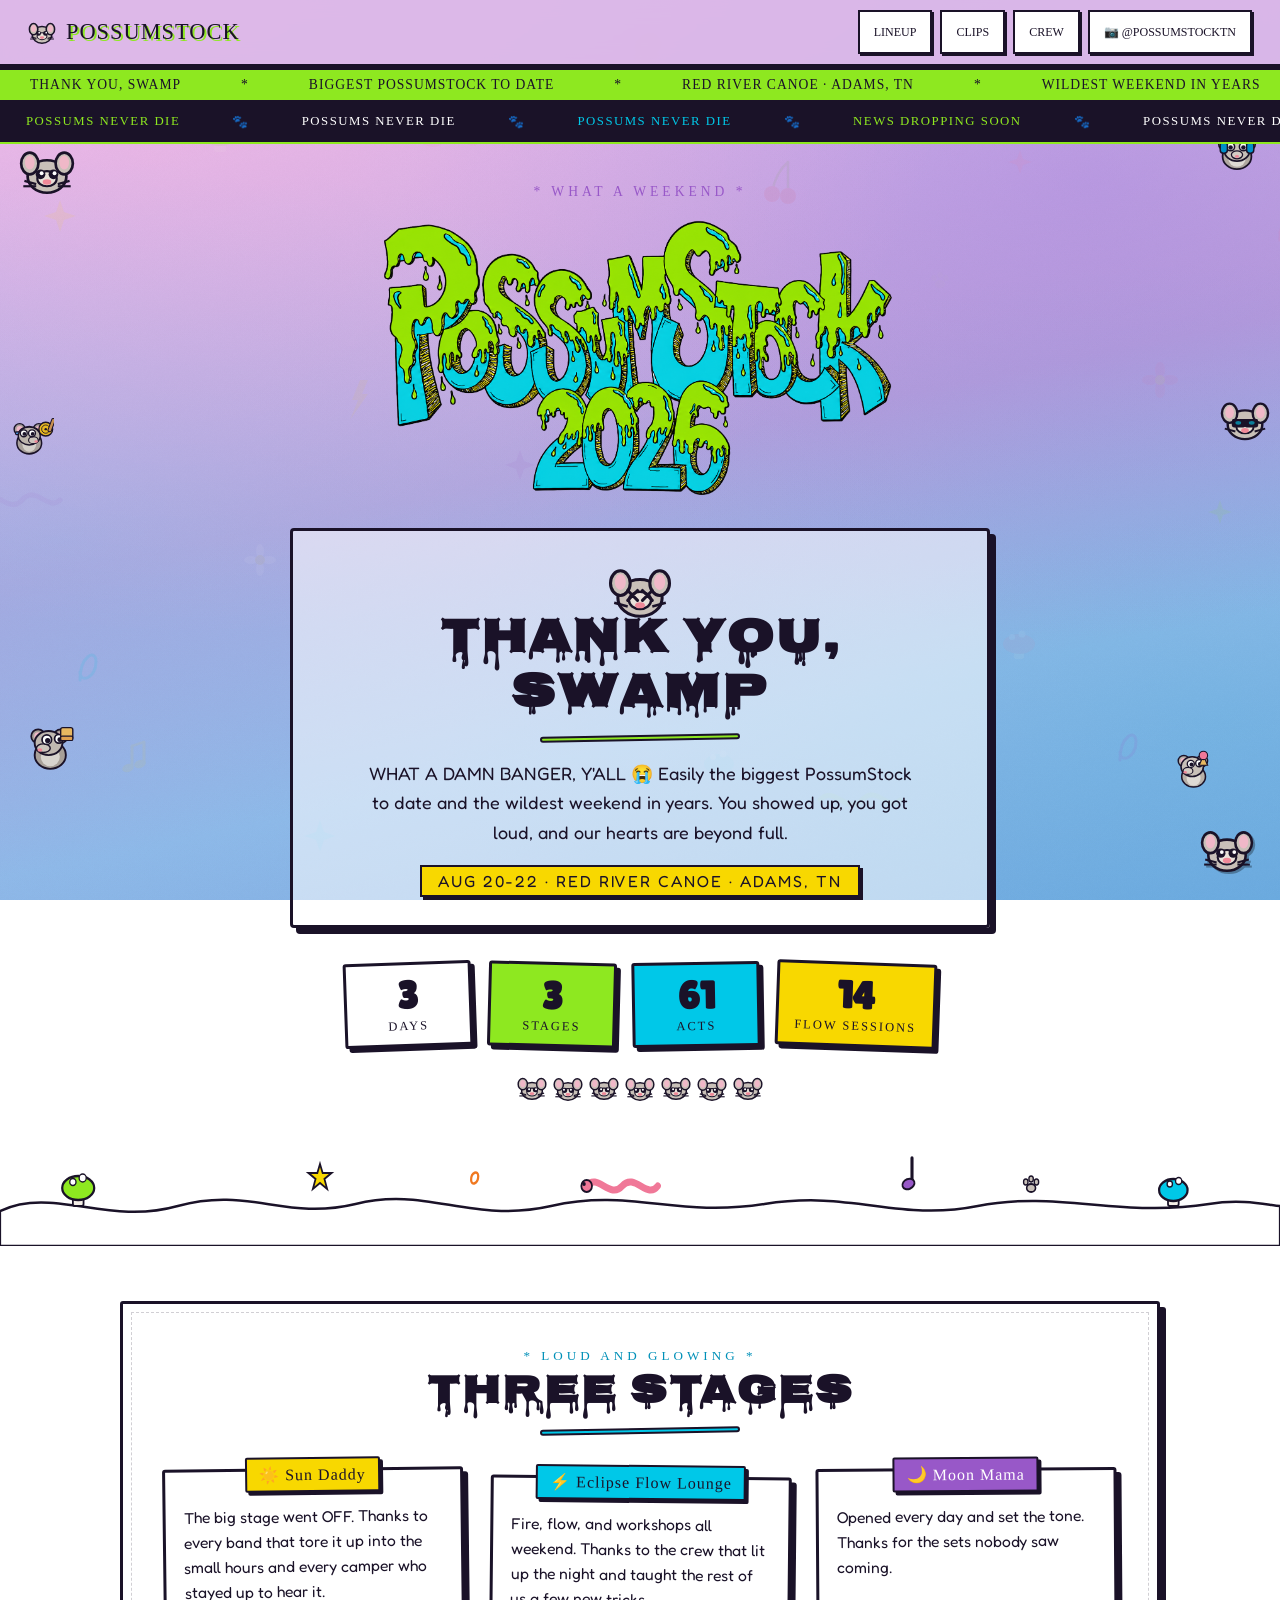
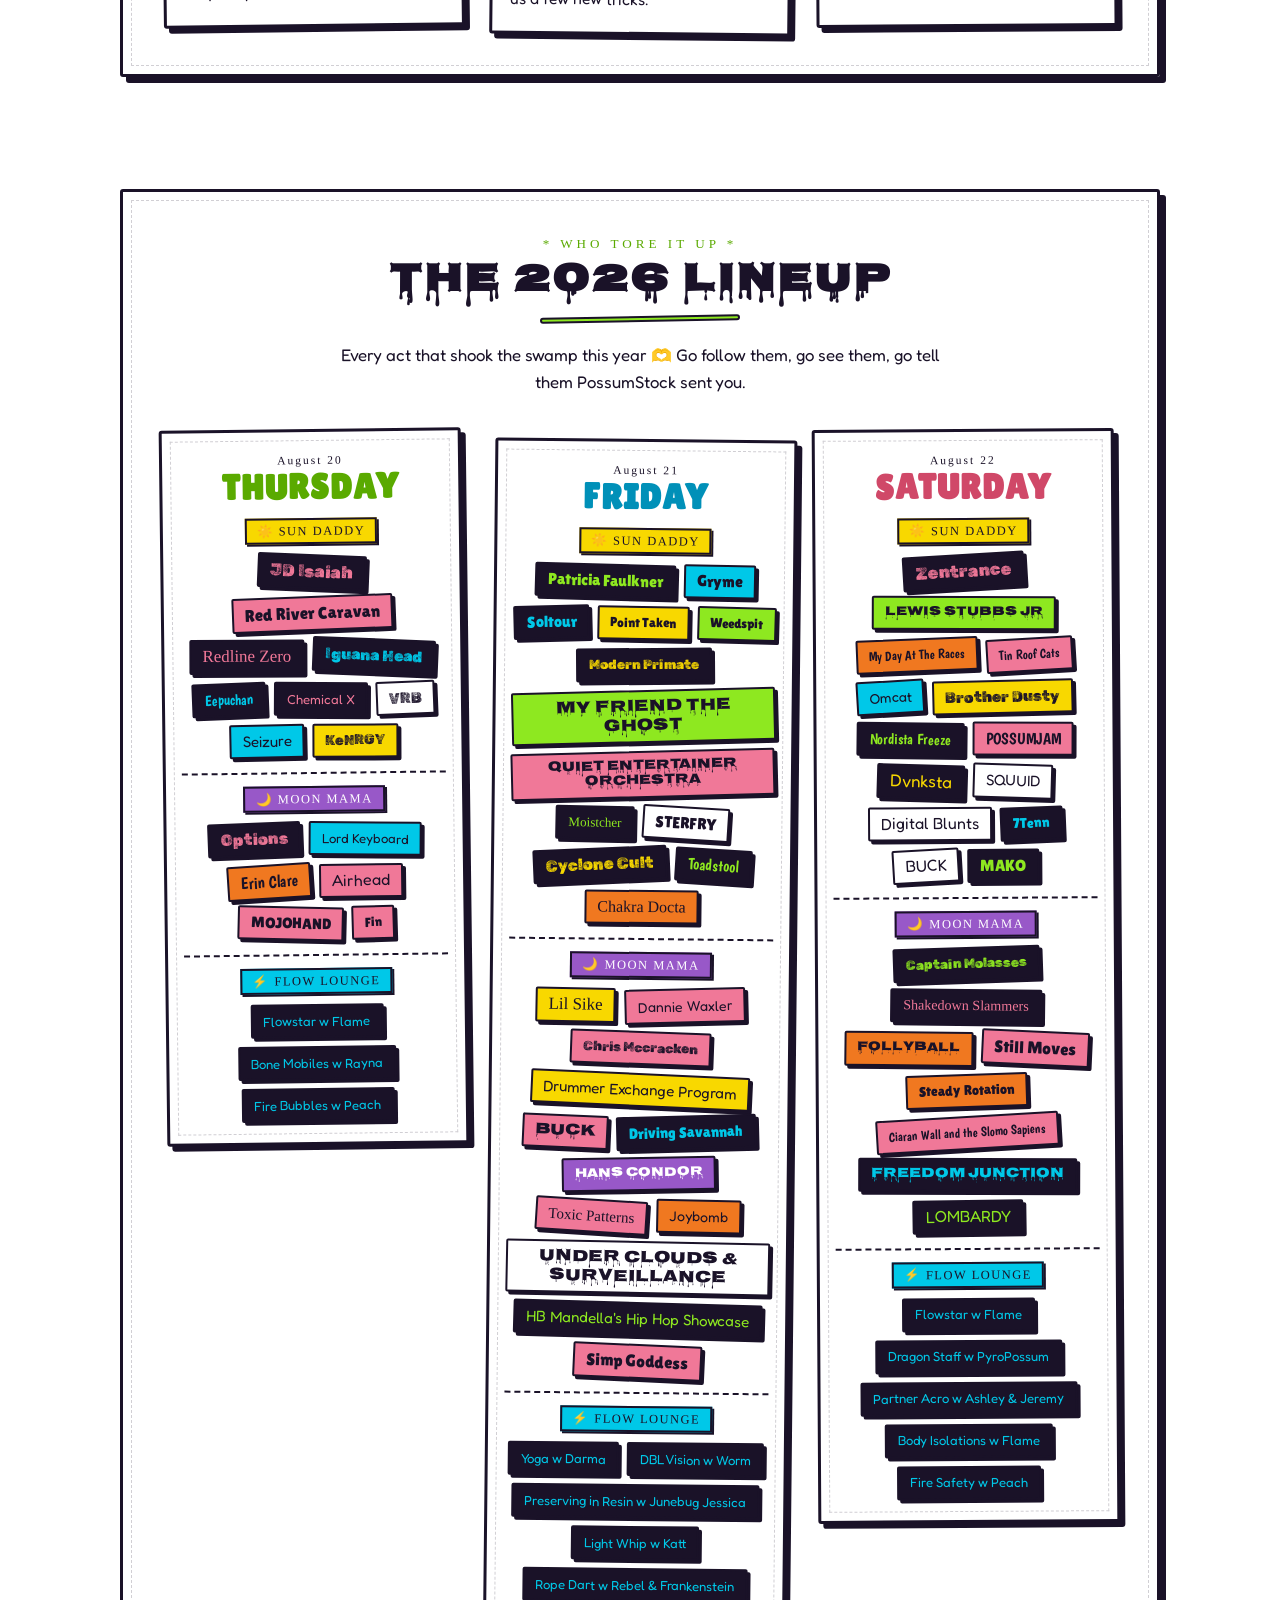
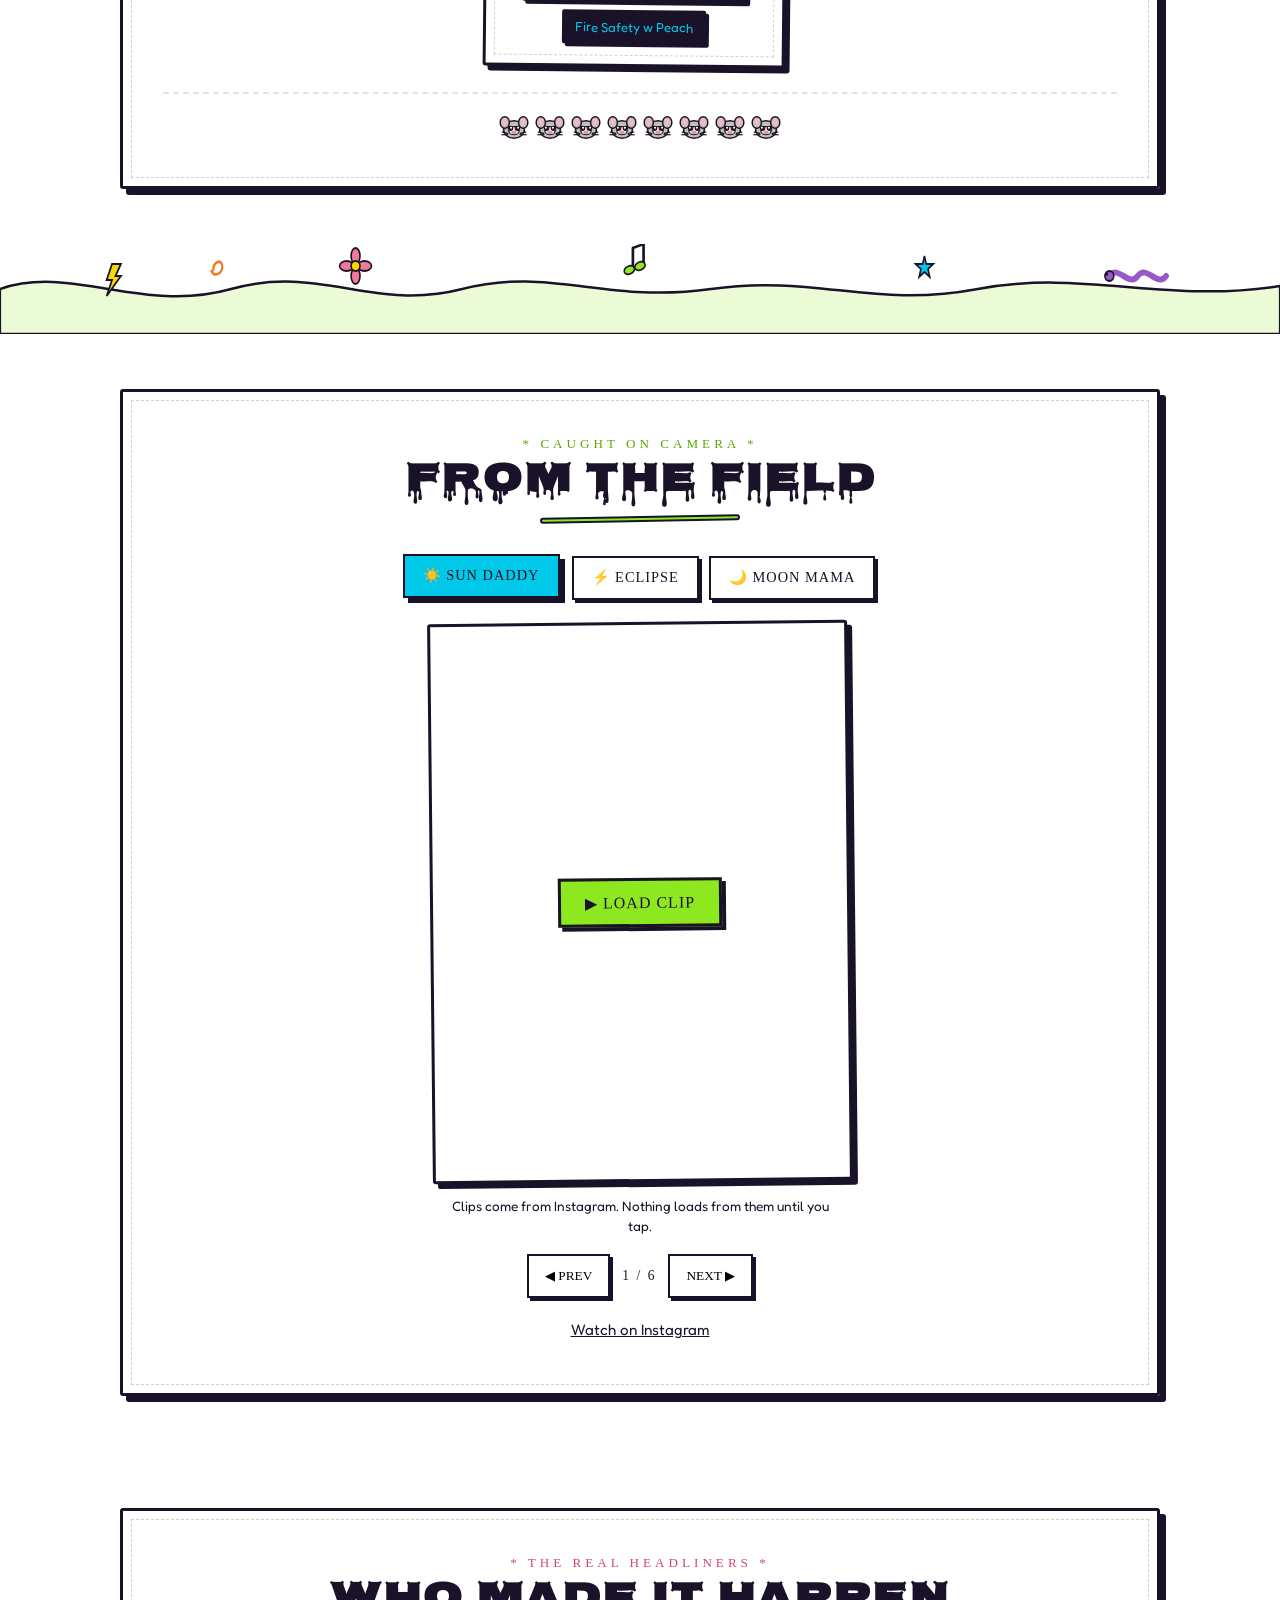
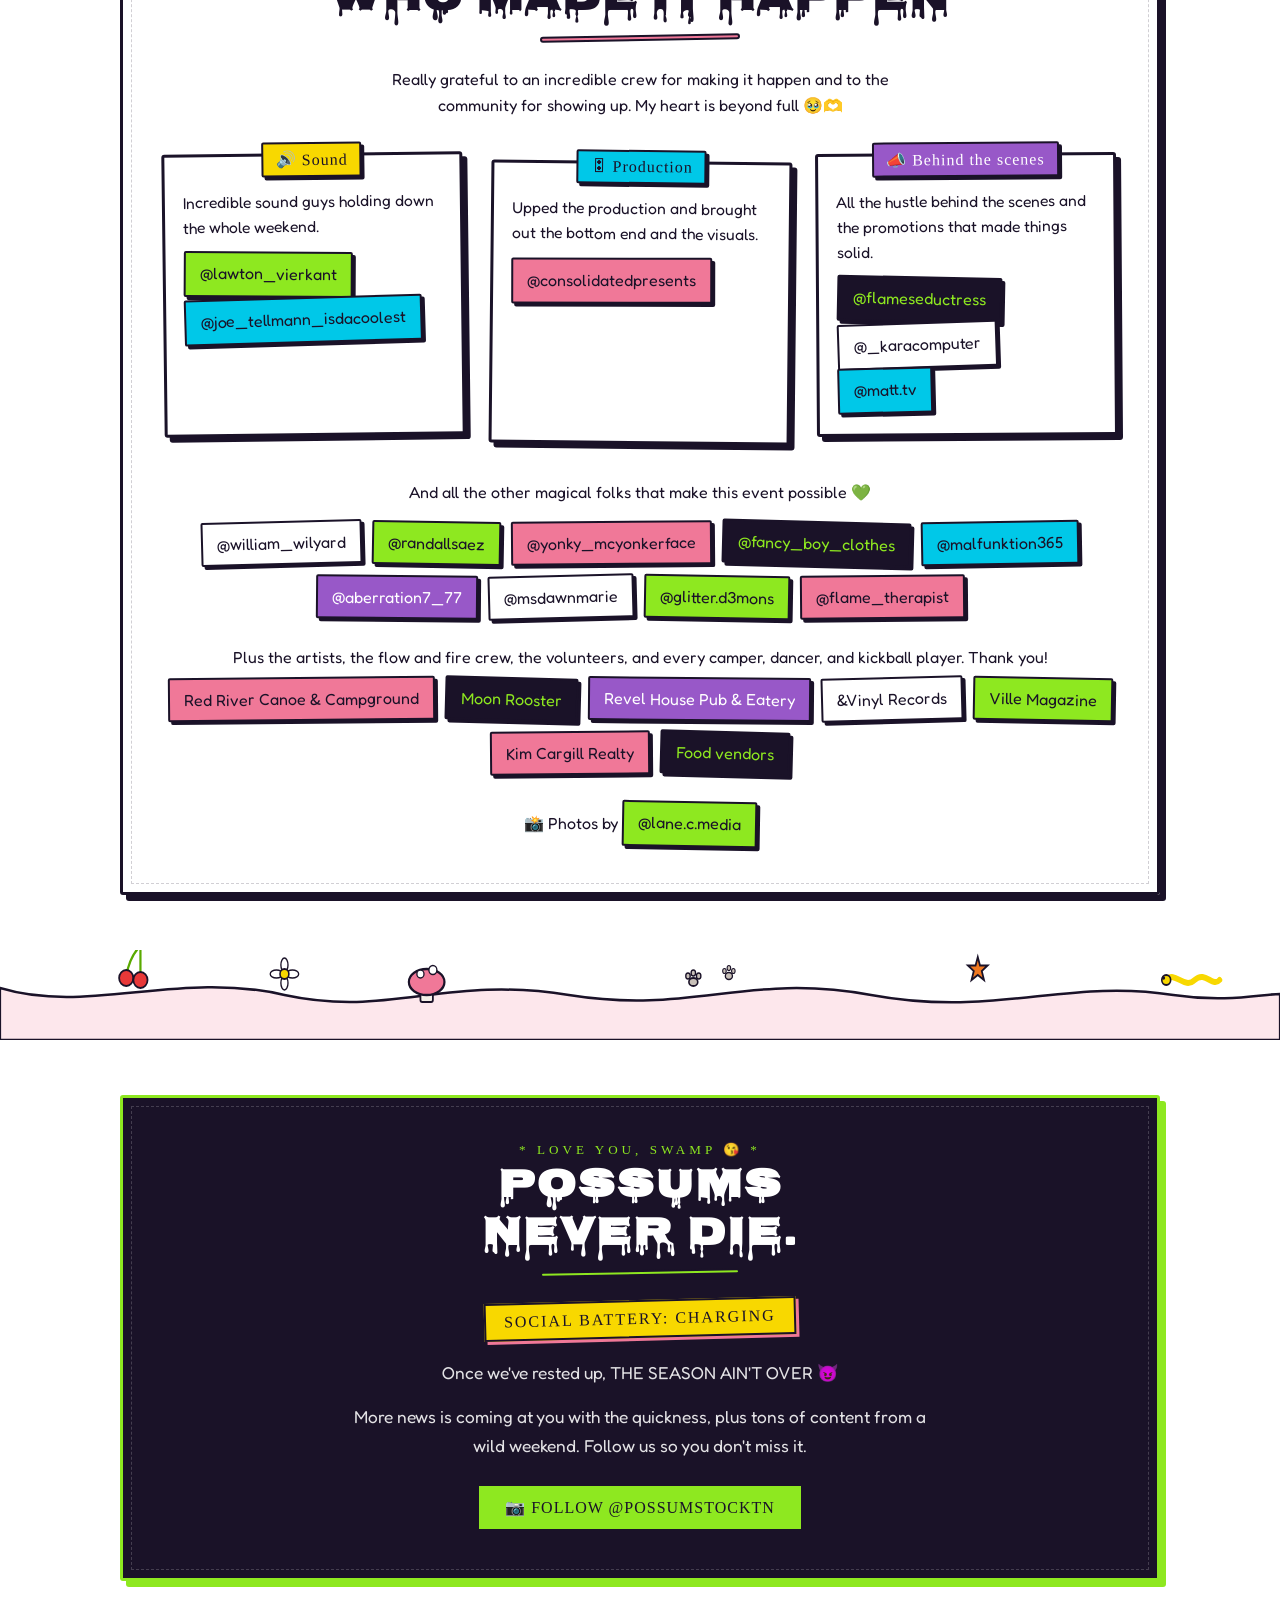
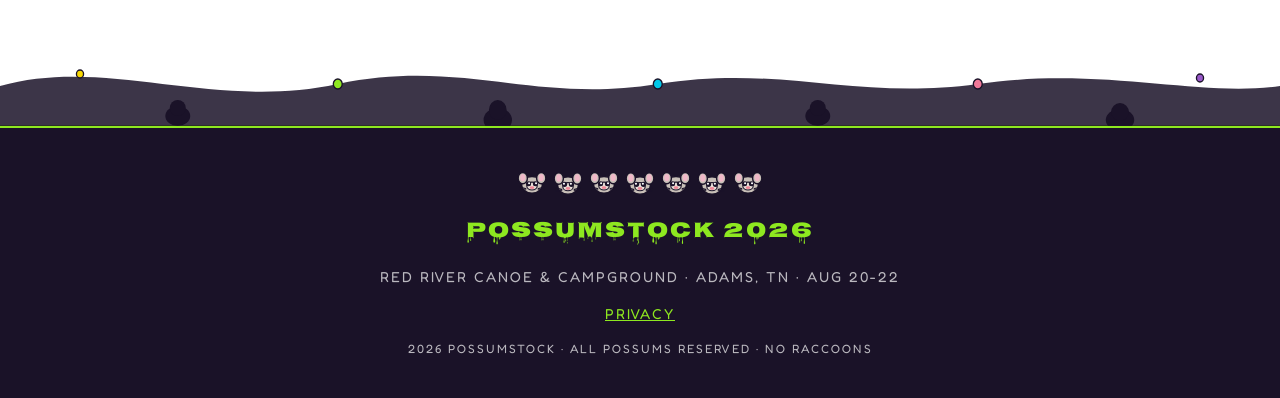
==== commit 09fec939: "Restore event-site look and add the 2026 lineup wall - Bring back the event site's visual system usi" ====
--- a/index.html
+++ b/index.html
@@ -13,7 +13,7 @@
 <link rel="canonical" href="https://possumstock.netlify.app/">
 <title>THANK YOU · POSSUMSTOCK 2026</title>
 <style>
-@import url('https://fonts.googleapis.com/css2?family=Nosifer&family=Lilita+One&family=Permanent+Marker&family=Boogaloo&family=Fredoka+One&display=swap');
+@import url('https://fonts.googleapis.com/css2?family=Nosifer&family=Lilita+One&family=Permanent+Marker&family=Boogaloo&family=Fredoka+One&family=Rubik+Dirt&display=swap');
 
 :root {
   --bg-top:#dbb8e8; --bg-mid:#c4a8e0; --bg-bot:#8ec8f0;
@@ -23,41 +23,67 @@
   --yellow:#f8d800; --orange:#f07820; --purple:#9858c8; --ink:#1a1228;
 }
 * { margin:0; padding:0; box-sizing:border-box; }
-html { scroll-behavior:smooth; }
+html { scroll-behavior:smooth; scrollbar-color:var(--slime) var(--bg-mid); }
 body {
-  min-height:100vh; color:var(--ink); font-family:'Boogaloo',cursive; overflow-x:hidden;
+  min-height:100vh; color:var(--ink); font-family:'Boogaloo',cursive; overflow-x:hidden; position:relative;
   background:
     radial-gradient(ellipse at 15% 0%, rgba(255,180,220,0.5), transparent 50%),
     radial-gradient(ellipse at 85% 20%, rgba(160,120,220,0.35), transparent 45%),
     radial-gradient(ellipse at 5% 60%, rgba(100,200,240,0.3), transparent 50%),
+    radial-gradient(ellipse at 95% 80%, rgba(80,180,220,0.3), transparent 45%),
     linear-gradient(168deg,#e8c0f0 0%,#ceb0e8 25%,#b8a0dc 50%,#90b8e8 75%,#70a8e0 100%);
   background-attachment:fixed;
 }
+/* paper grain + doodle wallpaper, same as the event site */
+body::before {
+  content:''; position:fixed; inset:0; pointer-events:none; z-index:0; opacity:0.6;
+  background-image:url("data:image/svg+xml,%3Csvg xmlns='http://www.w3.org/2000/svg' width='400' height='400'%3E%3Cfilter id='n'%3E%3CfeTurbulence type='fractalNoise' baseFrequency='0.75' numOctaves='4' stitchTiles='stitch'/%3E%3CfeColorMatrix type='saturate' values='0'/%3E%3C/filter%3E%3Crect width='400' height='400' filter='url(%23n)' opacity='0.035'/%3E%3C/svg%3E");
+}
+.doodle-bg { position:fixed; inset:0; z-index:0; pointer-events:none; opacity:0.13; width:100%; height:100%; object-fit:cover; }
 a { color:var(--ink); }
 :focus-visible { outline:3px solid var(--ink); outline-offset:3px; }
-.skip-link { position:absolute; top:-100px; left:12px; z-index:99; background:var(--slime); padding:8px 16px; border:2.5px solid var(--ink); font-family:'Permanent Marker',cursive; text-decoration:none; }
+.skip-link { position:absolute; top:-100px; left:12px; z-index:9999; background:var(--slime); padding:8px 16px; border:2.5px solid var(--ink); font-family:'Permanent Marker',cursive; text-decoration:none; }
 .skip-link:focus { top:12px; }
 
+/* possum cursor (mouse only, turned on by JS) */
+.has-possum-cursor, .has-possum-cursor * { cursor:none !important; }
+#possum-cursor { position:fixed; left:-100px; top:-100px; width:36px; height:34px; pointer-events:none; z-index:99999; transform:translate(-30%,-30%); display:none; }
+.has-possum-cursor #possum-cursor { display:block; }
+
 /* nav */
-nav { display:flex; align-items:center; justify-content:space-between; gap:10px; padding:10px 28px; background:rgba(219,184,232,0.9); border-bottom:3px solid var(--ink); box-shadow:0 3px 0 var(--ink); }
-.nav-logo { font-family:'Permanent Marker',cursive; font-size:1.35rem; text-decoration:none; text-shadow:2px 2px 0 var(--slime); }
+nav { position:sticky; top:0; z-index:500; display:flex; align-items:center; justify-content:space-between; gap:10px; padding:10px 28px; background:rgba(219,184,232,0.9); backdrop-filter:blur(10px); border-bottom:3px solid var(--ink); box-shadow:0 3px 0 var(--ink); }
+.nav-logo { font-family:'Permanent Marker',cursive; font-size:1.4rem; letter-spacing:1px; text-decoration:none; text-shadow:2px 2px 0 var(--slime); display:flex; align-items:center; gap:10px; min-height:44px; }
+.nav-links { list-style:none; display:flex; gap:8px; align-items:center; }
 .nav-btn { font-family:'Permanent Marker',cursive; font-size:0.75rem; text-decoration:none; padding:6px 14px; min-height:44px; display:inline-flex; align-items:center; background:#fff; border:2.5px solid var(--ink); box-shadow:2px 2px 0 var(--ink); transition:all .12s; }
 .nav-btn:hover { background:var(--yellow); transform:translate(-2px,-2px); box-shadow:4px 4px 0 var(--ink); }
 
-/* marquee */
-.ann-bar { overflow:hidden; white-space:nowrap; background:var(--ink); border-bottom:2.5px solid var(--slime); height:42px; display:flex; align-items:center; }
-.ann-inner { display:inline-flex; width:max-content; animation:scroll 30s linear infinite; }
+/* slime ticker + ink marquee */
+.ticker { position:relative; z-index:2; overflow:hidden; white-space:nowrap; background:var(--slime); border-bottom:2.5px solid var(--ink); padding:7px 0; }
+.ticker-inner { display:inline-block; animation:scroll 26s linear infinite; font-family:'Permanent Marker',cursive; font-size:0.85rem; letter-spacing:1px; }
+.ticker-inner span { margin:0 30px; }
+.ann-bar { position:relative; z-index:2; overflow:hidden; white-space:nowrap; background:var(--ink); border-bottom:2.5px solid var(--slime); height:42px; display:flex; align-items:center; }
+.ann-inner { display:inline-flex; width:max-content; animation:scroll 30s linear infinite reverse; }
 .ann-inner span { font-family:'Permanent Marker',cursive; font-size:0.8rem; letter-spacing:1.5px; color:#fff; padding:0 26px; }
 .ann-inner span:nth-child(3n+1) { color:var(--slime); }
 .ann-inner span:nth-child(3n+2) { color:var(--cyan); }
 @keyframes scroll { to { transform:translateX(-50%); } }
 
-main { max-width:1040px; margin:0 auto; padding:44px 20px 70px; position:relative; z-index:1; }
+/* fixed cool possums in the side gutters */
+.hero-deco { position:fixed; z-index:1; pointer-events:none; animation:wobbleDeco 3s ease-in-out infinite; }
+.hero-deco img { display:block; width:100%; height:auto; }
+.hd1 { top:16%; left:1.5%; width:56px; } .hd2 { top:14%; right:1.5%; width:48px; animation-delay:.6s; }
+.hd3 { top:46%; left:.8%; width:44px; animation-delay:1.1s; } .hd4 { top:44%; right:.8%; width:50px; animation-delay:.3s; }
+.hd5 { bottom:14%; left:2%; width:52px; animation-delay:.8s; } .hd6 { bottom:12%; right:5%; width:42px; animation-delay:1.4s; }
+@keyframes wobbleDeco { 0%,100% { transform:rotate(-6deg) scale(1); } 50% { transform:rotate(6deg) scale(1.08); } }
+
+main { position:relative; z-index:2; }
+section { padding:56px 20px; position:relative; scroll-margin-top:70px; }
 
 /* hero */
-.hero { text-align:center; margin-bottom:46px; }
+.hero { text-align:center; padding-top:40px; }
 .eyebrow { font-family:'Permanent Marker',cursive; font-size:0.85rem; letter-spacing:4px; color:var(--purple); display:block; margin-bottom:10px; }
-.hero-logo { display:block; width:100%; max-width:480px; height:auto; margin:0 auto 18px; }
+.hero-logo { display:block; width:100%; max-width:520px; height:auto; margin:0 auto 18px; animation:titleBop 5s ease-in-out infinite; }
+@keyframes titleBop { 0%,100% { transform:rotate(-1.5deg) scale(1); } 50% { transform:rotate(1.5deg) scale(1.02); } }
 .title-card { max-width:700px; margin:0 auto; background:rgba(255,255,255,0.55); border:3.5px solid var(--ink); box-shadow:6px 6px 0 var(--ink); border-radius:4px; padding:30px 34px 28px; position:relative; }
 h1 { font-family:'Nosifer',cursive; font-size:clamp(1.7rem,6vw,3rem); letter-spacing:2px; line-height:1.15; }
 .hand-underline { height:6px; max-width:200px; margin:10px auto 18px; background:var(--slime); border:2px solid var(--ink); border-radius:3px; transform:rotate(-1deg); }
@@ -66,14 +92,35 @@
 .possum-dead { display:block; margin:0 auto -6px; animation:flop 4s ease-in-out infinite; }
 @keyframes flop { 0%,100% { transform:rotate(172deg); } 50% { transform:rotate(188deg); } }
 
-/* sections */
-.card { background:rgba(255,255,255,0.58); border:3px solid var(--ink); box-shadow:6px 6px 0 var(--ink); border-radius:3px; padding:40px 36px 44px; margin-bottom:46px; backdrop-filter:blur(4px); }
-.sec-head { text-align:center; margin-bottom:30px; }
+/* by the numbers */
+.stats { list-style:none; display:flex; flex-wrap:wrap; justify-content:center; gap:16px; max-width:760px; margin:34px auto 0; }
+.stat { min-width:128px; padding:12px 16px 10px; background:#fff; border:3px solid var(--ink); box-shadow:4px 4px 0 var(--ink); border-radius:3px; text-align:center; }
+.stat:nth-child(4n+1) { transform:rotate(-2deg); } .stat:nth-child(4n+2) { transform:rotate(1.5deg); background:var(--slime); }
+.stat:nth-child(4n+3) { transform:rotate(-1deg); background:var(--cyan); } .stat:nth-child(4n) { transform:rotate(2deg); background:var(--yellow); }
+.stat b { display:block; font-family:'Lilita One',cursive; font-size:2.4rem; line-height:1; }
+.stat span { display:block; margin-top:4px; font-family:'Permanent Marker',cursive; font-size:0.78rem; letter-spacing:2px; }
+
+/* bopping possum rows */
+.gang { display:flex; justify-content:center; flex-wrap:wrap; gap:6px; margin-top:26px; }
+.gang span { display:inline-block; animation:possumBop 2s ease-in-out infinite; animation-delay:calc(var(--i) * .18s); }
+.gang img { display:block; width:30px; height:auto; }
+.gang span:nth-child(even) img { transform:scaleX(-1); }
+.card .gang { margin-top:34px; padding-top:18px; border-top:2px dashed rgba(26,18,40,0.12); }
+@keyframes possumBop { 0%,100% { transform:translateY(0) rotate(-4deg); } 50% { transform:translateY(-7px) rotate(4deg); } }
+
+/* wavy dividers */
+.sec-divider { position:relative; z-index:3; display:block; width:100%; height:90px; margin:-1px 0; }
+
+/* section cards */
+.card { max-width:1040px; margin:0 auto; background:rgba(255,255,255,0.58); border:3px solid var(--ink); box-shadow:6px 6px 0 var(--ink); border-radius:3px; padding:44px 40px 46px; position:relative; backdrop-filter:blur(4px); }
+.card::before, .day::before { content:''; position:absolute; inset:8px; border:1.5px dashed rgba(26,18,40,0.2); pointer-events:none; }
+.sec-head { text-align:center; margin-bottom:34px; position:relative; }
 .tag { font-family:'Permanent Marker',cursive; font-size:0.82rem; letter-spacing:4px; display:block; margin-bottom:6px; }
-h2 { font-family:'Nosifer',cursive; font-size:clamp(1.4rem,4vw,2.3rem); letter-spacing:2px; line-height:1.2; }
+h2 { font-family:'Nosifer',cursive; font-size:clamp(1.4rem,4vw,2.5rem); letter-spacing:2px; line-height:1.2; }
+.intro { font-family:'Fredoka One',cursive; font-size:1.05rem; line-height:1.6; max-width:620px; margin:-14px auto 34px; text-align:center; position:relative; }
 
 /* stage thanks */
-.stages { display:grid; grid-template-columns:repeat(3,minmax(0,1fr)); gap:26px; }
+.stages { display:grid; grid-template-columns:repeat(3,minmax(0,1fr)); gap:26px; position:relative; }
 .stage { background:#fff; border:3px solid var(--ink); box-shadow:5px 5px 0 var(--ink); border-radius:3px; padding:26px 18px 20px; position:relative; }
 .stage:nth-child(1) { transform:rotate(-0.7deg); }
 .stage:nth-child(2) { transform:translateY(8px) rotate(0.6deg); }
@@ -82,37 +129,38 @@
 .sun { background:var(--yellow); } .eclipse { background:var(--cyan); } .moon { background:var(--purple); color:#fff; }
 .stage p { font-family:'Fredoka One',cursive; font-size:0.98rem; line-height:1.6; }
 
+/* lineup wall */
+.days { display:grid; grid-template-columns:repeat(3,minmax(0,1fr)); gap:24px; align-items:start; position:relative; }
+.day { position:relative; background:#fff; border:3px solid var(--ink); box-shadow:5px 5px 0 var(--ink); border-radius:3px; padding:22px 16px 20px; }
+.day:nth-child(1) { transform:rotate(-0.7deg); } .day:nth-child(2) { transform:translateY(10px) rotate(0.6deg); } .day:nth-child(3) { transform:rotate(-0.35deg); }
+.day-head { text-align:center; margin-bottom:12px; position:relative; }
+.day-date { display:block; font-family:'Permanent Marker',cursive; font-size:0.72rem; letter-spacing:2px; margin-bottom:6px; }
+.day-title { font-family:'Lilita One',cursive; font-size:clamp(1.6rem,3vw,2.2rem); line-height:0.9; letter-spacing:1px; text-transform:uppercase; }
+.day:nth-child(1) .day-title { color:var(--slime-dark); } .day:nth-child(2) .day-title { color:var(--cyan-dark); } .day:nth-child(3) .day-title { color:var(--pink-dark); }
+.day-stage { position:relative; margin-top:14px; padding-top:12px; border-top:2px dashed var(--ink); }
+.day-stage:first-of-type { border-top:0; padding-top:0; }
+.day-stage h4 { display:table; margin:0 auto 10px; font-family:'Permanent Marker',cursive; font-weight:normal; font-size:0.78rem; letter-spacing:1.5px; padding:3px 10px; border:2px solid var(--ink); box-shadow:2px 2px 0 var(--ink); }
+.acts { list-style:none; display:flex; flex-wrap:wrap; justify-content:center; gap:8px; }
+.act { display:inline-flex; align-items:center; max-width:100%; min-height:34px; padding:6px 11px; background:#fff; border:2.5px solid var(--ink); box-shadow:3px 3px 0 var(--ink); border-radius:2px; font-family:'Fredoka One',cursive; font-size:0.95rem; line-height:1.1; text-align:center; overflow-wrap:anywhere; transition:transform .15s, background .15s, box-shadow .15s; }
+.act:hover { background:var(--yellow) !important; color:var(--ink) !important; transform:translate(-2px,-2px) rotate(-2deg) !important; box-shadow:5px 5px 0 var(--ink); }
+.acts.flow .act { font-family:'Fredoka One',cursive !important; font-size:0.82rem !important; background:var(--ink) !important; color:var(--cyan) !important; }
+
 /* thanks chips */
-.chips { display:flex; flex-wrap:wrap; justify-content:center; gap:10px; }
-.chip { font-family:'Fredoka One',cursive; font-size:1rem; padding:8px 14px; min-height:44px; display:inline-flex; align-items:center; border:2.5px solid var(--ink); box-shadow:3px 3px 0 var(--ink); border-radius:2px; transition:transform .15s, background .15s; cursor:default; }
+.chips { display:flex; flex-wrap:wrap; justify-content:center; gap:10px; position:relative; }
+.chip { max-width:100%; overflow-wrap:anywhere; font-family:'Fredoka One',cursive; font-size:1rem; padding:8px 14px; min-height:44px; display:inline-flex; align-items:center; border:2.5px solid var(--ink); box-shadow:3px 3px 0 var(--ink); border-radius:2px; transition:transform .15s, background .15s; cursor:default; }
 .chip:hover { background:var(--yellow) !important; color:var(--ink) !important; transform:translate(-2px,-2px) rotate(-2deg); }
 .c1 { background:#fff; transform:rotate(-1.5deg); } .c2 { background:var(--slime); transform:rotate(1deg); }
 .c3 { background:var(--pink); transform:rotate(-0.5deg); } .c4 { background:var(--ink); color:var(--slime); transform:rotate(1.5deg); }
 .c5 { background:var(--cyan); transform:rotate(-1deg); } .c6 { background:var(--purple); color:#fff; transform:rotate(0.5deg); }
 a.chip { text-decoration:none; cursor:pointer; }
-.chip-note { text-align:center; font-family:'Fredoka One',cursive; font-size:1rem; line-height:1.6; margin-top:26px; }
-
-/* return */
-.return { background:var(--ink); border-color:var(--slime); box-shadow:6px 6px 0 var(--slime); text-align:center; }
-.return .tag { color:var(--slime); } .return h2 { color:#fff; }
-.return p { font-family:'Fredoka One',cursive; font-size:1.08rem; line-height:1.7; color:rgba(255,255,255,0.88); max-width:600px; margin:0 auto 14px; }
-.status { display:inline-block; margin:6px 0 20px; padding:8px 18px; background:var(--yellow); color:var(--ink); border:2.5px solid var(--ink); box-shadow:3px 3px 0 var(--pink); font-family:'Permanent Marker',cursive; letter-spacing:2px; transform:rotate(-1.5deg); }
-.btns { display:flex; flex-wrap:wrap; gap:14px; justify-content:center; margin-top:22px; }
-.btn { font-family:'Permanent Marker',cursive; font-size:1rem; letter-spacing:1px; text-decoration:none; color:var(--ink); background:var(--slime); border:3px solid var(--ink); box-shadow:4px 4px 0 var(--ink); padding:12px 26px; min-height:48px; display:inline-flex; align-items:center; transition:all .12s; }
-.btn:hover { transform:translate(-3px,-3px); box-shadow:7px 7px 0 var(--ink); }
-.btn.alt { background:#fff; } .btn.alt:hover { background:var(--cyan); }
-
-footer { text-align:center; padding:44px 20px 36px; background:var(--ink); border-top:3px solid var(--slime); }
-.footer-logo { font-family:'Nosifer',cursive; font-size:1.4rem; color:var(--slime); letter-spacing:2px; margin-bottom:10px; }
-.footer-sub { font-family:'Fredoka One',cursive; font-size:0.9rem; color:rgba(255,255,255,0.7); letter-spacing:2px; line-height:2.1; }
-.footer-sub a { color:var(--slime); }
+.chip-note { text-align:center; font-family:'Fredoka One',cursive; font-size:1rem; line-height:1.6; margin-top:26px; position:relative; }
 
 /* clips */
-.clip-tabs { display:flex; flex-wrap:wrap; justify-content:center; gap:10px; margin-bottom:22px; }
+.clip-tabs { display:flex; flex-wrap:wrap; justify-content:center; gap:10px; margin-bottom:22px; position:relative; }
 .clip-tab { font-family:'Permanent Marker',cursive; font-size:0.9rem; letter-spacing:1px; padding:10px 18px; min-height:44px; background:#fff; color:var(--ink); border:2.5px solid var(--ink); box-shadow:3px 3px 0 var(--ink); cursor:pointer; transition:all .12s; }
 .clip-tab:hover, .clip-tab[aria-selected="true"] { background:var(--cyan); transform:translate(-2px,-2px); box-shadow:5px 5px 0 var(--ink); }
-.clip-stage { max-width:420px; margin:0 auto; text-align:center; }
-.clip-frame { width:100%; min-height:560px; background:#fff; border:3px solid var(--ink); box-shadow:5px 5px 0 var(--ink); border-radius:3px; display:flex; align-items:center; justify-content:center; overflow:hidden; }
+.clip-stage { max-width:420px; margin:0 auto; text-align:center; position:relative; }
+.clip-frame { width:100%; min-height:560px; background:#fff; border:3px solid var(--ink); box-shadow:5px 5px 0 var(--ink); border-radius:3px; display:flex; align-items:center; justify-content:center; overflow:hidden; transform:rotate(-0.6deg); }
 .clip-frame iframe { width:100%; height:600px; border:0; display:block; }
 .clip-load { font-family:'Permanent Marker',cursive; font-size:1rem; letter-spacing:1px; color:var(--ink); background:var(--slime); border:3px solid var(--ink); box-shadow:4px 4px 0 var(--ink); padding:12px 24px; min-height:48px; cursor:pointer; transition:all .12s; }
 .clip-load:hover { transform:translate(-3px,-3px); box-shadow:7px 7px 0 var(--ink); }
@@ -125,18 +173,48 @@
 .clip-credit a { color:var(--ink); }
 .clip-link { display:inline-block; margin-top:14px; font-family:'Fredoka One',cursive; font-size:0.95rem; padding:8px 4px; }
 
+/* closing card */
+.return { background:var(--ink); border-color:var(--slime); box-shadow:6px 6px 0 var(--slime); text-align:center; }
+.return::before { border-color:rgba(255,255,255,0.18); }
+.return .tag { color:var(--slime); } .return h2 { color:#fff; }
+.return p { font-family:'Fredoka One',cursive; font-size:1.08rem; line-height:1.7; color:rgba(255,255,255,0.88); max-width:600px; margin:0 auto 14px; position:relative; }
+.status { display:inline-block; margin:6px 0 20px; padding:8px 18px; background:var(--yellow); color:var(--ink); border:2.5px solid var(--ink); box-shadow:3px 3px 0 var(--pink); font-family:'Permanent Marker',cursive; letter-spacing:2px; transform:rotate(-1.5deg); }
+.btns { display:flex; flex-wrap:wrap; gap:14px; justify-content:center; margin-top:22px; position:relative; }
+.btn { font-family:'Permanent Marker',cursive; font-size:1rem; letter-spacing:1px; text-decoration:none; color:var(--ink); background:var(--slime); border:3px solid var(--ink); box-shadow:4px 4px 0 var(--ink); padding:12px 26px; min-height:48px; display:inline-flex; align-items:center; transition:all .12s; }
+.btn:hover { transform:translate(-3px,-3px); box-shadow:7px 7px 0 var(--ink); }
+
+footer { position:relative; z-index:2; text-align:center; padding:40px 20px 36px; background:var(--ink); border-top:3px solid var(--slime); }
+.footer-logo { font-family:'Nosifer',cursive; font-size:1.4rem; color:var(--slime); letter-spacing:2px; margin-bottom:10px; }
+.footer-sub { font-family:'Fredoka One',cursive; font-size:0.9rem; color:rgba(255,255,255,0.7); letter-spacing:2px; line-height:2.1; }
+.footer-sub a { color:var(--slime); display:inline-block; min-height:44px; line-height:44px; padding:0 8px; }
+footer .gang { margin:0 0 18px; }
+
+/* back to top */
+.possum-float { position:fixed; bottom:22px; right:22px; z-index:600; padding:4px; border:0; background:transparent; cursor:pointer; animation:possumBop 2.5s ease-in-out infinite; filter:drop-shadow(2px 2px 0 rgba(0,0,0,0.3)); }
+.possum-float:hover { filter:drop-shadow(4px 4px 0 rgba(0,0,0,0.3)); }
+.possum-float img { display:block; width:54px; height:auto; }
+
+@media (max-width:1100px) { .hero-deco { display:none; } }
 @media (max-width:900px) {
-  .stages { grid-template-columns:1fr; gap:42px; }
-  .stage:nth-child(n) { transform:none; max-width:560px; width:100%; margin:0 auto; }
+  .stages, .days { grid-template-columns:1fr; gap:42px; }
+  .days { gap:28px; }
+  .stage:nth-child(n), .day:nth-child(n) { transform:none; max-width:560px; width:100%; margin:0 auto; }
+}
+@media (max-width:700px) {
+  .nav-links li:not(:last-child) { display:none; }
+  .sec-divider { height:50px; }
+  section { padding:40px 14px; }
 }
 @media (max-width:480px) {
-  nav { padding:8px 12px; } .nav-logo { font-size:1rem; }
-  main { padding:26px 12px 50px; }
+  nav { padding:8px 12px; } .nav-logo { font-size:1rem; gap:6px; } .nav-ig-text { display:none; }
   .title-card { padding:22px 16px 22px; box-shadow:3px 3px 0 var(--ink); }
-  .card { padding:26px 16px 30px; box-shadow:4px 4px 0 var(--ink); }
+  .card { padding:28px 16px 30px; box-shadow:4px 4px 0 var(--ink); }
+  .stat { min-width:calc(50% - 8px); }
   .btn { width:100%; justify-content:center; }
+  .possum-float { bottom:14px; right:14px; } .possum-float img { width:42px; }
 }
 @media (prefers-reduced-motion: reduce) {
+  html { scroll-behavior:auto; }
   *, *::before, *::after { animation:none !important; transition-duration:0.001ms !important; }
   .possum-dead { transform:rotate(180deg); }
 }
@@ -144,12 +222,33 @@
 </head>
 <body>
 <a class="skip-link" href="#main">Skip to main content</a>
+<img class="doodle-bg" src="assets/custom/doodle-background.svg" alt="" aria-hidden="true">
+<img id="possum-cursor" src="assets/custom/possum-cursor.svg" alt="" aria-hidden="true">
+
+<!-- Cool possums in the side gutters. JS picks a random variant for each slot. -->
+<div class="hero-deco hd1" aria-hidden="true"></div>
+<div class="hero-deco hd2" aria-hidden="true"></div>
+<div class="hero-deco hd3" aria-hidden="true"></div>
+<div class="hero-deco hd4" aria-hidden="true"></div>
+<div class="hero-deco hd5" aria-hidden="true"></div>
+<div class="hero-deco hd6" aria-hidden="true"></div>
 
 <nav aria-label="Main navigation">
-  <a class="nav-logo" href="/">🐾 POSSUMSTOCK</a>
-  <a class="nav-btn" href="https://www.instagram.com/possumstocktn/" target="_blank" rel="noopener">📷 @POSSUMSTOCKTN</a>
+  <a class="nav-logo" href="#main"><img src="assets/custom/possum-nav-mark.svg" width="28" height="28" alt="">POSSUMSTOCK</a>
+  <ul class="nav-links">
+    <li><a class="nav-btn" href="#lineup">LINEUP</a></li>
+    <li><a class="nav-btn" href="#clips">CLIPS</a></li>
+    <li><a class="nav-btn" href="#crew">CREW</a></li>
+    <li><a class="nav-btn" href="https://www.instagram.com/possumstocktn/" target="_blank" rel="noopener" aria-label="PossumStock on Instagram">📷<span class="nav-ig-text">&nbsp;@POSSUMSTOCKTN</span></a></li>
+  </ul>
 </nav>
 
+<div class="ticker" aria-hidden="true">
+  <div class="ticker-inner">
+    <span>THANK YOU, SWAMP</span><span>*</span><span>BIGGEST POSSUMSTOCK TO DATE</span><span>*</span><span>RED RIVER CANOE · ADAMS, TN</span><span>*</span><span>WILDEST WEEKEND IN YEARS</span><span>*</span><span>THE SEASON AIN'T OVER</span><span>*</span>
+    <span>THANK YOU, SWAMP</span><span>*</span><span>BIGGEST POSSUMSTOCK TO DATE</span><span>*</span><span>RED RIVER CANOE · ADAMS, TN</span><span>*</span><span>WILDEST WEEKEND IN YEARS</span><span>*</span><span>THE SEASON AIN'T OVER</span><span>*</span>
+  </div>
+</div>
 <div class="ann-bar" aria-hidden="true">
   <div class="ann-inner">
     <span>POSSUMS NEVER DIE</span><span>🐾</span><span>POSSUMS NEVER DIE</span><span>🐾</span><span>POSSUMS NEVER DIE</span><span>🐾</span><span>NEWS DROPPING SOON</span><span>🐾</span>
@@ -180,135 +279,268 @@
       <p class="lede">WHAT A DAMN BANGER, Y'ALL 😭 Easily the biggest PossumStock to date and the wildest weekend in years. You showed up, you got loud, and our hearts are beyond full.</p>
       <span class="dates">AUG 20-22 · RED RIVER CANOE · ADAMS, TN</span>
     </div>
+    <!-- Filled from LINEUP below, so the numbers always match the lineup. -->
+    <ul class="stats" id="stats" aria-label="PossumStock 2026 by the numbers"></ul>
+    <div class="gang" data-gang="7" aria-hidden="true"></div>
   </section>
 
-  <section class="card" aria-labelledby="stages-h">
-    <div class="sec-head">
-      <span class="tag" style="color:var(--cyan-dark);">* LOUD AND GLOWING *</span>
-      <h2 id="stages-h">THREE STAGES</h2>
-      <div class="hand-underline" style="background:var(--cyan);"></div>
-    </div>
-    <div class="stages">
-      <article class="stage">
-        <span class="stage-name sun">☀️ Sun Daddy</span>
-        <p>The big stage went OFF. Thanks to every band that tore it up into the small hours and every camper who stayed up to hear it.</p>
-      </article>
-      <article class="stage">
-        <span class="stage-name eclipse">⚡ Eclipse Flow Lounge</span>
-        <p>Fire, flow, and workshops all weekend. Thanks to the crew that lit up the night and taught the rest of us a few new tricks.</p>
-      </article>
-      <article class="stage">
-        <span class="stage-name moon">🌙 Moon Mama</span>
-        <p>Opened every day and set the tone. Thanks for the sets nobody saw coming.</p>
-      </article>
+  <img class="sec-divider" src="assets/custom/divider-hero-lineup.svg" alt="" aria-hidden="true">
+
+  <section aria-labelledby="stages-h">
+    <div class="card">
+      <div class="sec-head">
+        <span class="tag" style="color:var(--cyan-dark);">* LOUD AND GLOWING *</span>
+        <h2 id="stages-h">THREE STAGES</h2>
+        <div class="hand-underline" style="background:var(--cyan);"></div>
+      </div>
+      <div class="stages">
+        <article class="stage">
+          <span class="stage-name sun">☀️ Sun Daddy</span>
+          <p>The big stage went OFF. Thanks to every band that tore it up into the small hours and every camper who stayed up to hear it.</p>
+        </article>
+        <article class="stage">
+          <span class="stage-name eclipse">⚡ Eclipse Flow Lounge</span>
+          <p>Fire, flow, and workshops all weekend. Thanks to the crew that lit up the night and taught the rest of us a few new tricks.</p>
+        </article>
+        <article class="stage">
+          <span class="stage-name moon">🌙 Moon Mama</span>
+          <p>Opened every day and set the tone. Thanks for the sets nobody saw coming.</p>
+        </article>
+      </div>
     </div>
   </section>
 
-  <section class="card" aria-labelledby="clips-h">
-    <div class="sec-head">
-      <span class="tag" style="color:var(--slime-dark);">* CAUGHT ON CAMERA *</span>
-      <h2 id="clips-h">FROM THE FIELD</h2>
-      <div class="hand-underline"></div>
-    </div>
-    <div class="clip-tabs" role="tablist" aria-label="Clips by stage">
-      <button class="clip-tab" type="button" role="tab" aria-selected="true" data-stage="sun">☀️ SUN DADDY</button>
-      <button class="clip-tab" type="button" role="tab" aria-selected="false" data-stage="eclipse">⚡ ECLIPSE</button>
-      <button class="clip-tab" type="button" role="tab" aria-selected="false" data-stage="moon">🌙 MOON MAMA</button>
-    </div>
-    <div class="clip-stage" role="tabpanel">
-      <div class="clip-frame" id="clipFrame">
-        <button class="clip-load" id="clipLoad" type="button">▶ LOAD CLIP</button>
-      </div>
-      <p class="clip-hint" id="clipHint">Clips come from Instagram. Nothing loads from them until you tap.</p>
-      <div class="clip-ctl">
-        <button type="button" id="clipPrev" aria-label="Previous clip">◀ PREV</button>
-        <span class="clip-count" id="clipCount" aria-live="polite"></span>
-        <button type="button" id="clipNext" aria-label="Next clip">NEXT ▶</button>
-      </div>
-      <p class="clip-credit" id="clipCredit" hidden></p>
-      <a class="clip-link" id="clipLink" href="https://www.instagram.com/possumstocktn/" target="_blank" rel="noopener">Watch on Instagram</a>
+  <section id="lineup" aria-labelledby="lineup-h">
+    <div class="card">
+      <div class="sec-head">
+        <span class="tag" style="color:var(--slime-dark);">* WHO TORE IT UP *</span>
+        <h2 id="lineup-h">THE 2026 LINEUP</h2>
+        <div class="hand-underline"></div>
+      </div>
+      <p class="intro">Every act that shook the swamp this year 🫶 Go follow them, go see them, go tell them PossumStock sent you.</p>
+      <div class="days" id="lineupDays"></div>
+      <div class="gang" data-gang="8" aria-hidden="true"></div>
     </div>
   </section>
 
-  <section class="card" aria-labelledby="who-h">
-    <div class="sec-head">
-      <span class="tag" style="color:var(--pink-dark);">* THE REAL HEADLINERS *</span>
-      <h2 id="who-h">WHO MADE IT HAPPEN</h2>
-      <div class="hand-underline" style="background:var(--pink);"></div>
-    </div>
-    <p class="chip-note" style="margin:-8px auto 34px;max-width:560px;">Really grateful to an incredible crew for making it happen and to the community for showing up. My heart is beyond full 🥹🫶</p>
-    <div class="stages">
-      <article class="stage">
-        <span class="stage-name sun">🔊 Sound</span>
-        <p>Incredible sound guys holding down the whole weekend.</p>
-        <p style="margin-top:12px;"><a class="chip c2" href="https://www.instagram.com/lawton_vierkant/" target="_blank" rel="noopener">@lawton_vierkant</a> <a class="chip c5" href="https://www.instagram.com/joe_tellmann_isdacoolest/" target="_blank" rel="noopener">@joe_tellmann_isdacoolest</a></p>
-      </article>
-      <article class="stage">
-        <span class="stage-name eclipse">🎛 Production</span>
-        <p>Upped the production and brought out the bottom end and the visuals.</p>
-        <p style="margin-top:12px;"><a class="chip c3" href="https://www.instagram.com/consolidatedpresents/" target="_blank" rel="noopener">@consolidatedpresents</a></p>
-      </article>
-      <article class="stage">
-        <span class="stage-name moon">📣 Behind the scenes</span>
-        <p>All the hustle behind the scenes and the promotions that made things solid.</p>
-        <p style="margin-top:12px;"><a class="chip c4" href="https://www.instagram.com/flameseductress/" target="_blank" rel="noopener">@flameseductress</a> <a class="chip c1" href="https://www.instagram.com/_karacomputer/" target="_blank" rel="noopener">@_karacomputer</a> <a class="chip c5" href="https://www.instagram.com/matt.tv/" target="_blank" rel="noopener">@matt.tv</a></p>
-      </article>
-    </div>
-    <p class="chip-note" style="margin-top:44px;">And all the other magical folks that make this event possible 💚</p>
-    <div class="chips" style="margin-top:16px;">
-      <a class="chip c1" href="https://www.instagram.com/william_wilyard/" target="_blank" rel="noopener">@william_wilyard</a>
-      <a class="chip c2" href="https://www.instagram.com/randallsaez/" target="_blank" rel="noopener">@randallsaez</a>
-      <a class="chip c3" href="https://www.instagram.com/yonky_mcyonkerface/" target="_blank" rel="noopener">@yonky_mcyonkerface</a>
-      <a class="chip c4" href="https://www.instagram.com/fancy_boy_clothes/" target="_blank" rel="noopener">@fancy_boy_clothes</a>
-      <a class="chip c5" href="https://www.instagram.com/malfunktion365/" target="_blank" rel="noopener">@malfunktion365</a>
-      <a class="chip c6" href="https://www.instagram.com/aberration7_77/" target="_blank" rel="noopener">@aberration7_77</a>
-      <a class="chip c1" href="https://www.instagram.com/msdawnmarie/" target="_blank" rel="noopener">@msdawnmarie</a>
-      <a class="chip c2" href="https://www.instagram.com/glitter.d3mons/" target="_blank" rel="noopener">@glitter.d3mons</a>
-      <a class="chip c3" href="https://www.instagram.com/flame_therapist/" target="_blank" rel="noopener">@flame_therapist</a>
-    </div>
-    <p class="chip-note">Plus the artists, the flow and fire crew, the volunteers, and every camper, dancer, and kickball player. Thank you!</p>
-    <div class="chips" style="margin-top:6px;">
-      <span class="chip c3">Red River Canoe &amp; Campground</span>
-      <span class="chip c4">Moon Rooster</span>
-      <span class="chip c6">Revel House Pub &amp; Eatery</span>
-      <span class="chip c1">&amp;Vinyl Records</span>
-      <span class="chip c2">Ville Magazine</span>
-      <span class="chip c3">Kim Cargill Realty</span>
-      <span class="chip c4">Food vendors</span>
-    </div>
-    <p class="chip-note">📸 Photos by <a class="chip c2" href="https://www.instagram.com/lane.c.media/" target="_blank" rel="noopener">@lane.c.media</a></p>
-  </section>
-
-  <section class="card return" aria-labelledby="back-h">
-    <div class="sec-head" style="margin-bottom:14px;">
-      <span class="tag">* LOVE YOU, SWAMP 😘 *</span>
-      <h2 id="back-h">POSSUMS<br>NEVER DIE.</h2>
-      <div class="hand-underline"></div>
-    </div>
-    <span class="status">SOCIAL BATTERY: CHARGING</span>
-    <p>Once we've rested up, THE SEASON AIN'T OVER 😈</p>
-    <p>More news is coming at you with the quickness, plus tons of content from a wild weekend. Follow us so you don't miss it.</p>
-    <div class="btns">
-      <a class="btn" href="https://www.instagram.com/possumstocktn/" target="_blank" rel="noopener">📷 FOLLOW @POSSUMSTOCKTN</a>
+  <img class="sec-divider" src="assets/custom/divider-lineup-schedule.svg" alt="" aria-hidden="true">
+
+  <section id="clips" aria-labelledby="clips-h">
+    <div class="card">
+      <div class="sec-head">
+        <span class="tag" style="color:var(--slime-dark);">* CAUGHT ON CAMERA *</span>
+        <h2 id="clips-h">FROM THE FIELD</h2>
+        <div class="hand-underline"></div>
+      </div>
+      <div class="clip-tabs" role="tablist" aria-label="Clips by stage">
+        <button class="clip-tab" type="button" role="tab" aria-selected="true" data-stage="sun">☀️ SUN DADDY</button>
+        <button class="clip-tab" type="button" role="tab" aria-selected="false" data-stage="eclipse">⚡ ECLIPSE</button>
+        <button class="clip-tab" type="button" role="tab" aria-selected="false" data-stage="moon">🌙 MOON MAMA</button>
+      </div>
+      <div class="clip-stage" role="tabpanel">
+        <div class="clip-frame" id="clipFrame">
+          <button class="clip-load" id="clipLoad" type="button">▶ LOAD CLIP</button>
+        </div>
+        <p class="clip-hint" id="clipHint">Clips come from Instagram. Nothing loads from them until you tap.</p>
+        <div class="clip-ctl">
+          <button type="button" id="clipPrev" aria-label="Previous clip">◀ PREV</button>
+          <span class="clip-count" id="clipCount" aria-live="polite"></span>
+          <button type="button" id="clipNext" aria-label="Next clip">NEXT ▶</button>
+        </div>
+        <p class="clip-credit" id="clipCredit" hidden></p>
+        <a class="clip-link" id="clipLink" href="https://www.instagram.com/possumstocktn/" target="_blank" rel="noopener">Watch on Instagram</a>
+      </div>
     </div>
   </section>
 
+  <section id="crew" aria-labelledby="who-h">
+    <div class="card">
+      <div class="sec-head">
+        <span class="tag" style="color:var(--pink-dark);">* THE REAL HEADLINERS *</span>
+        <h2 id="who-h">WHO MADE IT HAPPEN</h2>
+        <div class="hand-underline" style="background:var(--pink);"></div>
+      </div>
+      <p class="chip-note" style="margin:-8px auto 34px;max-width:560px;">Really grateful to an incredible crew for making it happen and to the community for showing up. My heart is beyond full 🥹🫶</p>
+      <div class="stages">
+        <article class="stage">
+          <span class="stage-name sun">🔊 Sound</span>
+          <p>Incredible sound guys holding down the whole weekend.</p>
+          <p style="margin-top:12px;"><a class="chip c2" href="https://www.instagram.com/lawton_vierkant/" target="_blank" rel="noopener">@lawton_vierkant</a> <a class="chip c5" href="https://www.instagram.com/joe_tellmann_isdacoolest/" target="_blank" rel="noopener">@joe_tellmann_isdacoolest</a></p>
+        </article>
+        <article class="stage">
+          <span class="stage-name eclipse">🎛 Production</span>
+          <p>Upped the production and brought out the bottom end and the visuals.</p>
+          <p style="margin-top:12px;"><a class="chip c3" href="https://www.instagram.com/consolidatedpresents/" target="_blank" rel="noopener">@consolidatedpresents</a></p>
+        </article>
+        <article class="stage">
+          <span class="stage-name moon">📣 Behind the scenes</span>
+          <p>All the hustle behind the scenes and the promotions that made things solid.</p>
+          <p style="margin-top:12px;"><a class="chip c4" href="https://www.instagram.com/flameseductress/" target="_blank" rel="noopener">@flameseductress</a> <a class="chip c1" href="https://www.instagram.com/_karacomputer/" target="_blank" rel="noopener">@_karacomputer</a> <a class="chip c5" href="https://www.instagram.com/matt.tv/" target="_blank" rel="noopener">@matt.tv</a></p>
+        </article>
+      </div>
+      <p class="chip-note" style="margin-top:44px;">And all the other magical folks that make this event possible 💚</p>
+      <div class="chips" style="margin-top:16px;">
+        <a class="chip c1" href="https://www.instagram.com/william_wilyard/" target="_blank" rel="noopener">@william_wilyard</a>
+        <a class="chip c2" href="https://www.instagram.com/randallsaez/" target="_blank" rel="noopener">@randallsaez</a>
+        <a class="chip c3" href="https://www.instagram.com/yonky_mcyonkerface/" target="_blank" rel="noopener">@yonky_mcyonkerface</a>
+        <a class="chip c4" href="https://www.instagram.com/fancy_boy_clothes/" target="_blank" rel="noopener">@fancy_boy_clothes</a>
+        <a class="chip c5" href="https://www.instagram.com/malfunktion365/" target="_blank" rel="noopener">@malfunktion365</a>
+        <a class="chip c6" href="https://www.instagram.com/aberration7_77/" target="_blank" rel="noopener">@aberration7_77</a>
+        <a class="chip c1" href="https://www.instagram.com/msdawnmarie/" target="_blank" rel="noopener">@msdawnmarie</a>
+        <a class="chip c2" href="https://www.instagram.com/glitter.d3mons/" target="_blank" rel="noopener">@glitter.d3mons</a>
+        <a class="chip c3" href="https://www.instagram.com/flame_therapist/" target="_blank" rel="noopener">@flame_therapist</a>
+      </div>
+      <p class="chip-note">Plus the artists, the flow and fire crew, the volunteers, and every camper, dancer, and kickball player. Thank you!</p>
+      <div class="chips" style="margin-top:6px;">
+        <span class="chip c3">Red River Canoe &amp; Campground</span>
+        <span class="chip c4">Moon Rooster</span>
+        <span class="chip c6">Revel House Pub &amp; Eatery</span>
+        <span class="chip c1">&amp;Vinyl Records</span>
+        <span class="chip c2">Ville Magazine</span>
+        <span class="chip c3">Kim Cargill Realty</span>
+        <span class="chip c4">Food vendors</span>
+      </div>
+      <p class="chip-note">📸 Photos by <a class="chip c2" href="https://www.instagram.com/lane.c.media/" target="_blank" rel="noopener">@lane.c.media</a></p>
+    </div>
+  </section>
+
+  <img class="sec-divider" src="assets/custom/divider-schedule-tickets.svg" alt="" aria-hidden="true">
+
+  <section aria-labelledby="back-h">
+    <div class="card return">
+      <div class="sec-head" style="margin-bottom:14px;">
+        <span class="tag">* LOVE YOU, SWAMP 😘 *</span>
+        <h2 id="back-h">POSSUMS<br>NEVER DIE.</h2>
+        <div class="hand-underline"></div>
+      </div>
+      <span class="status">SOCIAL BATTERY: CHARGING</span>
+      <p>Once we've rested up, THE SEASON AIN'T OVER 😈</p>
+      <p>More news is coming at you with the quickness, plus tons of content from a wild weekend. Follow us so you don't miss it.</p>
+      <div class="btns">
+        <a class="btn" href="https://www.instagram.com/possumstocktn/" target="_blank" rel="noopener">📷 FOLLOW @POSSUMSTOCKTN</a>
+      </div>
+    </div>
+  </section>
+
 </main>
 
+<img class="sec-divider" src="assets/custom/divider-about-footer.svg" alt="" aria-hidden="true">
 <footer>
+  <div class="gang" data-gang="7" aria-hidden="true"></div>
   <div class="footer-logo">POSSUMSTOCK 2026</div>
   <p class="footer-sub">RED RIVER CANOE &amp; CAMPGROUND · ADAMS, TN · AUG 20-22</p>
   <p class="footer-sub"><a href="/privacy">PRIVACY</a></p>
   <p class="footer-sub" style="font-size:0.75rem;">2026 POSSUMSTOCK · ALL POSSUMS RESERVED · NO RACCOONS</p>
 </footer>
 
+<button class="possum-float" id="possumBtn" type="button" aria-label="Back to top" title="Back to top"><img src="assets/custom/possum-back-to-top.svg" alt=""></button>
+
 <script>
+// 2026 lineup — edit here. Names only, in program order per stage.
+// Open circles are left out on purpose (they're jams, not billed sets).
+const LINEUP = [
+  { day:'Thursday', date:'August 20',
+    sun:['JD Isaiah','Red River Caravan','Redline Zero','Iguana Head','Eepuchan','Chemical X','VRB','Seizure','KeNRGY'],
+    moon:['Options','Lord Keyboard','Erin Clare','Airhead','MOJOHAND','Fin'],
+    flow:['Flowstar w Flame','Bone Mobiles w Rayna','Fire Bubbles w Peach'] },
+  { day:'Friday', date:'August 21',
+    sun:['Patricia Faulkner','Gryme','Soltour','Point Taken','Weedspit','Modern Primate','My Friend the Ghost','Quiet Entertainer Orchestra','Moistcher','STERFRY','Cyclone Cult','Toadstool','Chakra Docta'],
+    moon:['Lil Sike','Dannie Waxler','Chris Mccracken','Drummer Exchange Program','BUCK','Driving Savannah','Hans Condor','Toxic Patterns','Joybomb','Under Clouds & Surveillance',"HB Mandella's Hip Hop Showcase",'Simp Goddess'],
+    flow:['Yoga w Darma','DBL Vision w Worm','Preserving in Resin w Junebug Jessica','Light Whip w Katt','Rope Dart w Rebel & Frankenstein','Fire Safety w Peach'] },
+  { day:'Saturday', date:'August 22',
+    sun:['Zentrance','Lewis Stubbs Jr','My Day At The Races','Tin Roof Cats','Omcat','Brother Dusty','Nordista Freeze','POSSUMJAM','Dvnksta','SQUUID','Digital Blunts','7Tenn','BUCK','MAKO'],
+    moon:['Captain Molasses','Shakedown Slammers','Follyball','Still Moves','Steady Rotation','Ciaran Wall and the Slomo Sapiens','Freedom Junction','LOMBARDY'],
+    flow:['Flowstar w Flame','Dragon Staff w PyroPossum','Partner Acro w Ashley & Jeremy','Body Isolations w Flame','Fire Safety w Peach'] }
+];
+
 // Instagram clips — edit here. [type, shortcode, creditHandle] per stage. Add the posting account's handle (no @) as the third item so it is credited under the clip. Nothing from Instagram loads until a visitor taps LOAD CLIP.
 const CLIPS = {
   sun: [['reel','Dc5GDkrR7Nb'],['reel','Dc-CVHGhno9'],['p','Dc1zrAtFi0n'],['p','DdGGsF6Dq6m'],['p','DclbhzbG6Nz'],['p','DeNoQABjnTu']],
   eclipse: [['reel','Dc169hivdq3'],['p','DduxD3rkc2f']],
   moon: [['reel','Dce9SZTBKET'],['reel','DcczYUcBQO9']]
 };
+
+const pick = a => a[Math.floor(Math.random() * a.length)];
+const el = (tag, cls, text) => { const e = document.createElement(tag); if (cls) e.className = cls; if (text) e.textContent = text; return e; };
+
+// ── LINEUP WALL ── hand-pasted band-block look from the event site
+(function () {
+  const STAGES = [['sun', '☀️ SUN DADDY'], ['moon', '🌙 MOON MAMA'], ['flow', '⚡ FLOW LOUNGE']];
+  const LABEL_CLASS = { sun:'sun', moon:'moon', flow:'eclipse' };
+  const fonts = ["'Nosifer'", "'Permanent Marker'", "'Fredoka One'", "'Lilita One'", "'Rubik Dirt'", "'Boogaloo'"];
+  const colors = [ // [background, text], all 4.5:1 or better
+    ['#fff','var(--ink)'], ['var(--slime)','var(--ink)'], ['var(--yellow)','var(--ink)'], ['var(--pink)','var(--ink)'],
+    ['var(--cyan)','var(--ink)'], ['var(--orange)','var(--ink)'], ['var(--purple)','#fff'],
+    ['var(--ink)','var(--slime)'], ['var(--ink)','var(--cyan)'], ['var(--ink)','var(--yellow)'], ['var(--ink)','var(--pink)']
+  ];
+  const sizes = ['0.82rem','0.88rem','0.94rem','1rem','1.06rem'];
+  const tilts = [-3,-2,-1.5,-1,-0.5,0,0.5,1,1.5,2,3];
+  const wrap = document.getElementById('lineupDays');
+
+  LINEUP.forEach(d => {
+    const card = el('article', 'day');
+    const head = el('header', 'day-head');
+    head.append(el('span', 'day-date', d.date), el('h3', 'day-title', d.day));
+    card.append(head);
+    STAGES.forEach(([key, label]) => {
+      const block = el('div', 'day-stage');
+      block.append(el('h4', LABEL_CLASS[key], label));
+      const list = el('ul', key === 'flow' ? 'acts flow' : 'acts');
+      d[key].forEach(name => {
+        const li = el('li', 'act', name);
+        if (key !== 'flow') {
+          const [bg, fg] = pick(colors);
+          li.style.cssText = `background:${bg};color:${fg};font-family:${pick(fonts)},cursive;font-size:${pick(sizes)};transform:rotate(${pick(tilts)}deg)`;
+        }
+        list.append(li);
+      });
+      block.append(list);
+      card.append(block);
+    });
+    wrap.append(card);
+  });
+
+  // By the numbers — counted from LINEUP so it can't drift.
+  const acts = new Set(LINEUP.flatMap(d => [...d.sun, ...d.moon])).size;
+  const flow = LINEUP.reduce((n, d) => n + d.flow.length, 0);
+  const stats = [[LINEUP.length, 'DAYS'], [3, 'STAGES'], [acts, 'ACTS'], [flow, 'FLOW SESSIONS']];
+  const ul = document.getElementById('stats');
+  stats.forEach(([n, label]) => { const li = el('li', 'stat'); li.append(el('b', '', String(n)), el('span', '', label)); ul.append(li); });
+})();
+
+// ── POSSUM GANG ROWS ──
+document.querySelectorAll('[data-gang]').forEach(row => {
+  for (let i = 0; i < Number(row.dataset.gang); i++) {
+    const s = el('span'); s.style.setProperty('--i', i);
+    const img = el('img'); img.src = 'assets/custom/possum-base.svg'; img.alt = '';
+    s.append(img); row.append(s);
+  }
+});
+
+// ── COOL POSSUMS — new mix on every load ──
+(function () {
+  const pool = ['sunglasses','drippy-eye','headphones','banjo','ice-cream','burger'].sort(() => Math.random() - 0.5);
+  document.querySelectorAll('.hero-deco').forEach((slot, i) => {
+    const img = el('img'); img.src = `assets/custom/possum-${pool[i % pool.length]}.svg`; img.alt = '';
+    slot.append(img);
+  });
+})();
+
+// ── POSSUM CURSOR (mouse only) ──
+if (matchMedia('(hover: hover) and (pointer: fine)').matches) {
+  const cur = document.getElementById('possum-cursor');
+  document.documentElement.classList.add('has-possum-cursor');
+  addEventListener('mousemove', e => { cur.style.left = e.clientX + 'px'; cur.style.top = e.clientY + 'px'; }, { passive:true });
+  document.addEventListener('mouseleave', () => { cur.style.opacity = '0'; });
+  document.addEventListener('mouseenter', () => { cur.style.opacity = '1'; });
+}
+
+// ── BACK TO TOP ──
+document.getElementById('possumBtn').addEventListener('click', () => {
+  scrollTo({ top:0, behavior: matchMedia('(prefers-reduced-motion: reduce)').matches ? 'auto' : 'smooth' });
+});
+
+// ── CLIPS ──
 (function () {
   let stage = 'sun', i = 0;
   const $ = id => document.getElementById(id);
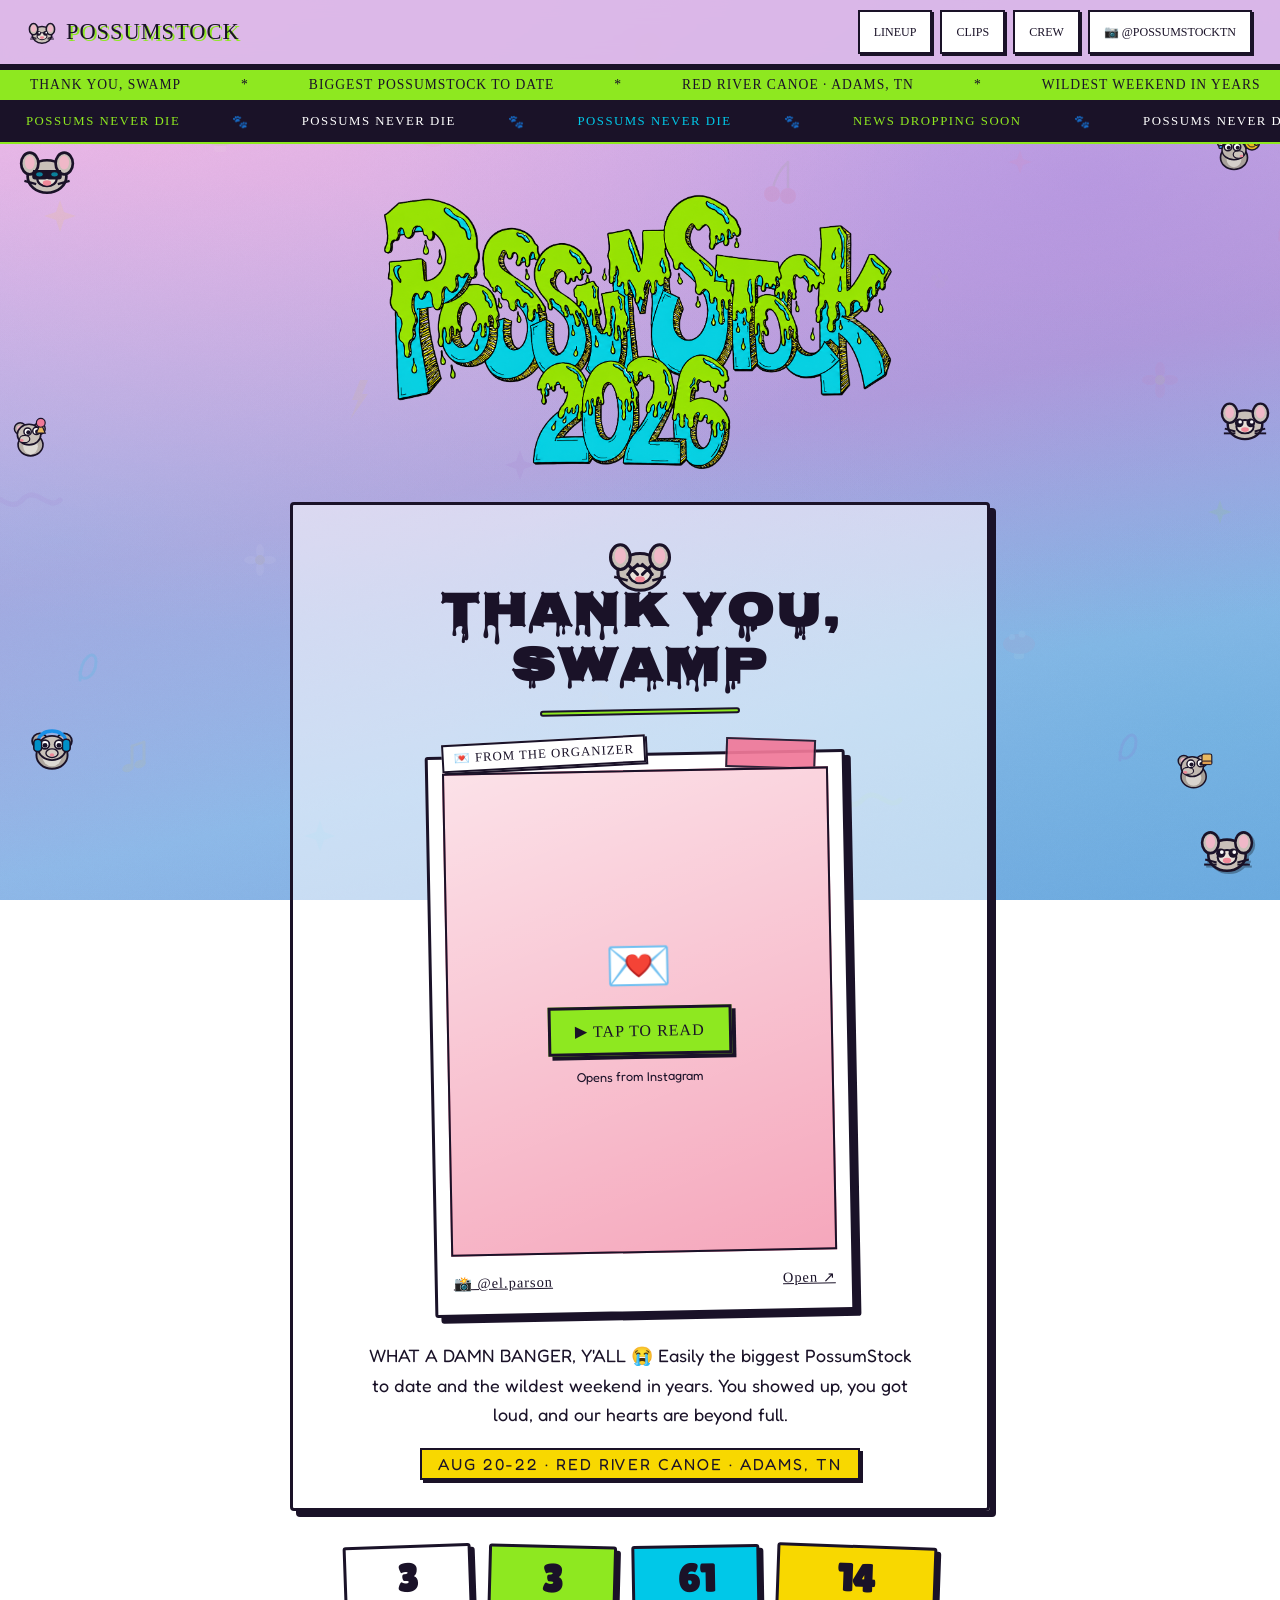
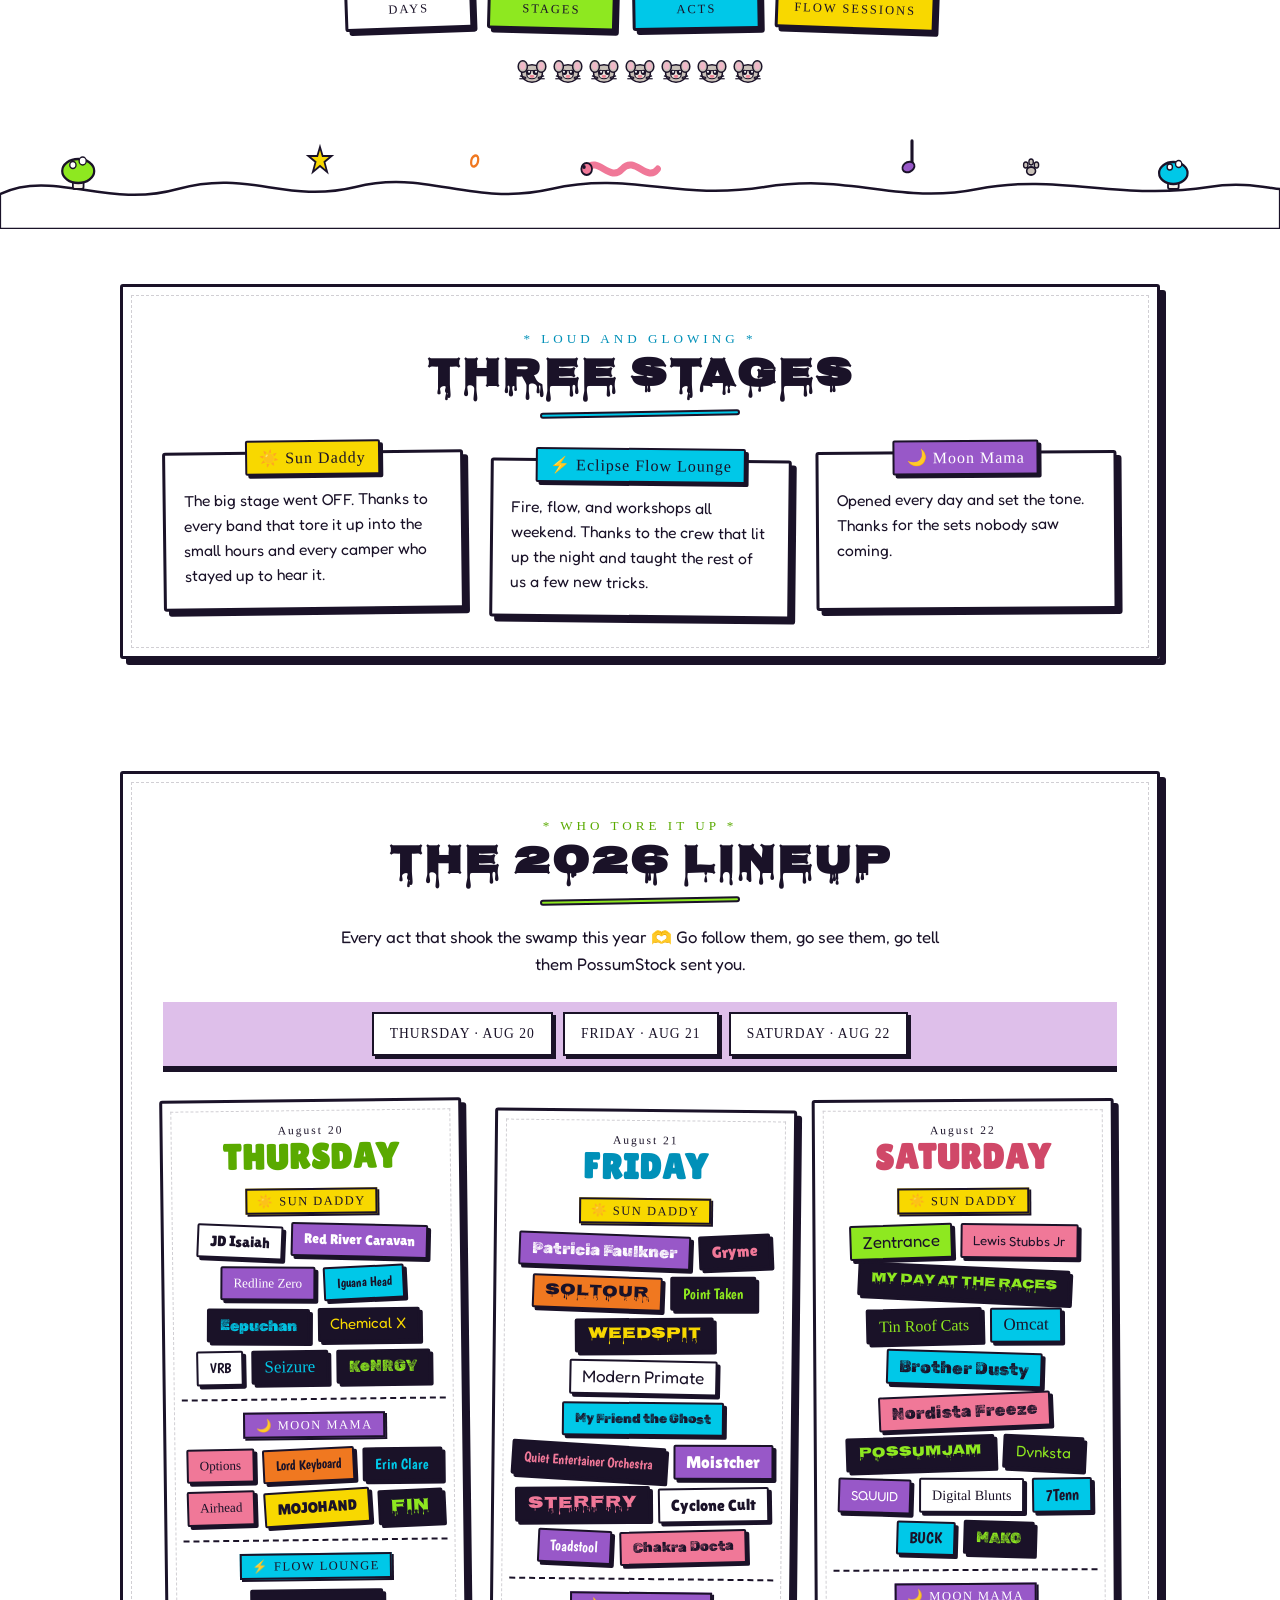
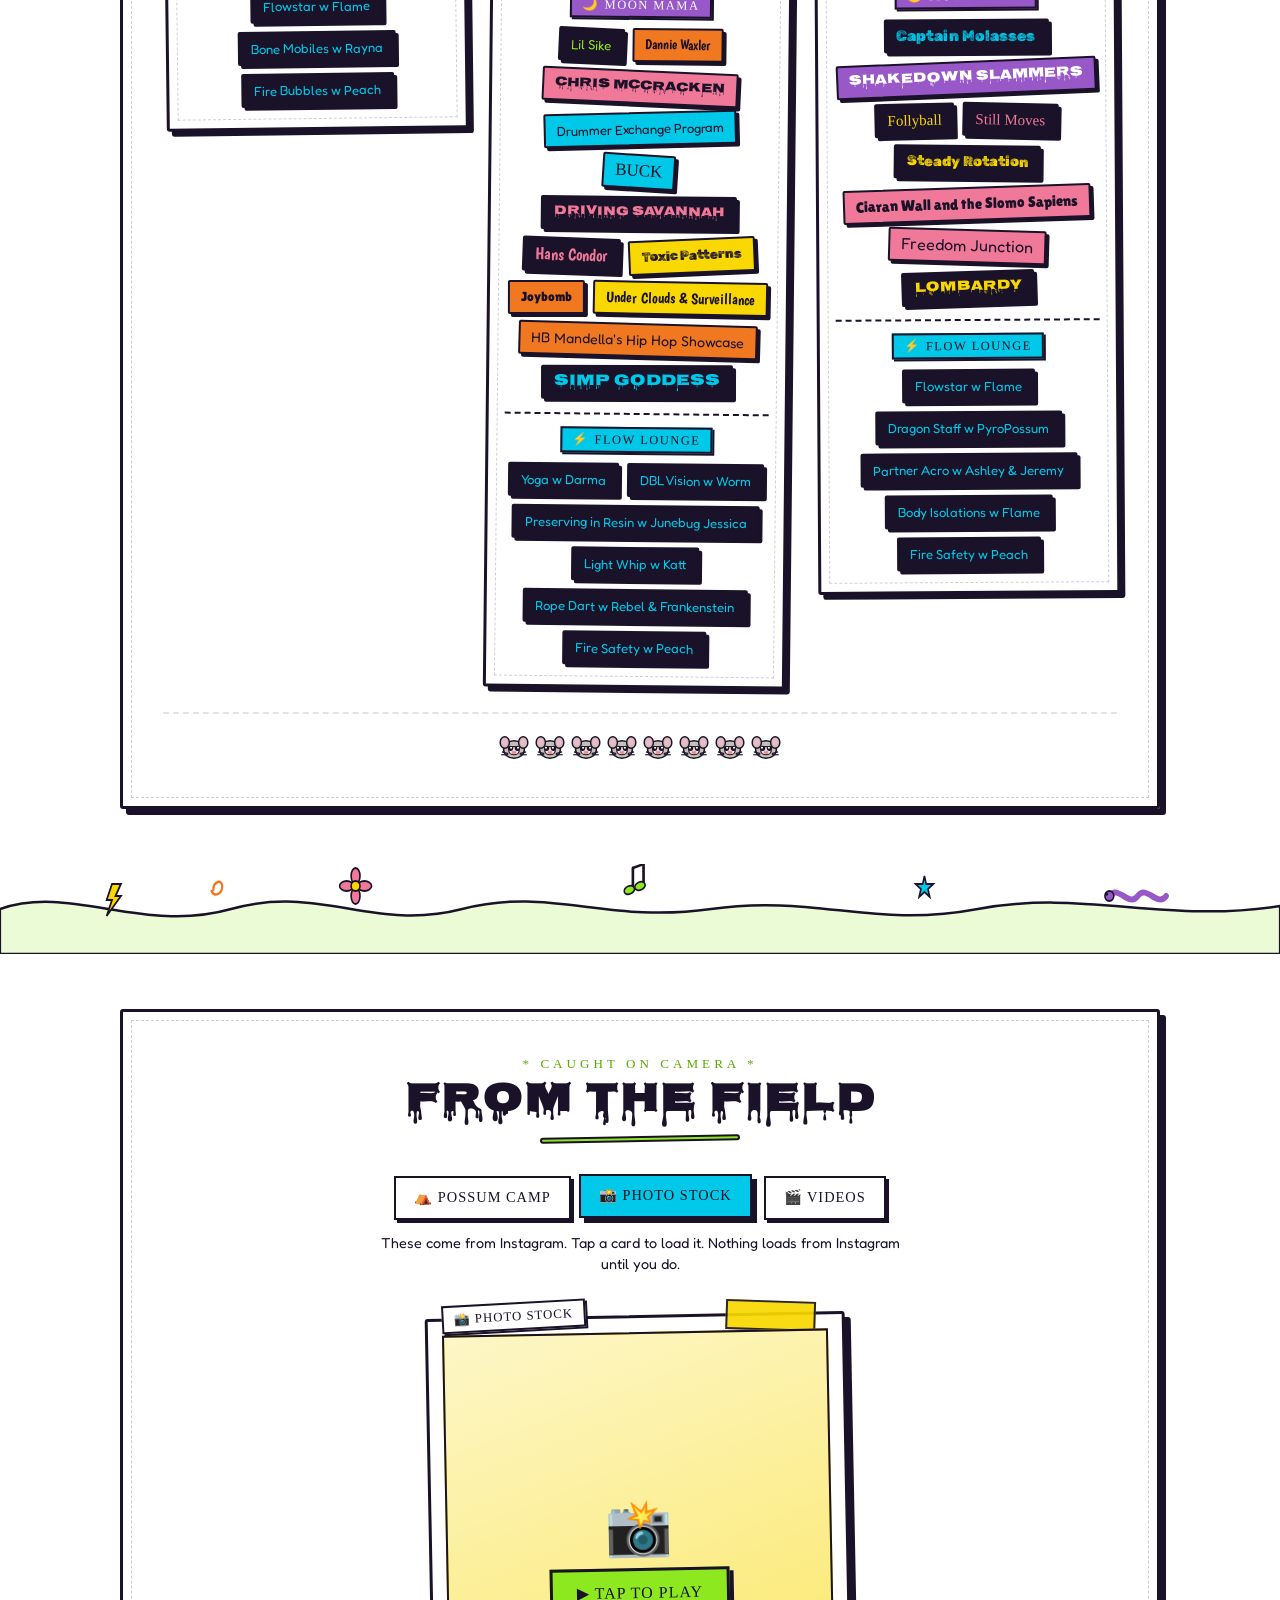
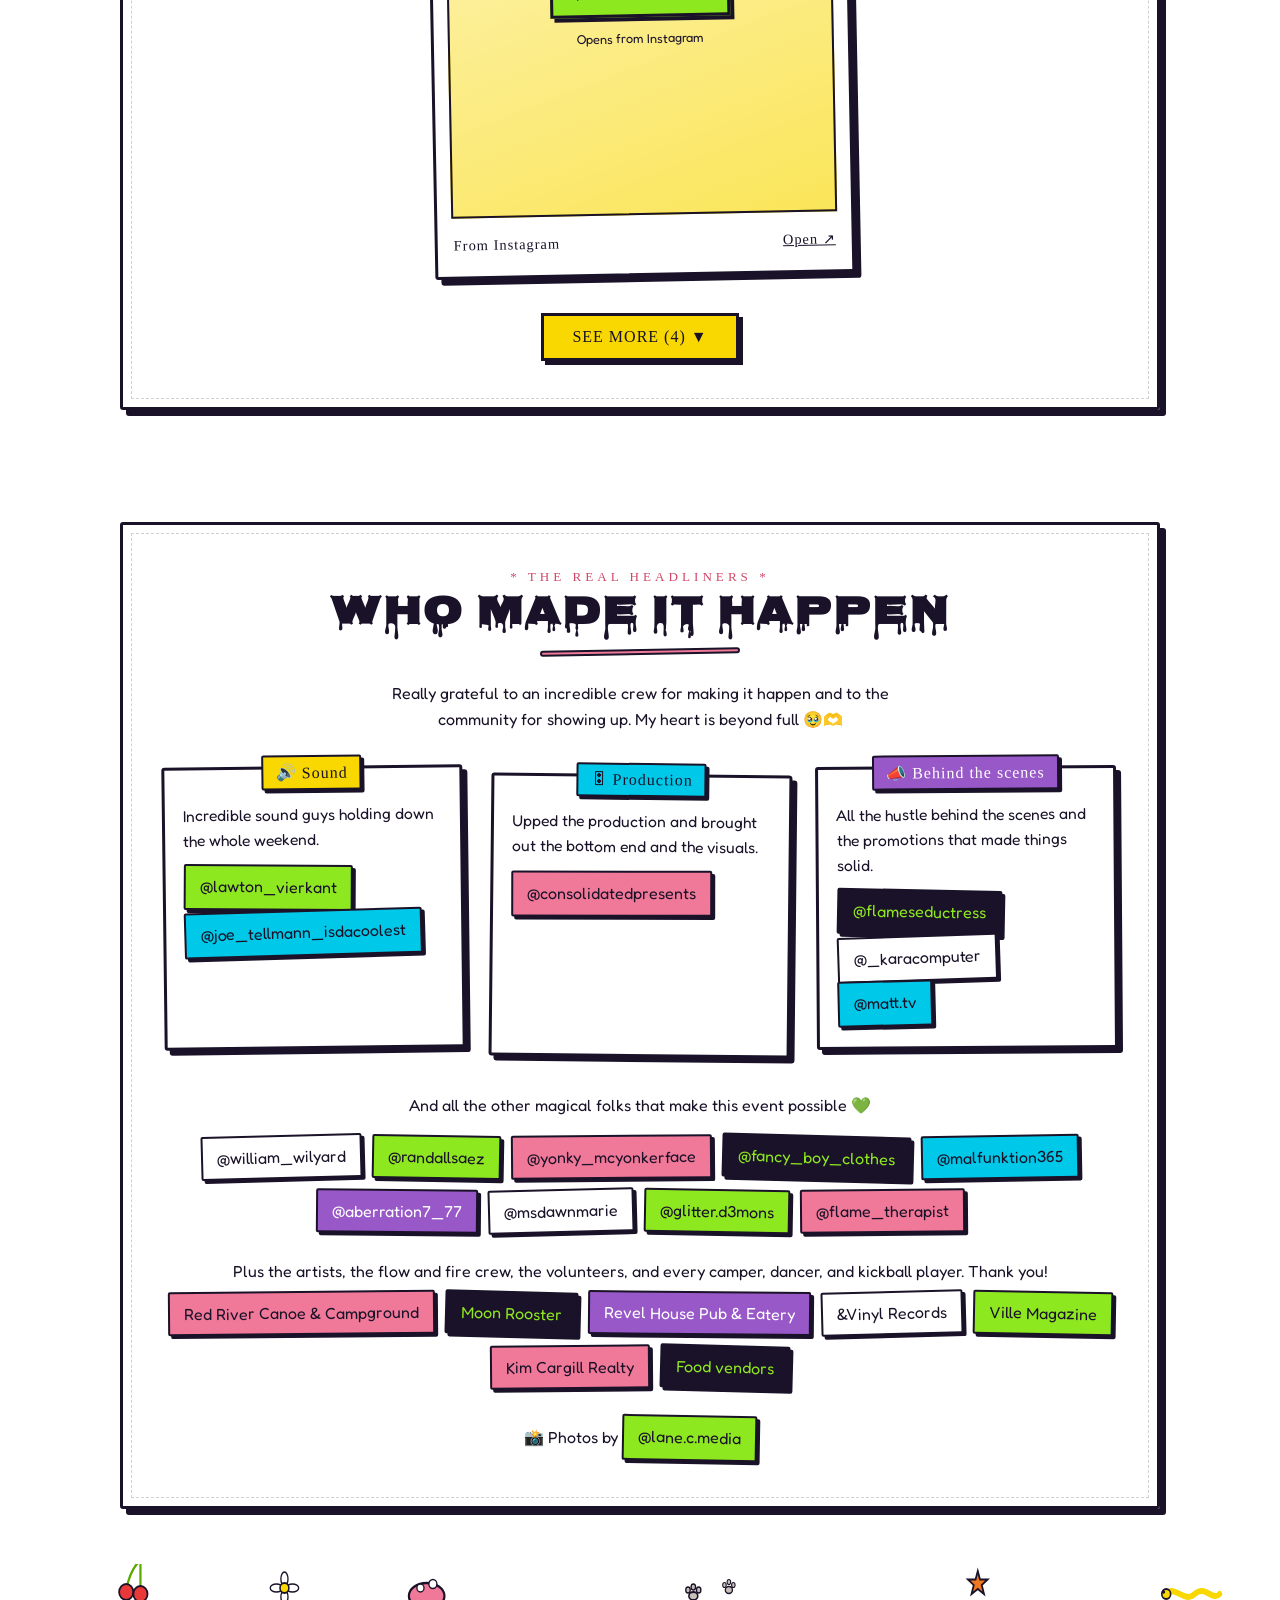
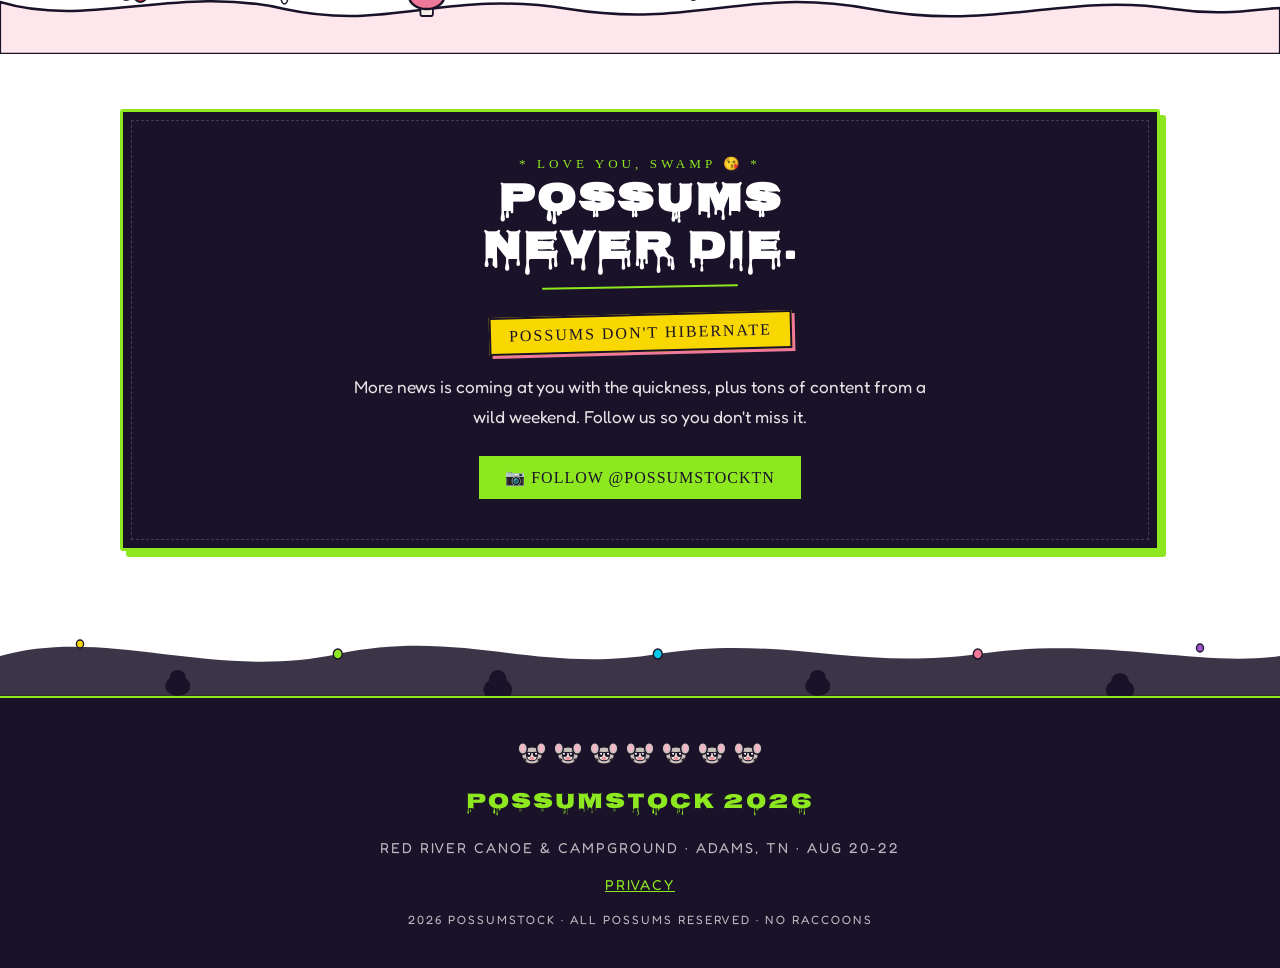
==== commit 18057dc3: "Aesthetic pass: organizer post, random From the Field, lineup links - Remove WHAT A WEEKEND eyebrow;" ====
--- a/index.html
+++ b/index.html
@@ -155,23 +155,46 @@
 a.chip { text-decoration:none; cursor:pointer; }
 .chip-note { text-align:center; font-family:'Fredoka One',cursive; font-size:1rem; line-height:1.6; margin-top:26px; position:relative; }
 
-/* clips */
-.clip-tabs { display:flex; flex-wrap:wrap; justify-content:center; gap:10px; margin-bottom:22px; position:relative; }
-.clip-tab { font-family:'Permanent Marker',cursive; font-size:0.9rem; letter-spacing:1px; padding:10px 18px; min-height:44px; background:#fff; color:var(--ink); border:2.5px solid var(--ink); box-shadow:3px 3px 0 var(--ink); cursor:pointer; transition:all .12s; }
-.clip-tab:hover, .clip-tab[aria-selected="true"] { background:var(--cyan); transform:translate(-2px,-2px); box-shadow:5px 5px 0 var(--ink); }
-.clip-stage { max-width:420px; margin:0 auto; text-align:center; position:relative; }
-.clip-frame { width:100%; min-height:560px; background:#fff; border:3px solid var(--ink); box-shadow:5px 5px 0 var(--ink); border-radius:3px; display:flex; align-items:center; justify-content:center; overflow:hidden; transform:rotate(-0.6deg); }
-.clip-frame iframe { width:100%; height:600px; border:0; display:block; }
+/* clips: taped photo cards */
+[hidden] { display:none !important; }
+.clip-cats { display:flex; flex-wrap:wrap; justify-content:center; gap:10px; margin-bottom:12px; position:relative; }
+.clip-cat { font-family:'Permanent Marker',cursive; font-size:0.9rem; letter-spacing:1px; padding:10px 18px; min-height:44px; background:#fff; color:var(--ink); border:2.5px solid var(--ink); box-shadow:3px 3px 0 var(--ink); cursor:pointer; transition:all .12s; }
+.clip-cat:hover, .clip-cat[aria-pressed="true"] { background:var(--cyan); transform:translate(-2px,-2px); box-shadow:5px 5px 0 var(--ink); }
+.clip-hint { position:relative; text-align:center; font-family:'Fredoka One',cursive; font-size:0.9rem; line-height:1.5; margin:0 auto 40px; max-width:520px; }
+.clip-grid { position:relative; display:grid; grid-template-columns:repeat(auto-fit,minmax(min(340px,100%),1fr)); gap:44px 30px; align-items:start; }
+.clip-grid.single { grid-template-columns:minmax(0,420px); justify-content:center; }
+.clip-card { --tilt:0deg; margin:0; position:relative; background:#fff; border:3px solid var(--ink); box-shadow:6px 6px 0 var(--ink); border-radius:3px; padding:14px 14px 0; transform:rotate(var(--tilt)); transition:opacity .45s ease, transform .55s cubic-bezier(.2,1.4,.4,1), box-shadow .2s; text-align:left; }
+.clip-card:nth-child(3n+1) { --tilt:-1.1deg; } .clip-card:nth-child(3n+2) { --tilt:0.9deg; } .clip-card:nth-child(3n) { --tilt:-0.4deg; }
+.clip-card[data-cat="camp"] { --stage-bg:var(--slime); } .clip-card[data-cat="photo"] { --stage-bg:var(--yellow); }
+.clip-card[data-cat="video"] { --stage-bg:var(--cyan); } .clip-card[data-cat="org"] { --stage-bg:var(--pink); }
+.clip-card::before { content:''; position:absolute; top:-15px; right:26px; width:86px; height:26px; background:var(--stage-bg); border:2px solid var(--ink); opacity:0.92; transform:rotate(3deg); }
+.clip-card.reveal { opacity:0; transform:translateY(30px) scale(0.92) rotate(calc(var(--tilt) * 2.5)); }
+.clip-card.reveal.in { opacity:1; transform:rotate(var(--tilt)); }
+.clip-card.in:hover, .clip-card.reveal.in:hover { transform:rotate(0deg) translate(-2px,-3px); box-shadow:9px 9px 0 var(--ink); }
+.clip-label { position:absolute; top:-18px; left:14px; z-index:1; font-family:'Permanent Marker',cursive; font-size:0.8rem; letter-spacing:1px; color:var(--ink); background:#fff; border:2.5px solid var(--ink); box-shadow:2px 2px 0 var(--ink); padding:4px 10px; transform:rotate(-2deg); }
+.clip-media { position:relative; aspect-ratio:4/5; border:2.5px solid var(--ink); background:linear-gradient(160deg,rgba(255,255,255,0.78),rgba(255,255,255,0.35)),var(--stage-bg); display:flex; flex-direction:column; align-items:center; justify-content:center; gap:14px; overflow:hidden; text-align:center; padding:0 14px; }
+.clip-media.loaded { aspect-ratio:auto; height:660px; background:#fff; padding:0; }
+.clip-media iframe { width:100%; height:100%; border:0; display:block; }
+.clip-emoji { font-size:3.4rem; line-height:1; }
 .clip-load { font-family:'Permanent Marker',cursive; font-size:1rem; letter-spacing:1px; color:var(--ink); background:var(--slime); border:3px solid var(--ink); box-shadow:4px 4px 0 var(--ink); padding:12px 24px; min-height:48px; cursor:pointer; transition:all .12s; }
 .clip-load:hover { transform:translate(-3px,-3px); box-shadow:7px 7px 0 var(--ink); }
-.clip-hint { font-family:'Fredoka One',cursive; font-size:0.85rem; line-height:1.5; margin:14px 14px 0; }
-.clip-ctl { display:flex; align-items:center; justify-content:center; gap:12px; flex-wrap:wrap; margin-top:18px; }
-.clip-ctl button { font-family:'Permanent Marker',cursive; padding:8px 16px; min-height:44px; background:#fff; border:2.5px solid var(--ink); box-shadow:3px 3px 0 var(--ink); cursor:pointer; }
-.clip-ctl button:hover { background:var(--yellow); }
-.clip-count { font-family:'Permanent Marker',cursive; font-size:0.85rem; letter-spacing:2px; }
-.clip-credit { font-family:'Permanent Marker',cursive; font-size:0.9rem; letter-spacing:1px; margin-top:16px; }
-.clip-credit a { color:var(--ink); }
-.clip-link { display:inline-block; margin-top:14px; font-family:'Fredoka One',cursive; font-size:0.95rem; padding:8px 4px; }
+.clip-note { font-family:'Fredoka One',cursive; font-size:0.8rem; }
+.clip-cap { display:flex; align-items:center; justify-content:space-between; gap:10px; flex-wrap:wrap; padding:6px 2px 8px; font-family:'Permanent Marker',cursive; font-size:0.9rem; letter-spacing:1px; }
+.clip-cap a { color:var(--ink); min-height:44px; display:inline-flex; align-items:center; }
+.clip-more { position:relative; text-align:center; margin-top:38px; }
+.clip-morebtn { font-family:'Permanent Marker',cursive; font-size:1rem; letter-spacing:1px; color:var(--ink); background:var(--yellow); border:3px solid var(--ink); box-shadow:4px 4px 0 var(--ink); padding:12px 28px; min-height:48px; cursor:pointer; transition:all .12s; }
+.clip-morebtn:hover { transform:translate(-3px,-3px); box-shadow:7px 7px 0 var(--ink); }
+.clip-empty { font-family:'Fredoka One',cursive; font-size:0.95rem; line-height:1.6; }
+.organizer .clip-card { max-width:420px; margin:38px auto 28px; }
+
+/* lineup: day jump + linked acts */
+.day { scroll-margin-top:90px; }
+.day-jump { position:relative; display:flex; flex-wrap:wrap; justify-content:center; gap:10px; margin:-10px 0 30px; }
+.day-pill { font-family:'Permanent Marker',cursive; font-size:0.85rem; letter-spacing:1px; text-decoration:none; color:var(--ink); background:#fff; border:2.5px solid var(--ink); box-shadow:3px 3px 0 var(--ink); padding:8px 16px; min-height:44px; display:inline-flex; align-items:center; transition:all .12s; }
+.day-pill:hover { background:var(--yellow); transform:translate(-2px,-2px); box-shadow:5px 5px 0 var(--ink); }
+.act.has-link { padding:0; }
+.act.has-link a { display:inline-flex; align-items:center; justify-content:center; width:100%; min-height:44px; padding:6px 11px; color:inherit; text-decoration:none; }
+.act.has-link a::after { content:' ↗'; font-size:0.7em; margin-left:4px; }
 
 /* closing card */
 .return { background:var(--ink); border-color:var(--slime); box-shadow:6px 6px 0 var(--slime); text-align:center; }
@@ -259,7 +282,6 @@
 <main id="main">
 
   <section class="hero" aria-labelledby="t">
-    <span class="eyebrow">* WHAT A WEEKEND *</span>
     <img class="hero-logo" src="assets/possumstock-2026-logo.png" alt="PossumStock 2026">
     <div class="title-card">
       <svg class="possum-dead" width="64" height="59" viewBox="0 0 52 48" fill="none" aria-hidden="true">
@@ -276,6 +298,7 @@
       </svg>
       <h1 id="t">THANK YOU, SWAMP</h1>
       <div class="hand-underline"></div>
+      <div class="organizer" id="organizerPost"></div>
       <p class="lede">WHAT A DAMN BANGER, Y'ALL 😭 Easily the biggest PossumStock to date and the wildest weekend in years. You showed up, you got loud, and our hearts are beyond full.</p>
       <span class="dates">AUG 20-22 · RED RIVER CANOE · ADAMS, TN</span>
     </div>
@@ -318,6 +341,7 @@
         <div class="hand-underline"></div>
       </div>
       <p class="intro">Every act that shook the swamp this year 🫶 Go follow them, go see them, go tell them PossumStock sent you.</p>
+      <nav class="day-jump" id="dayJump" aria-label="Jump to a day"></nav>
       <div class="days" id="lineupDays"></div>
       <div class="gang" data-gang="8" aria-hidden="true"></div>
     </div>
@@ -332,23 +356,16 @@
         <h2 id="clips-h">FROM THE FIELD</h2>
         <div class="hand-underline"></div>
       </div>
-      <div class="clip-tabs" role="tablist" aria-label="Clips by stage">
-        <button class="clip-tab" type="button" role="tab" aria-selected="true" data-stage="sun">☀️ SUN DADDY</button>
-        <button class="clip-tab" type="button" role="tab" aria-selected="false" data-stage="eclipse">⚡ ECLIPSE</button>
-        <button class="clip-tab" type="button" role="tab" aria-selected="false" data-stage="moon">🌙 MOON MAMA</button>
-      </div>
-      <div class="clip-stage" role="tabpanel">
-        <div class="clip-frame" id="clipFrame">
-          <button class="clip-load" id="clipLoad" type="button">▶ LOAD CLIP</button>
-        </div>
-        <p class="clip-hint" id="clipHint">Clips come from Instagram. Nothing loads from them until you tap.</p>
-        <div class="clip-ctl">
-          <button type="button" id="clipPrev" aria-label="Previous clip">◀ PREV</button>
-          <span class="clip-count" id="clipCount" aria-live="polite"></span>
-          <button type="button" id="clipNext" aria-label="Next clip">NEXT ▶</button>
-        </div>
-        <p class="clip-credit" id="clipCredit" hidden></p>
-        <a class="clip-link" id="clipLink" href="https://www.instagram.com/possumstocktn/" target="_blank" rel="noopener">Watch on Instagram</a>
+      <div class="clip-cats" role="group" aria-label="Pick a category">
+        <button class="clip-cat" type="button" aria-pressed="false" data-cat="camp">⛺ POSSUM CAMP</button>
+        <button class="clip-cat" type="button" aria-pressed="false" data-cat="photo">📸 PHOTO STOCK</button>
+        <button class="clip-cat" type="button" aria-pressed="false" data-cat="video">🎬 VIDEOS</button>
+      </div>
+      <p class="clip-hint">These come from Instagram. Tap a card to load it. Nothing loads from Instagram until you do.</p>
+      <div class="clip-grid" id="clipGrid"></div>
+      <div class="clip-more">
+        <button class="clip-morebtn" id="clipMore" type="button" aria-expanded="false">SEE MORE ▼</button>
+        <p class="clip-empty" id="clipEmpty" hidden>That's all of this one for now. Got more? Tag @possumstocktn.</p>
       </div>
     </div>
   </section>
@@ -394,10 +411,10 @@
       <div class="chips" style="margin-top:6px;">
         <span class="chip c3">Red River Canoe &amp; Campground</span>
         <span class="chip c4">Moon Rooster</span>
-        <span class="chip c6">Revel House Pub &amp; Eatery</span>
+        <a class="chip c6" href="https://www.facebook.com/RevelHouseClarksville" target="_blank" rel="noopener">Revel House Pub &amp; Eatery</a>
         <span class="chip c1">&amp;Vinyl Records</span>
-        <span class="chip c2">Ville Magazine</span>
-        <span class="chip c3">Kim Cargill Realty</span>
+        <a class="chip c2" href="https://www.facebook.com/profile.php?id=100075474940445" target="_blank" rel="noopener">Ville Magazine</a>
+        <a class="chip c3" href="https://www.instagram.com/kimcargillrealtor/" target="_blank" rel="noopener">Kim Cargill Realty</a>
         <span class="chip c4">Food vendors</span>
       </div>
       <p class="chip-note">📸 Photos by <a class="chip c2" href="https://www.instagram.com/lane.c.media/" target="_blank" rel="noopener">@lane.c.media</a></p>
@@ -413,8 +430,7 @@
         <h2 id="back-h">POSSUMS<br>NEVER DIE.</h2>
         <div class="hand-underline"></div>
       </div>
-      <span class="status">SOCIAL BATTERY: CHARGING</span>
-      <p>Once we've rested up, THE SEASON AIN'T OVER 😈</p>
+      <span class="status">POSSUMS DON'T HIBERNATE</span>
       <p>More news is coming at you with the quickness, plus tons of content from a wild weekend. Follow us so you don't miss it.</p>
       <div class="btns">
         <a class="btn" href="https://www.instagram.com/possumstocktn/" target="_blank" rel="noopener">📷 FOLLOW @POSSUMSTOCKTN</a>
@@ -453,12 +469,27 @@
     flow:['Flowstar w Flame','Dragon Staff w PyroPossum','Partner Acro w Ashley & Jeremy','Body Isolations w Flame','Fire Safety w Peach'] }
 ];
 
-// Instagram clips — edit here. [type, shortcode, creditHandle] per stage. Add the posting account's handle (no @) as the third item so it is credited under the clip. Nothing from Instagram loads until a visitor taps LOAD CLIP.
+// Instagram posts — edit here. [type, shortcode, creditHandle] per category.
+// type: 'p' (photo post) or 'reel'. creditHandle = the posting account, no @. Add it so the card credits them.
+// Nothing loads from Instagram until a visitor taps that card.
 const CLIPS = {
-  sun: [['reel','Dc5GDkrR7Nb'],['reel','Dc-CVHGhno9'],['p','Dc1zrAtFi0n'],['p','DdGGsF6Dq6m'],['p','DclbhzbG6Nz'],['p','DeNoQABjnTu']],
-  eclipse: [['reel','Dc169hivdq3'],['p','DduxD3rkc2f']],
-  moon: [['reel','Dce9SZTBKET'],['reel','DcczYUcBQO9']]
+  camp:  [['p','DceuQjgFUpb','estrellagone.z']],
+  photo: [['p','Dc1zrAtFi0n'],['p','DdGGsF6Dq6m'],['p','DclbhzbG6Nz'],['p','DeNoQABjnTu'],['p','DduxD3rkc2f']],
+  video: [['reel','Dc5GDkrR7Nb'],['reel','Dc-CVHGhno9'],['reel','Dc169hivdq3'],['reel','Dce9SZTBKET'],['reel','DcczYUcBQO9']]
 };
+const CATS = {
+  camp:  { label:'⛺ POSSUM CAMP',  icon:'⛺', what:'Possum Camp' },
+  photo: { label:'📸 PHOTO STOCK',  icon:'📸', what:'Photo Stock' },
+  video: { label:'🎬 VIDEOS',       icon:'🎬', what:'Videos' },
+  org:   { label:'💌 FROM THE ORGANIZER', icon:'💌', what:'the organizer', button:'▶ TAP TO READ' }
+};
+// The organizer's thank-you post, shown under THANK YOU, SWAMP.
+const ORGANIZER = ['p','DcjLL4BxLDQ','el.parson'];
+
+// Lineup links — edit here. Key = the act name exactly as written in LINEUP above.
+// Value = their Instagram handle (no @) or a full https:// link. Acts with no entry stay plain text.
+// Example:  'Act Name': 'their_instagram_handle',
+const LINKS = {};
 
 const pick = a => a[Math.floor(Math.random() * a.length)];
 const el = (tag, cls, text) => { const e = document.createElement(tag); if (cls) e.className = cls; if (text) e.textContent = text; return e; };
@@ -476,9 +507,13 @@
   const sizes = ['0.82rem','0.88rem','0.94rem','1rem','1.06rem'];
   const tilts = [-3,-2,-1.5,-1,-0.5,0,0.5,1,1.5,2,3];
   const wrap = document.getElementById('lineupDays');
+  const jump = document.getElementById('dayJump');
 
   LINEUP.forEach(d => {
     const card = el('article', 'day');
+    card.id = 'day-' + d.day.toLowerCase();
+    const pill = el('a', 'day-pill', d.day.toUpperCase() + ' · ' + d.date.replace('August', 'AUG').toUpperCase());
+    pill.href = '#' + card.id; jump.append(pill);
     const head = el('header', 'day-head');
     head.append(el('span', 'day-date', d.date), el('h3', 'day-title', d.day));
     card.append(head);
@@ -487,7 +522,14 @@
       block.append(el('h4', LABEL_CLASS[key], label));
       const list = el('ul', key === 'flow' ? 'acts flow' : 'acts');
       d[key].forEach(name => {
-        const li = el('li', 'act', name);
+        const li = el('li', 'act');
+        const ig = LINKS[name];
+        if (ig) {
+          const a = el('a', '', name);
+          a.href = /^https?:/.test(ig) ? ig : 'https://www.instagram.com/' + ig.replace(/^@/, '') + '/';
+          a.target = '_blank'; a.rel = 'noopener';
+          li.classList.add('has-link'); li.append(a);
+        } else { li.textContent = name; }
         if (key !== 'flow') {
           const [bg, fg] = pick(colors);
           li.style.cssText = `background:${bg};color:${fg};font-family:${pick(fonts)},cursive;font-size:${pick(sizes)};transform:rotate(${pick(tilts)}deg)`;
@@ -500,6 +542,8 @@
     wrap.append(card);
   });
 
+  if (Object.keys(LINKS).length) jump.insertAdjacentElement('afterend', el('p', 'chip-note', 'Tap a name to see their page ↗'));
+
   // By the numbers — counted from LINEUP so it can't drift.
   const acts = new Set(LINEUP.flatMap(d => [...d.sun, ...d.moon])).size;
   const flow = LINEUP.reduce((n, d) => n + d.flow.length, 0);
@@ -540,45 +584,85 @@
   scrollTo({ top:0, behavior: matchMedia('(prefers-reduced-motion: reduce)').matches ? 'auto' : 'smooth' });
 });
 
-// ── CLIPS ──
+// ── INSTAGRAM CARDS ── each card loads from Instagram only after its own tap
 (function () {
-  let stage = 'sun', i = 0;
   const $ = id => document.getElementById(id);
-  const frame = $('clipFrame'), count = $('clipCount'), link = $('clipLink');
-  const url = c => `https://www.instagram.com/${c[0]}/${c[1]}/`;
-
-  function reset() {
-    const list = CLIPS[stage];
-    frame.innerHTML = '<button class="clip-load" id="clipLoad" type="button">▶ LOAD CLIP</button>';
-    $('clipLoad').addEventListener('click', load);
-    count.textContent = `${i + 1} / ${list.length}`;
-    link.href = url(list[i]);
-    const h = list[i][2], cr = $('clipCredit');
-    if (h) { cr.innerHTML = `📸 <a href="https://www.instagram.com/${h}/" target="_blank" rel="noopener">@${h}</a>`; cr.hidden = false; }
-    else { cr.textContent = ''; cr.hidden = true; }
-    $('clipPrev').hidden = $('clipNext').hidden = list.length < 2;
+  const url = c => 'https://www.instagram.com/' + c[0] + '/' + c[1] + '/';
+  const reduce = matchMedia('(prefers-reduced-motion: reduce)').matches;
+  const io = (!reduce && 'IntersectionObserver' in window)
+    ? new IntersectionObserver(entries => entries.forEach(e => {
+        if (e.isIntersecting) { e.target.classList.add('in'); io.unobserve(e.target); }
+      }), { threshold: 0.12, rootMargin: '0px 0px -6% 0px' })
+    : null;
+
+  function makeCard(c, cat) {
+    const handle = c[2], meta = CATS[cat];
+    const card = el('figure', 'clip-card');
+    card.dataset.cat = cat;
+
+    const media = el('div', 'clip-media');
+    const icon = el('span', 'clip-emoji', meta.icon);
+    icon.setAttribute('aria-hidden', 'true');
+    const btn = el('button', 'clip-load', meta.button || '▶ TAP TO PLAY');
+    btn.type = 'button';
+    btn.setAttribute('aria-label', 'Load ' + meta.what + (cat === 'org' ? '' : ' post') + ' from Instagram');
+    btn.addEventListener('click', () => {
+      const f = el('iframe');
+      f.src = url(c) + 'embed/';
+      f.title = handle ? 'Instagram post by @' + handle : 'Instagram post from PossumStock 2026';
+      f.allowFullscreen = true;
+      media.classList.add('loaded');
+      media.replaceChildren(f);
+    });
+    media.append(icon, btn, el('span', 'clip-note', 'Opens from Instagram'));
+
+    const cap = el('figcaption', 'clip-cap');
+    const who = el('span');
+    if (handle) {
+      const a = el('a', '', '📸 @' + handle);
+      a.href = 'https://www.instagram.com/' + handle + '/'; a.target = '_blank'; a.rel = 'noopener';
+      who.append(a);
+    } else { who.textContent = 'From Instagram'; }
+    const open = el('a', '', 'Open ↗');
+    open.href = url(c); open.target = '_blank'; open.rel = 'noopener';
+    cap.append(who, open);
+
+    card.append(el('span', 'clip-label', meta.label), media, cap);
+    if (io) { card.classList.add('reveal'); io.observe(card); } else { card.classList.add('in'); }
+    return card;
   }
-  function load() {
-    const f = document.createElement('iframe');
-    f.src = url(CLIPS[stage][i]) + 'embed/';
-    f.title = 'Instagram clip from PossumStock 2026';
-    f.loading = 'lazy';
-    f.allowFullscreen = true;
-    frame.replaceChildren(f);
+
+  // Organizer post under THANK YOU, SWAMP
+  const host = $('organizerPost');
+  if (host) host.append(makeCard(ORGANIZER, 'org'));
+
+  // FROM THE FIELD: a random category, one card, SEE MORE for the rest
+  const grid = $('clipGrid'), more = $('clipMore'), empty = $('clipEmpty');
+  const chips = [...document.querySelectorAll('.clip-cat')];
+  const cats = Object.keys(CLIPS);
+  let cat = pick(cats), first = pick(CLIPS[cat]), expanded = false;
+  const rest = () => CLIPS[cat].filter(c => c !== first);
+
+  function sync() {
+    grid.classList.toggle('single', grid.children.length === 1);
+    chips.forEach(b => b.setAttribute('aria-pressed', String(b.dataset.cat === cat)));
+    const n = rest().length;
+    more.hidden = n === 0; empty.hidden = n !== 0;
+    more.setAttribute('aria-expanded', String(expanded));
+    more.textContent = expanded ? 'SHOW LESS ▲' : 'SEE MORE (' + n + ') ▼';
   }
-  function step(d) {
-    const n = CLIPS[stage].length;
-    i = (i + d + n) % n;
-    reset();
+  function show(next) {
+    cat = next; first = pick(CLIPS[cat]); expanded = false;
+    grid.replaceChildren(makeCard(first, cat));
+    sync();
   }
-  document.querySelectorAll('.clip-tab').forEach(t => t.addEventListener('click', () => {
-    document.querySelectorAll('.clip-tab').forEach(x => x.setAttribute('aria-selected', 'false'));
-    t.setAttribute('aria-selected', 'true');
-    stage = t.dataset.stage; i = 0; reset();
-  }));
-  $('clipPrev').addEventListener('click', () => step(-1));
-  $('clipNext').addEventListener('click', () => step(1));
-  reset();
+  more.addEventListener('click', () => {
+    if (expanded) { [...grid.children].slice(1).forEach(n => n.remove()); expanded = false; }
+    else { grid.append(...rest().map(c => makeCard(c, cat))); expanded = true; }
+    sync();
+  });
+  chips.forEach(b => b.addEventListener('click', () => { if (b.dataset.cat !== cat) show(b.dataset.cat); }));
+  show(cat);
 })();
 </script>
 </body>
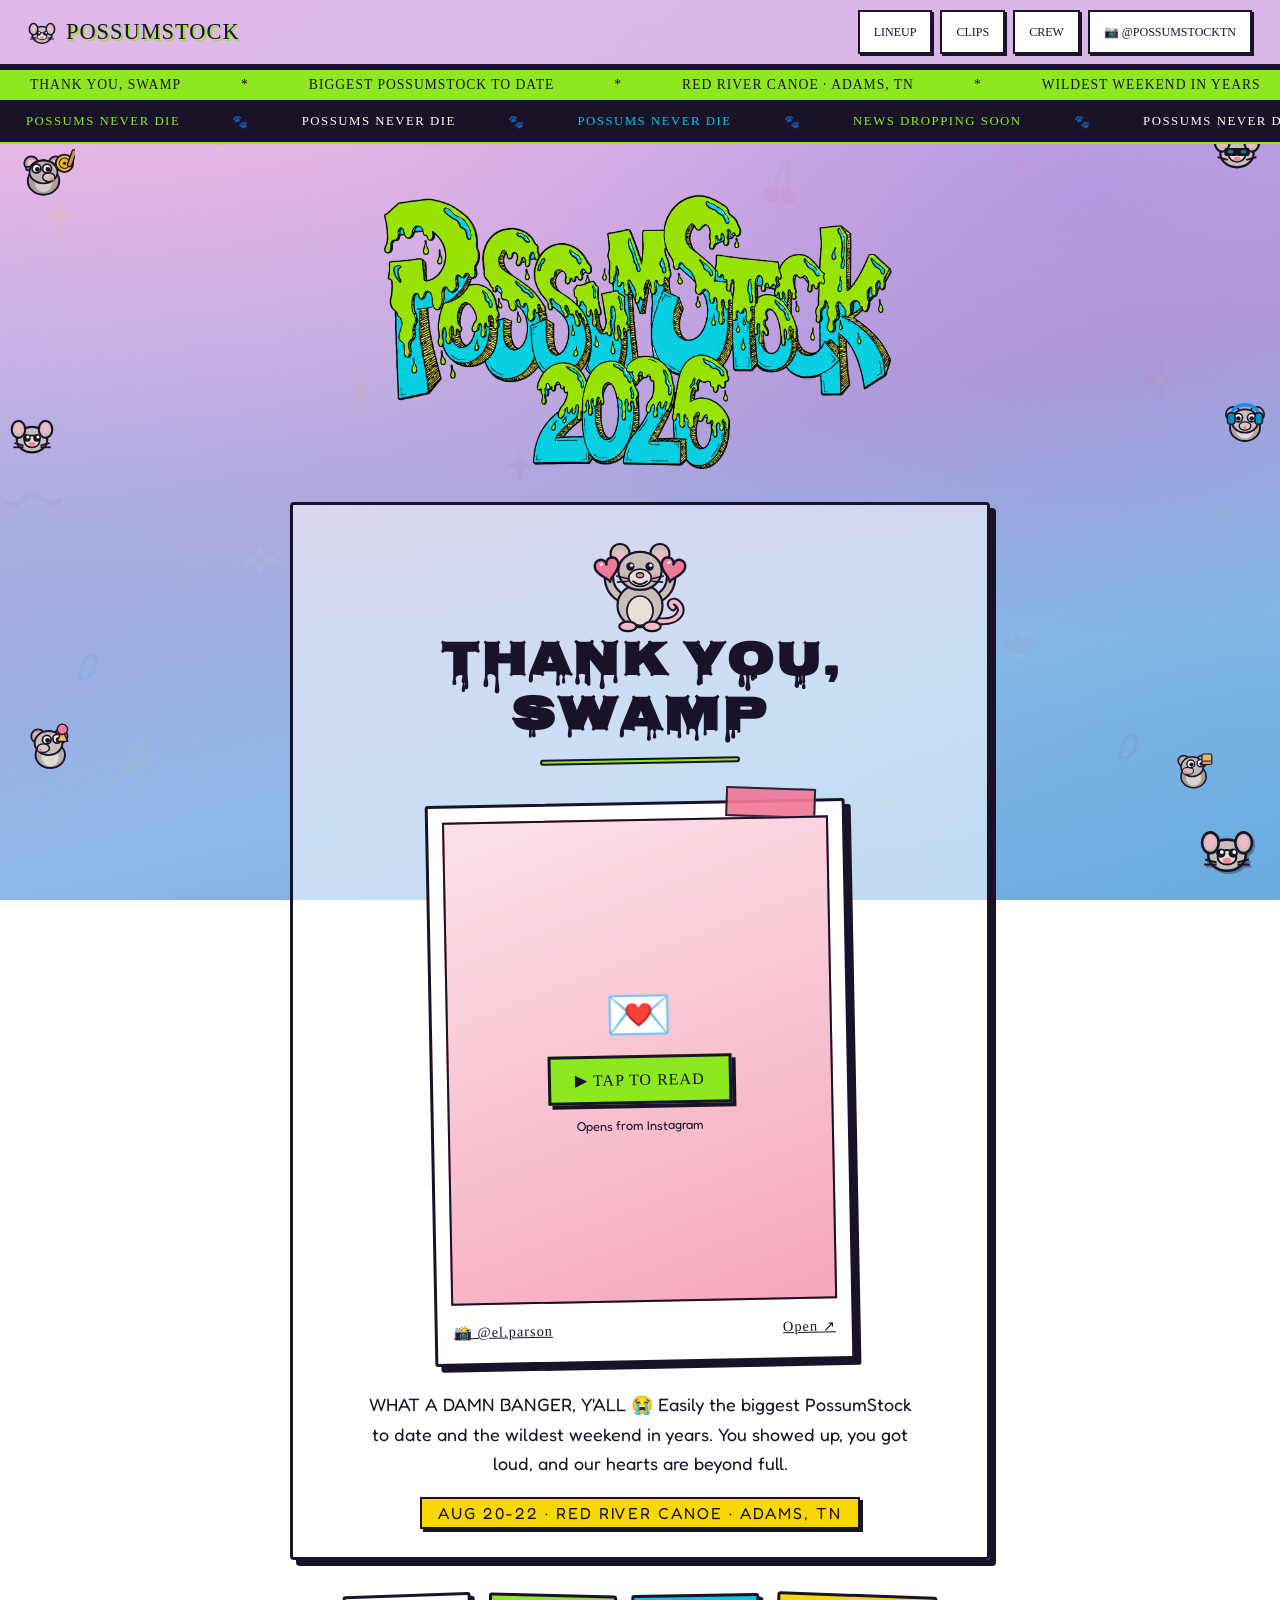
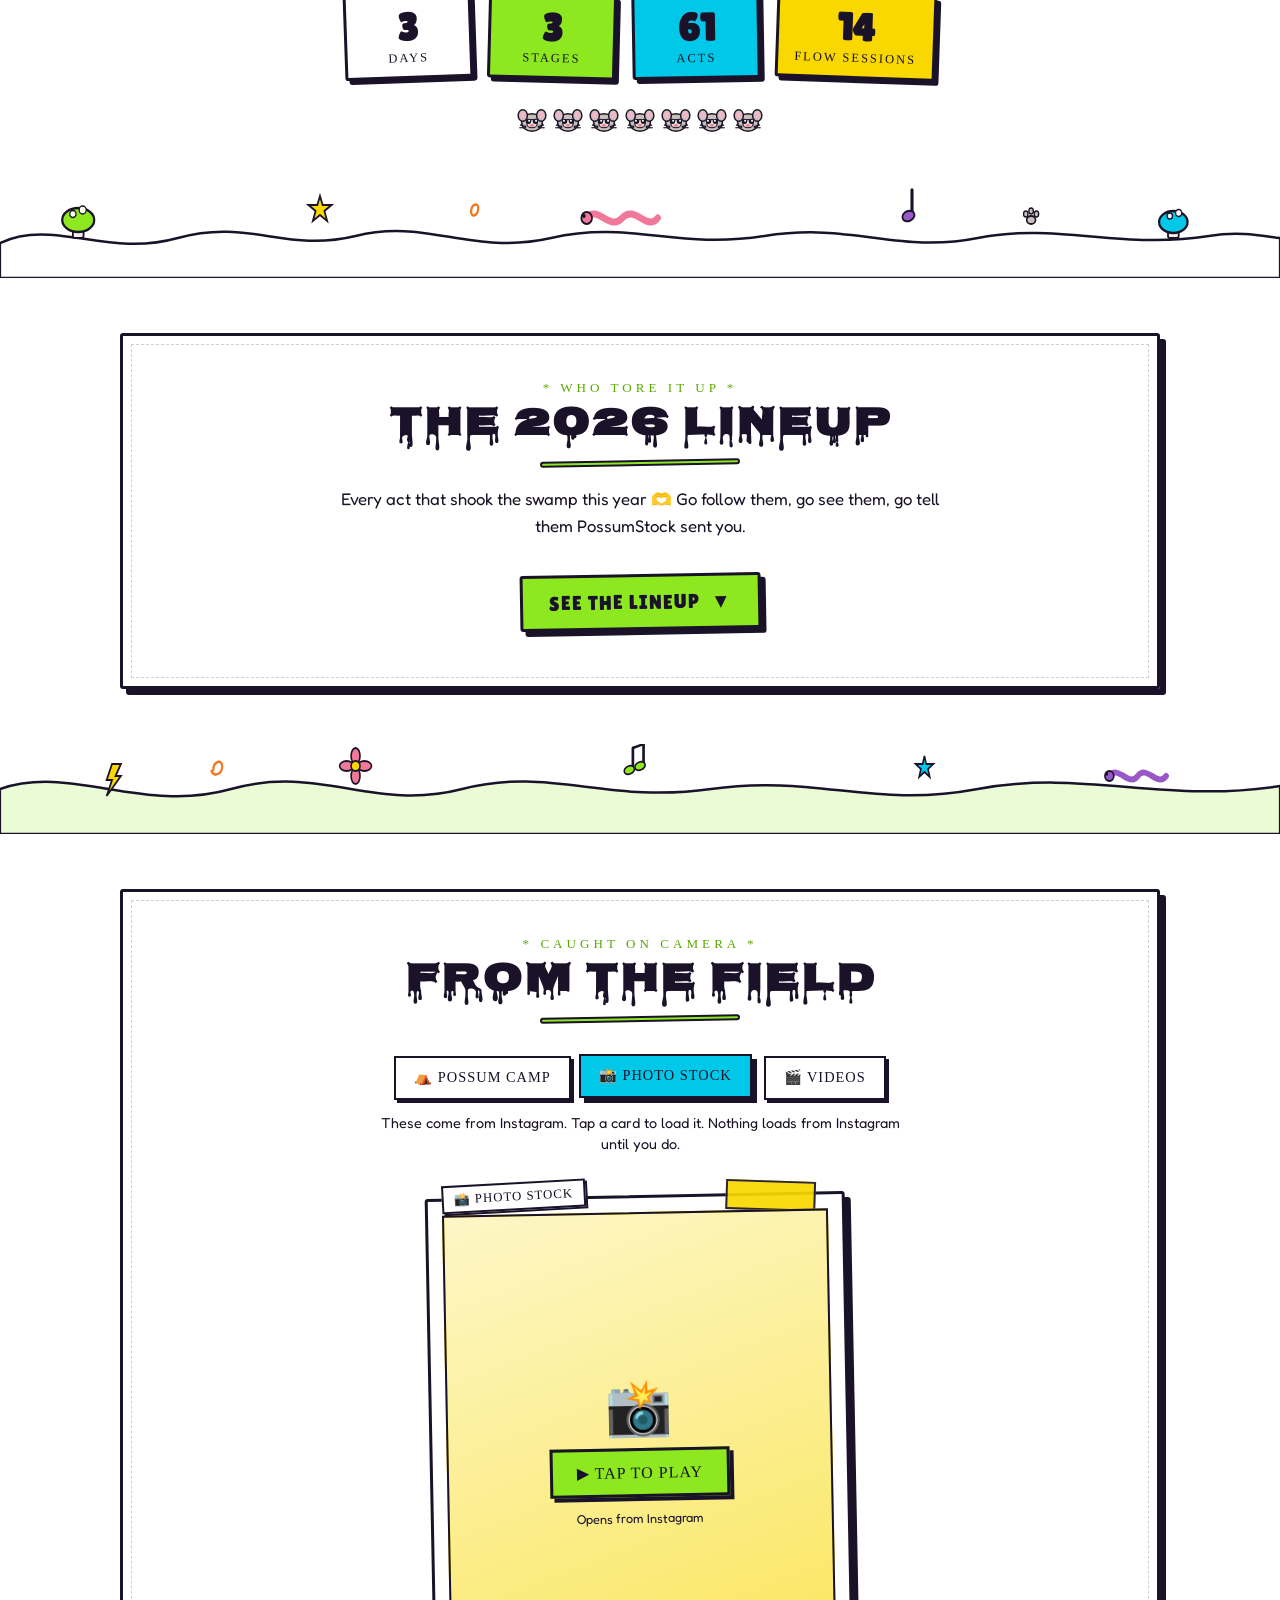
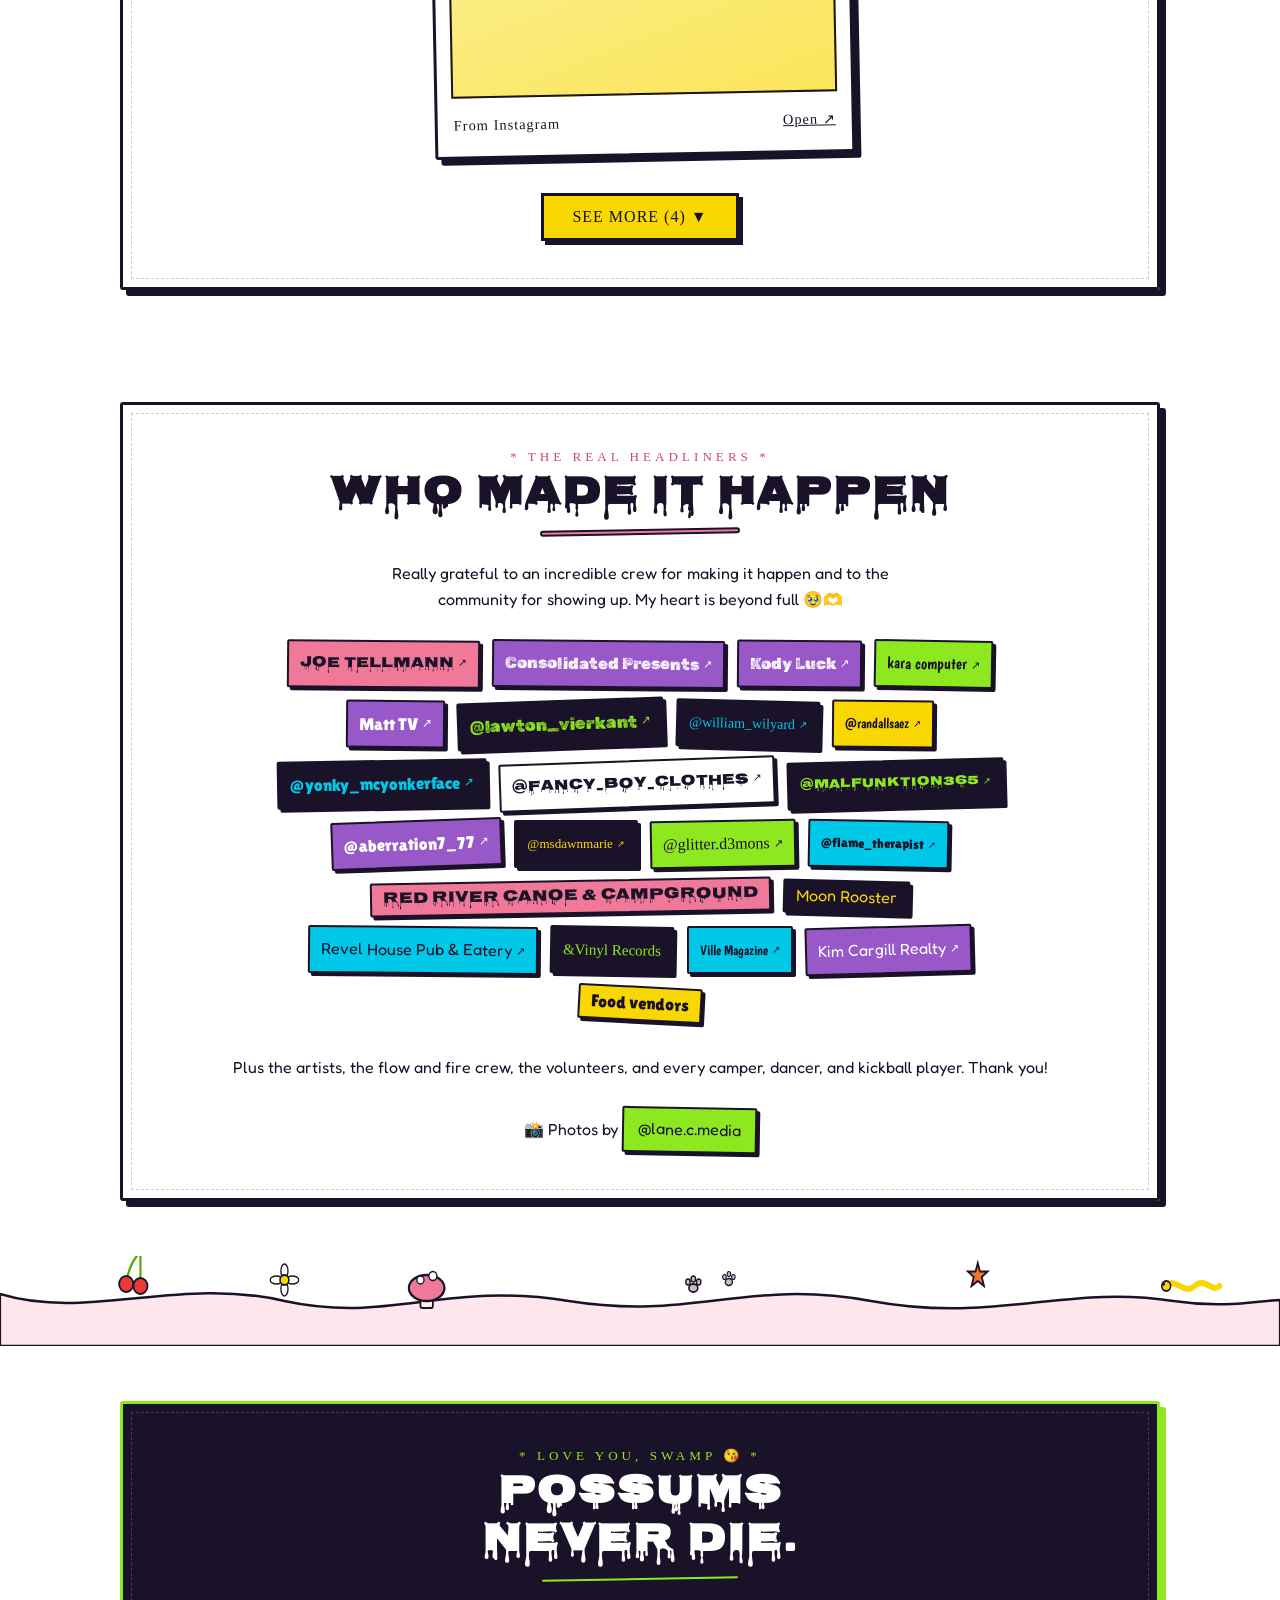
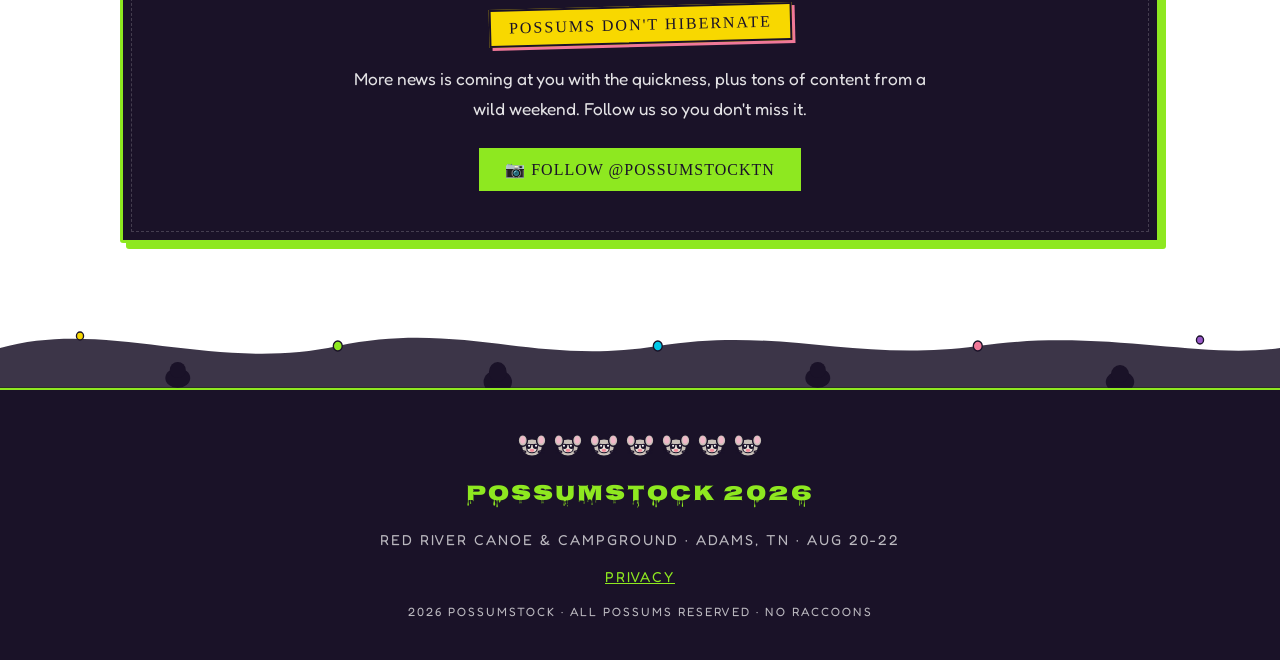
==== commit f12cbc32: "Heart-paw possum, fold lineup behind arrow, crew name-block wall, drop THREE STAGES and organizer la" ====
--- a/index.html
+++ b/index.html
@@ -89,8 +89,16 @@
 .hand-underline { height:6px; max-width:200px; margin:10px auto 18px; background:var(--slime); border:2px solid var(--ink); border-radius:3px; transform:rotate(-1deg); }
 .lede { font-family:'Fredoka One',cursive; font-size:1.12rem; line-height:1.65; max-width:560px; margin:0 auto; }
 .dates { display:inline-block; margin-top:18px; font-family:'Fredoka One',cursive; letter-spacing:2px; background:var(--yellow); padding:4px 16px; border:2px solid var(--ink); box-shadow:3px 3px 0 var(--ink); }
-.possum-dead { display:block; margin:0 auto -6px; animation:flop 4s ease-in-out infinite; }
-@keyframes flop { 0%,100% { transform:rotate(172deg); } 50% { transform:rotate(188deg); } }
+.possum-love { display:block; margin:-4px auto 2px; animation:possumBop 2.4s ease-in-out infinite; }
+
+/* collapsible lineup */
+.lineup-cta { text-align:center; margin:6px 0 10px; }
+.lineup-toggle { font-family:'Lilita One',cursive; font-size:1.25rem; letter-spacing:1px; min-height:56px; padding:10px 26px; background:var(--slime); color:var(--ink); border:3.5px solid var(--ink); box-shadow:5px 5px 0 var(--ink); border-radius:3px; cursor:pointer; transform:rotate(-1deg); transition:transform .15s, box-shadow .15s, background .15s; }
+.lineup-toggle:hover { background:var(--yellow); transform:translate(-2px,-2px) rotate(-1deg); box-shadow:7px 7px 0 var(--ink); }
+.lineup-toggle .arrow { display:inline-block; margin-left:6px; animation:arrowBounce 1.2s ease-in-out infinite; }
+.lineup-toggle[aria-expanded="true"] .arrow { animation:none; }
+@keyframes arrowBounce { 0%,100% { transform:translateY(-2px); } 50% { transform:translateY(5px); } }
+#lineupBody { margin-top:22px; }
 
 /* by the numbers */
 .stats { list-style:none; display:flex; flex-wrap:wrap; justify-content:center; gap:16px; max-width:760px; margin:34px auto 0; }
@@ -217,6 +225,9 @@
 .possum-float:hover { filter:drop-shadow(4px 4px 0 rgba(0,0,0,0.3)); }
 .possum-float img { display:block; width:54px; height:auto; }
 
+/* crew wall */
+.crew-wall { max-width:760px; margin:0 auto; gap:12px; }
+
 @media (max-width:1100px) { .hero-deco { display:none; } }
 @media (max-width:900px) {
   .stages, .days { grid-template-columns:1fr; gap:42px; }
@@ -239,7 +250,6 @@
 @media (prefers-reduced-motion: reduce) {
   html { scroll-behavior:auto; }
   *, *::before, *::after { animation:none !important; transition-duration:0.001ms !important; }
-  .possum-dead { transform:rotate(180deg); }
 }
 </style>
 </head>
@@ -284,18 +294,7 @@
   <section class="hero" aria-labelledby="t">
     <img class="hero-logo" src="assets/possumstock-2026-logo.png" alt="PossumStock 2026">
     <div class="title-card">
-      <svg class="possum-dead" width="64" height="59" viewBox="0 0 52 48" fill="none" aria-hidden="true">
-        <ellipse cx="26" cy="30" rx="18" ry="15" fill="#c8c0b8" stroke="#1a1228" stroke-width="2.5"/>
-        <ellipse cx="10" cy="18" rx="8" ry="10" fill="#c8c0b8" stroke="#1a1228" stroke-width="2.5"/>
-        <ellipse cx="42" cy="18" rx="8" ry="10" fill="#c8c0b8" stroke="#1a1228" stroke-width="2.5"/>
-        <ellipse cx="10" cy="17" rx="4.5" ry="6.5" fill="#f0b8c8"/>
-        <ellipse cx="42" cy="17" rx="4.5" ry="6.5" fill="#f0b8c8"/>
-        <ellipse cx="26" cy="32" rx="9" ry="7" fill="#e8e0d8" stroke="#1a1228" stroke-width="2"/>
-        <path d="M16 24 L24 32 M24 24 L16 32 M28 24 L36 32 M36 24 L28 32" stroke="#1a1228" stroke-width="2.5" stroke-linecap="round"/>
-        <ellipse cx="26" cy="36" rx="4" ry="2.5" fill="#f08898"/>
-        <line x1="16" y1="37" x2="5" y2="34" stroke="#1a1228" stroke-width="2"/>
-        <line x1="36" y1="37" x2="47" y2="34" stroke="#1a1228" stroke-width="2"/>
-      </svg>
+      <img class="possum-love" src="assets/custom/possum-heart-paws.svg" width="104" height="104" alt="" aria-hidden="true">
       <h1 id="t">THANK YOU, SWAMP</h1>
       <div class="hand-underline"></div>
       <div class="organizer" id="organizerPost"></div>
@@ -309,30 +308,6 @@
 
   <img class="sec-divider" src="assets/custom/divider-hero-lineup.svg" alt="" aria-hidden="true">
 
-  <section aria-labelledby="stages-h">
-    <div class="card">
-      <div class="sec-head">
-        <span class="tag" style="color:var(--cyan-dark);">* LOUD AND GLOWING *</span>
-        <h2 id="stages-h">THREE STAGES</h2>
-        <div class="hand-underline" style="background:var(--cyan);"></div>
-      </div>
-      <div class="stages">
-        <article class="stage">
-          <span class="stage-name sun">☀️ Sun Daddy</span>
-          <p>The big stage went OFF. Thanks to every band that tore it up into the small hours and every camper who stayed up to hear it.</p>
-        </article>
-        <article class="stage">
-          <span class="stage-name eclipse">⚡ Eclipse Flow Lounge</span>
-          <p>Fire, flow, and workshops all weekend. Thanks to the crew that lit up the night and taught the rest of us a few new tricks.</p>
-        </article>
-        <article class="stage">
-          <span class="stage-name moon">🌙 Moon Mama</span>
-          <p>Opened every day and set the tone. Thanks for the sets nobody saw coming.</p>
-        </article>
-      </div>
-    </div>
-  </section>
-
   <section id="lineup" aria-labelledby="lineup-h">
     <div class="card">
       <div class="sec-head">
@@ -341,9 +316,14 @@
         <div class="hand-underline"></div>
       </div>
       <p class="intro">Every act that shook the swamp this year 🫶 Go follow them, go see them, go tell them PossumStock sent you.</p>
-      <nav class="day-jump" id="dayJump" aria-label="Jump to a day"></nav>
-      <div class="days" id="lineupDays"></div>
-      <div class="gang" data-gang="8" aria-hidden="true"></div>
+      <div class="lineup-cta">
+        <button class="lineup-toggle" id="lineupToggle" type="button" aria-expanded="false" aria-controls="lineupBody"><span id="lineupToggleText">SEE THE LINEUP</span> <span class="arrow" aria-hidden="true">▼</span></button>
+      </div>
+      <div id="lineupBody" hidden>
+        <nav class="day-jump" id="dayJump" aria-label="Jump to a day"></nav>
+        <div class="days" id="lineupDays"></div>
+        <div class="gang" data-gang="8" aria-hidden="true"></div>
+      </div>
     </div>
   </section>
 
@@ -377,46 +357,9 @@
         <h2 id="who-h">WHO MADE IT HAPPEN</h2>
         <div class="hand-underline" style="background:var(--pink);"></div>
       </div>
-      <p class="chip-note" style="margin:-8px auto 34px;max-width:560px;">Really grateful to an incredible crew for making it happen and to the community for showing up. My heart is beyond full 🥹🫶</p>
-      <div class="stages">
-        <article class="stage">
-          <span class="stage-name sun">🔊 Sound</span>
-          <p>Incredible sound guys holding down the whole weekend.</p>
-          <p style="margin-top:12px;"><a class="chip c2" href="https://www.instagram.com/lawton_vierkant/" target="_blank" rel="noopener">@lawton_vierkant</a> <a class="chip c5" href="https://www.instagram.com/joe_tellmann_isdacoolest/" target="_blank" rel="noopener">@joe_tellmann_isdacoolest</a></p>
-        </article>
-        <article class="stage">
-          <span class="stage-name eclipse">🎛 Production</span>
-          <p>Upped the production and brought out the bottom end and the visuals.</p>
-          <p style="margin-top:12px;"><a class="chip c3" href="https://www.instagram.com/consolidatedpresents/" target="_blank" rel="noopener">@consolidatedpresents</a></p>
-        </article>
-        <article class="stage">
-          <span class="stage-name moon">📣 Behind the scenes</span>
-          <p>All the hustle behind the scenes and the promotions that made things solid.</p>
-          <p style="margin-top:12px;"><a class="chip c4" href="https://www.instagram.com/flameseductress/" target="_blank" rel="noopener">@flameseductress</a> <a class="chip c1" href="https://www.instagram.com/_karacomputer/" target="_blank" rel="noopener">@_karacomputer</a> <a class="chip c5" href="https://www.instagram.com/matt.tv/" target="_blank" rel="noopener">@matt.tv</a></p>
-        </article>
-      </div>
-      <p class="chip-note" style="margin-top:44px;">And all the other magical folks that make this event possible 💚</p>
-      <div class="chips" style="margin-top:16px;">
-        <a class="chip c1" href="https://www.instagram.com/william_wilyard/" target="_blank" rel="noopener">@william_wilyard</a>
-        <a class="chip c2" href="https://www.instagram.com/randallsaez/" target="_blank" rel="noopener">@randallsaez</a>
-        <a class="chip c3" href="https://www.instagram.com/yonky_mcyonkerface/" target="_blank" rel="noopener">@yonky_mcyonkerface</a>
-        <a class="chip c4" href="https://www.instagram.com/fancy_boy_clothes/" target="_blank" rel="noopener">@fancy_boy_clothes</a>
-        <a class="chip c5" href="https://www.instagram.com/malfunktion365/" target="_blank" rel="noopener">@malfunktion365</a>
-        <a class="chip c6" href="https://www.instagram.com/aberration7_77/" target="_blank" rel="noopener">@aberration7_77</a>
-        <a class="chip c1" href="https://www.instagram.com/msdawnmarie/" target="_blank" rel="noopener">@msdawnmarie</a>
-        <a class="chip c2" href="https://www.instagram.com/glitter.d3mons/" target="_blank" rel="noopener">@glitter.d3mons</a>
-        <a class="chip c3" href="https://www.instagram.com/flame_therapist/" target="_blank" rel="noopener">@flame_therapist</a>
-      </div>
-      <p class="chip-note">Plus the artists, the flow and fire crew, the volunteers, and every camper, dancer, and kickball player. Thank you!</p>
-      <div class="chips" style="margin-top:6px;">
-        <span class="chip c3">Red River Canoe &amp; Campground</span>
-        <span class="chip c4">Moon Rooster</span>
-        <a class="chip c6" href="https://www.facebook.com/RevelHouseClarksville" target="_blank" rel="noopener">Revel House Pub &amp; Eatery</a>
-        <span class="chip c1">&amp;Vinyl Records</span>
-        <a class="chip c2" href="https://www.facebook.com/profile.php?id=100075474940445" target="_blank" rel="noopener">Ville Magazine</a>
-        <a class="chip c3" href="https://www.instagram.com/kimcargillrealtor/" target="_blank" rel="noopener">Kim Cargill Realty</a>
-        <span class="chip c4">Food vendors</span>
-      </div>
+      <p class="chip-note" style="margin:-8px auto 28px;max-width:560px;">Really grateful to an incredible crew for making it happen and to the community for showing up. My heart is beyond full 🥹🫶</p>
+      <ul class="acts crew-wall" id="crewWall" aria-label="The crew and partners"></ul>
+      <p class="chip-note" style="margin-top:34px;">Plus the artists, the flow and fire crew, the volunteers, and every camper, dancer, and kickball player. Thank you!</p>
       <p class="chip-note">📸 Photos by <a class="chip c2" href="https://www.instagram.com/lane.c.media/" target="_blank" rel="noopener">@lane.c.media</a></p>
     </div>
   </section>
@@ -481,7 +424,7 @@
   camp:  { label:'⛺ POSSUM CAMP',  icon:'⛺', what:'Possum Camp' },
   photo: { label:'📸 PHOTO STOCK',  icon:'📸', what:'Photo Stock' },
   video: { label:'🎬 VIDEOS',       icon:'🎬', what:'Videos' },
-  org:   { label:'💌 FROM THE ORGANIZER', icon:'💌', what:'the organizer', button:'▶ TAP TO READ' }
+  org:   { label:'', icon:'💌', what:'the organizer', button:'▶ TAP TO READ' }
 };
 // The organizer's thank-you post, shown under THANK YOU, SWAMP.
 const ORGANIZER = ['p','DcjLL4BxLDQ','el.parson'];
@@ -494,18 +437,62 @@
 const pick = a => a[Math.floor(Math.random() * a.length)];
 const el = (tag, cls, text) => { const e = document.createElement(tag); if (cls) e.className = cls; if (text) e.textContent = text; return e; };
 
+const fonts = ["'Nosifer'", "'Permanent Marker'", "'Fredoka One'", "'Lilita One'", "'Rubik Dirt'", "'Boogaloo'"];
+const colors = [ // [background, text], all 4.5:1 or better
+  ['#fff','var(--ink)'], ['var(--slime)','var(--ink)'], ['var(--yellow)','var(--ink)'], ['var(--pink)','var(--ink)'],
+  ['var(--cyan)','var(--ink)'], ['var(--orange)','var(--ink)'], ['var(--purple)','#fff'],
+  ['var(--ink)','var(--slime)'], ['var(--ink)','var(--cyan)'], ['var(--ink)','var(--yellow)'], ['var(--ink)','var(--pink)']
+];
+const sizes = ['0.82rem','0.88rem','0.94rem','1rem','1.06rem'];
+const tilts = [-3,-2,-1.5,-1,-0.5,0,0.5,1,1.5,2,3];
+const igUrl = v => /^https?:/.test(v) ? v : 'https://www.instagram.com/' + v.replace(/^@/, '') + '/';
+// Random band-block look: font, colors, size, tilt.
+const styleBlock = li => {
+  const [bg, fg] = pick(colors);
+  li.style.cssText = `background:${bg};color:${fg};font-family:${pick(fonts)},cursive;font-size:${pick(sizes)};transform:rotate(${pick(tilts)}deg)`;
+};
+// A name block: tappable (with ↗) when it has a link, plain text when it doesn't.
+const nameBlock = (name, link) => {
+  const li = el('li', 'act');
+  if (link) {
+    const a = el('a', '', name);
+    a.href = igUrl(link); a.target = '_blank'; a.rel = 'noopener';
+    li.classList.add('has-link'); li.append(a);
+  } else { li.textContent = name; }
+  return li;
+};
+
+// Who made it happen — edit here. name = what shows on the block, link = Instagram handle (no @) or full https:// link.
+// Blocks with no link stay plain text. Handle-only names are placeholders until we have real names.
+const CREW = [
+  { name:'Joe Tellmann', link:'joe_tellmann_isdacoolest' },
+  { name:'Consolidated Presents', link:'consolidatedpresents' },
+  { name:'Kody Luck', link:'flameseductress' },
+  { name:'kara computer', link:'_karacomputer' },
+  { name:'Matt TV', link:'matt.tv' },
+  { name:'@lawton_vierkant', link:'lawton_vierkant' },
+  { name:'@william_wilyard', link:'william_wilyard' },
+  { name:'@randallsaez', link:'randallsaez' },
+  { name:'@yonky_mcyonkerface', link:'yonky_mcyonkerface' },
+  { name:'@fancy_boy_clothes', link:'fancy_boy_clothes' },
+  { name:'@malfunktion365', link:'malfunktion365' },
+  { name:'@aberration7_77', link:'aberration7_77' },
+  { name:'@msdawnmarie', link:'msdawnmarie' },
+  { name:'@glitter.d3mons', link:'glitter.d3mons' },
+  { name:'@flame_therapist', link:'flame_therapist' },
+  { name:'Red River Canoe & Campground' },
+  { name:'Moon Rooster' },
+  { name:'Revel House Pub & Eatery', link:'https://www.facebook.com/RevelHouseClarksville' },
+  { name:'&Vinyl Records' },
+  { name:'Ville Magazine', link:'https://www.facebook.com/profile.php?id=100075474940445' },
+  { name:'Kim Cargill Realty', link:'https://www.instagram.com/kimcargillrealtor/' },
+  { name:'Food vendors' }
+];
+
 // ── LINEUP WALL ── hand-pasted band-block look from the event site
 (function () {
   const STAGES = [['sun', '☀️ SUN DADDY'], ['moon', '🌙 MOON MAMA'], ['flow', '⚡ FLOW LOUNGE']];
   const LABEL_CLASS = { sun:'sun', moon:'moon', flow:'eclipse' };
-  const fonts = ["'Nosifer'", "'Permanent Marker'", "'Fredoka One'", "'Lilita One'", "'Rubik Dirt'", "'Boogaloo'"];
-  const colors = [ // [background, text], all 4.5:1 or better
-    ['#fff','var(--ink)'], ['var(--slime)','var(--ink)'], ['var(--yellow)','var(--ink)'], ['var(--pink)','var(--ink)'],
-    ['var(--cyan)','var(--ink)'], ['var(--orange)','var(--ink)'], ['var(--purple)','#fff'],
-    ['var(--ink)','var(--slime)'], ['var(--ink)','var(--cyan)'], ['var(--ink)','var(--yellow)'], ['var(--ink)','var(--pink)']
-  ];
-  const sizes = ['0.82rem','0.88rem','0.94rem','1rem','1.06rem'];
-  const tilts = [-3,-2,-1.5,-1,-0.5,0,0.5,1,1.5,2,3];
   const wrap = document.getElementById('lineupDays');
   const jump = document.getElementById('dayJump');
 
@@ -522,18 +509,8 @@
       block.append(el('h4', LABEL_CLASS[key], label));
       const list = el('ul', key === 'flow' ? 'acts flow' : 'acts');
       d[key].forEach(name => {
-        const li = el('li', 'act');
-        const ig = LINKS[name];
-        if (ig) {
-          const a = el('a', '', name);
-          a.href = /^https?:/.test(ig) ? ig : 'https://www.instagram.com/' + ig.replace(/^@/, '') + '/';
-          a.target = '_blank'; a.rel = 'noopener';
-          li.classList.add('has-link'); li.append(a);
-        } else { li.textContent = name; }
-        if (key !== 'flow') {
-          const [bg, fg] = pick(colors);
-          li.style.cssText = `background:${bg};color:${fg};font-family:${pick(fonts)},cursive;font-size:${pick(sizes)};transform:rotate(${pick(tilts)}deg)`;
-        }
+        const li = nameBlock(name, LINKS[name]);
+        if (key !== 'flow') styleBlock(li);
         list.append(li);
       });
       block.append(list);
@@ -544,12 +521,36 @@
 
   if (Object.keys(LINKS).length) jump.insertAdjacentElement('afterend', el('p', 'chip-note', 'Tap a name to see their page ↗'));
 
+  // Lineup stays folded until tapped. Nav link, #lineup and #day-* links open it.
+  const body = document.getElementById('lineupBody');
+  const toggle = document.getElementById('lineupToggle');
+  const toggleText = document.getElementById('lineupToggleText');
+  const arrow = toggle.querySelector('.arrow');
+  const setOpen = open => {
+    body.hidden = !open;
+    toggle.setAttribute('aria-expanded', String(open));
+    toggleText.textContent = open ? 'HIDE THE LINEUP' : 'SEE THE LINEUP';
+    arrow.textContent = open ? '▲' : '▼';
+  };
+  toggle.addEventListener('click', () => setOpen(body.hidden));
+  const openFor = hash => { if (hash === '#lineup' || hash.indexOf('#day-') === 0) setOpen(true); };
+  document.querySelectorAll('a[href^="#lineup"], a[href^="#day-"]').forEach(a =>
+    a.addEventListener('click', () => openFor(a.getAttribute('href'))));
+  window.addEventListener('hashchange', () => { openFor(location.hash); const t = document.querySelector(location.hash); if (t) t.scrollIntoView(); });
+  if (location.hash) { openFor(location.hash); const t = document.querySelector(location.hash); if (t) requestAnimationFrame(() => t.scrollIntoView()); }
+
   // By the numbers — counted from LINEUP so it can't drift.
   const acts = new Set(LINEUP.flatMap(d => [...d.sun, ...d.moon])).size;
   const flow = LINEUP.reduce((n, d) => n + d.flow.length, 0);
   const stats = [[LINEUP.length, 'DAYS'], [3, 'STAGES'], [acts, 'ACTS'], [flow, 'FLOW SESSIONS']];
   const ul = document.getElementById('stats');
   stats.forEach(([n, label]) => { const li = el('li', 'stat'); li.append(el('b', '', String(n)), el('span', '', label)); ul.append(li); });
+})();
+
+// ── CREW WALL ──
+(function () {
+  const ul = document.getElementById('crewWall');
+  CREW.forEach(c => { const li = nameBlock(c.name, c.link); styleBlock(li); ul.append(li); });
 })();
 
 // ── POSSUM GANG ROWS ──
@@ -605,7 +606,7 @@
     icon.setAttribute('aria-hidden', 'true');
     const btn = el('button', 'clip-load', meta.button || '▶ TAP TO PLAY');
     btn.type = 'button';
-    btn.setAttribute('aria-label', 'Load ' + meta.what + (cat === 'org' ? '' : ' post') + ' from Instagram');
+    btn.setAttribute('aria-label', cat === 'org' ? "Load the organizer's post from Instagram" : 'Load ' + meta.what + ' post from Instagram');
     btn.addEventListener('click', () => {
       const f = el('iframe');
       f.src = url(c) + 'embed/';
@@ -627,7 +628,8 @@
     open.href = url(c); open.target = '_blank'; open.rel = 'noopener';
     cap.append(who, open);
 
-    card.append(el('span', 'clip-label', meta.label), media, cap);
+    if (meta.label) card.append(el('span', 'clip-label', meta.label));
+    card.append(media, cap);
     if (io) { card.classList.add('reveal'); io.observe(card); } else { card.classList.add('in'); }
     return card;
   }
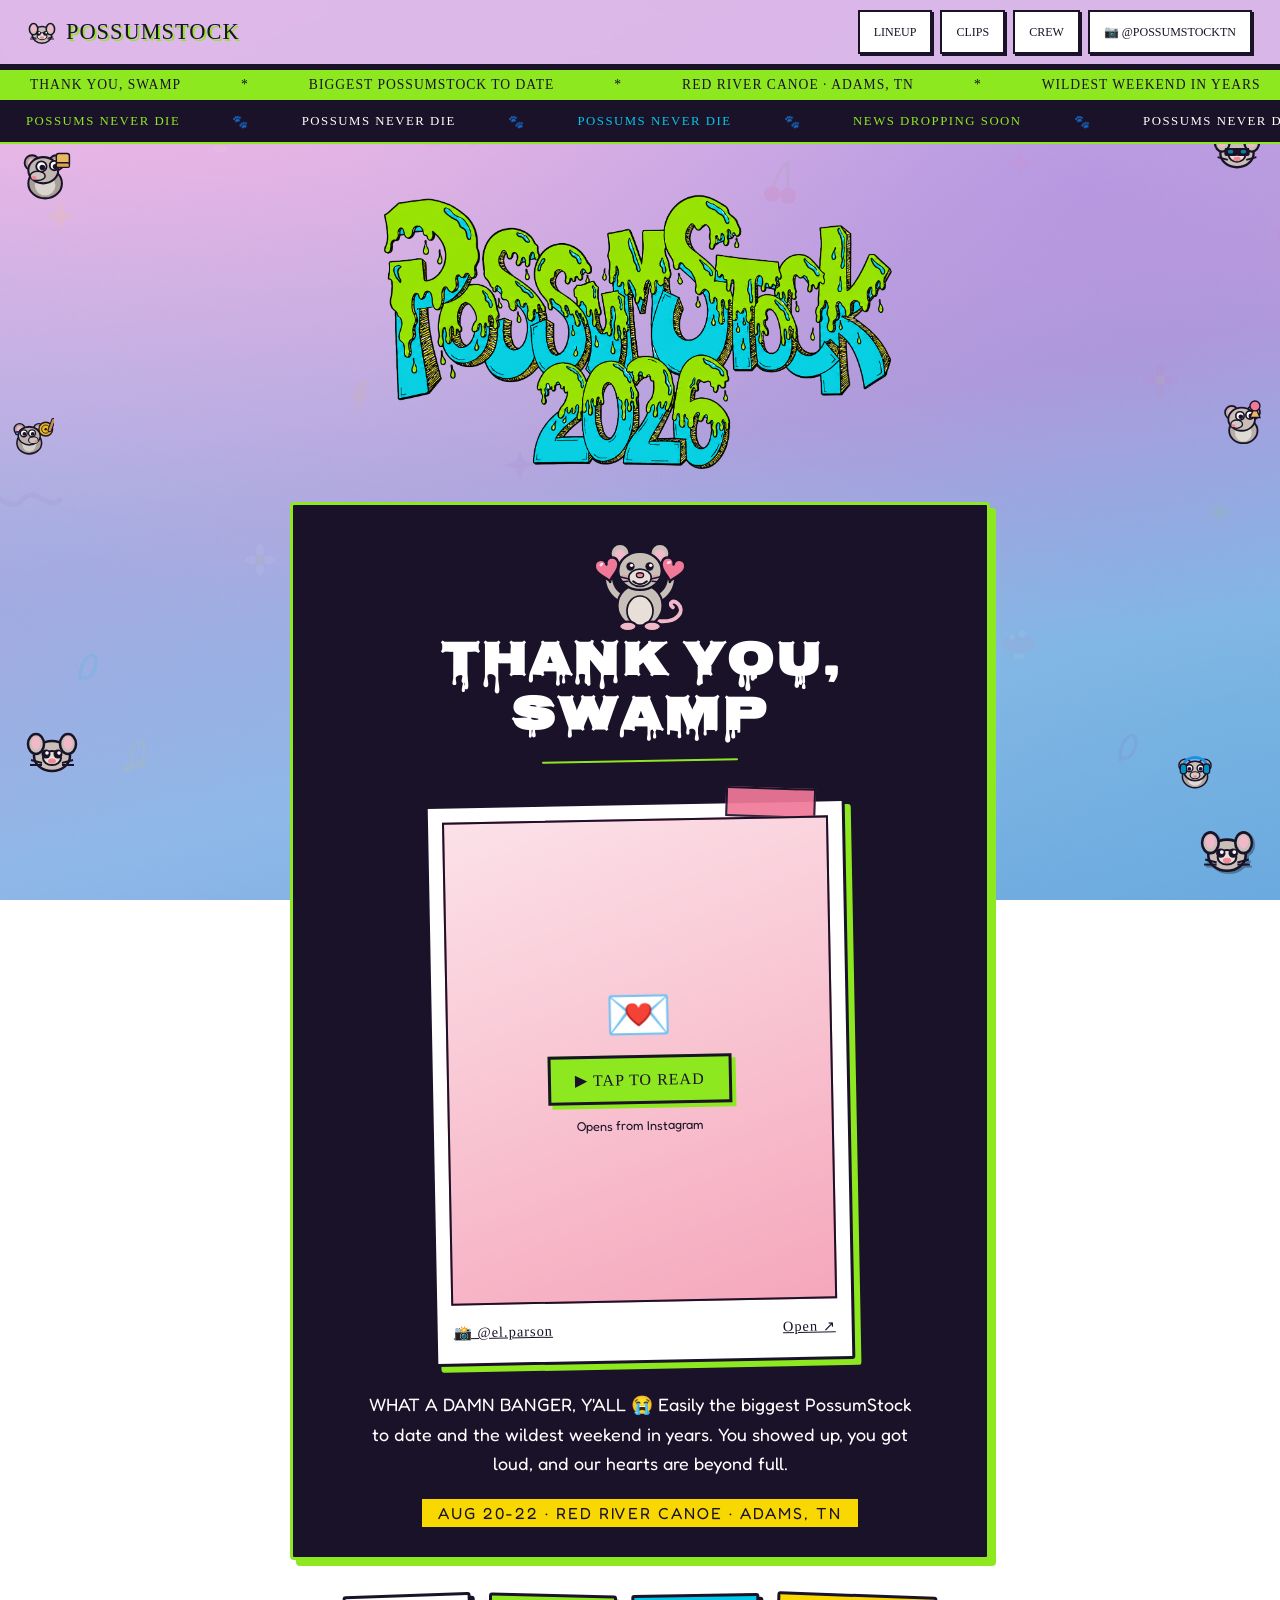
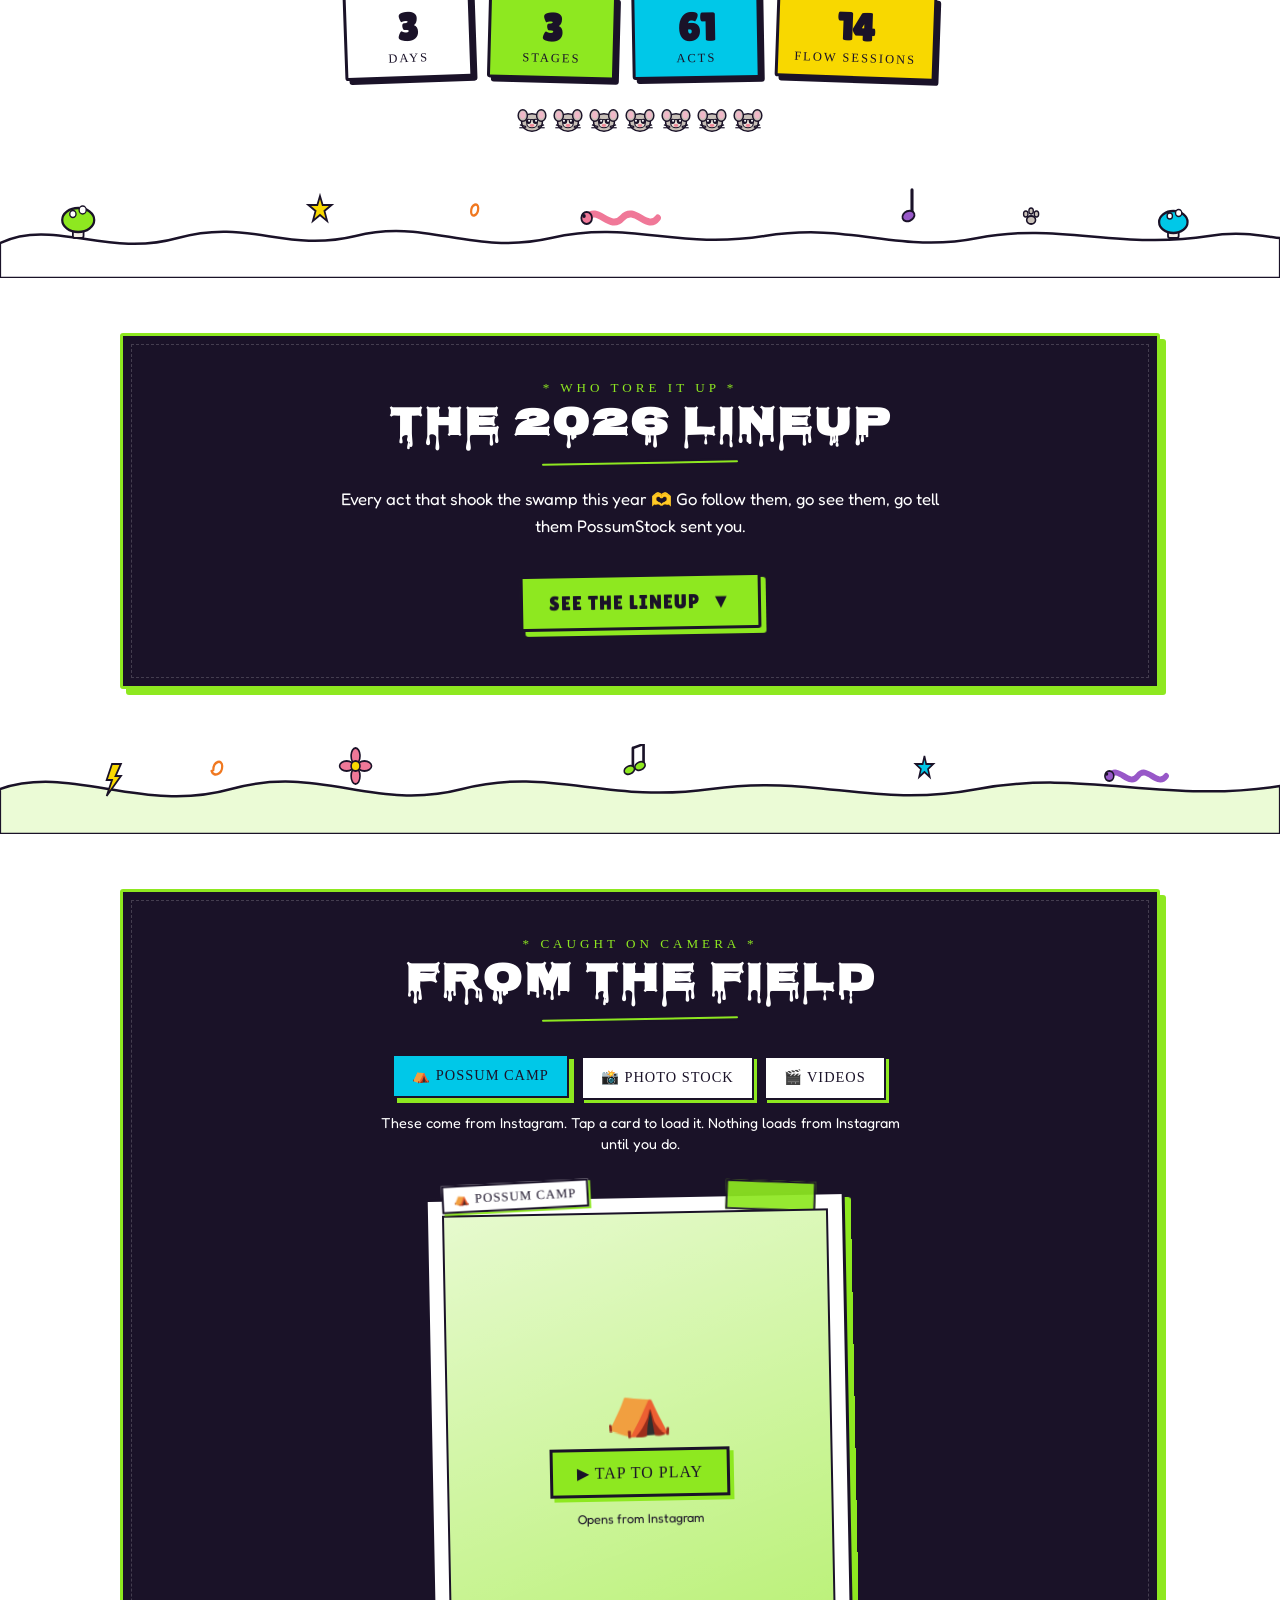
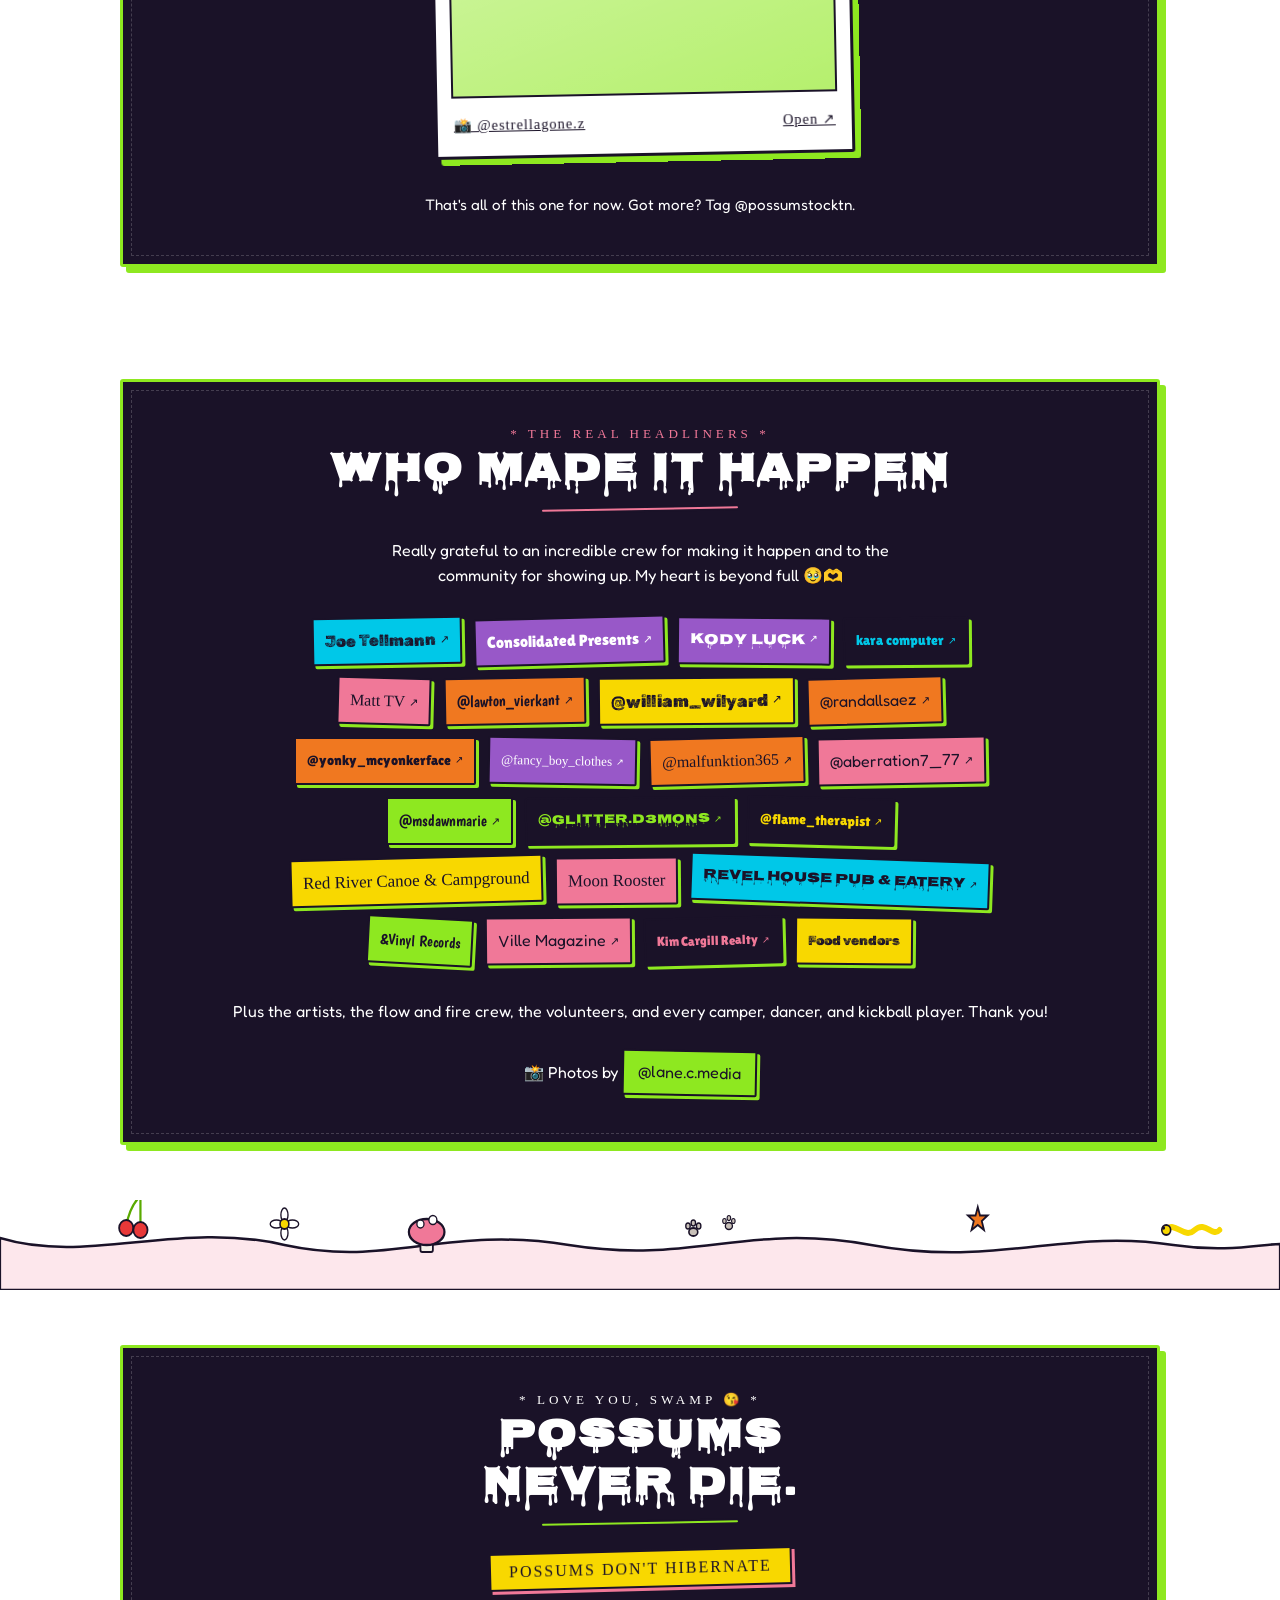
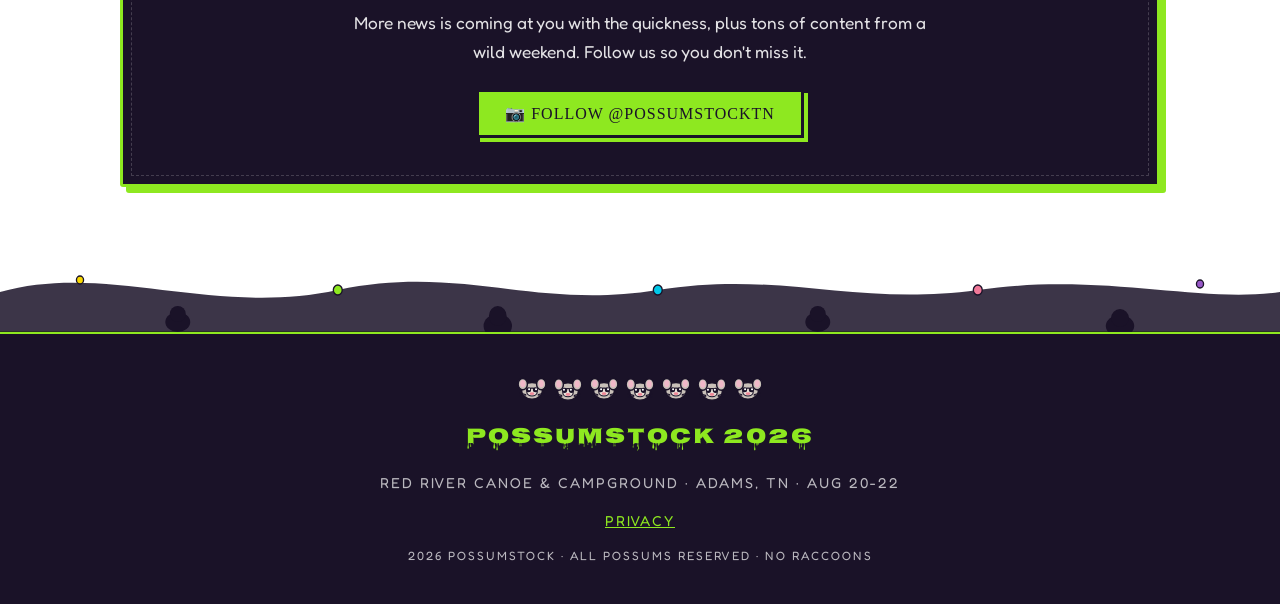
==== commit 690e9ebc: "Dark ink card look site-wide, confirm partner links, retire SEASON AIN'T OVER Co-Authored-By: Claude" ====
--- a/index.html
+++ b/index.html
@@ -6,7 +6,7 @@
 <meta name="description" content="Thank you from PossumStock 2026. Possums never die. The season is not over.">
 <meta property="og:type" content="website">
 <meta property="og:title" content="POSSUMSTOCK 2026 · THANK YOU, SWAMP">
-<meta property="og:description" content="Possums never die. The season ain't over. News dropping soon.">
+<meta property="og:description" content="Possums never die. News dropping soon.">
 <meta property="og:image" content="https://possumstock.netlify.app/assets/possumstock-2026-logo.png">
 <meta property="og:url" content="https://possumstock.netlify.app/">
 <meta name="twitter:card" content="summary_large_image">
@@ -84,17 +84,17 @@
 .eyebrow { font-family:'Permanent Marker',cursive; font-size:0.85rem; letter-spacing:4px; color:var(--purple); display:block; margin-bottom:10px; }
 .hero-logo { display:block; width:100%; max-width:520px; height:auto; margin:0 auto 18px; animation:titleBop 5s ease-in-out infinite; }
 @keyframes titleBop { 0%,100% { transform:rotate(-1.5deg) scale(1); } 50% { transform:rotate(1.5deg) scale(1.02); } }
-.title-card { max-width:700px; margin:0 auto; background:rgba(255,255,255,0.55); border:3.5px solid var(--ink); box-shadow:6px 6px 0 var(--ink); border-radius:4px; padding:30px 34px 28px; position:relative; }
+.title-card { --sh:var(--slime); max-width:700px; margin:0 auto; background:var(--ink); color:#fff; border:3.5px solid var(--slime); box-shadow:6px 6px 0 var(--slime); border-radius:4px; padding:30px 34px 28px; position:relative; }
 h1 { font-family:'Nosifer',cursive; font-size:clamp(1.7rem,6vw,3rem); letter-spacing:2px; line-height:1.15; }
 .hand-underline { height:6px; max-width:200px; margin:10px auto 18px; background:var(--slime); border:2px solid var(--ink); border-radius:3px; transform:rotate(-1deg); }
 .lede { font-family:'Fredoka One',cursive; font-size:1.12rem; line-height:1.65; max-width:560px; margin:0 auto; }
-.dates { display:inline-block; margin-top:18px; font-family:'Fredoka One',cursive; letter-spacing:2px; background:var(--yellow); padding:4px 16px; border:2px solid var(--ink); box-shadow:3px 3px 0 var(--ink); }
+.dates { color:var(--ink); display:inline-block; margin-top:18px; font-family:'Fredoka One',cursive; letter-spacing:2px; background:var(--yellow); padding:4px 16px; border:2px solid var(--ink); box-shadow:3px 3px 0 var(--ink); }
 .possum-love { display:block; margin:-4px auto 2px; animation:possumBop 2.4s ease-in-out infinite; }
 
 /* collapsible lineup */
 .lineup-cta { text-align:center; margin:6px 0 10px; }
-.lineup-toggle { font-family:'Lilita One',cursive; font-size:1.25rem; letter-spacing:1px; min-height:56px; padding:10px 26px; background:var(--slime); color:var(--ink); border:3.5px solid var(--ink); box-shadow:5px 5px 0 var(--ink); border-radius:3px; cursor:pointer; transform:rotate(-1deg); transition:transform .15s, box-shadow .15s, background .15s; }
-.lineup-toggle:hover { background:var(--yellow); transform:translate(-2px,-2px) rotate(-1deg); box-shadow:7px 7px 0 var(--ink); }
+.lineup-toggle { font-family:'Lilita One',cursive; font-size:1.25rem; letter-spacing:1px; min-height:56px; padding:10px 26px; background:var(--slime); color:var(--ink); border:3.5px solid var(--ink); box-shadow:5px 5px 0 var(--sh,var(--ink)); border-radius:3px; cursor:pointer; transform:rotate(-1deg); transition:transform .15s, box-shadow .15s, background .15s; }
+.lineup-toggle:hover { background:var(--yellow); transform:translate(-2px,-2px) rotate(-1deg); box-shadow:7px 7px 0 var(--sh,var(--ink)); }
 .lineup-toggle .arrow { display:inline-block; margin-left:6px; animation:arrowBounce 1.2s ease-in-out infinite; }
 .lineup-toggle[aria-expanded="true"] .arrow { animation:none; }
 @keyframes arrowBounce { 0%,100% { transform:translateY(-2px); } 50% { transform:translateY(5px); } }
@@ -113,15 +113,17 @@
 .gang span { display:inline-block; animation:possumBop 2s ease-in-out infinite; animation-delay:calc(var(--i) * .18s); }
 .gang img { display:block; width:30px; height:auto; }
 .gang span:nth-child(even) img { transform:scaleX(-1); }
-.card .gang { margin-top:34px; padding-top:18px; border-top:2px dashed rgba(26,18,40,0.12); }
+.card .gang { margin-top:34px; padding-top:18px; border-top:2px dashed rgba(255,255,255,0.18); }
 @keyframes possumBop { 0%,100% { transform:translateY(0) rotate(-4deg); } 50% { transform:translateY(-7px) rotate(4deg); } }
 
 /* wavy dividers */
 .sec-divider { position:relative; z-index:3; display:block; width:100%; height:90px; margin:-1px 0; }
 
 /* section cards */
-.card { max-width:1040px; margin:0 auto; background:rgba(255,255,255,0.58); border:3px solid var(--ink); box-shadow:6px 6px 0 var(--ink); border-radius:3px; padding:44px 40px 46px; position:relative; backdrop-filter:blur(4px); }
-.card::before, .day::before { content:''; position:absolute; inset:8px; border:1.5px dashed rgba(26,18,40,0.2); pointer-events:none; }
+.card { --sh:var(--slime); max-width:1040px; margin:0 auto; background:var(--ink); color:#fff; border:3px solid var(--slime); box-shadow:6px 6px 0 var(--slime); border-radius:3px; padding:44px 40px 46px; position:relative; }
+.card::before { content:''; position:absolute; inset:8px; border:1.5px dashed rgba(255,255,255,0.18); pointer-events:none; }
+.day::before { content:''; position:absolute; inset:8px; border:1.5px dashed rgba(26,18,40,0.2); pointer-events:none; }
+.stage, .day, .clip-card { color:var(--ink); }
 .sec-head { text-align:center; margin-bottom:34px; position:relative; }
 .tag { font-family:'Permanent Marker',cursive; font-size:0.82rem; letter-spacing:4px; display:block; margin-bottom:6px; }
 h2 { font-family:'Nosifer',cursive; font-size:clamp(1.4rem,4vw,2.5rem); letter-spacing:2px; line-height:1.2; }
@@ -129,17 +131,17 @@
 
 /* stage thanks */
 .stages { display:grid; grid-template-columns:repeat(3,minmax(0,1fr)); gap:26px; position:relative; }
-.stage { background:#fff; border:3px solid var(--ink); box-shadow:5px 5px 0 var(--ink); border-radius:3px; padding:26px 18px 20px; position:relative; }
+.stage { background:#fff; border:3px solid var(--ink); box-shadow:5px 5px 0 var(--sh,var(--ink)); border-radius:3px; padding:26px 18px 20px; position:relative; }
 .stage:nth-child(1) { transform:rotate(-0.7deg); }
 .stage:nth-child(2) { transform:translateY(8px) rotate(0.6deg); }
 .stage:nth-child(3) { transform:rotate(-0.4deg); }
-.stage-name { font-family:'Permanent Marker',cursive; font-size:1rem; letter-spacing:1px; display:block; width:max-content; max-width:calc(100% - 8px); margin:-40px auto 12px; padding:6px 12px; border:2.5px solid var(--ink); box-shadow:3px 3px 0 var(--ink); border-radius:2px; text-align:center; }
+.stage-name { font-family:'Permanent Marker',cursive; font-size:1rem; letter-spacing:1px; display:block; width:max-content; max-width:calc(100% - 8px); margin:-40px auto 12px; padding:6px 12px; border:2.5px solid var(--ink); box-shadow:3px 3px 0 var(--sh,var(--ink)); border-radius:2px; text-align:center; }
 .sun { background:var(--yellow); } .eclipse { background:var(--cyan); } .moon { background:var(--purple); color:#fff; }
 .stage p { font-family:'Fredoka One',cursive; font-size:0.98rem; line-height:1.6; }
 
 /* lineup wall */
 .days { display:grid; grid-template-columns:repeat(3,minmax(0,1fr)); gap:24px; align-items:start; position:relative; }
-.day { position:relative; background:#fff; border:3px solid var(--ink); box-shadow:5px 5px 0 var(--ink); border-radius:3px; padding:22px 16px 20px; }
+.day { position:relative; background:#fff; border:3px solid var(--ink); box-shadow:5px 5px 0 var(--sh,var(--ink)); border-radius:3px; padding:22px 16px 20px; }
 .day:nth-child(1) { transform:rotate(-0.7deg); } .day:nth-child(2) { transform:translateY(10px) rotate(0.6deg); } .day:nth-child(3) { transform:rotate(-0.35deg); }
 .day-head { text-align:center; margin-bottom:12px; position:relative; }
 .day-date { display:block; font-family:'Permanent Marker',cursive; font-size:0.72rem; letter-spacing:2px; margin-bottom:6px; }
@@ -147,15 +149,15 @@
 .day:nth-child(1) .day-title { color:var(--slime-dark); } .day:nth-child(2) .day-title { color:var(--cyan-dark); } .day:nth-child(3) .day-title { color:var(--pink-dark); }
 .day-stage { position:relative; margin-top:14px; padding-top:12px; border-top:2px dashed var(--ink); }
 .day-stage:first-of-type { border-top:0; padding-top:0; }
-.day-stage h4 { display:table; margin:0 auto 10px; font-family:'Permanent Marker',cursive; font-weight:normal; font-size:0.78rem; letter-spacing:1.5px; padding:3px 10px; border:2px solid var(--ink); box-shadow:2px 2px 0 var(--ink); }
+.day-stage h4 { display:table; margin:0 auto 10px; font-family:'Permanent Marker',cursive; font-weight:normal; font-size:0.78rem; letter-spacing:1.5px; padding:3px 10px; border:2px solid var(--ink); box-shadow:2px 2px 0 var(--sh,var(--ink)); }
 .acts { list-style:none; display:flex; flex-wrap:wrap; justify-content:center; gap:8px; }
-.act { display:inline-flex; align-items:center; max-width:100%; min-height:34px; padding:6px 11px; background:#fff; border:2.5px solid var(--ink); box-shadow:3px 3px 0 var(--ink); border-radius:2px; font-family:'Fredoka One',cursive; font-size:0.95rem; line-height:1.1; text-align:center; overflow-wrap:anywhere; transition:transform .15s, background .15s, box-shadow .15s; }
-.act:hover { background:var(--yellow) !important; color:var(--ink) !important; transform:translate(-2px,-2px) rotate(-2deg) !important; box-shadow:5px 5px 0 var(--ink); }
+.act { color:var(--ink); display:inline-flex; align-items:center; max-width:100%; min-height:34px; padding:6px 11px; background:#fff; border:2.5px solid var(--ink); box-shadow:3px 3px 0 var(--sh,var(--ink)); border-radius:2px; font-family:'Fredoka One',cursive; font-size:0.95rem; line-height:1.1; text-align:center; overflow-wrap:anywhere; transition:transform .15s, background .15s, box-shadow .15s; }
+.act:hover { background:var(--yellow) !important; color:var(--ink) !important; transform:translate(-2px,-2px) rotate(-2deg) !important; box-shadow:5px 5px 0 var(--sh,var(--ink)); }
 .acts.flow .act { font-family:'Fredoka One',cursive !important; font-size:0.82rem !important; background:var(--ink) !important; color:var(--cyan) !important; }
 
 /* thanks chips */
 .chips { display:flex; flex-wrap:wrap; justify-content:center; gap:10px; position:relative; }
-.chip { max-width:100%; overflow-wrap:anywhere; font-family:'Fredoka One',cursive; font-size:1rem; padding:8px 14px; min-height:44px; display:inline-flex; align-items:center; border:2.5px solid var(--ink); box-shadow:3px 3px 0 var(--ink); border-radius:2px; transition:transform .15s, background .15s; cursor:default; }
+.chip { color:var(--ink); max-width:100%; overflow-wrap:anywhere; font-family:'Fredoka One',cursive; font-size:1rem; padding:8px 14px; min-height:44px; display:inline-flex; align-items:center; border:2.5px solid var(--ink); box-shadow:3px 3px 0 var(--sh,var(--ink)); border-radius:2px; transition:transform .15s, background .15s; cursor:default; }
 .chip:hover { background:var(--yellow) !important; color:var(--ink) !important; transform:translate(-2px,-2px) rotate(-2deg); }
 .c1 { background:#fff; transform:rotate(-1.5deg); } .c2 { background:var(--slime); transform:rotate(1deg); }
 .c3 { background:var(--pink); transform:rotate(-0.5deg); } .c4 { background:var(--ink); color:var(--slime); transform:rotate(1.5deg); }
@@ -166,53 +168,51 @@
 /* clips: taped photo cards */
 [hidden] { display:none !important; }
 .clip-cats { display:flex; flex-wrap:wrap; justify-content:center; gap:10px; margin-bottom:12px; position:relative; }
-.clip-cat { font-family:'Permanent Marker',cursive; font-size:0.9rem; letter-spacing:1px; padding:10px 18px; min-height:44px; background:#fff; color:var(--ink); border:2.5px solid var(--ink); box-shadow:3px 3px 0 var(--ink); cursor:pointer; transition:all .12s; }
-.clip-cat:hover, .clip-cat[aria-pressed="true"] { background:var(--cyan); transform:translate(-2px,-2px); box-shadow:5px 5px 0 var(--ink); }
+.clip-cat { font-family:'Permanent Marker',cursive; font-size:0.9rem; letter-spacing:1px; padding:10px 18px; min-height:44px; background:#fff; color:var(--ink); border:2.5px solid var(--ink); box-shadow:3px 3px 0 var(--sh,var(--ink)); cursor:pointer; transition:all .12s; }
+.clip-cat:hover, .clip-cat[aria-pressed="true"] { background:var(--cyan); transform:translate(-2px,-2px); box-shadow:5px 5px 0 var(--sh,var(--ink)); }
 .clip-hint { position:relative; text-align:center; font-family:'Fredoka One',cursive; font-size:0.9rem; line-height:1.5; margin:0 auto 40px; max-width:520px; }
 .clip-grid { position:relative; display:grid; grid-template-columns:repeat(auto-fit,minmax(min(340px,100%),1fr)); gap:44px 30px; align-items:start; }
 .clip-grid.single { grid-template-columns:minmax(0,420px); justify-content:center; }
-.clip-card { --tilt:0deg; margin:0; position:relative; background:#fff; border:3px solid var(--ink); box-shadow:6px 6px 0 var(--ink); border-radius:3px; padding:14px 14px 0; transform:rotate(var(--tilt)); transition:opacity .45s ease, transform .55s cubic-bezier(.2,1.4,.4,1), box-shadow .2s; text-align:left; }
+.clip-card { --tilt:0deg; margin:0; position:relative; background:#fff; border:3px solid var(--ink); box-shadow:6px 6px 0 var(--sh,var(--ink)); border-radius:3px; padding:14px 14px 0; transform:rotate(var(--tilt)); transition:opacity .45s ease, transform .55s cubic-bezier(.2,1.4,.4,1), box-shadow .2s; text-align:left; }
 .clip-card:nth-child(3n+1) { --tilt:-1.1deg; } .clip-card:nth-child(3n+2) { --tilt:0.9deg; } .clip-card:nth-child(3n) { --tilt:-0.4deg; }
 .clip-card[data-cat="camp"] { --stage-bg:var(--slime); } .clip-card[data-cat="photo"] { --stage-bg:var(--yellow); }
 .clip-card[data-cat="video"] { --stage-bg:var(--cyan); } .clip-card[data-cat="org"] { --stage-bg:var(--pink); }
 .clip-card::before { content:''; position:absolute; top:-15px; right:26px; width:86px; height:26px; background:var(--stage-bg); border:2px solid var(--ink); opacity:0.92; transform:rotate(3deg); }
 .clip-card.reveal { opacity:0; transform:translateY(30px) scale(0.92) rotate(calc(var(--tilt) * 2.5)); }
 .clip-card.reveal.in { opacity:1; transform:rotate(var(--tilt)); }
-.clip-card.in:hover, .clip-card.reveal.in:hover { transform:rotate(0deg) translate(-2px,-3px); box-shadow:9px 9px 0 var(--ink); }
-.clip-label { position:absolute; top:-18px; left:14px; z-index:1; font-family:'Permanent Marker',cursive; font-size:0.8rem; letter-spacing:1px; color:var(--ink); background:#fff; border:2.5px solid var(--ink); box-shadow:2px 2px 0 var(--ink); padding:4px 10px; transform:rotate(-2deg); }
+.clip-card.in:hover, .clip-card.reveal.in:hover { transform:rotate(0deg) translate(-2px,-3px); box-shadow:9px 9px 0 var(--sh,var(--ink)); }
+.clip-label { position:absolute; top:-18px; left:14px; z-index:1; font-family:'Permanent Marker',cursive; font-size:0.8rem; letter-spacing:1px; color:var(--ink); background:#fff; border:2.5px solid var(--ink); box-shadow:2px 2px 0 var(--sh,var(--ink)); padding:4px 10px; transform:rotate(-2deg); }
 .clip-media { position:relative; aspect-ratio:4/5; border:2.5px solid var(--ink); background:linear-gradient(160deg,rgba(255,255,255,0.78),rgba(255,255,255,0.35)),var(--stage-bg); display:flex; flex-direction:column; align-items:center; justify-content:center; gap:14px; overflow:hidden; text-align:center; padding:0 14px; }
 .clip-media.loaded { aspect-ratio:auto; height:660px; background:#fff; padding:0; }
 .clip-media iframe { width:100%; height:100%; border:0; display:block; }
 .clip-emoji { font-size:3.4rem; line-height:1; }
-.clip-load { font-family:'Permanent Marker',cursive; font-size:1rem; letter-spacing:1px; color:var(--ink); background:var(--slime); border:3px solid var(--ink); box-shadow:4px 4px 0 var(--ink); padding:12px 24px; min-height:48px; cursor:pointer; transition:all .12s; }
-.clip-load:hover { transform:translate(-3px,-3px); box-shadow:7px 7px 0 var(--ink); }
+.clip-load { font-family:'Permanent Marker',cursive; font-size:1rem; letter-spacing:1px; color:var(--ink); background:var(--slime); border:3px solid var(--ink); box-shadow:4px 4px 0 var(--sh,var(--ink)); padding:12px 24px; min-height:48px; cursor:pointer; transition:all .12s; }
+.clip-load:hover { transform:translate(-3px,-3px); box-shadow:7px 7px 0 var(--sh,var(--ink)); }
 .clip-note { font-family:'Fredoka One',cursive; font-size:0.8rem; }
 .clip-cap { display:flex; align-items:center; justify-content:space-between; gap:10px; flex-wrap:wrap; padding:6px 2px 8px; font-family:'Permanent Marker',cursive; font-size:0.9rem; letter-spacing:1px; }
 .clip-cap a { color:var(--ink); min-height:44px; display:inline-flex; align-items:center; }
 .clip-more { position:relative; text-align:center; margin-top:38px; }
-.clip-morebtn { font-family:'Permanent Marker',cursive; font-size:1rem; letter-spacing:1px; color:var(--ink); background:var(--yellow); border:3px solid var(--ink); box-shadow:4px 4px 0 var(--ink); padding:12px 28px; min-height:48px; cursor:pointer; transition:all .12s; }
-.clip-morebtn:hover { transform:translate(-3px,-3px); box-shadow:7px 7px 0 var(--ink); }
+.clip-morebtn { font-family:'Permanent Marker',cursive; font-size:1rem; letter-spacing:1px; color:var(--ink); background:var(--yellow); border:3px solid var(--ink); box-shadow:4px 4px 0 var(--sh,var(--ink)); padding:12px 28px; min-height:48px; cursor:pointer; transition:all .12s; }
+.clip-morebtn:hover { transform:translate(-3px,-3px); box-shadow:7px 7px 0 var(--sh,var(--ink)); }
 .clip-empty { font-family:'Fredoka One',cursive; font-size:0.95rem; line-height:1.6; }
 .organizer .clip-card { max-width:420px; margin:38px auto 28px; }
 
 /* lineup: day jump + linked acts */
 .day { scroll-margin-top:90px; }
-.day-jump { position:relative; display:flex; flex-wrap:wrap; justify-content:center; gap:10px; margin:-10px 0 30px; }
-.day-pill { font-family:'Permanent Marker',cursive; font-size:0.85rem; letter-spacing:1px; text-decoration:none; color:var(--ink); background:#fff; border:2.5px solid var(--ink); box-shadow:3px 3px 0 var(--ink); padding:8px 16px; min-height:44px; display:inline-flex; align-items:center; transition:all .12s; }
-.day-pill:hover { background:var(--yellow); transform:translate(-2px,-2px); box-shadow:5px 5px 0 var(--ink); }
+.day-jump { position:relative; top:auto; z-index:auto; padding:0; background:none; backdrop-filter:none; border-bottom:0; box-shadow:none; display:flex; flex-wrap:wrap; justify-content:center; gap:10px; margin:-10px 0 30px; }
+.day-pill { font-family:'Permanent Marker',cursive; font-size:0.85rem; letter-spacing:1px; text-decoration:none; color:var(--ink); background:#fff; border:2.5px solid var(--ink); box-shadow:3px 3px 0 var(--sh,var(--ink)); padding:8px 16px; min-height:44px; display:inline-flex; align-items:center; transition:all .12s; }
+.day-pill:hover { background:var(--yellow); transform:translate(-2px,-2px); box-shadow:5px 5px 0 var(--sh,var(--ink)); }
 .act.has-link { padding:0; }
 .act.has-link a { display:inline-flex; align-items:center; justify-content:center; width:100%; min-height:44px; padding:6px 11px; color:inherit; text-decoration:none; }
 .act.has-link a::after { content:' ↗'; font-size:0.7em; margin-left:4px; }
 
 /* closing card */
-.return { background:var(--ink); border-color:var(--slime); box-shadow:6px 6px 0 var(--slime); text-align:center; }
-.return::before { border-color:rgba(255,255,255,0.18); }
-.return .tag { color:var(--slime); } .return h2 { color:#fff; }
+.return { text-align:center; }
 .return p { font-family:'Fredoka One',cursive; font-size:1.08rem; line-height:1.7; color:rgba(255,255,255,0.88); max-width:600px; margin:0 auto 14px; position:relative; }
 .status { display:inline-block; margin:6px 0 20px; padding:8px 18px; background:var(--yellow); color:var(--ink); border:2.5px solid var(--ink); box-shadow:3px 3px 0 var(--pink); font-family:'Permanent Marker',cursive; letter-spacing:2px; transform:rotate(-1.5deg); }
 .btns { display:flex; flex-wrap:wrap; gap:14px; justify-content:center; margin-top:22px; position:relative; }
-.btn { font-family:'Permanent Marker',cursive; font-size:1rem; letter-spacing:1px; text-decoration:none; color:var(--ink); background:var(--slime); border:3px solid var(--ink); box-shadow:4px 4px 0 var(--ink); padding:12px 26px; min-height:48px; display:inline-flex; align-items:center; transition:all .12s; }
-.btn:hover { transform:translate(-3px,-3px); box-shadow:7px 7px 0 var(--ink); }
+.btn { font-family:'Permanent Marker',cursive; font-size:1rem; letter-spacing:1px; text-decoration:none; color:var(--ink); background:var(--slime); border:3px solid var(--ink); box-shadow:4px 4px 0 var(--sh,var(--ink)); padding:12px 26px; min-height:48px; display:inline-flex; align-items:center; transition:all .12s; }
+.btn:hover { transform:translate(-3px,-3px); box-shadow:7px 7px 0 var(--sh,var(--ink)); }
 
 footer { position:relative; z-index:2; text-align:center; padding:40px 20px 36px; background:var(--ink); border-top:3px solid var(--slime); }
 .footer-logo { font-family:'Nosifer',cursive; font-size:1.4rem; color:var(--slime); letter-spacing:2px; margin-bottom:10px; }
@@ -241,8 +241,8 @@
 }
 @media (max-width:480px) {
   nav { padding:8px 12px; } .nav-logo { font-size:1rem; gap:6px; } .nav-ig-text { display:none; }
-  .title-card { padding:22px 16px 22px; box-shadow:3px 3px 0 var(--ink); }
-  .card { padding:28px 16px 30px; box-shadow:4px 4px 0 var(--ink); }
+  .title-card { padding:22px 16px 22px; box-shadow:3px 3px 0 var(--slime); }
+  .card { padding:28px 16px 30px; box-shadow:4px 4px 0 var(--slime); }
   .stat { min-width:calc(50% - 8px); }
   .btn { width:100%; justify-content:center; }
   .possum-float { bottom:14px; right:14px; } .possum-float img { width:42px; }
@@ -278,8 +278,8 @@
 
 <div class="ticker" aria-hidden="true">
   <div class="ticker-inner">
-    <span>THANK YOU, SWAMP</span><span>*</span><span>BIGGEST POSSUMSTOCK TO DATE</span><span>*</span><span>RED RIVER CANOE · ADAMS, TN</span><span>*</span><span>WILDEST WEEKEND IN YEARS</span><span>*</span><span>THE SEASON AIN'T OVER</span><span>*</span>
-    <span>THANK YOU, SWAMP</span><span>*</span><span>BIGGEST POSSUMSTOCK TO DATE</span><span>*</span><span>RED RIVER CANOE · ADAMS, TN</span><span>*</span><span>WILDEST WEEKEND IN YEARS</span><span>*</span><span>THE SEASON AIN'T OVER</span><span>*</span>
+    <span>THANK YOU, SWAMP</span><span>*</span><span>BIGGEST POSSUMSTOCK TO DATE</span><span>*</span><span>RED RIVER CANOE · ADAMS, TN</span><span>*</span><span>WILDEST WEEKEND IN YEARS</span><span>*</span><span>POSSUMS DON'T HIBERNATE</span><span>*</span>
+    <span>THANK YOU, SWAMP</span><span>*</span><span>BIGGEST POSSUMSTOCK TO DATE</span><span>*</span><span>RED RIVER CANOE · ADAMS, TN</span><span>*</span><span>WILDEST WEEKEND IN YEARS</span><span>*</span><span>POSSUMS DON'T HIBERNATE</span><span>*</span>
   </div>
 </div>
 <div class="ann-bar" aria-hidden="true">
@@ -311,7 +311,7 @@
   <section id="lineup" aria-labelledby="lineup-h">
     <div class="card">
       <div class="sec-head">
-        <span class="tag" style="color:var(--slime-dark);">* WHO TORE IT UP *</span>
+        <span class="tag" style="color:var(--slime);">* WHO TORE IT UP *</span>
         <h2 id="lineup-h">THE 2026 LINEUP</h2>
         <div class="hand-underline"></div>
       </div>
@@ -332,7 +332,7 @@
   <section id="clips" aria-labelledby="clips-h">
     <div class="card">
       <div class="sec-head">
-        <span class="tag" style="color:var(--slime-dark);">* CAUGHT ON CAMERA *</span>
+        <span class="tag" style="color:var(--slime);">* CAUGHT ON CAMERA *</span>
         <h2 id="clips-h">FROM THE FIELD</h2>
         <div class="hand-underline"></div>
       </div>
@@ -353,7 +353,7 @@
   <section id="crew" aria-labelledby="who-h">
     <div class="card">
       <div class="sec-head">
-        <span class="tag" style="color:var(--pink-dark);">* THE REAL HEADLINERS *</span>
+        <span class="tag" style="color:var(--pink);">* THE REAL HEADLINERS *</span>
         <h2 id="who-h">WHO MADE IT HAPPEN</h2>
         <div class="hand-underline" style="background:var(--pink);"></div>
       </div>
@@ -484,8 +484,8 @@
   { name:'Moon Rooster' },
   { name:'Revel House Pub & Eatery', link:'https://www.facebook.com/RevelHouseClarksville' },
   { name:'&Vinyl Records' },
-  { name:'Ville Magazine', link:'https://www.facebook.com/profile.php?id=100075474940445' },
-  { name:'Kim Cargill Realty', link:'https://www.instagram.com/kimcargillrealtor/' },
+  { name:'Ville Magazine', link:'villerockandroll' },
+  { name:'Kim Cargill Realty', link:'https://www.realtor.com/realestateagents/56d5299eb5cc660100bbe624' },
   { name:'Food vendors' }
 ];
 
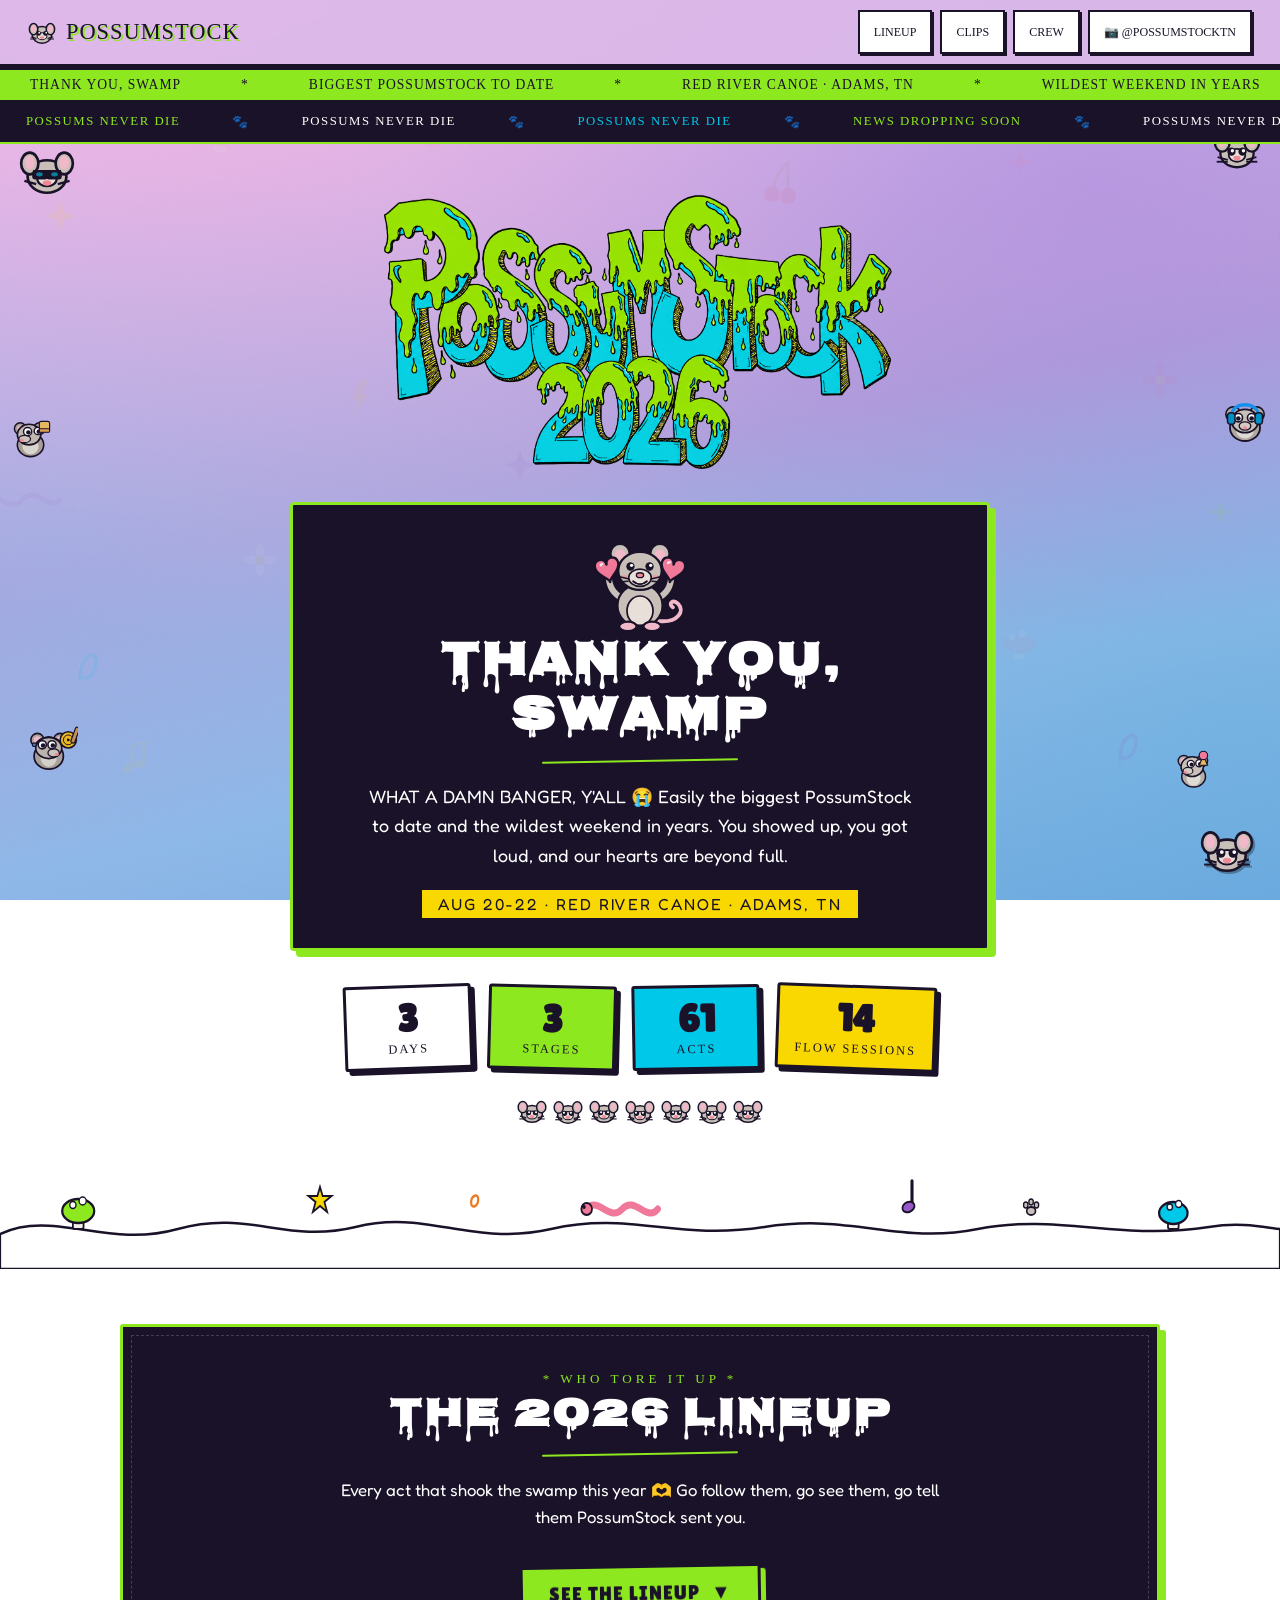
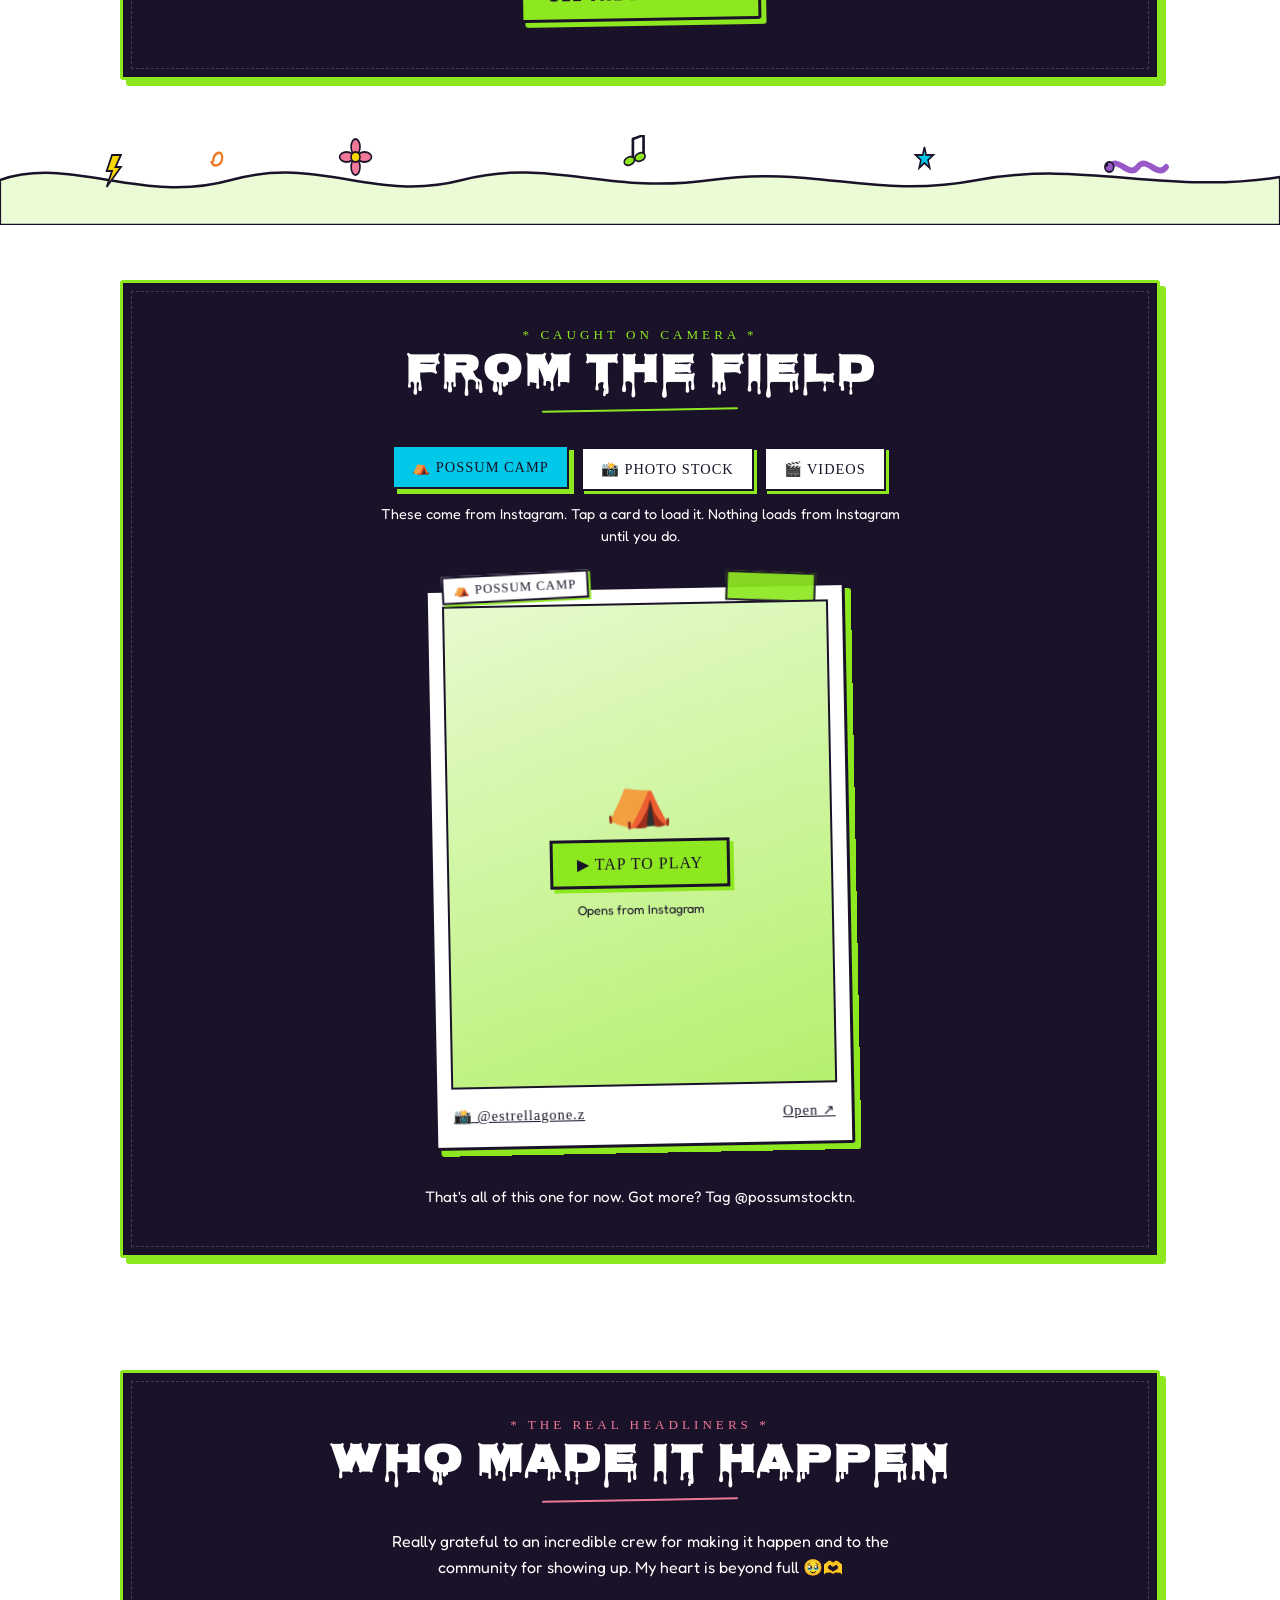
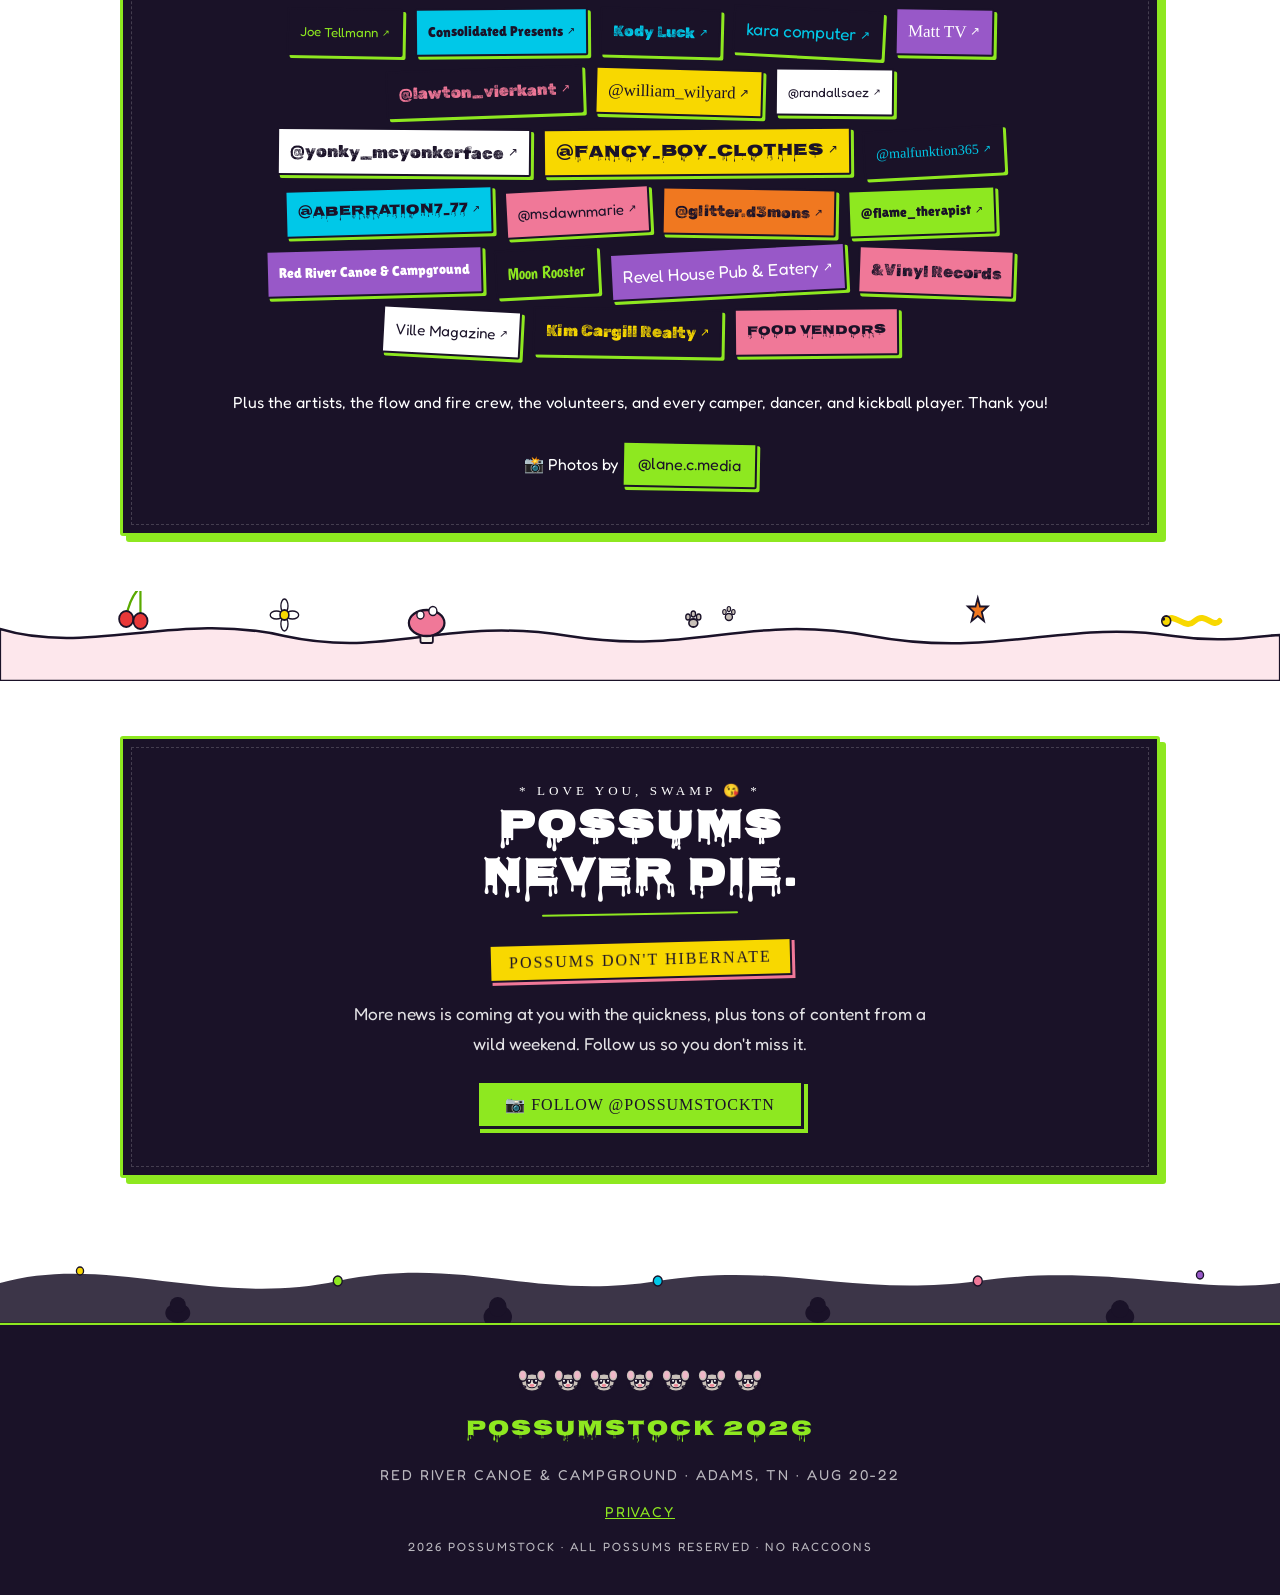
==== commit 98d6723a: "Remove organizer Instagram embed, tighten mobile date sticker Co-Authored-By: Claude Sonnet 5.5 <nor" ====
--- a/index.html
+++ b/index.html
@@ -176,7 +176,7 @@
 .clip-card { --tilt:0deg; margin:0; position:relative; background:#fff; border:3px solid var(--ink); box-shadow:6px 6px 0 var(--sh,var(--ink)); border-radius:3px; padding:14px 14px 0; transform:rotate(var(--tilt)); transition:opacity .45s ease, transform .55s cubic-bezier(.2,1.4,.4,1), box-shadow .2s; text-align:left; }
 .clip-card:nth-child(3n+1) { --tilt:-1.1deg; } .clip-card:nth-child(3n+2) { --tilt:0.9deg; } .clip-card:nth-child(3n) { --tilt:-0.4deg; }
 .clip-card[data-cat="camp"] { --stage-bg:var(--slime); } .clip-card[data-cat="photo"] { --stage-bg:var(--yellow); }
-.clip-card[data-cat="video"] { --stage-bg:var(--cyan); } .clip-card[data-cat="org"] { --stage-bg:var(--pink); }
+.clip-card[data-cat="video"] { --stage-bg:var(--cyan); }
 .clip-card::before { content:''; position:absolute; top:-15px; right:26px; width:86px; height:26px; background:var(--stage-bg); border:2px solid var(--ink); opacity:0.92; transform:rotate(3deg); }
 .clip-card.reveal { opacity:0; transform:translateY(30px) scale(0.92) rotate(calc(var(--tilt) * 2.5)); }
 .clip-card.reveal.in { opacity:1; transform:rotate(var(--tilt)); }
@@ -195,7 +195,6 @@
 .clip-morebtn { font-family:'Permanent Marker',cursive; font-size:1rem; letter-spacing:1px; color:var(--ink); background:var(--yellow); border:3px solid var(--ink); box-shadow:4px 4px 0 var(--sh,var(--ink)); padding:12px 28px; min-height:48px; cursor:pointer; transition:all .12s; }
 .clip-morebtn:hover { transform:translate(-3px,-3px); box-shadow:7px 7px 0 var(--sh,var(--ink)); }
 .clip-empty { font-family:'Fredoka One',cursive; font-size:0.95rem; line-height:1.6; }
-.organizer .clip-card { max-width:420px; margin:38px auto 28px; }
 
 /* lineup: day jump + linked acts */
 .day { scroll-margin-top:90px; }
@@ -242,6 +241,7 @@
 @media (max-width:480px) {
   nav { padding:8px 12px; } .nav-logo { font-size:1rem; gap:6px; } .nav-ig-text { display:none; }
   .title-card { padding:22px 16px 22px; box-shadow:3px 3px 0 var(--slime); }
+  .dates { font-size:0.82rem; letter-spacing:1px; line-height:1.5; padding:6px 12px; }
   .card { padding:28px 16px 30px; box-shadow:4px 4px 0 var(--slime); }
   .stat { min-width:calc(50% - 8px); }
   .btn { width:100%; justify-content:center; }
@@ -297,7 +297,6 @@
       <img class="possum-love" src="assets/custom/possum-heart-paws.svg" width="104" height="104" alt="" aria-hidden="true">
       <h1 id="t">THANK YOU, SWAMP</h1>
       <div class="hand-underline"></div>
-      <div class="organizer" id="organizerPost"></div>
       <p class="lede">WHAT A DAMN BANGER, Y'ALL 😭 Easily the biggest PossumStock to date and the wildest weekend in years. You showed up, you got loud, and our hearts are beyond full.</p>
       <span class="dates">AUG 20-22 · RED RIVER CANOE · ADAMS, TN</span>
     </div>
@@ -423,11 +422,8 @@
 const CATS = {
   camp:  { label:'⛺ POSSUM CAMP',  icon:'⛺', what:'Possum Camp' },
   photo: { label:'📸 PHOTO STOCK',  icon:'📸', what:'Photo Stock' },
-  video: { label:'🎬 VIDEOS',       icon:'🎬', what:'Videos' },
-  org:   { label:'', icon:'💌', what:'the organizer', button:'▶ TAP TO READ' }
+  video: { label:'🎬 VIDEOS',       icon:'🎬', what:'Videos' }
 };
-// The organizer's thank-you post, shown under THANK YOU, SWAMP.
-const ORGANIZER = ['p','DcjLL4BxLDQ','el.parson'];
 
 // Lineup links — edit here. Key = the act name exactly as written in LINEUP above.
 // Value = their Instagram handle (no @) or a full https:// link. Acts with no entry stay plain text.
@@ -606,7 +602,7 @@
     icon.setAttribute('aria-hidden', 'true');
     const btn = el('button', 'clip-load', meta.button || '▶ TAP TO PLAY');
     btn.type = 'button';
-    btn.setAttribute('aria-label', cat === 'org' ? "Load the organizer's post from Instagram" : 'Load ' + meta.what + ' post from Instagram');
+    btn.setAttribute('aria-label', 'Load ' + meta.what + ' post from Instagram');
     btn.addEventListener('click', () => {
       const f = el('iframe');
       f.src = url(c) + 'embed/';
@@ -633,10 +629,6 @@
     if (io) { card.classList.add('reveal'); io.observe(card); } else { card.classList.add('in'); }
     return card;
   }
-
-  // Organizer post under THANK YOU, SWAMP
-  const host = $('organizerPost');
-  if (host) host.append(makeCard(ORGANIZER, 'org'));
 
   // FROM THE FIELD: a random category, one card, SEE MORE for the rest
   const grid = $('clipGrid'), more = $('clipMore'), empty = $('clipEmpty');
